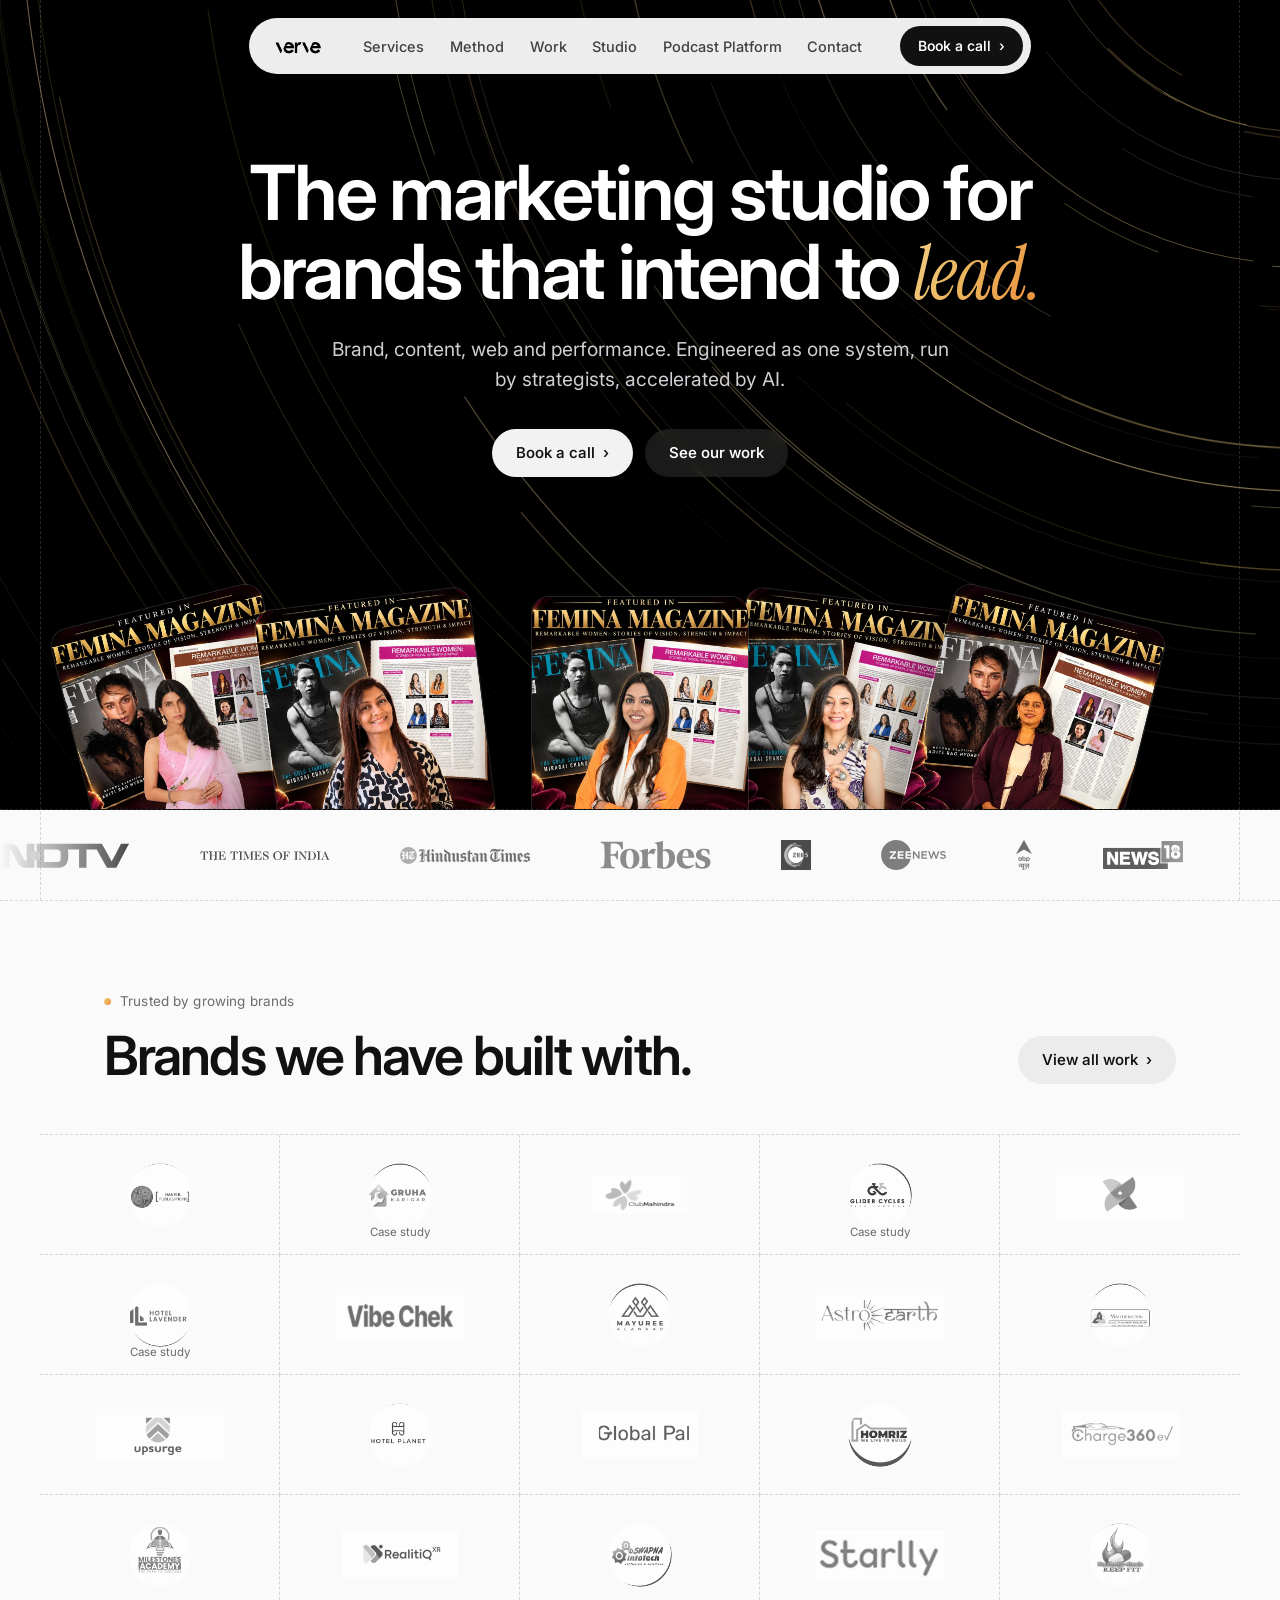
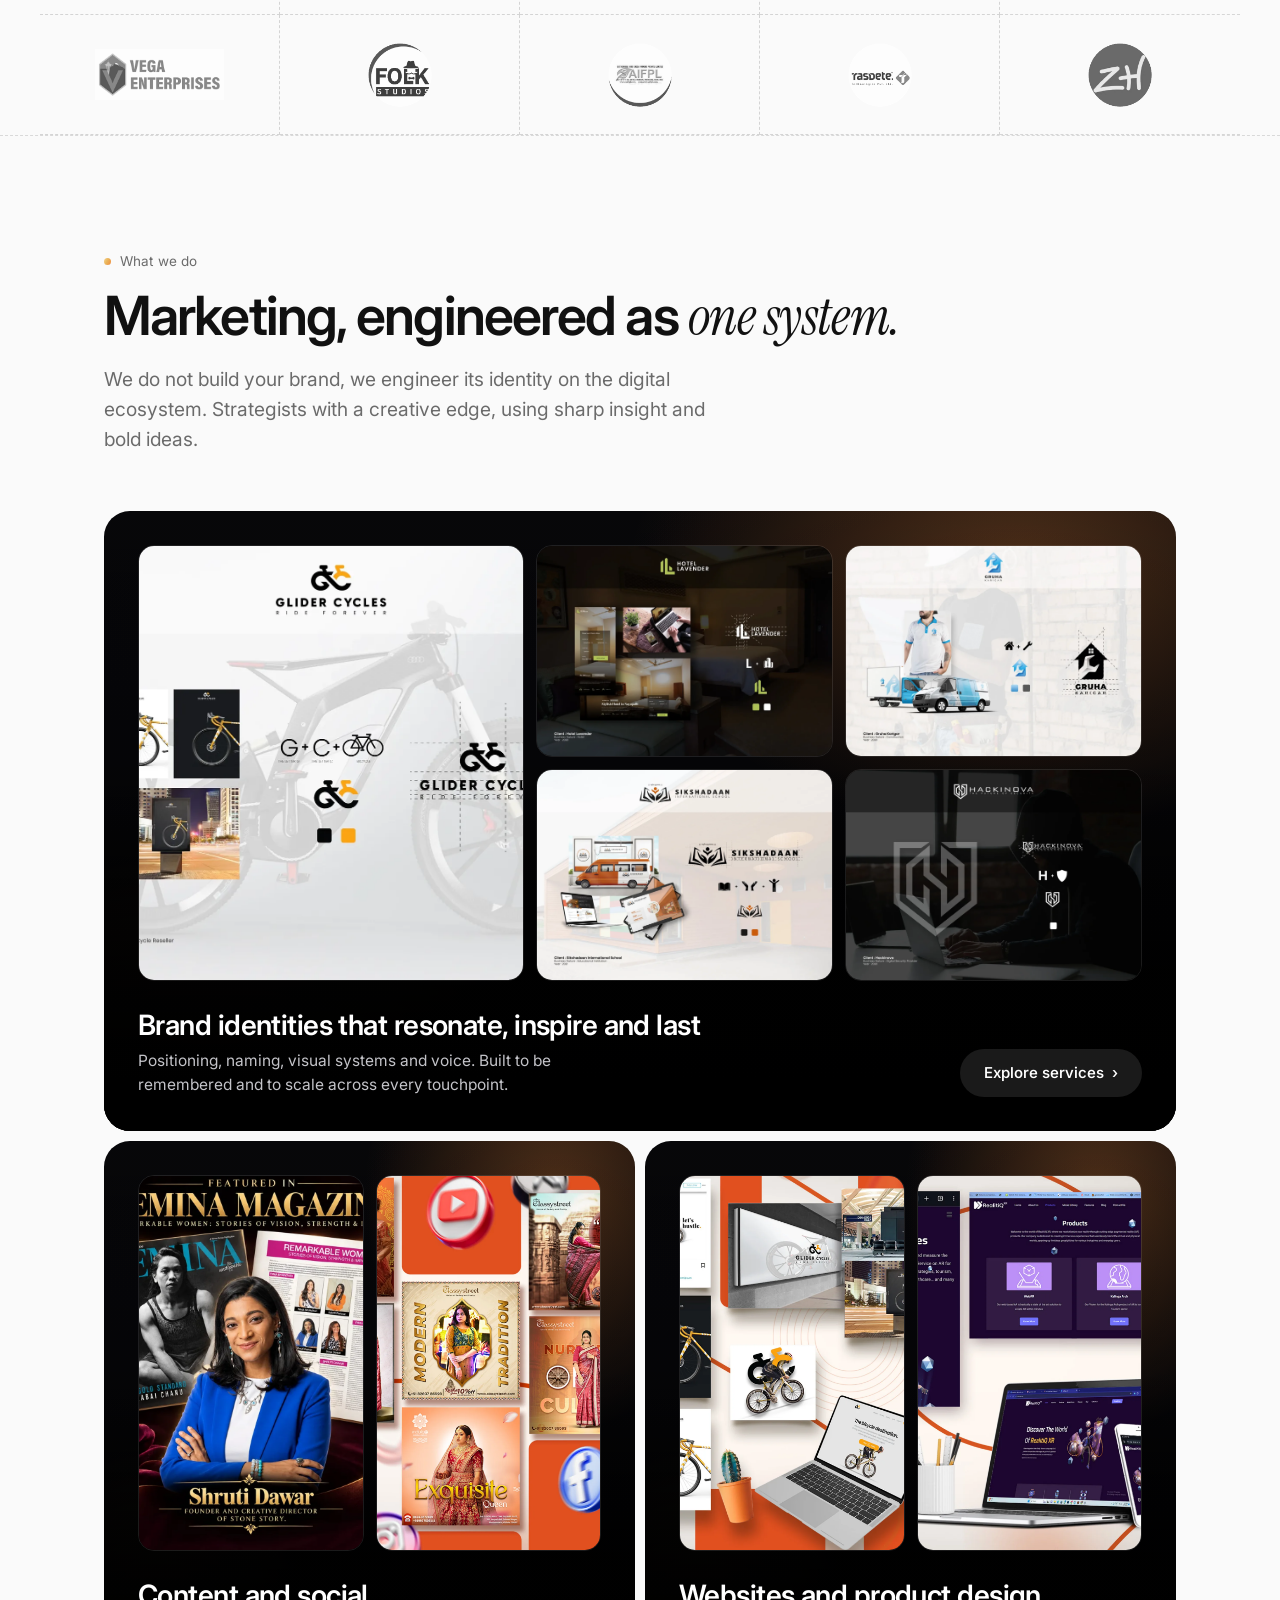
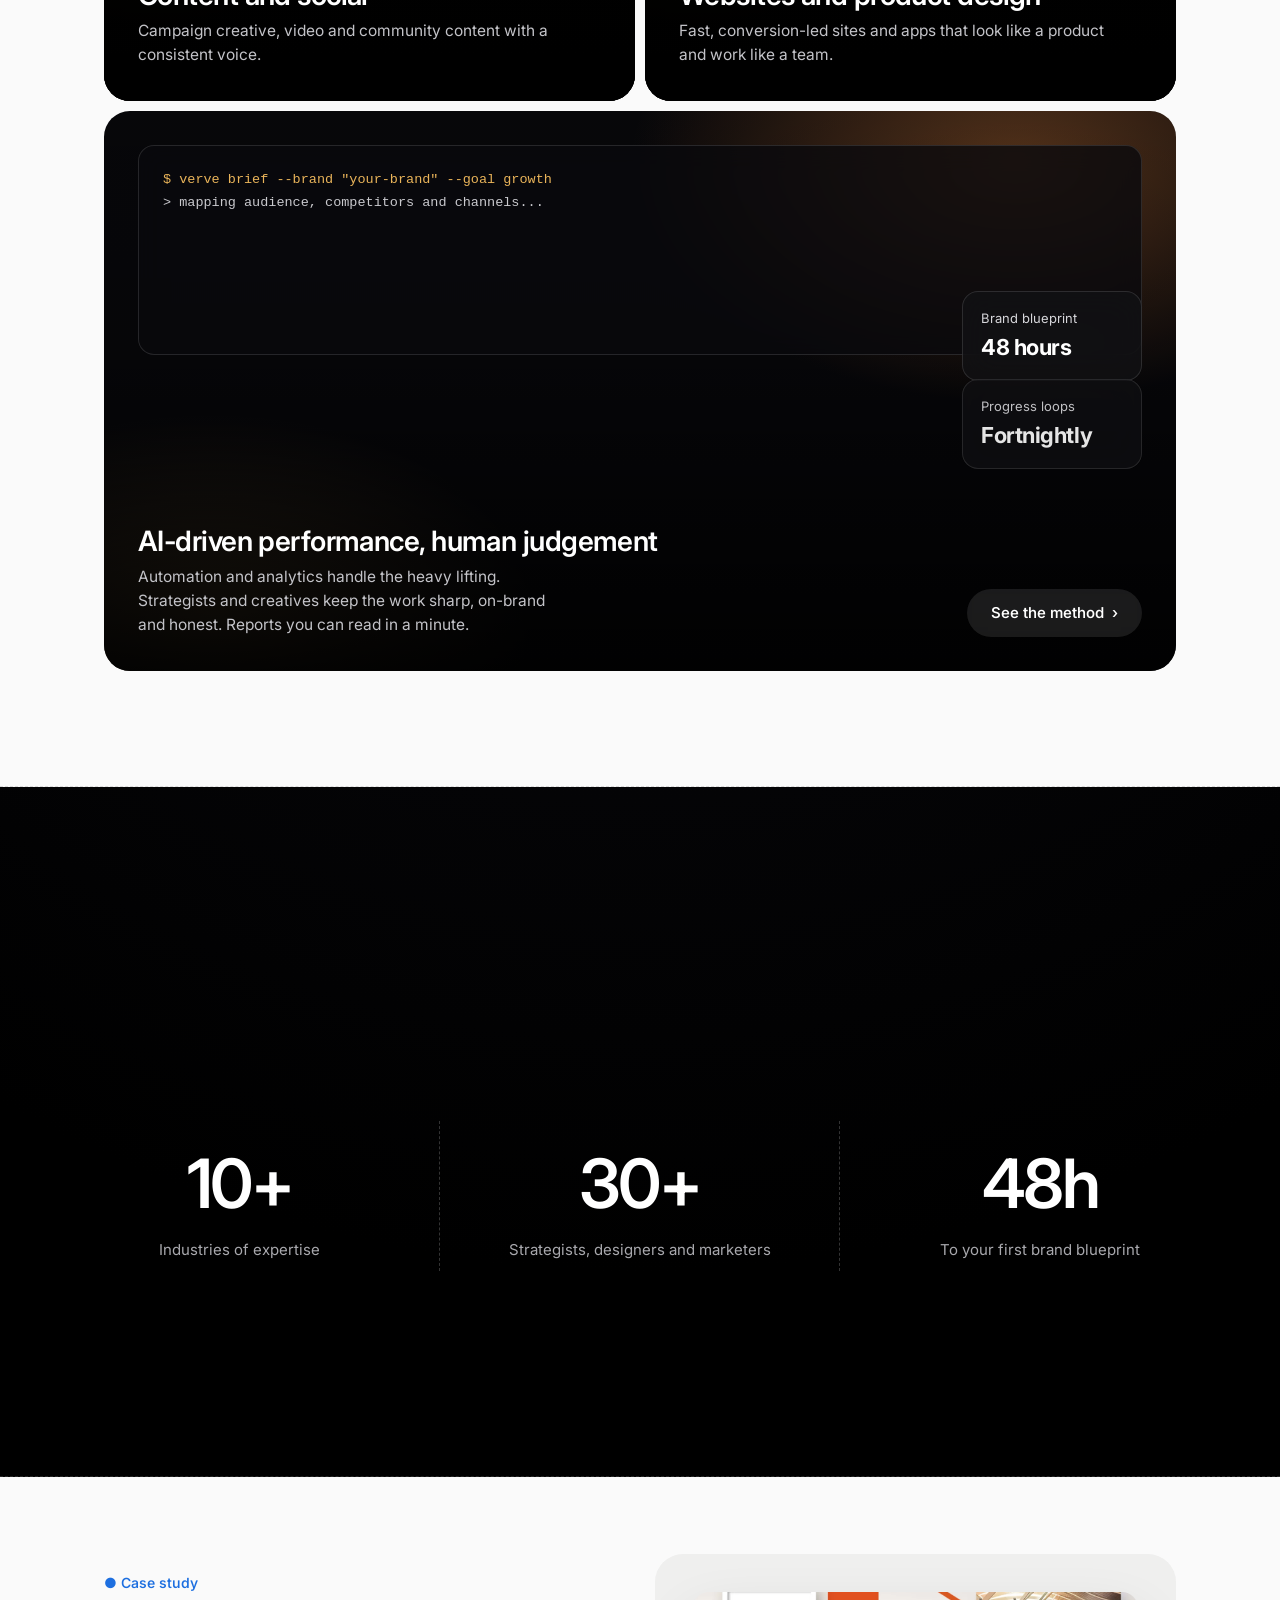
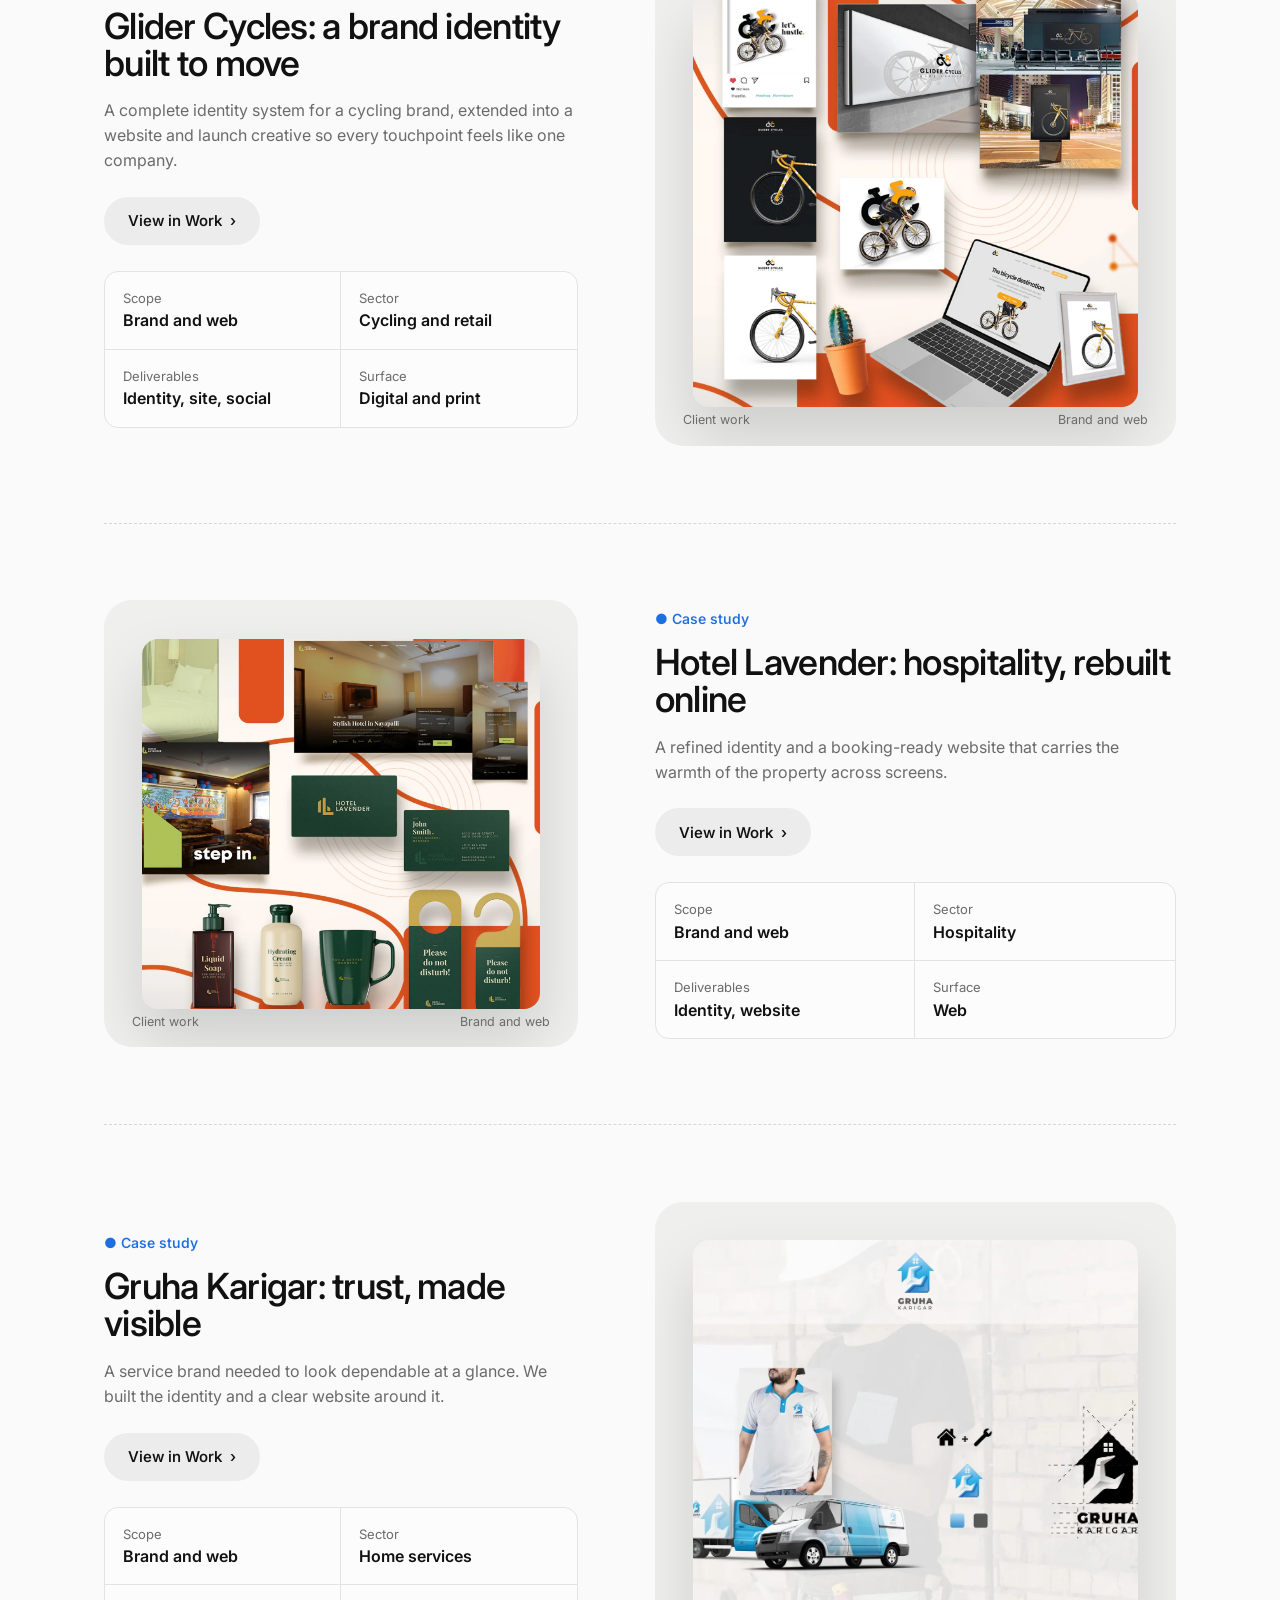
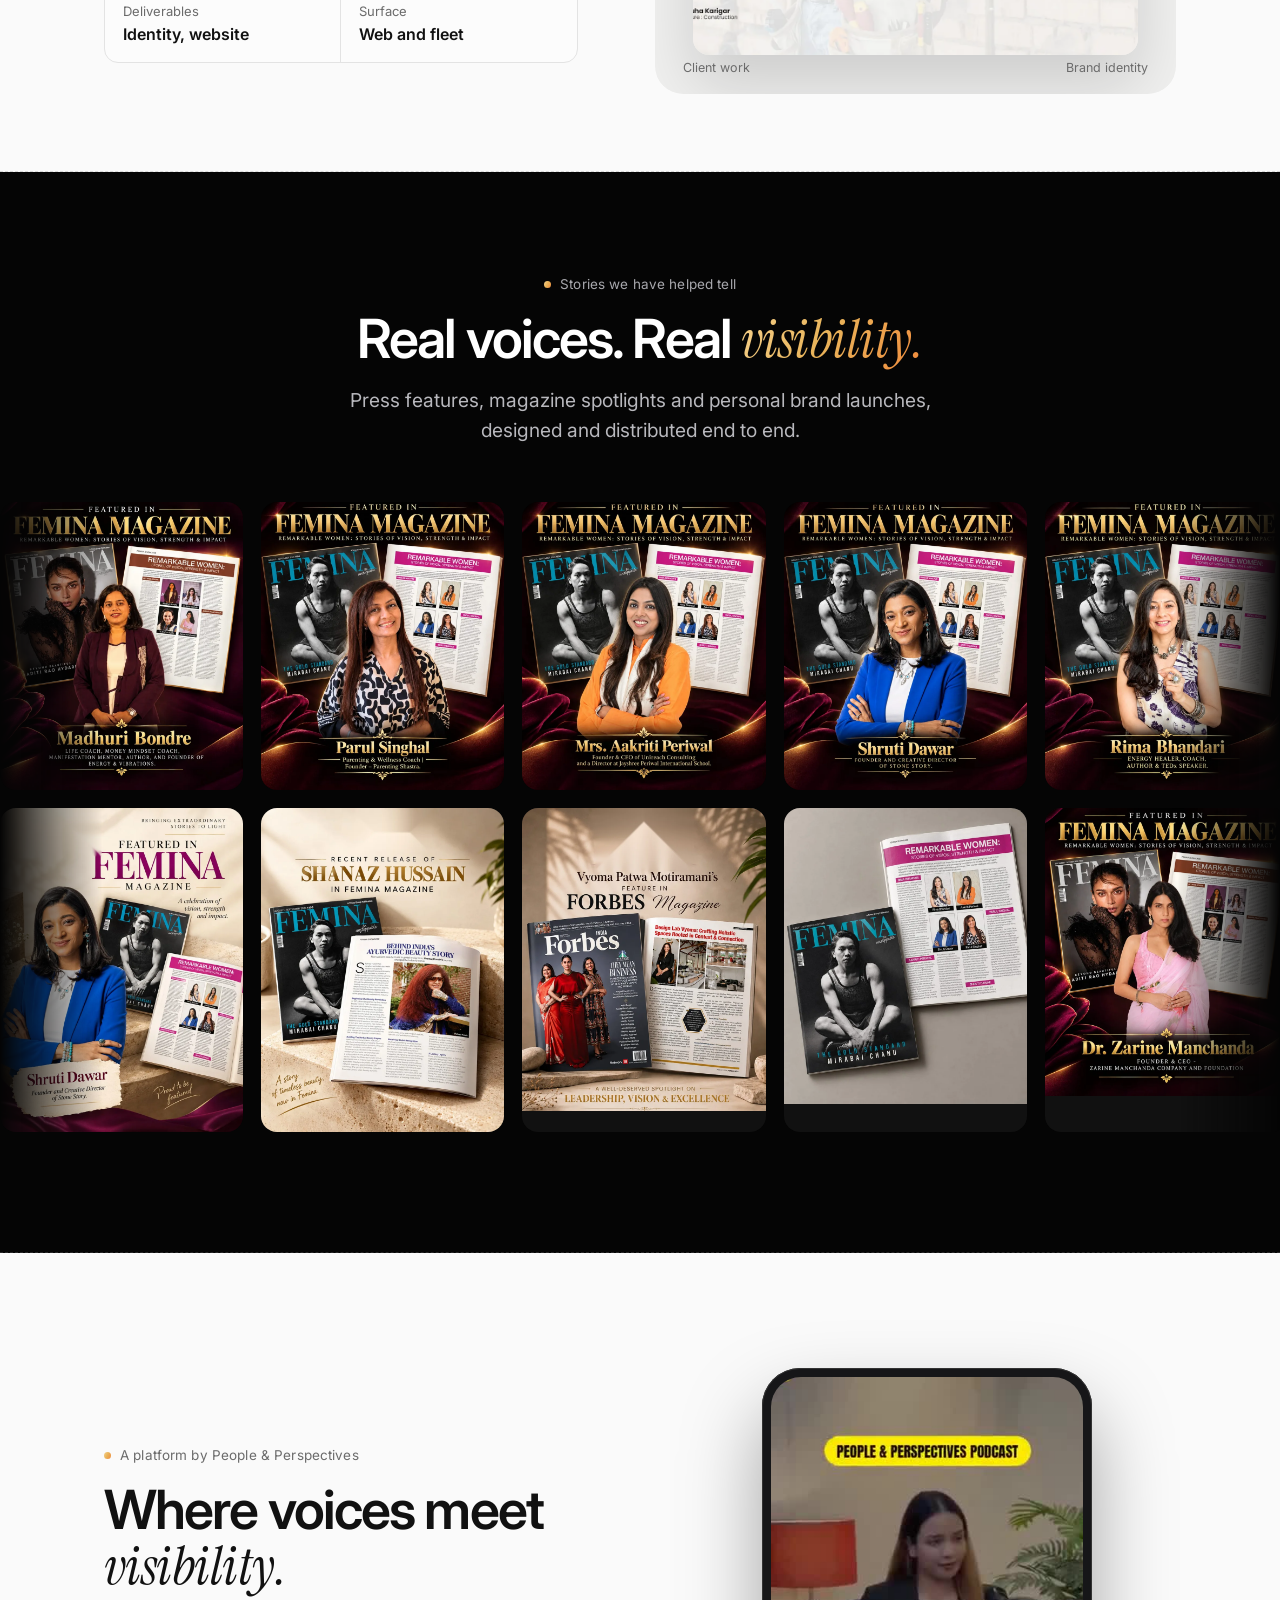
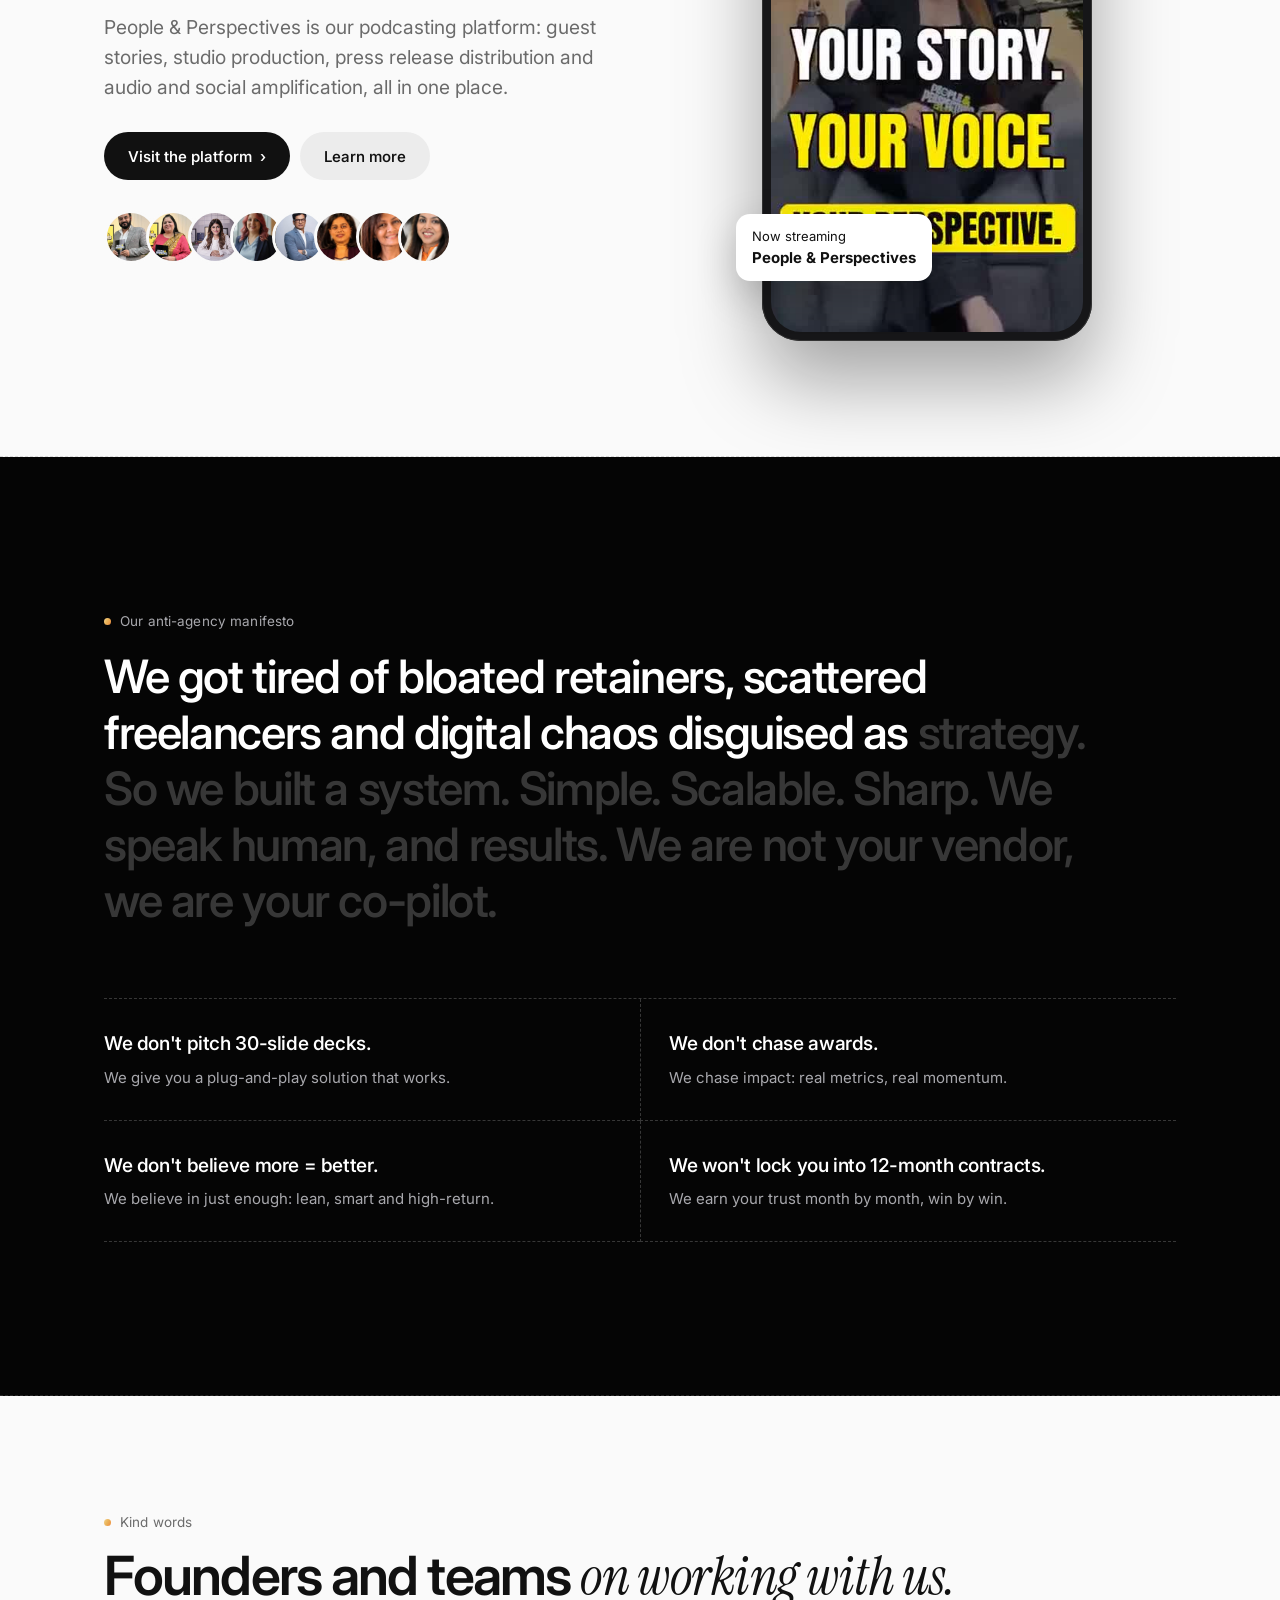
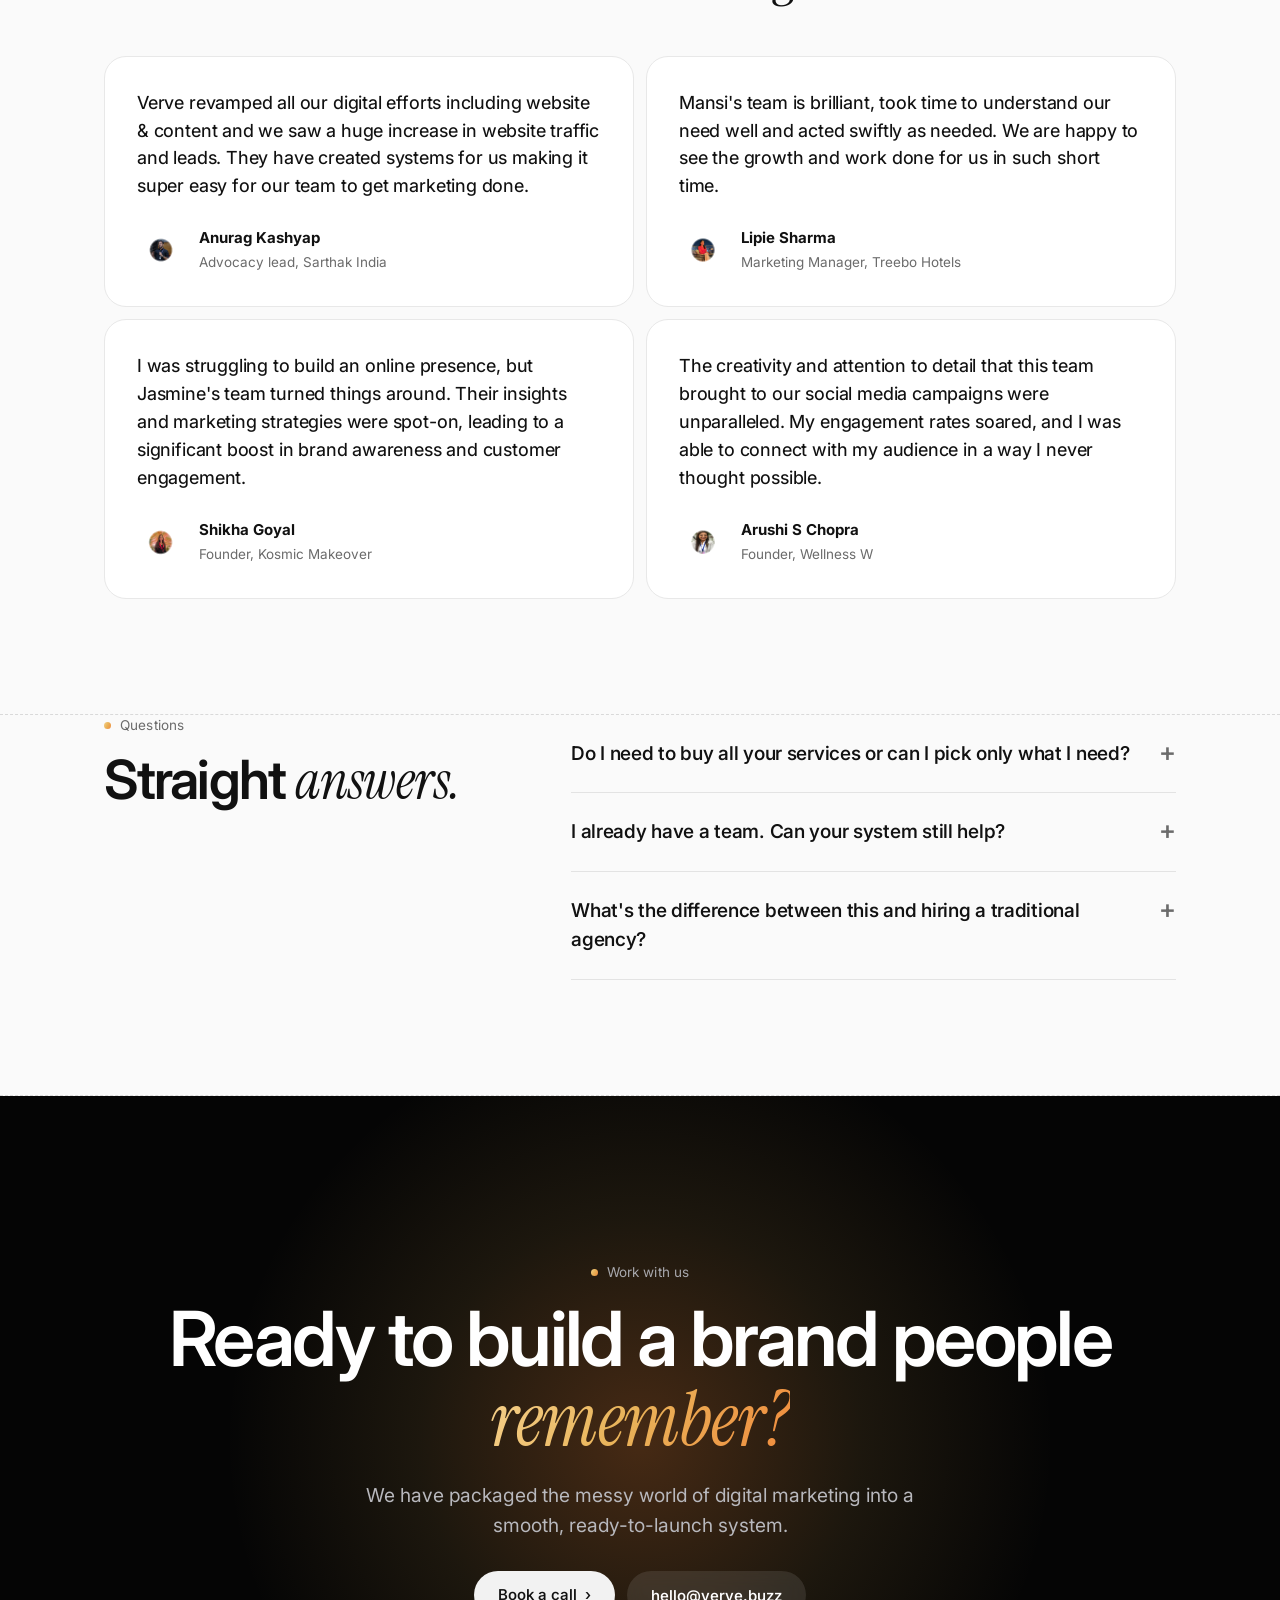
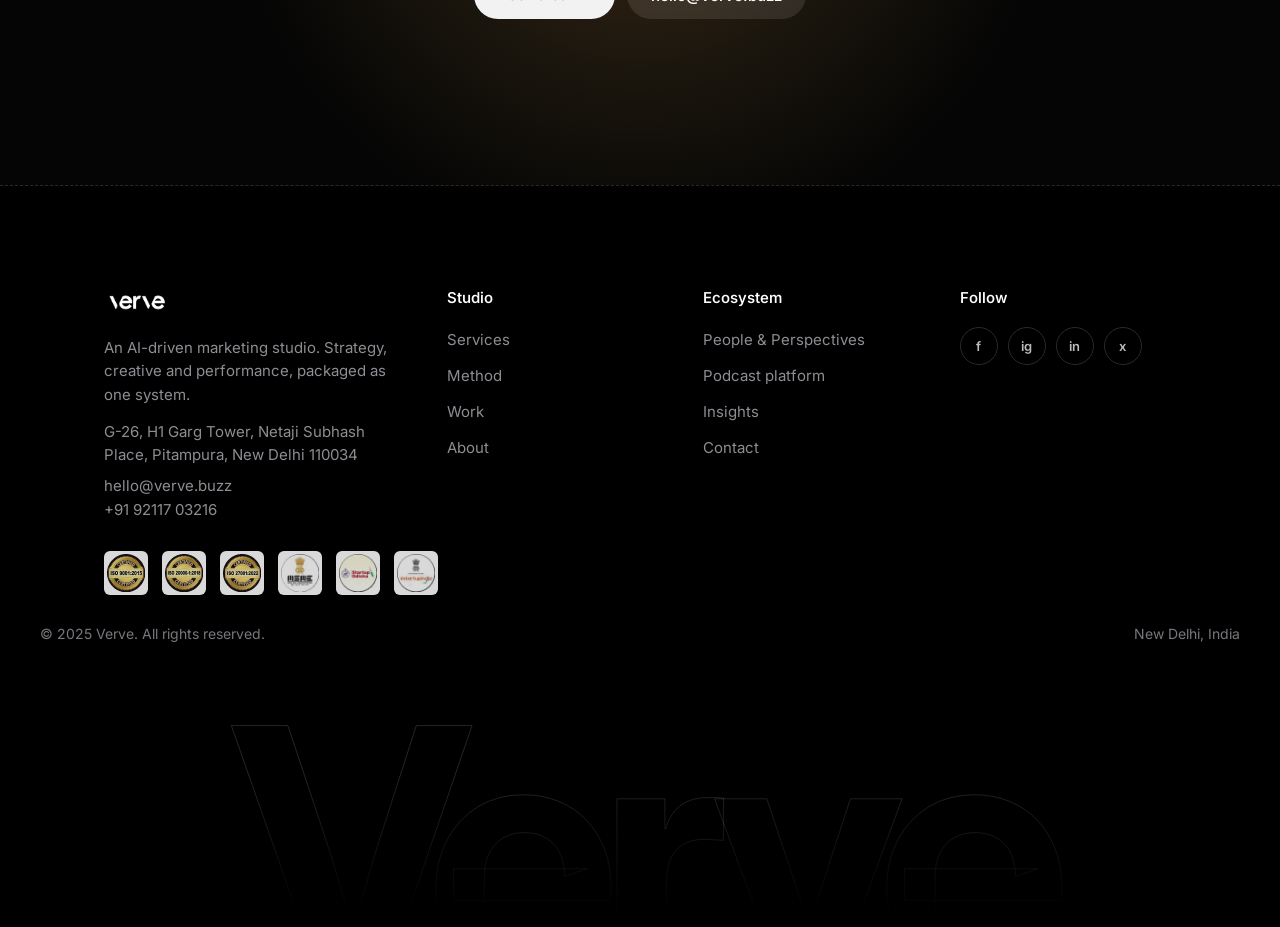
==== index.html @ c34ef51d "fix build, tighten hero" ====
<!doctype html><html lang="en"><head><meta charset="utf-8"><meta name="viewport" content="width=device-width,initial-scale=1"><title>Verve | AI-driven marketing studio</title><meta name="description" content="Verve is an AI-driven marketing studio. Brand, content, websites and performance, engineered as one system and run by strategists."><meta property="og:title" content="Verve | AI-driven marketing studio"><meta property="og:description" content="Verve is an AI-driven marketing studio. Brand, content, websites and performance, engineered as one system and run by strategists."><meta property="og:image" content="/assets/v/work5.webp"><meta name="theme-color" content="#050505"><link rel="icon" href="/assets/v/favicon.png"><link rel="preconnect" href="https://fonts.googleapis.com"><link rel="preconnect" href="https://fonts.gstatic.com" crossorigin><link href="https://fonts.googleapis.com/css2?family=Inter:wght@400;450;500;550;600;700&family=Instrument+Serif:ital@1&display=swap" rel="stylesheet"><link rel="stylesheet" href="/css/style.css?v=6"></head><body><div class="rails"></div>
<header class="nav"><div class="pill"><a href="/"><img class="logo" src="/assets/v/verve-logo.png" alt="Verve"></a><ul><li><a href="/services.html">Services</a></li><li><a href="/system.html">Method</a></li><li><a href="/work.html">Work</a></li><li><a href="/about.html">Studio</a></li><li><a href="/podcast.html">Podcast Platform</a></li><li><a href="/contact.html">Contact</a></li></ul><a class="btn k sm" href="/contact.html">Book a call <i>&rsaquo;</i></a><button class="burger" aria-label="Menu">&#9776;</button></div></header><main><section class="hero dark"><canvas id="streaks"></canvas><div class="wrap in"><h1>The marketing studio for brands that intend to <span class="ser gold">lead.</span></h1><p class="lead">Brand, content, web and performance. Engineered as one system, run by strategists, accelerated by AI.</p><div class="cta"><a class="btn w" href="/contact.html">Book a call <i>&rsaquo;</i></a><a class="btn g" href="/work.html">See our work</a></div></div><div class="fan"><figure><img src="/assets/po/zarine.webp" alt="Feature graphic"></figure><figure><img src="/assets/po/parul.webp" alt="Feature graphic"></figure><figure><img src="/assets/po/aakriti.webp" alt="Feature graphic"></figure><figure><img src="/assets/po/rima.webp" alt="Feature graphic"></figure><figure><img src="/assets/po/madhuri.webp" alt="Feature graphic"></figure></div></section>
<div class="strip"><div class="marq"><div class="t"><img src="/assets/pp/logos/n_ndtv.svg" alt="NDTV" loading="lazy"><img src="/assets/pp/logos/n_toi.svg" alt="Times of India" loading="lazy"><img src="/assets/pp/logos/n_ht.svg" alt="Hindustan Times" loading="lazy"><img src="/assets/pp/logos/new_forbes_logo.svg" alt="Forbes" loading="lazy"><img src="/assets/pp/logos/new_zee5-official-logo.jpeg" alt="Zee5" loading="lazy"><img src="/assets/pp/logos/n_zeenews.svg" alt="Zee News" loading="lazy"><img src="/assets/pp/logos/new_abp_news_logo.svg" alt="ABP News" loading="lazy"><img src="/assets/pp/logos/n_news18.svg" alt="News18" loading="lazy"><img src="/assets/pp/logos/new_ani-logo.png" alt="ANI" loading="lazy"><img src="/assets/pp/logos/n_et.svg" alt="Economic Times" loading="lazy"><img src="/assets/pp/logos/n_bs.svg" alt="Business Standard" loading="lazy"><img src="/assets/pp/logos/new_mint_newspaper_logo.svg" alt="Mint" loading="lazy"><img src="/assets/pp/logos/new_deccan_chronicle_logo.png" alt="Deccan Chronicle" loading="lazy"><img src="/assets/pp/logos/n_ndtv.svg" alt="NDTV" loading="lazy"><img src="/assets/pp/logos/n_toi.svg" alt="Times of India" loading="lazy"><img src="/assets/pp/logos/n_ht.svg" alt="Hindustan Times" loading="lazy"><img src="/assets/pp/logos/new_forbes_logo.svg" alt="Forbes" loading="lazy"><img src="/assets/pp/logos/new_zee5-official-logo.jpeg" alt="Zee5" loading="lazy"><img src="/assets/pp/logos/n_zeenews.svg" alt="Zee News" loading="lazy"><img src="/assets/pp/logos/new_abp_news_logo.svg" alt="ABP News" loading="lazy"><img src="/assets/pp/logos/n_news18.svg" alt="News18" loading="lazy"><img src="/assets/pp/logos/new_ani-logo.png" alt="ANI" loading="lazy"><img src="/assets/pp/logos/n_et.svg" alt="Economic Times" loading="lazy"><img src="/assets/pp/logos/n_bs.svg" alt="Business Standard" loading="lazy"><img src="/assets/pp/logos/new_mint_newspaper_logo.svg" alt="Mint" loading="lazy"><img src="/assets/pp/logos/new_deccan_chronicle_logo.png" alt="Deccan Chronicle" loading="lazy"></div></div></div>
<section><div class="wrap"><div style="padding:clamp(60px,7vw,100px) 0 50px;display:flex;justify-content:space-between;align-items:end;gap:30px;flex-wrap:wrap"><div><div class="kick">Trusted by growing brands</div><h2 class="rv">Brands we have built with.</h2></div><a class="btn l" href="/work.html">View all work <i>&rsaquo;</i></a></div></div><div class="wrap" style="padding:0"><div class="lg"><div class="rv" data-d="0"><img class="" src="/assets/v/cl-haneul.png" alt="Haneul Publications" loading="lazy"></div><div class="rv" data-d="60"><img class="" src="/assets/v/cl-gruha.png" alt="Gruha Karigar" loading="lazy"><small>Case study</small></div><div class="rv" data-d="120"><img class="rc" src="/assets/v/logo-clubmahindra.png" alt="Club Mahindra" loading="lazy"></div><div class="rv" data-d="180"><img class="" src="/assets/v/cl-glider.png" alt="Glider Cycles" loading="lazy"><small>Case study</small></div><div class="rv" data-d="240"><img class="rc" src="/assets/v/logo-treebo.png" alt="Treebo" loading="lazy"></div><div class="rv" data-d="0"><img class="" src="/assets/v/cl-hotellavender.png" alt="Hotel Lavender" loading="lazy"><small>Case study</small></div><div class="rv" data-d="60"><img class="rc" src="/assets/v/logo-vibechek.png" alt="Vibe Chek" loading="lazy"></div><div class="rv" data-d="120"><img class="" src="/assets/v/cl-mayuree.png" alt="Mayuree Alankar" loading="lazy"></div><div class="rv" data-d="180"><img class="rc" src="/assets/v/logo-astroearth.png" alt="Astro Earth" loading="lazy"></div><div class="rv" data-d="240"><img class="" src="/assets/v/cl-masterdoctor.png" alt="Masterdoctor" loading="lazy"></div><div class="rv" data-d="0"><img class="rc" src="/assets/v/logo-upsurge.png" alt="Upsurge" loading="lazy"></div><div class="rv" data-d="60"><img class="" src="/assets/v/cl-hotelplanet.png" alt="Hotel Planet" loading="lazy"></div><div class="rv" data-d="120"><img class="rc" src="/assets/v/logo-globalpal.png" alt="Global Pal" loading="lazy"></div><div class="rv" data-d="180"><img class="" src="/assets/v/cl-homriz.png" alt="Homriz" loading="lazy"></div><div class="rv" data-d="240"><img class="rc" src="/assets/v/logo-charge360.png" alt="Charge360 EV" loading="lazy"></div><div class="rv" data-d="0"><img class="" src="/assets/v/cl-milestones.png" alt="Milestones Academy" loading="lazy"></div><div class="rv" data-d="60"><img class="rc" src="/assets/v/logo-realitiq.png" alt="RealitiQ XR" loading="lazy"></div><div class="rv" data-d="120"><img class="" src="/assets/v/cl-swapna.png" alt="Swapna Infotech" loading="lazy"></div><div class="rv" data-d="180"><img class="rc" src="/assets/v/logo-starlly.png" alt="Starlly" loading="lazy"></div><div class="rv" data-d="240"><img class="" src="/assets/v/cl-keepfit.png" alt="Keep Fit" loading="lazy"></div><div class="rv" data-d="0"><img class="rc" src="/assets/v/logo-vega.png" alt="Vega Enterprises" loading="lazy"></div><div class="rv" data-d="60"><img class="" src="/assets/v/cl-folk.png" alt="Folk Studios" loading="lazy"></div><div class="rv" data-d="120"><img class="" src="/assets/v/cl-saifpl.png" alt="SAIFPL" loading="lazy"></div><div class="rv" data-d="180"><img class="" src="/assets/v/cl-tasdete.png" alt="Tasdete" loading="lazy"></div><div class="rv" data-d="240"><img class="" src="/assets/v/cl-zaruri.png" alt="Zaruri Hai" loading="lazy"></div></div></div></section>
<section class="pad"><div class="wrap"><div class="kick">What we do</div><h2 class="rv" style="max-width:800px">Marketing, engineered as <span class="ser">one system.</span></h2><p class="lead rv" style="margin-top:20px">We do not build your brand, we engineer its identity on the digital ecosystem. Strategists with a creative edge, using sharp insight and bold ideas.</p>
<div class="fgrid">
<div class="fc wide rv"><div class="bg"><div class="glow"></div></div><div class="collage c3"><img src="/assets/v/bi-glider.webp" alt="Brand identity" loading="lazy"><img src="/assets/v/bi-lavender.webp" alt="Brand identity" loading="lazy"><img src="/assets/v/bi-gruha.webp" alt="Brand identity" loading="lazy"><img src="/assets/v/bi-siksha.webp" alt="Brand identity" loading="lazy"><img src="/assets/v/bi-hack.webp" alt="Brand identity" loading="lazy"></div><div class="bg" style="background:linear-gradient(180deg,transparent 40%,#000 92%)"></div><div class="row"><div><h3>Brand identities that resonate, inspire and last</h3><p>Positioning, naming, visual systems and voice. Built to be remembered and to scale across every touchpoint.</p></div><a class="btn g" href="/services.html">Explore services <i>&rsaquo;</i></a></div></div>
<div class="fc rv"><div class="bg"><div class="glow"></div></div><div class="collage c2"><img src="/assets/po/shruti1.webp" alt="Feature graphic" loading="lazy"><img src="/assets/v/cs-13.webp" alt="Social creative" loading="lazy"></div><div class="bg" style="background:linear-gradient(180deg,transparent 40%,#000 92%)"></div><div><h3>Content and social</h3><p>Campaign creative, video and community content with a consistent voice.</p></div></div>
<div class="fc rv" data-d="100"><div class="bg"><div class="glow"></div></div><div class="collage c2"><img src="/assets/v/cs-17.webp" alt="Website design" loading="lazy"><img src="/assets/v/cs-05.webp" alt="Web UI" loading="lazy"></div><div class="bg" style="background:linear-gradient(180deg,transparent 40%,#000 92%)"></div><div><h3>Websites and product design</h3><p>Fast, conversion-led sites and apps that look like a product and work like a team.</p></div></div>
<div class="fc wide rv" style="min-height:560px"><div class="bg"><div class="glow"></div></div><div class="term" id="term" aria-label="Verve workflow"></div><div class="wid" style="right:34px;top:180px"><span>Brand blueprint</span><b>48 hours</b></div><div class="wid" style="right:34px;top:268px;opacity:.9"><span>Progress loops</span><b>Fortnightly</b></div><div class="row"><div><h3>AI-driven performance, human judgement</h3><p>Automation and analytics handle the heavy lifting. Strategists and creatives keep the work sharp, on-brand and honest. Reports you can read in a minute.</p></div><a class="btn g" href="/system.html">See the method <i>&rsaquo;</i></a></div></div>
</div></div></section>
<section class="dark nums"><div class="wrap ctr pad" style="padding-bottom:0"><div class="kick" style="justify-content:center">In numbers</div><h2 class="rv">Built across industries,<br>delivered by one team.</h2><div class="grid3"><div><b data-to="10" data-s="+">0</b><span>Industries of expertise</span></div><div><b data-to="30" data-s="+">0</b><span>Strategists, designers and marketers</span></div><div><b data-to="48" data-s="h">0</b><span>To your first brand blueprint</span></div></div></div><div class="horizon"></div></section>
<section><div class="wrap"><div class="case"><div class="txt rv"><div class="badge">&#9679; Case study</div><h3>Glider Cycles: a brand identity built to move</h3><p>A complete identity system for a cycling brand, extended into a website and launch creative so every touchpoint feels like one company.</p><a class="btn l" href="/work.html">View in Work <i>&rsaquo;</i></a><div class="tbl"><div><small>Scope</small><b>Brand and web</b></div><div><small>Sector</small><b>Cycling and retail</b></div><div><small>Deliverables</small><b>Identity, site, social</b></div><div><small>Surface</small><b>Digital and print</b></div></div></div><div class="stage rv" data-d="100"><img src="/assets/v/cs-17.webp" alt="Glider Cycles brand and website" loading="lazy"><div class="cap"><span>Client work</span><span>Brand and web</span></div></div></div>
<div class="case flip sep"><div class="txt rv"><div class="badge">&#9679; Case study</div><h3>Hotel Lavender: hospitality, rebuilt online</h3><p>A refined identity and a booking-ready website that carries the warmth of the property across screens.</p><a class="btn l" href="/work.html">View in Work <i>&rsaquo;</i></a><div class="tbl"><div><small>Scope</small><b>Brand and web</b></div><div><small>Sector</small><b>Hospitality</b></div><div><small>Deliverables</small><b>Identity, website</b></div><div><small>Surface</small><b>Web</b></div></div></div><div class="stage rv" data-d="100"><img src="/assets/v/cs-18.webp" alt="Hotel Lavender brand and website" loading="lazy"><div class="cap"><span>Client work</span><span>Brand and web</span></div></div></div>
<div class="case sep"><div class="txt rv"><div class="badge">&#9679; Case study</div><h3>Gruha Karigar: trust, made visible</h3><p>A service brand needed to look dependable at a glance. We built the identity and a clear website around it.</p><a class="btn l" href="/work.html">View in Work <i>&rsaquo;</i></a><div class="tbl"><div><small>Scope</small><b>Brand and web</b></div><div><small>Sector</small><b>Home services</b></div><div><small>Deliverables</small><b>Identity, website</b></div><div><small>Surface</small><b>Web and fleet</b></div></div></div><div class="stage rv" data-d="100"><img src="/assets/v/bi-gruha.webp" alt="Gruha Karigar brand identity" loading="lazy"><div class="cap"><span>Client work</span><span>Brand identity</span></div></div></div></div></section>
<section class="posters dark"><div class="wrap ctr" style="margin-bottom:56px"><div class="kick" style="justify-content:center">Stories we have helped tell</div><h2 class="rv">Real voices. Real <span class="ser gold">visibility.</span></h2><p class="lead rv" style="margin-top:18px">Press features, magazine spotlights and personal brand launches, designed and distributed end to end.</p></div><div class="wmask"><div class="row "><figure><img src="/assets/po/madhuri.webp" alt="Feature graphic" loading="lazy"></figure><figure><img src="/assets/po/parul.webp" alt="Feature graphic" loading="lazy"></figure><figure><img src="/assets/po/aakriti.webp" alt="Feature graphic" loading="lazy"></figure><figure><img src="/assets/po/shruti1.webp" alt="Feature graphic" loading="lazy"></figure><figure><img src="/assets/po/rima.webp" alt="Feature graphic" loading="lazy"></figure><figure><img src="/assets/po/zarine.webp" alt="Feature graphic" loading="lazy"></figure><figure><img src="/assets/po/shalinee.webp" alt="Feature graphic" loading="lazy"></figure><figure><img src="/assets/po/madhuri.webp" alt="Feature graphic" loading="lazy"></figure><figure><img src="/assets/po/parul.webp" alt="Feature graphic" loading="lazy"></figure><figure><img src="/assets/po/aakriti.webp" alt="Feature graphic" loading="lazy"></figure><figure><img src="/assets/po/shruti1.webp" alt="Feature graphic" loading="lazy"></figure><figure><img src="/assets/po/rima.webp" alt="Feature graphic" loading="lazy"></figure><figure><img src="/assets/po/zarine.webp" alt="Feature graphic" loading="lazy"></figure><figure><img src="/assets/po/shalinee.webp" alt="Feature graphic" loading="lazy"></figure></div></div><div class="wmask"><div class="row r2"><figure><img src="/assets/po/shruti2.webp" alt="Feature graphic" loading="lazy"></figure><figure><img src="/assets/po/shanaz.webp" alt="Feature graphic" loading="lazy"></figure><figure><img src="/assets/po/forbes.webp" alt="Feature graphic" loading="lazy"></figure><figure><img src="/assets/po/femina.webp" alt="Feature graphic" loading="lazy"></figure><figure><img src="/assets/po/zarine.webp" alt="Feature graphic" loading="lazy"></figure><figure><img src="/assets/po/rima.webp" alt="Feature graphic" loading="lazy"></figure><figure><img src="/assets/po/shruti1.webp" alt="Feature graphic" loading="lazy"></figure><figure><img src="/assets/po/shruti2.webp" alt="Feature graphic" loading="lazy"></figure><figure><img src="/assets/po/shanaz.webp" alt="Feature graphic" loading="lazy"></figure><figure><img src="/assets/po/forbes.webp" alt="Feature graphic" loading="lazy"></figure><figure><img src="/assets/po/femina.webp" alt="Feature graphic" loading="lazy"></figure><figure><img src="/assets/po/zarine.webp" alt="Feature graphic" loading="lazy"></figure><figure><img src="/assets/po/rima.webp" alt="Feature graphic" loading="lazy"></figure><figure><img src="/assets/po/shruti1.webp" alt="Feature graphic" loading="lazy"></figure></div></div></section>
<section class="pad"><div class="wrap"><div class="pod"><div class="rv"><div class="kick">A platform by People &amp; Perspectives</div><h2>Where voices meet <span class="ser">visibility.</span></h2><p class="lead">People &amp; Perspectives is our podcasting platform: guest stories, studio production, press release distribution and audio and social amplification, all in one place.</p><div style="display:flex;gap:10px;margin-top:30px;flex-wrap:wrap"><a class="btn k" href="https://people-and-perspectives-site.pages.dev" rel="noopener">Visit the platform <i>&rsaquo;</i></a><a class="btn l" href="/podcast.html">Learn more</a></div><div class="guests"><img src="/assets/pp/faces/guest1.jpg" alt="Masarrat A. Shah" loading="lazy"><img src="/assets/pp/faces/guest2.jpg" alt="Neera Paritosh" loading="lazy"><img src="/assets/pp/faces/guest3.jpg" alt="Dr. Neha Sachde" loading="lazy"><img src="/assets/pp/faces/guest4.jpg" alt="Geetika Anand Gupta" loading="lazy"><img src="/assets/pp/faces/guest5.jpg" alt="Niradananda Nanda" loading="lazy"><img src="/assets/pp/clients/madhuri.webp" alt="Guest" loading="lazy"><img src="/assets/pp/clients/parul.webp" alt="Guest" loading="lazy"><img src="/assets/pp/clients/aakriti.webp" alt="Guest" loading="lazy"></div></div><div class="phone rv" data-d="120"><video src="/assets/pp/launch.mp4" poster="/assets/pp/launch.jpg" muted loop playsinline preload="none"></video><div class="badge2"><span>Now streaming</span><b>People &amp; Perspectives</b></div></div></div></div></section>
<section class="story dark"><div class="wrap"><div class="kick">Our anti-agency manifesto</div><p class="big">We got tired of bloated retainers, scattered freelancers and digital chaos disguised as strategy. So we built a system. Simple. Scalable. Sharp. We speak human, and results. We are not your vendor, we are your co-pilot.</p><div class="mlist"><div class="rv"><b>We don't pitch 30-slide decks.</b><span>We give you a plug-and-play solution that works.</span></div><div class="rv"><b>We don't chase awards.</b><span>We chase impact: real metrics, real momentum.</span></div><div class="rv"><b>We don't believe more = better.</b><span>We believe in just enough: lean, smart and high-return.</span></div><div class="rv"><b>We won't lock you into 12-month contracts.</b><span>We earn your trust month by month, win by win.</span></div></div></div></section>
<section class="pad"><div class="wrap"><div class="kick">Kind words</div><h2 class="rv">Founders and teams <span class="ser">on working with us.</span></h2><div class="tg"><div class="tc rv" data-d="0"><q>Verve revamped all our digital efforts including website &amp; content and we saw a huge increase in website traffic and leads. They have created systems for us making it super easy for our team to get marketing done.</q><div class="who"><img src="/assets/v/av-anurag.png" alt="Anurag Kashyap" loading="lazy"><div><b>Anurag Kashyap</b><span>Advocacy lead, Sarthak India</span></div></div></div><div class="tc rv" data-d="100"><q>Mansi's team is brilliant, took time to understand our need well and acted swiftly as needed. We are happy to see the growth and work done for us in such short time.</q><div class="who"><img src="/assets/v/av-lipie.png" alt="Lipie Sharma" loading="lazy"><div><b>Lipie Sharma</b><span>Marketing Manager, Treebo Hotels</span></div></div></div><div class="tc rv" data-d="0"><q>I was struggling to build an online presence, but Jasmine's team turned things around. Their insights and marketing strategies were spot-on, leading to a significant boost in brand awareness and customer engagement.</q><div class="who"><img src="/assets/v/av-shikha.png" alt="Shikha Goyal" loading="lazy"><div><b>Shikha Goyal</b><span>Founder, Kosmic Makeover</span></div></div></div><div class="tc rv" data-d="100"><q>The creativity and attention to detail that this team brought to our social media campaigns were unparalleled. My engagement rates soared, and I was able to connect with my audience in a way I never thought possible.</q><div class="who"><img src="/assets/v/av-arushi.png" alt="Arushi S Chopra" loading="lazy"><div><b>Arushi S Chopra</b><span>Founder, Wellness W</span></div></div></div></div></div></section>
<section class="pad" style="padding-top:0"><div class="wrap"><div class="split"><div><div class="kick">Questions</div><h2 class="rv">Straight <span class="ser">answers.</span></h2></div><div class="faq"><details><summary>Do I need to buy all your services or can I pick only what I need?</summary><p>We don't sell individual services. But we make sure you only pay for what you need. Think of it like a content kit: plug in lead magnets, emails or landing pages based on your current goals.</p></details><details><summary>I already have a team. Can your system still help?</summary><p>Our systems are built to support lean teams, whether you're a solo founder or have a small crew. We make execution easier, not heavier.</p></details><details><summary>What's the difference between this and hiring a traditional agency?</summary><p>Traditional agencies lock you into long retainers. We give you actionable, done-for-you pieces that are ready to go: faster, cheaper, smarter.</p></details></div></div></div></section>
<section class="cta2 dark"><div class="orb"></div><div class="wrap in"><div class="kick" style="justify-content:center">Work with us</div><h2 class="rv">Ready to build a brand people <span class="ser gold">remember?</span></h2><p class="lead rv" style="margin:0 auto">We have packaged the messy world of digital marketing into a smooth, ready-to-launch system.</p><div class="cta"><a class="btn w" href="/contact.html">Book a call <i>&rsaquo;</i></a><a class="btn g" href="mailto:hello@verve.buzz">hello@verve.buzz</a></div></div></section></main><footer><div class="wrap"><div class="fg"><div><img src="/assets/v/verve-logo.png" alt="Verve" style="height:30px;margin-bottom:20px"><p style="max-width:330px">An AI-driven marketing studio. Strategy, creative and performance, packaged as one system.</p><p style="margin-top:14px">G-26, H1 Garg Tower, Netaji Subhash Place, Pitampura, New Delhi 110034</p><p style="margin-top:8px"><a href="mailto:hello@verve.buzz">hello@verve.buzz</a><br><a href="tel:+919211703216">+91 92117 03216</a></p></div>
<div><h4>Studio</h4><ul><li><a href="/services.html">Services</a></li><li><a href="/system.html">Method</a></li><li><a href="/work.html">Work</a></li><li><a href="/about.html">About</a></li></ul></div>
<div><h4>Ecosystem</h4><ul><li><a href="https://people-and-perspectives-site.pages.dev" rel="noopener">People &amp; Perspectives</a></li><li><a href="/podcast.html">Podcast platform</a></li><li><a href="https://verve.buzz/blog/" rel="noopener">Insights</a></li><li><a href="/contact.html">Contact</a></li></ul></div>
<div><h4>Follow</h4><div class="soc"><a href="https://www.facebook.com/profile.php?id=61567252204766" aria-label="Facebook" rel="noopener">f</a><a href="https://www.instagram.com/theverve360" aria-label="Instagram" rel="noopener">ig</a><a href="https://www.linkedin.com/company/theverve360" aria-label="LinkedIn" rel="noopener">in</a><a href="https://x.com/verve360" aria-label="X" rel="noopener">x</a></div></div></div>
<div class="certs"><img src="/assets/pp/logos/cert_iso9001.png" alt="ISO 9001" loading="lazy"><img src="/assets/pp/logos/cert_iso20000.png" alt="ISO 20000" loading="lazy"><img src="/assets/pp/logos/cert_iso27001.png" alt="ISO 27001" loading="lazy"><img src="/assets/pp/logos/cert_msme.png" alt="MSME" loading="lazy"><img src="/assets/pp/logos/cert_odisha.png" alt="Startup Odisha" loading="lazy"><img src="/assets/pp/logos/cert_startupindia.png" alt="Startup India" loading="lazy"></div></div><div class="wrap fb"><span>&copy; 2025 Verve. All rights reserved.</span><span>New Delhi, India</span></div><div class="mark" aria-hidden="true">Verve</div></footer>
<div class="lb"><button aria-label="Close">&times;</button><img alt=""></div><script src="/js/main.js?v=6" defer></script></body></html>
---- css/style.css ----
:root{--ink:#050505;--ink2:#0d0d0f;--paper:#fafafa;--card:#f1f1f0;--txt:#111;--mut:#6b6b6b;--lt:#a8a8ad;--gold:#e9b45a;--amber:#f08a3c;--grad:linear-gradient(120deg,#f6d28e,#e9b45a 45%,#f08a3c);--r:24px;--w:1200px;--f:'Inter',system-ui,sans-serif;--s:'Instrument Serif',Georgia,serif}
*{box-sizing:border-box;margin:0;padding:0}html{scroll-behavior:smooth}
body{font-family:var(--f);background:var(--paper);color:var(--txt);line-height:1.55;-webkit-font-smoothing:antialiased;overflow-x:hidden;font-size:16px}
img,video{display:block;max-width:100%}a{color:inherit;text-decoration:none}ul{list-style:none}
.rails{position:fixed;inset:0 max(14px,calc((100vw - var(--w))/2)) 0;border-inline:1px dashed rgba(128,128,128,.3);pointer-events:none;z-index:60}
.wrap{max-width:var(--w);margin:0 auto;padding:0 clamp(22px,5vw,64px)}
section{position:relative;border-bottom:1px dashed rgba(128,128,128,.28)}
.dark{background:var(--ink);color:#fff}.dark .mut{color:var(--lt)}
.pad{padding:clamp(70px,9vw,130px) 0}
h1,h2,h3{letter-spacing:-.035em;line-height:1.04;font-weight:600}
h1{font-size:clamp(40px,6.2vw,76px)}h2{font-size:clamp(32px,4.4vw,54px)}h3{font-size:22px;letter-spacing:-.02em}
.ser{font-family:var(--s);font-style:italic;font-weight:400;letter-spacing:-.01em}
.gold{background:var(--grad);-webkit-background-clip:text;background-clip:text;color:transparent}
.kick{font-size:13.5px;color:var(--mut);letter-spacing:.01em;margin-bottom:16px;display:flex;align-items:center;gap:9px}
.kick:before{content:"";width:7px;height:7px;border-radius:50%;background:var(--grad)}
.dark .kick{color:var(--lt)}
.lead{font-size:clamp(17px,1.5vw,20px);color:var(--mut);max-width:620px}.dark .lead{color:#b8b8bd}
.ctr{text-align:center}.ctr .lead,.ctr h2{margin-inline:auto}
/* buttons */
.btn{display:inline-flex;align-items:center;gap:8px;height:48px;padding:0 24px;border-radius:99px;font-weight:550;font-size:15px;border:0;cursor:pointer;transition:transform .25s,background .25s,box-shadow .25s;font-family:inherit}
.btn.w{background:#f2f2f2;color:#111}.btn.w:hover{background:#fff;transform:translateY(-2px);box-shadow:0 10px 30px rgba(255,255,255,.12)}
.btn.k{background:#111;color:#fff}.btn.k:hover{background:#000;transform:translateY(-2px);box-shadow:0 10px 30px rgba(0,0,0,.2)}
.btn.g{background:rgba(255,255,255,.1);color:#fff;backdrop-filter:blur(8px)}.btn.g:hover{background:rgba(255,255,255,.18)}
.btn.l{background:#ececec;color:#111}.btn.l:hover{background:#e2e2e2}
.btn.sm{height:40px;padding:0 18px;font-size:14px}
.btn i{font-style:normal;transition:transform .25s}.btn:hover i{transform:translateX(3px)}
/* nav */
.nav{position:fixed;top:18px;left:0;right:0;z-index:80;display:flex;justify-content:center;pointer-events:none}
.nav .pill{pointer-events:auto;display:flex;align-items:center;gap:clamp(14px,3vw,38px);background:rgba(255,255,255,.93);backdrop-filter:blur(14px);border-radius:99px;padding:8px 8px 8px 22px;box-shadow:0 8px 40px rgba(0,0,0,.18);color:#111;transition:transform .4s}
.nav .logo{height:25px;width:auto;filter:invert(1)}
.nav ul{display:flex;gap:clamp(14px,2vw,28px)}.nav ul a{font-size:14.5px;font-weight:500;opacity:.78;transition:opacity .2s}.nav ul a:hover,.nav ul a.on{opacity:1}
.nav .burger{display:none;background:#111;color:#fff;border:0;width:40px;height:40px;border-radius:50%;font-size:17px;cursor:pointer}
.nav.hide .pill{transform:translateY(-90px)}
@media(max-width:900px){.nav ul{display:none}.nav .burger{display:block}.nav .pill{width:calc(100% - 32px);justify-content:space-between;padding-right:8px}.nav .btn{display:none}
.nav.open ul{display:flex;position:absolute;top:62px;left:16px;right:16px;flex-direction:column;background:#fff;border-radius:22px;padding:20px 24px;gap:16px;box-shadow:0 20px 50px rgba(0,0,0,.25);pointer-events:auto}.nav.open ul a{font-size:17px;opacity:1}}
/* hero */
.hero{min-height:0;display:flex;flex-direction:column;justify-content:flex-start;padding-top:clamp(130px,17vh,180px);overflow:hidden;background:#000}
.hero canvas{position:absolute;inset:0;width:100%;height:100%}
.hero:after{content:"";position:absolute;inset:0;background:radial-gradient(ellipse at 50% 35%,rgba(0,0,0,.55),transparent 55%),linear-gradient(180deg,transparent 60%,#000);pointer-events:none}
.hero .in{position:relative;z-index:2;text-align:center}
.hero h1{max-width:900px;margin:0 auto 22px}.hero .lead{margin:0 auto 34px;color:#cfcfd4}
.hero .cta{display:flex;gap:12px;justify-content:center;flex-wrap:wrap}
.fan{position:relative;z-index:2;display:flex;justify-content:center;margin-top:clamp(40px,5vw,70px);height:clamp(190px,21vw,270px)}
.fan figure{position:absolute;bottom:calc(-1 * clamp(40px,6vw,90px));width:clamp(130px,17vw,230px);aspect-ratio:3/4;border-radius:18px;overflow:hidden;box-shadow:0 30px 70px rgba(0,0,0,.6);border:1px solid rgba(255,255,255,.14);transform-origin:50% 120%;transition:transform .8s cubic-bezier(.2,.8,.2,1),opacity .8s;opacity:0}
.fan.in figure{opacity:1}
.fan figure img{width:100%;height:100%;object-fit:cover}
.fan figure:nth-child(1){left:calc(50% - clamp(310px,40vw,560px));transform:rotate(-14deg) translateY(30px)}.fan.in figure:nth-child(1){transform:rotate(-14deg)}
.fan figure:nth-child(2){left:calc(50% - clamp(210px,27vw,380px));transform:rotate(-7deg) translateY(30px)}.fan.in figure:nth-child(2){transform:rotate(-7deg)}
.fan figure:nth-child(3){left:calc(50% - clamp(65px,8.5vw,115px));z-index:3;transform:translateY(30px)}.fan.in figure:nth-child(3){transform:none}
.fan figure:nth-child(4){left:calc(50% + clamp(40px,5vw,80px));transform:rotate(7deg) translateY(30px)}.fan.in figure:nth-child(4){transform:rotate(7deg)}
.fan figure:nth-child(5){left:calc(50% + clamp(140px,18vw,250px));transform:rotate(14deg) translateY(30px)}.fan.in figure:nth-child(5){transform:rotate(14deg)}
@media(max-width:700px){.fan figure:nth-child(1),.fan figure:nth-child(5){display:none}.fan figure:nth-child(2){left:calc(50% - 150px)}.fan figure:nth-child(4){left:calc(50% + 20px)}.fan figure:nth-child(3){left:calc(50% - 70px)}.fan figure{width:130px}}
/* marquee */
.marq{overflow:hidden;mask-image:linear-gradient(90deg,transparent,#000 10%,#000 90%,transparent)}
.marq .t{display:flex;gap:clamp(40px,6vw,80px);width:max-content;animation:mq 50s linear infinite;align-items:center}
.marq.rev .t{animation-direction:reverse}.marq:hover .t{animation-play-state:paused}
@keyframes mq{to{transform:translateX(-50%)}}
.strip{background:#fafafa;padding:30px 0;border-bottom:1px dashed rgba(128,128,128,.3)}
.strip img{height:30px;width:auto;max-width:130px;object-fit:contain;filter:grayscale(1);opacity:.7}
.strip .t{gap:70px}
/* logo grid */
.lg{display:grid;grid-template-columns:repeat(5,1fr);border-top:1px dashed rgba(128,128,128,.3)}
.lg>div{aspect-ratio:2/1;display:flex;flex-direction:column;align-items:center;justify-content:center;gap:10px;border-right:1px dashed rgba(128,128,128,.3);border-bottom:1px dashed rgba(128,128,128,.3);position:relative;transition:background .3s}
.lg>div:nth-child(5n){border-right:0}.lg>div:hover{background:#fff}
.lg img{width:64px;height:64px;border-radius:50%;object-fit:cover;filter:grayscale(1);opacity:.75;transition:.4s}.lg>div:hover img{filter:none;opacity:1;transform:scale(1.06)}
.lg small{position:absolute;bottom:12px;font-size:11.5px;color:var(--mut)}
@media(max-width:800px){.lg{grid-template-columns:repeat(3,1fr)}.lg>div:nth-child(5n){border-right:1px dashed rgba(128,128,128,.3)}.lg>div:nth-child(3n){border-right:0}.lg>div{aspect-ratio:1.3}}
/* feature cards */
.fgrid{display:grid;grid-template-columns:1fr 1fr;gap:10px;margin-top:56px}
.fc{position:relative;border-radius:26px;background:#07070a;color:#fff;overflow:hidden;min-height:560px;display:flex;flex-direction:column;justify-content:flex-end;padding:34px}
.fc.wide{grid-column:1/-1;min-height:620px}
.fc .bg{position:absolute;inset:0;z-index:0}
.fc .bg:after{content:"";position:absolute;inset:0;background:linear-gradient(180deg,rgba(0,0,0,.05),rgba(0,0,0,.2) 45%,rgba(0,0,0,.88))}
.fc>*{position:relative;z-index:1}
.fc h3{font-size:28px;margin-bottom:8px}.fc p{color:#c3c3c8;max-width:430px;font-size:15.5px}
.fc .row{display:flex;justify-content:space-between;align-items:flex-end;gap:20px;flex-wrap:wrap}
.fc .glow{position:absolute;inset:0;background:radial-gradient(60% 70% at 85% 10%,rgba(240,138,60,.35),transparent 60%),radial-gradient(50% 60% at 10% 90%,rgba(233,180,90,.18),transparent 60%)}
.collage{position:absolute;inset:34px 34px 150px;display:grid;gap:12px}
.collage img{width:100%;height:100%;object-fit:cover;border-radius:16px;border:1px solid rgba(255,255,255,.1)}
.c3{grid-template-columns:1.3fr 1fr 1fr}.c3 img:first-child{grid-row:span 2}.c3{grid-template-rows:1fr 1fr}
.c2{grid-template-columns:1fr 1fr}
.wid{position:absolute;z-index:2;background:rgba(18,18,22,.72);backdrop-filter:blur(16px);border:1px solid rgba(255,255,255,.12);border-radius:16px;padding:16px 18px;font-size:13px;color:#d6d6da;min-width:180px}
.wid b{display:block;font-size:22px;color:#fff;letter-spacing:-.02em;margin-top:2px}
.term{position:absolute;left:34px;right:34px;top:34px;background:rgba(10,10,14,.78);backdrop-filter:blur(12px);border:1px solid rgba(255,255,255,.12);border-radius:16px;padding:22px 24px;font:13.5px/1.75 ui-monospace,Menlo,monospace;color:#c9c9ce;min-height:210px}
.term .k{color:var(--gold)}.term .gr{color:#7bd88f}.term .cur{display:inline-block;width:8px;height:15px;background:#fff;vertical-align:-2px;animation:bl 1s steps(1) infinite}@keyframes bl{50%{opacity:0}}
@media(max-width:860px){.fgrid{grid-template-columns:1fr}.fc{min-height:520px;padding:26px}.collage{inset:26px 26px 190px}}
/* numbers */
.nums{position:relative;overflow:hidden}
.nums .horizon{position:absolute;left:50%;bottom:-62%;width:150%;aspect-ratio:1;transform:translateX(-50%);border-radius:50%;background:radial-gradient(circle at 50% 0,#0b0b10 0,#000 60%);box-shadow:0 -2px 90px 8px rgba(240,160,70,.35),inset 0 2px 30px rgba(246,210,142,.55);pointer-events:none}
.nums .grid3{display:grid;grid-template-columns:repeat(3,1fr);margin-top:70px;position:relative;z-index:2;padding-bottom:clamp(120px,16vw,220px)}
.nums .grid3>div{text-align:center;padding:10px 24px;border-right:1px dashed rgba(255,255,255,.2)}.nums .grid3>div:last-child{border:0}
.nums b{display:block;font-size:clamp(40px,5.5vw,68px);font-weight:600;letter-spacing:-.04em}.nums span{color:var(--lt);font-size:15px}
@media(max-width:700px){.nums .grid3{grid-template-columns:1fr;gap:30px}.nums .grid3>div{border:0}}
/* case */
.case{display:grid;grid-template-columns:1fr 1.1fr;gap:clamp(30px,6vw,80px);align-items:center;padding:clamp(40px,6vw,80px) 0}
.case.flip .txt{order:2}
.case .badge{color:#1d6fe0;font-size:14px;font-weight:550;margin-bottom:14px;display:flex;align-items:center;gap:8px}
.case h3{font-size:clamp(26px,3vw,36px);margin-bottom:16px;font-weight:550}
.case p{color:var(--mut);margin-bottom:24px;max-width:500px}
.tbl{display:grid;grid-template-columns:1fr 1fr;border:1px solid #e3e3e3;border-radius:14px;margin-top:26px;background:#fcfcfc;overflow:hidden}
.tbl div{padding:16px 18px;border-right:1px solid #e3e3e3;border-bottom:1px solid #e3e3e3}.tbl div:nth-child(2n){border-right:0}.tbl div:nth-last-child(-n+2){border-bottom:0}
.tbl small{display:block;color:var(--mut);font-size:13px}.tbl b{font-weight:600;font-size:16px}
.stage{background:#efefee;border-radius:28px;padding:clamp(20px,3vw,40px);position:relative;overflow:hidden;aspect-ratio:1.06}
.stage img{width:100%;height:100%;object-fit:cover;border-radius:16px;box-shadow:0 30px 60px rgba(0,0,0,.14)}
.stage.dk{background:#0c0c0f}
.stage .cap{position:absolute;left:28px;right:28px;bottom:16px;display:flex;justify-content:space-between;font-size:12.5px;color:var(--mut)}
.sep{border-top:1px dashed rgba(128,128,128,.3)}
@media(max-width:860px){.case{grid-template-columns:1fr}.case.flip .txt{order:0}}
/* posters */
.posters{padding:clamp(70px,8vw,110px) 0;overflow:hidden}
.posters .row{display:flex;gap:18px;width:max-content;animation:mq 70s linear infinite;margin-bottom:18px}
.posters .row.r2{animation-direction:reverse;animation-duration:85s}
.posters .row:hover{animation-play-state:paused}
.posters .row figure{width:clamp(190px,19vw,260px);border-radius:16px;overflow:hidden;flex:none;background:#111}
.posters img{width:100%;height:auto;transition:transform .5s}
.posters figure:hover img{transform:scale(1.04)}
.posters .wmask{mask-image:linear-gradient(90deg,transparent,#000 8%,#000 92%,transparent);overflow:hidden}
/* podcast block */
.pod{display:grid;grid-template-columns:1fr 1fr;gap:clamp(30px,6vw,90px);align-items:center}
.pod h2{margin-bottom:18px}
.phone{position:relative;max-width:330px;margin:auto;border-radius:38px;padding:9px;background:#161618;box-shadow:0 40px 80px rgba(0,0,0,.35),inset 0 0 0 1px #333}
.phone video{border-radius:30px;width:100%;aspect-ratio:9/16;object-fit:cover;background:#000}
.phone .badge2{position:absolute;left:-26px;bottom:60px;background:#fff;color:#111;border-radius:14px;padding:12px 16px;font-size:13px;box-shadow:0 14px 40px rgba(0,0,0,.2)}
.phone .badge2 b{display:block;font-size:15px}
.guests{display:flex;margin-top:30px}.guests img{width:54px;height:54px;border-radius:50%;object-fit:cover;border:3px solid var(--paper);margin-left:-12px;transition:transform .3s}.guests img:first-child{margin-left:0}.guests img:hover{transform:translateY(-4px)}
@media(max-width:860px){.pod{grid-template-columns:1fr}.phone .badge2{left:8px}}
/* testimonials */
.tg{display:grid;grid-template-columns:repeat(2,1fr);gap:12px;margin-top:50px}
.tc{background:#fff;border:1px solid #e8e8e8;border-radius:22px;padding:32px}
.tc q{display:block;font-size:18px;line-height:1.55;letter-spacing:-.01em;quotes:none;margin-bottom:26px;font-weight:450}
.tc .who{display:flex;align-items:center;gap:14px}.tc img{width:48px;height:48px;border-radius:50%;object-fit:cover}.tc b{display:block;font-size:15px}.tc span{font-size:13.5px;color:var(--mut)}
@media(max-width:800px){.tg{grid-template-columns:1fr}}
/* manifesto story */
.story{padding:clamp(90px,12vw,170px) 0}
.story p.big{font-size:clamp(26px,3.7vw,46px);line-height:1.22;letter-spacing:-.03em;font-weight:560;max-width:1000px}
.story .w{opacity:.2;transition:opacity .35s}.story .w.on{opacity:1}
.mlist{display:grid;grid-template-columns:repeat(2,1fr);border-top:1px dashed rgba(255,255,255,.2);margin-top:70px}
.mlist div{padding:30px 28px 30px 0;border-bottom:1px dashed rgba(255,255,255,.2)}.mlist div:nth-child(2n){padding-left:28px;border-left:1px dashed rgba(255,255,255,.2)}
.mlist b{display:block;font-size:19px;font-weight:550;margin-bottom:6px;letter-spacing:-.02em}.mlist span{color:var(--lt);font-size:15px}
@media(max-width:700px){.mlist{grid-template-columns:1fr}.mlist div:nth-child(2n){padding-left:0;border-left:0}}
/* faq */
.faq details{border-bottom:1px solid #e3e3e3;padding:24px 0}.faq summary{font-size:19px;font-weight:550;letter-spacing:-.015em;cursor:pointer;list-style:none;display:flex;justify-content:space-between;gap:20px}
.faq summary::-webkit-details-marker{display:none}.faq summary:after{content:"+";font-size:26px;line-height:1;color:var(--mut);transition:transform .3s}.faq details[open] summary:after{transform:rotate(45deg)}
.faq p{color:var(--mut);margin-top:14px;max-width:760px}
/* cta */
.cta2{position:relative;overflow:hidden;text-align:center;padding:clamp(100px,13vw,190px) 0}
.cta2 .orb{position:absolute;left:50%;top:50%;width:min(900px,120vw);aspect-ratio:1;transform:translate(-50%,-50%);background:radial-gradient(circle,rgba(240,138,60,.28),rgba(233,180,90,.1) 35%,transparent 65%);animation:pulse 8s ease-in-out infinite}
@keyframes pulse{50%{transform:translate(-50%,-50%) scale(1.12);opacity:.8}}
.cta2 .in{position:relative}.cta2 h2{font-size:clamp(38px,6vw,76px);margin-bottom:22px}.cta2 .cta{display:flex;gap:12px;justify-content:center;flex-wrap:wrap;margin-top:30px}
/* footer */
footer{background:#000;color:#fff;padding:clamp(70px,8vw,100px) 0 0;position:relative;overflow:hidden}
.fg{display:grid;grid-template-columns:1.4fr 1fr 1fr 1fr;gap:40px}
footer h4{font-weight:550;font-size:15px;margin-bottom:18px}footer li{margin-bottom:11px}footer li a,footer p,footer address{color:#8d8d93;font-size:15px;font-style:normal;transition:color .2s}footer li a:hover{color:#fff}
.certs{display:flex;gap:14px;flex-wrap:wrap;margin-top:30px;align-items:center}.certs img{height:44px;width:auto;border-radius:6px;background:#fff;padding:3px;opacity:.85}
.fb{display:flex;justify-content:space-between;align-items:center;padding:28px 0;color:#77777d;font-size:14px;position:relative;z-index:2;flex-wrap:wrap;gap:16px}
.soc{display:flex;gap:10px}.soc a{width:38px;height:38px;border-radius:50%;border:1px solid #2a2a2e;display:grid;place-items:center;font-size:13px;font-weight:600;color:#bbb;transition:.25s}.soc a:hover{background:#fff;color:#000}
.mark{font-size:clamp(120px,27vw,360px);font-weight:700;letter-spacing:-.06em;line-height:.8;text-align:center;color:transparent;-webkit-text-stroke:1px rgba(255,255,255,.14);margin-top:40px;mask-image:linear-gradient(180deg,#000 30%,transparent 95%);user-select:none;height:.62em;overflow:hidden}
@media(max-width:800px){.fg{grid-template-columns:1fr 1fr}.fg>div:first-child{grid-column:1/-1}}
/* inner heroes */
.ph{background:#000;color:#fff;padding:clamp(150px,18vw,230px) 0 clamp(60px,8vw,100px);position:relative;overflow:hidden}
.ph:before{content:"";position:absolute;right:-10%;top:-30%;width:70%;aspect-ratio:1;background:radial-gradient(circle,rgba(240,138,60,.28),transparent 60%)}
.ph .wrap{position:relative}.ph h1{max-width:900px;margin-bottom:22px}
/* grids */
.g3{display:grid;grid-template-columns:repeat(3,1fr);gap:10px;margin-top:50px}.g2{display:grid;grid-template-columns:repeat(2,1fr);gap:10px;margin-top:50px}
.cd{background:#fff;border:1px solid #e8e8e8;border-radius:22px;padding:30px;transition:transform .35s,box-shadow .35s}.cd:hover{transform:translateY(-4px);box-shadow:0 24px 50px rgba(0,0,0,.07)}
.cd .n{font-size:13px;color:var(--mut);margin-bottom:34px;display:block}.cd h3{margin-bottom:10px}.cd p{color:var(--mut);font-size:15.5px}
.cd ul li{padding:9px 0;border-top:1px solid #eee;font-size:15px;color:#333}.cd ul{margin-top:18px}
.dark .cd{background:#0e0e11;border-color:#222;color:#fff}.dark .cd p{color:var(--lt)}
@media(max-width:900px){.g3{grid-template-columns:1fr}.g2{grid-template-columns:1fr}}
/* steps */
.steps{margin-top:60px;border-top:1px dashed rgba(128,128,128,.35)}
.step{display:grid;grid-template-columns:120px 1fr 1fr;gap:30px;padding:46px 0;border-bottom:1px dashed rgba(128,128,128,.35)}
.step .no{font-size:14px;color:var(--mut)}.step h3{font-size:clamp(24px,2.8vw,34px)}.step .out{background:#fff;border:1px solid #e8e8e8;border-radius:16px;padding:18px 20px;font-size:15px;margin-top:18px}.step .out small{display:block;color:var(--mut);font-size:12.5px;margin-bottom:4px}
.step p{color:var(--mut)}
@media(max-width:860px){.step{grid-template-columns:1fr;gap:12px}}
/* work */
.filters{display:flex;gap:8px;flex-wrap:wrap;margin:40px 0 30px}.filters button{height:40px;padding:0 18px;border-radius:99px;border:1px solid #ddd;background:#fff;font:500 14px var(--f);cursor:pointer;transition:.2s}.filters button.on,.filters button:hover{background:#111;color:#fff;border-color:#111}
.mas{columns:3;column-gap:12px}.mas figure{break-inside:avoid;margin-bottom:12px;border-radius:18px;overflow:hidden;background:#fff;border:1px solid #e8e8e8;cursor:zoom-in;position:relative}
.mas img{width:100%;height:auto;transition:transform .6s}.mas figure:hover img{transform:scale(1.03)}
.mas figcaption{padding:14px 18px;font-size:14px;display:flex;justify-content:space-between;gap:10px}.mas figcaption span{color:var(--mut)}
.mas figure.hide{display:none}
@media(max-width:900px){.mas{columns:2}}@media(max-width:560px){.mas{columns:1}}
.lb{position:fixed;inset:0;background:rgba(0,0,0,.92);z-index:200;display:none;align-items:center;justify-content:center;padding:30px}.lb.on{display:flex}.lb img{max-height:90vh;max-width:92vw;border-radius:12px}.lb button{position:absolute;top:22px;right:26px;background:#fff;border:0;width:44px;height:44px;border-radius:50%;font-size:20px;cursor:pointer}
/* form */
.form{background:#fff;border:1px solid #e6e6e6;border-radius:26px;padding:clamp(24px,3.5vw,44px)}
.form label{display:block;font-size:13.5px;font-weight:500;margin:18px 0 7px;color:#333}
.form input,.form textarea{width:100%;border:1px solid #dcdcdc;border-radius:12px;padding:14px 16px;font:15.5px var(--f);background:#fafafa;transition:.2s;color:#111}.form input:focus,.form textarea:focus{outline:0;border-color:#111;background:#fff;box-shadow:0 0 0 4px rgba(0,0,0,.06)}
.r2{display:grid;grid-template-columns:1fr 1fr;gap:14px}@media(max-width:600px){.r2{grid-template-columns:1fr}}
.hp{position:absolute!important;left:-9999px}
.needs{display:grid;grid-template-columns:1fr 1fr;gap:10px;margin-top:6px}.needs label{margin:0;display:flex;gap:12px;align-items:flex-start;padding:14px 16px;border:1px solid #e0e0e0;border-radius:14px;cursor:pointer;font-size:14.5px;font-weight:450;line-height:1.4;transition:.2s}.needs label:hover{border-color:#999}.needs input{width:18px;height:18px;margin-top:1px;accent-color:#111;flex:none;padding:0}.needs label:has(input:checked){background:#111;color:#fff;border-color:#111}
@media(max-width:600px){.needs{grid-template-columns:1fr}}
.msg{margin-top:14px;font-size:14.5px;min-height:22px}.msg.ok{color:#127a3d}.msg.err{color:#c0302b}
.cinfo{display:grid;gap:10px}.cinfo a,.cinfo div{display:block;background:#fff;border:1px solid #e8e8e8;border-radius:16px;padding:20px 22px}.cinfo small{display:block;color:var(--mut);font-size:13px}.cinfo b{font-weight:550}
.split{display:grid;grid-template-columns:.8fr 1.2fr;gap:clamp(30px,5vw,70px)}@media(max-width:900px){.split{grid-template-columns:1fr}}
/* reveal */
.rv{opacity:0;transform:translateY(26px);transition:opacity .9s cubic-bezier(.2,.7,.2,1),transform .9s cubic-bezier(.2,.7,.2,1)}.rv.in{opacity:1;transform:none}
@media(prefers-reduced-motion:reduce){*{animation:none!important;transition:none!important}.rv{opacity:1;transform:none}.story .w{opacity:1}}
.blog a{display:block;padding:26px 0;border-bottom:1px solid #e3e3e3;font-size:20px;letter-spacing:-.02em;font-weight:520;display:flex;justify-content:space-between;gap:20px;transition:padding .3s}.blog a:hover{padding-left:12px}.blog a span{color:var(--mut)}
.aimg{border-radius:26px;overflow:hidden}.aimg img{width:100%;height:100%;object-fit:cover;aspect-ratio:3/4}

.lg img.rc{width:auto;height:auto;max-width:130px;max-height:54px;border-radius:0;object-fit:contain}
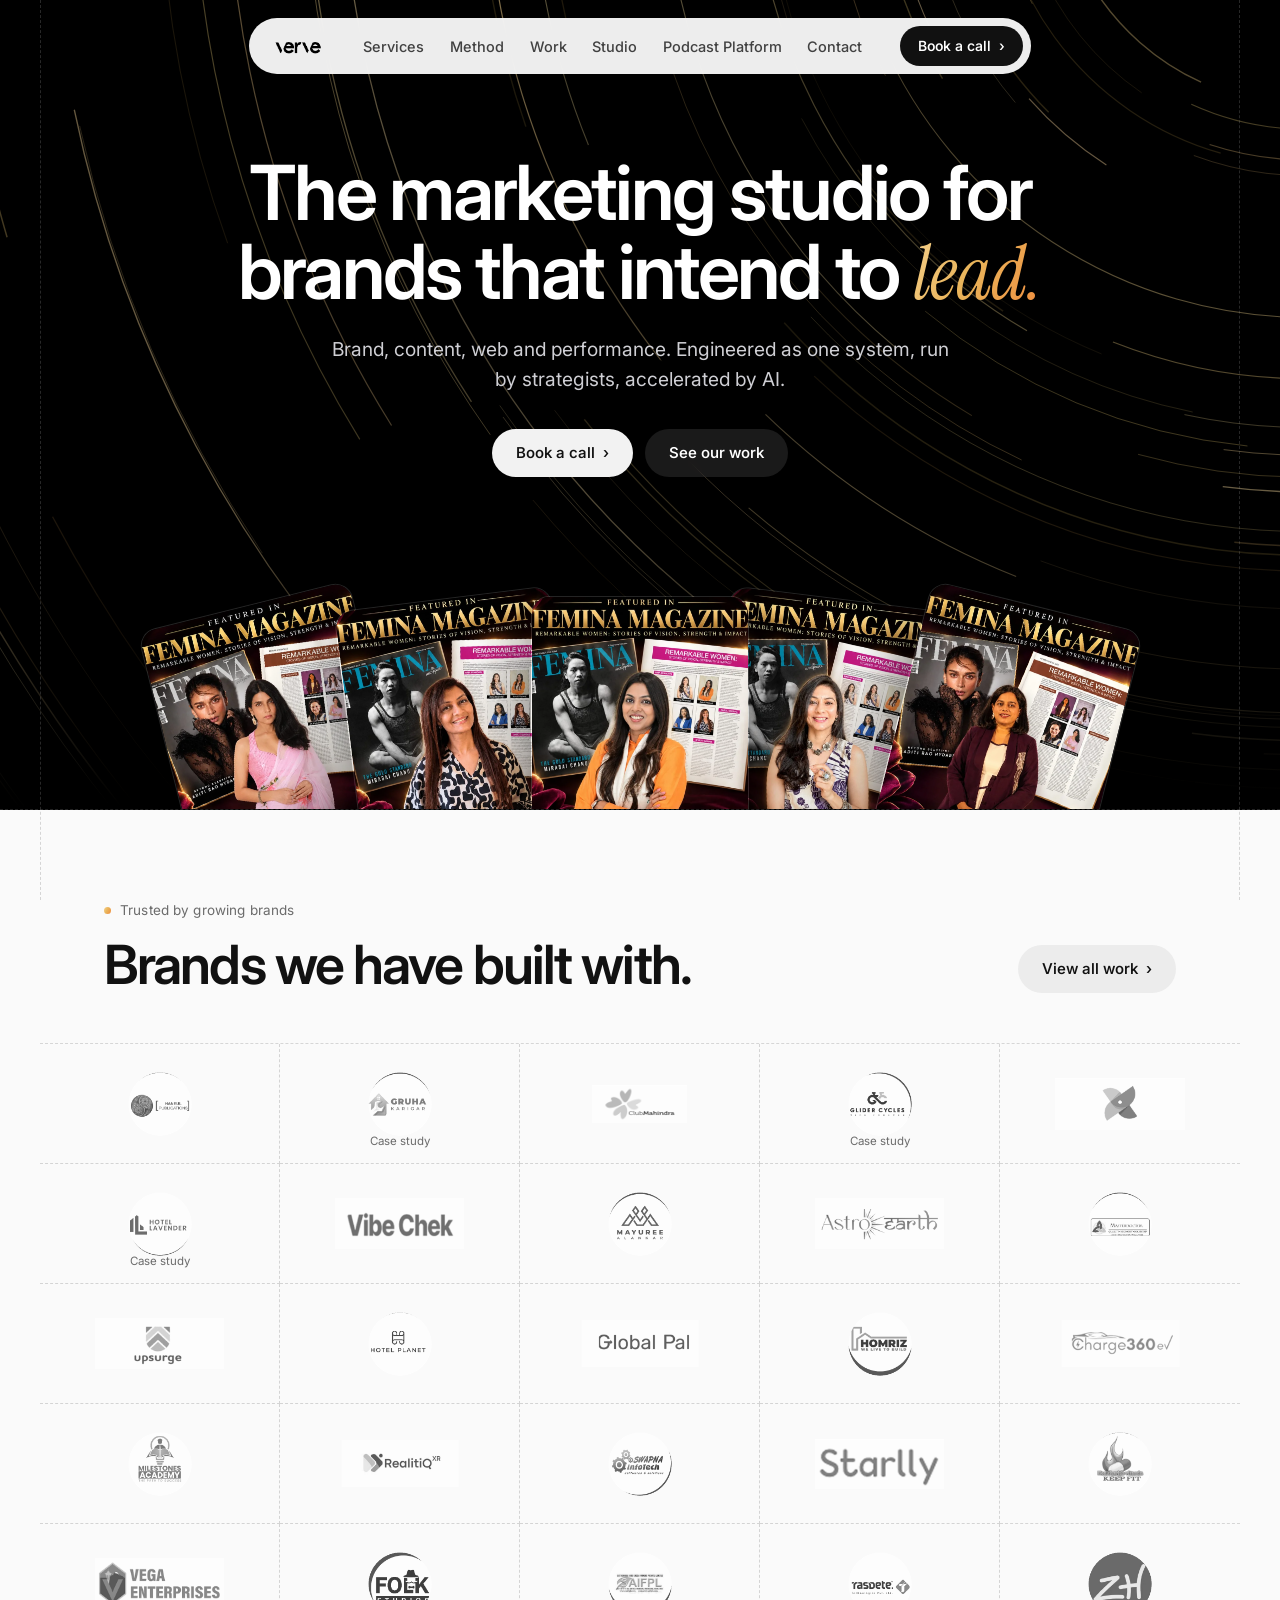
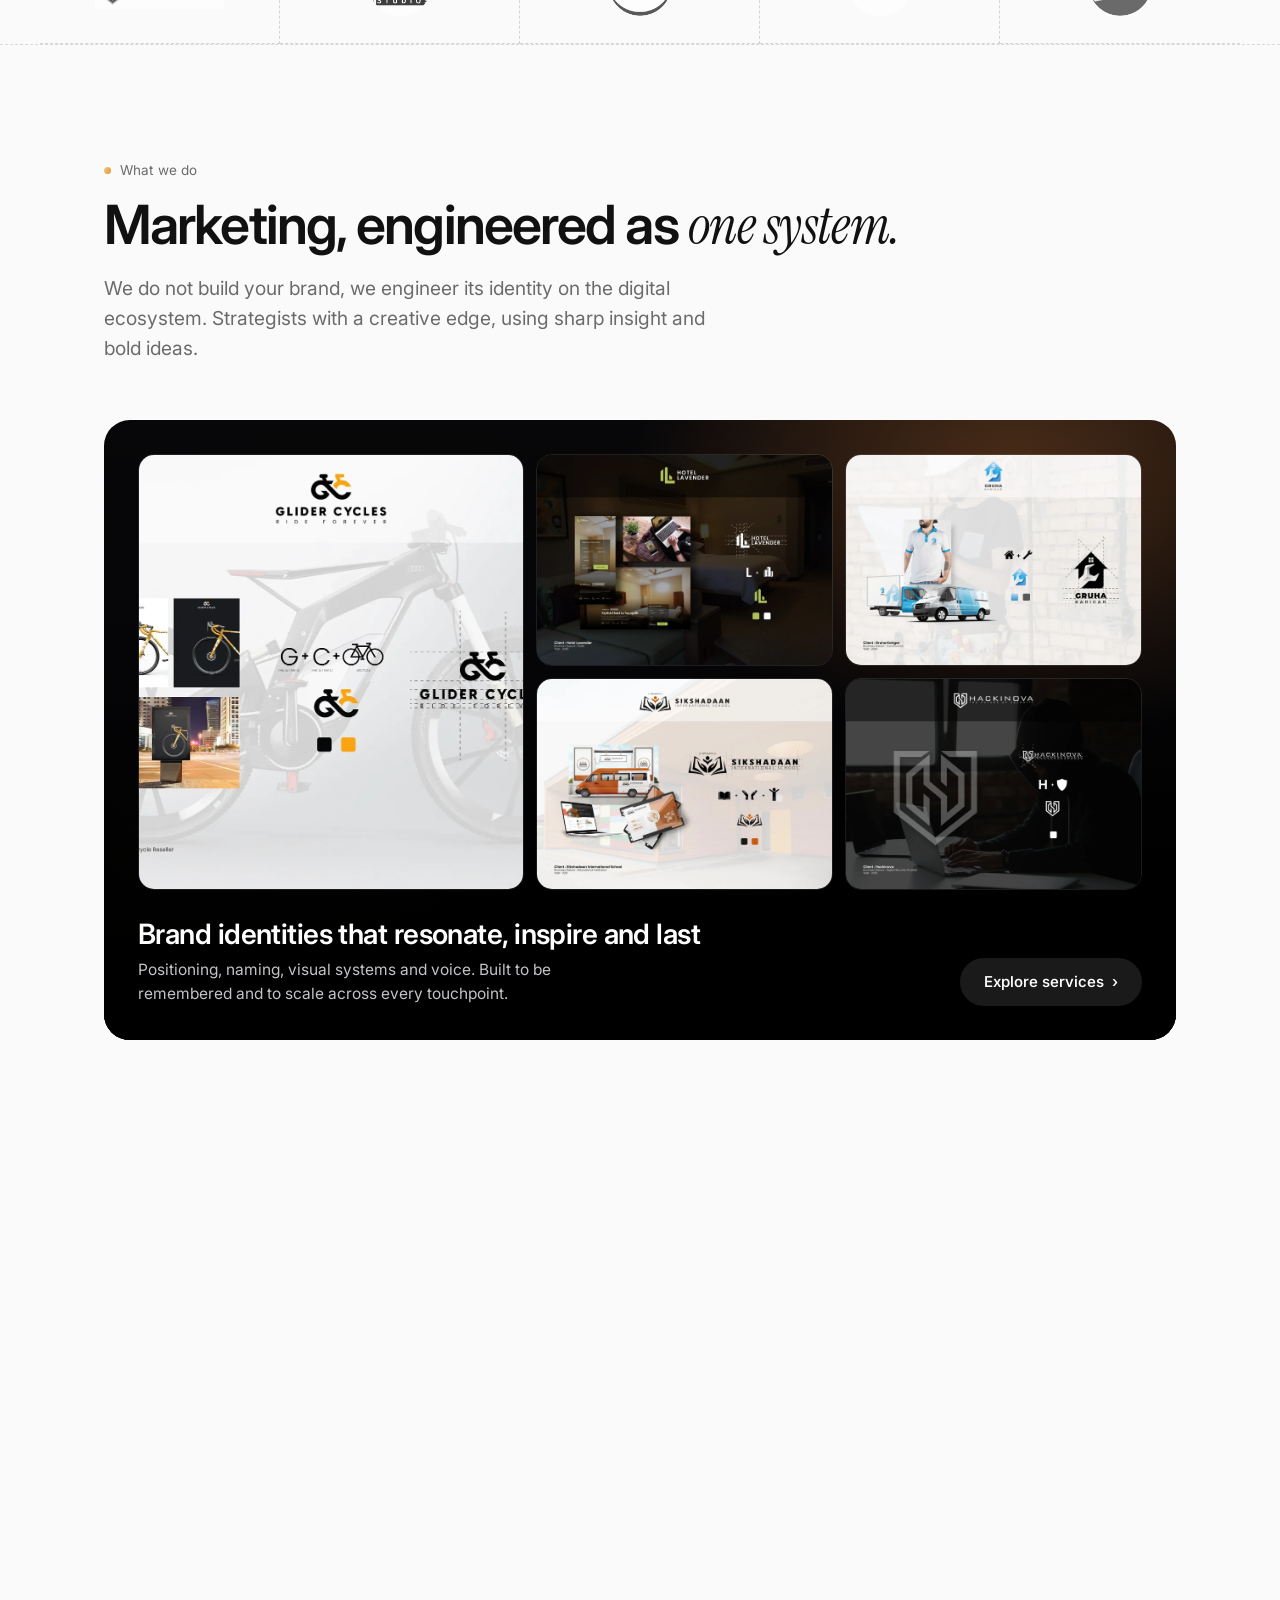
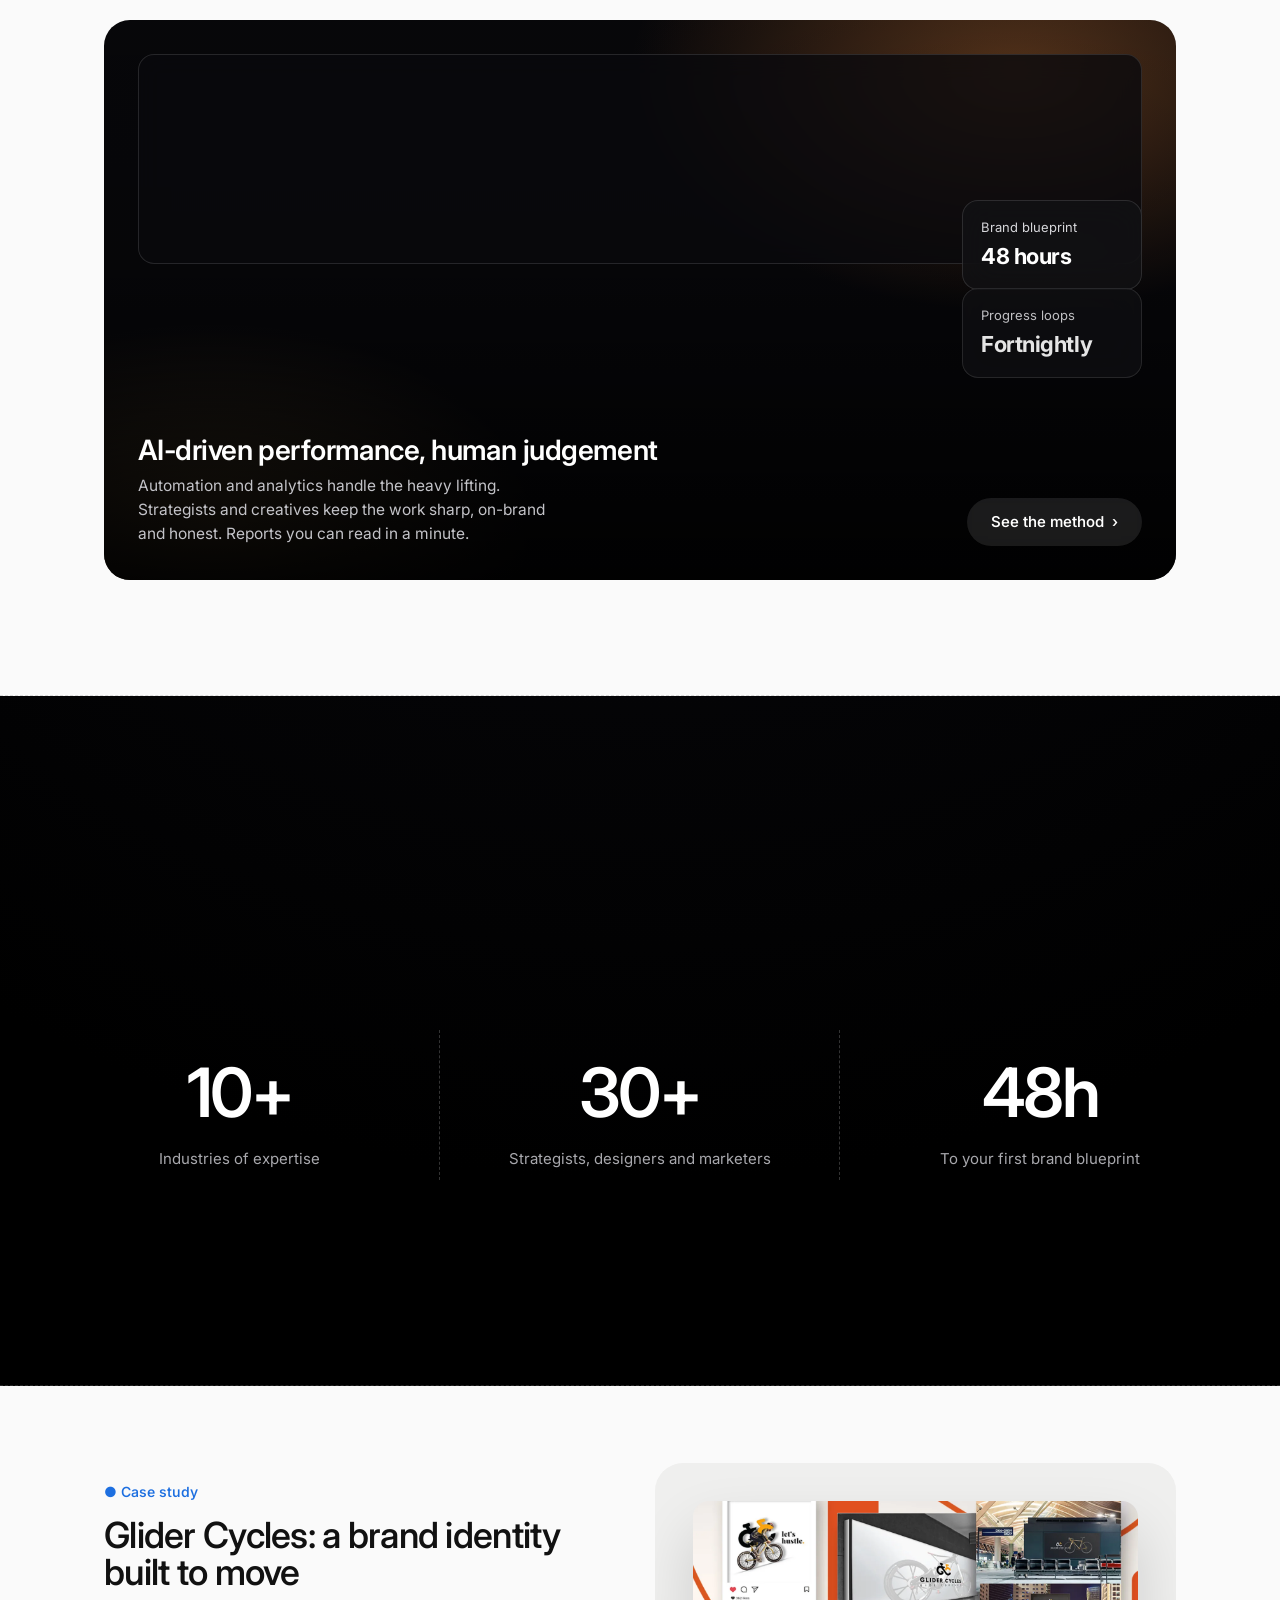
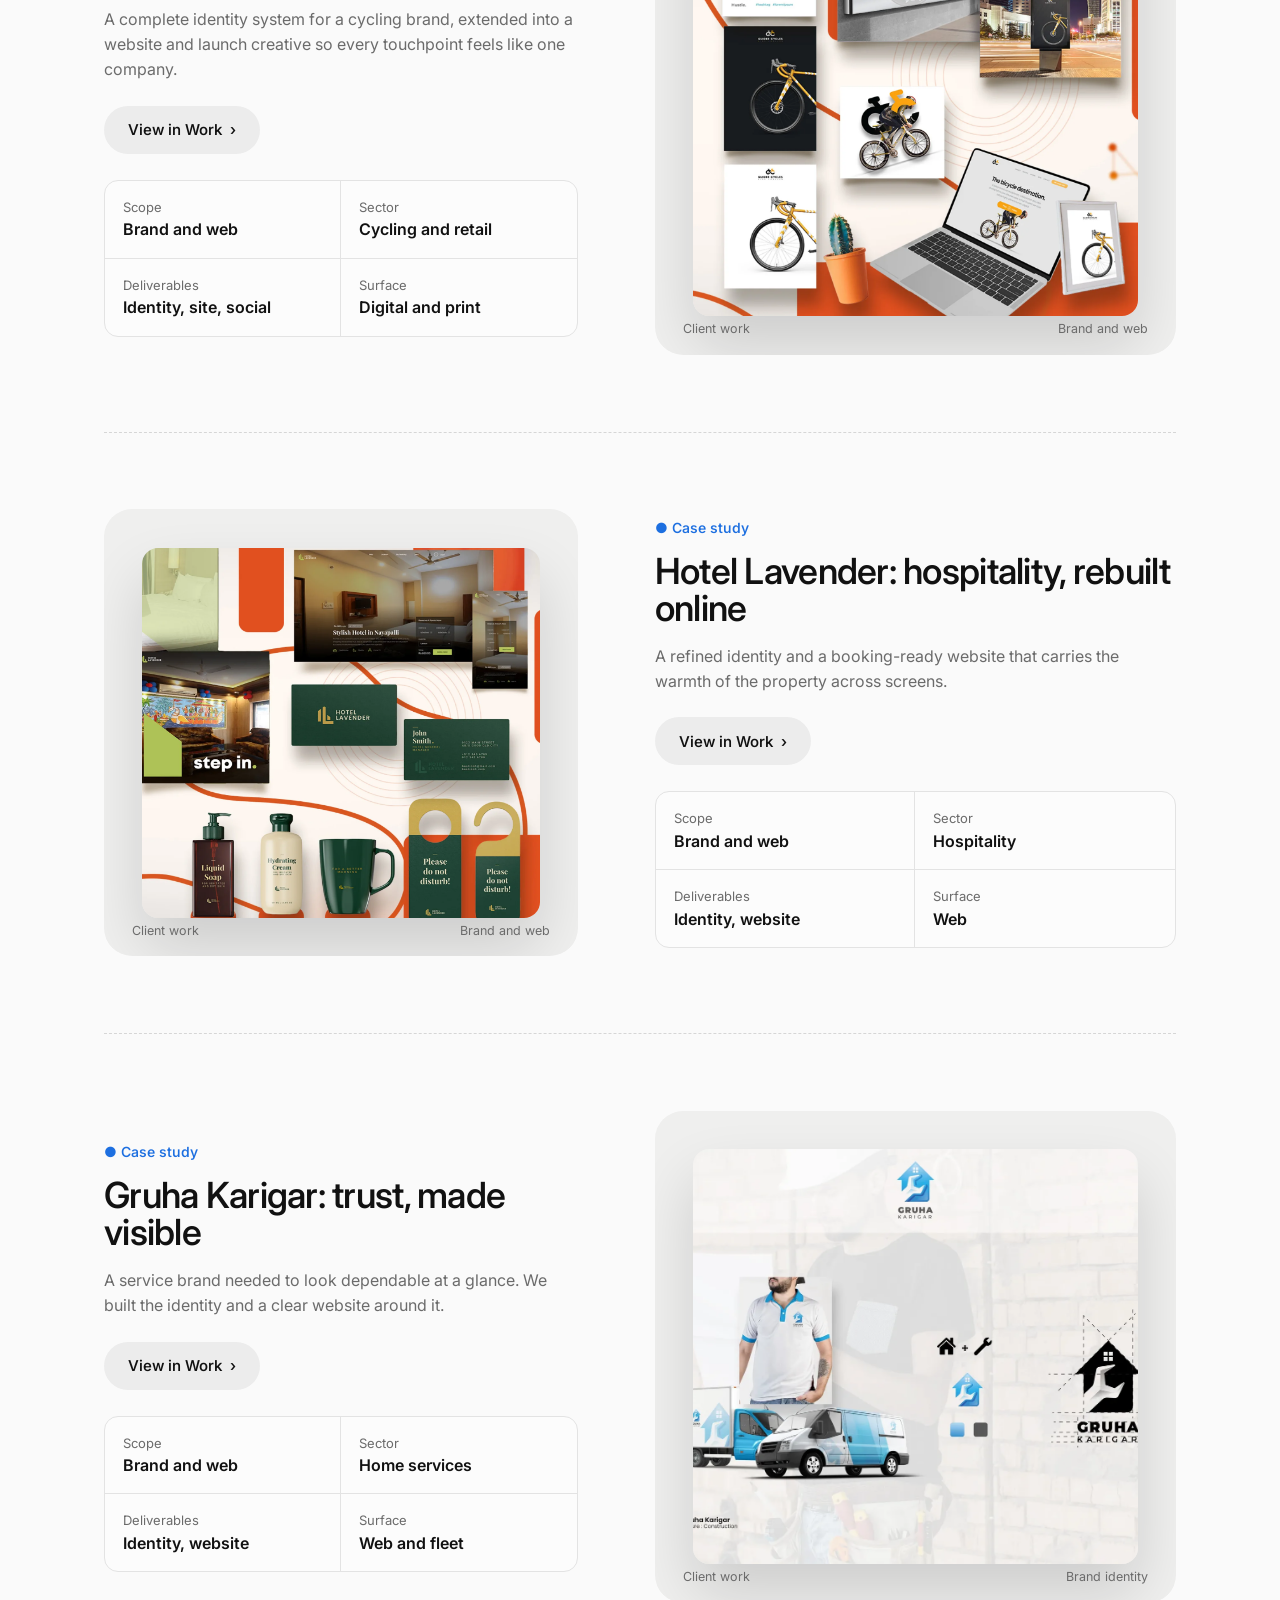
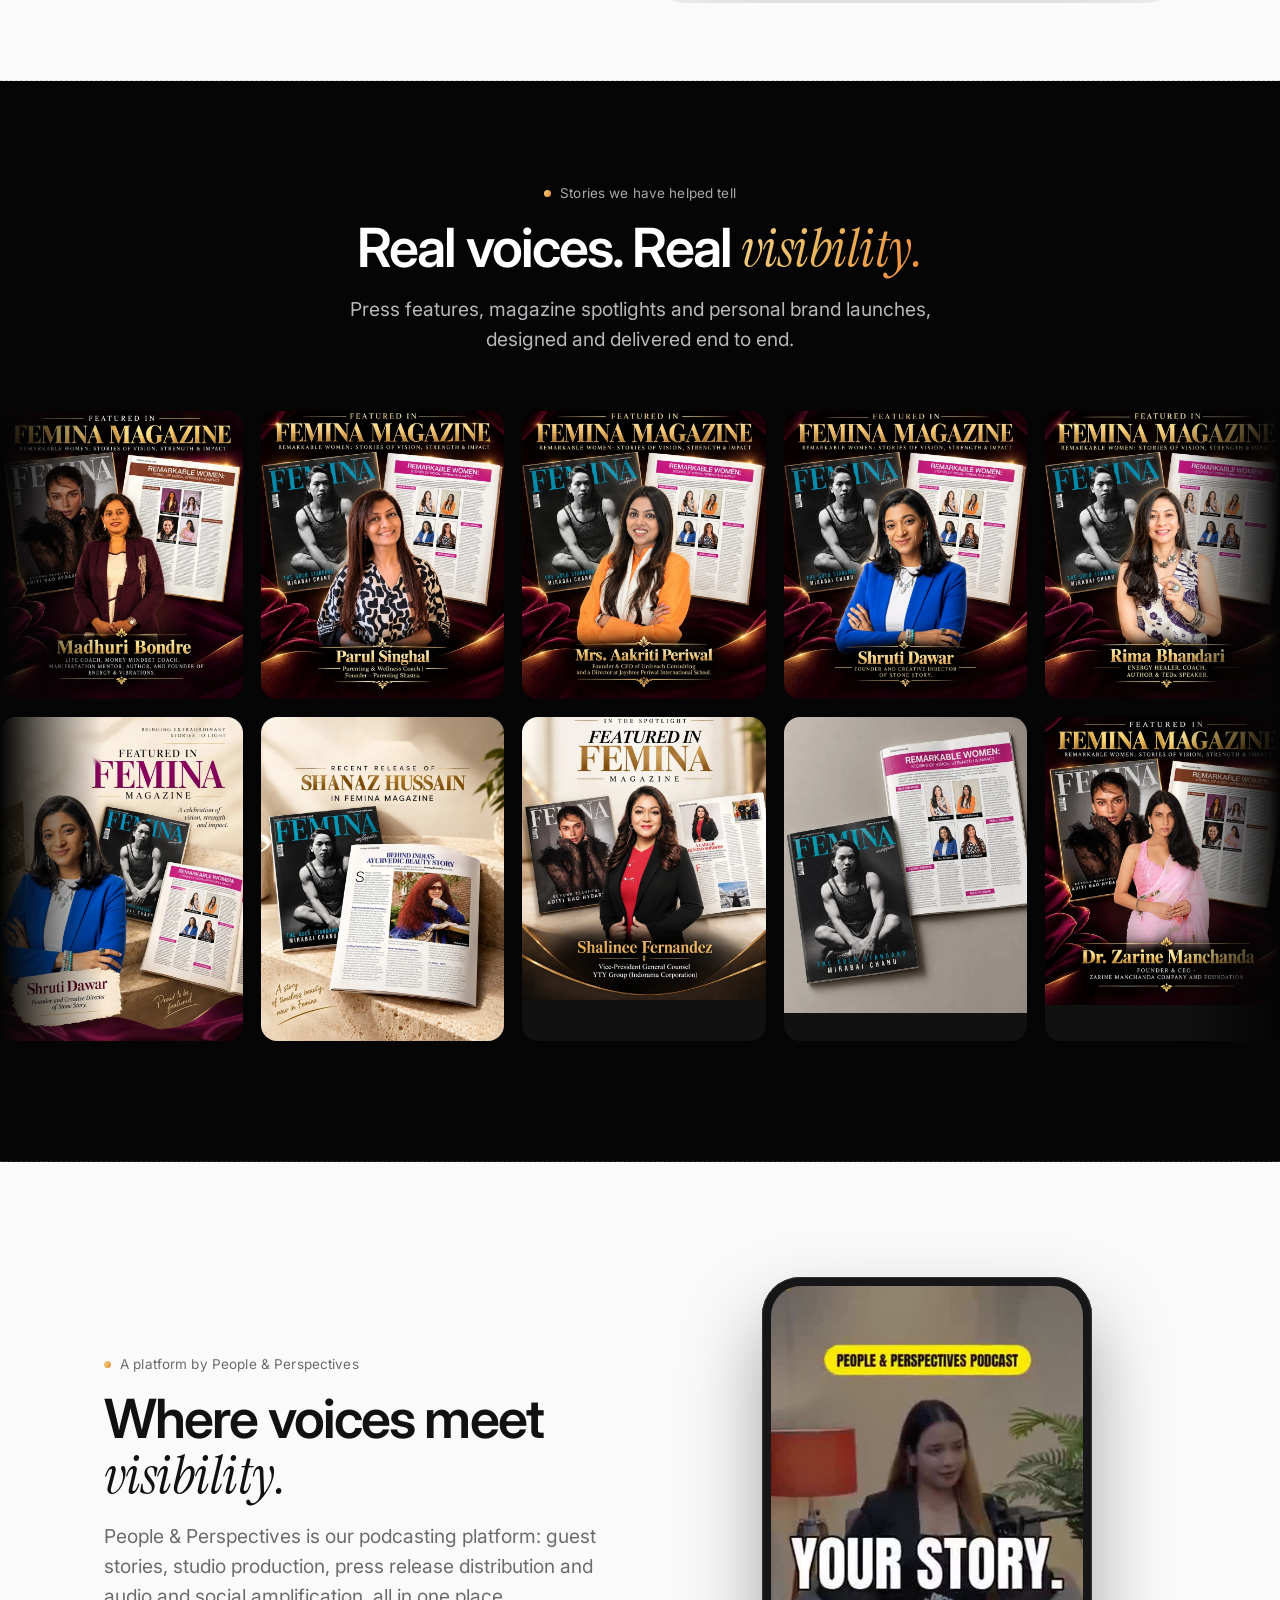
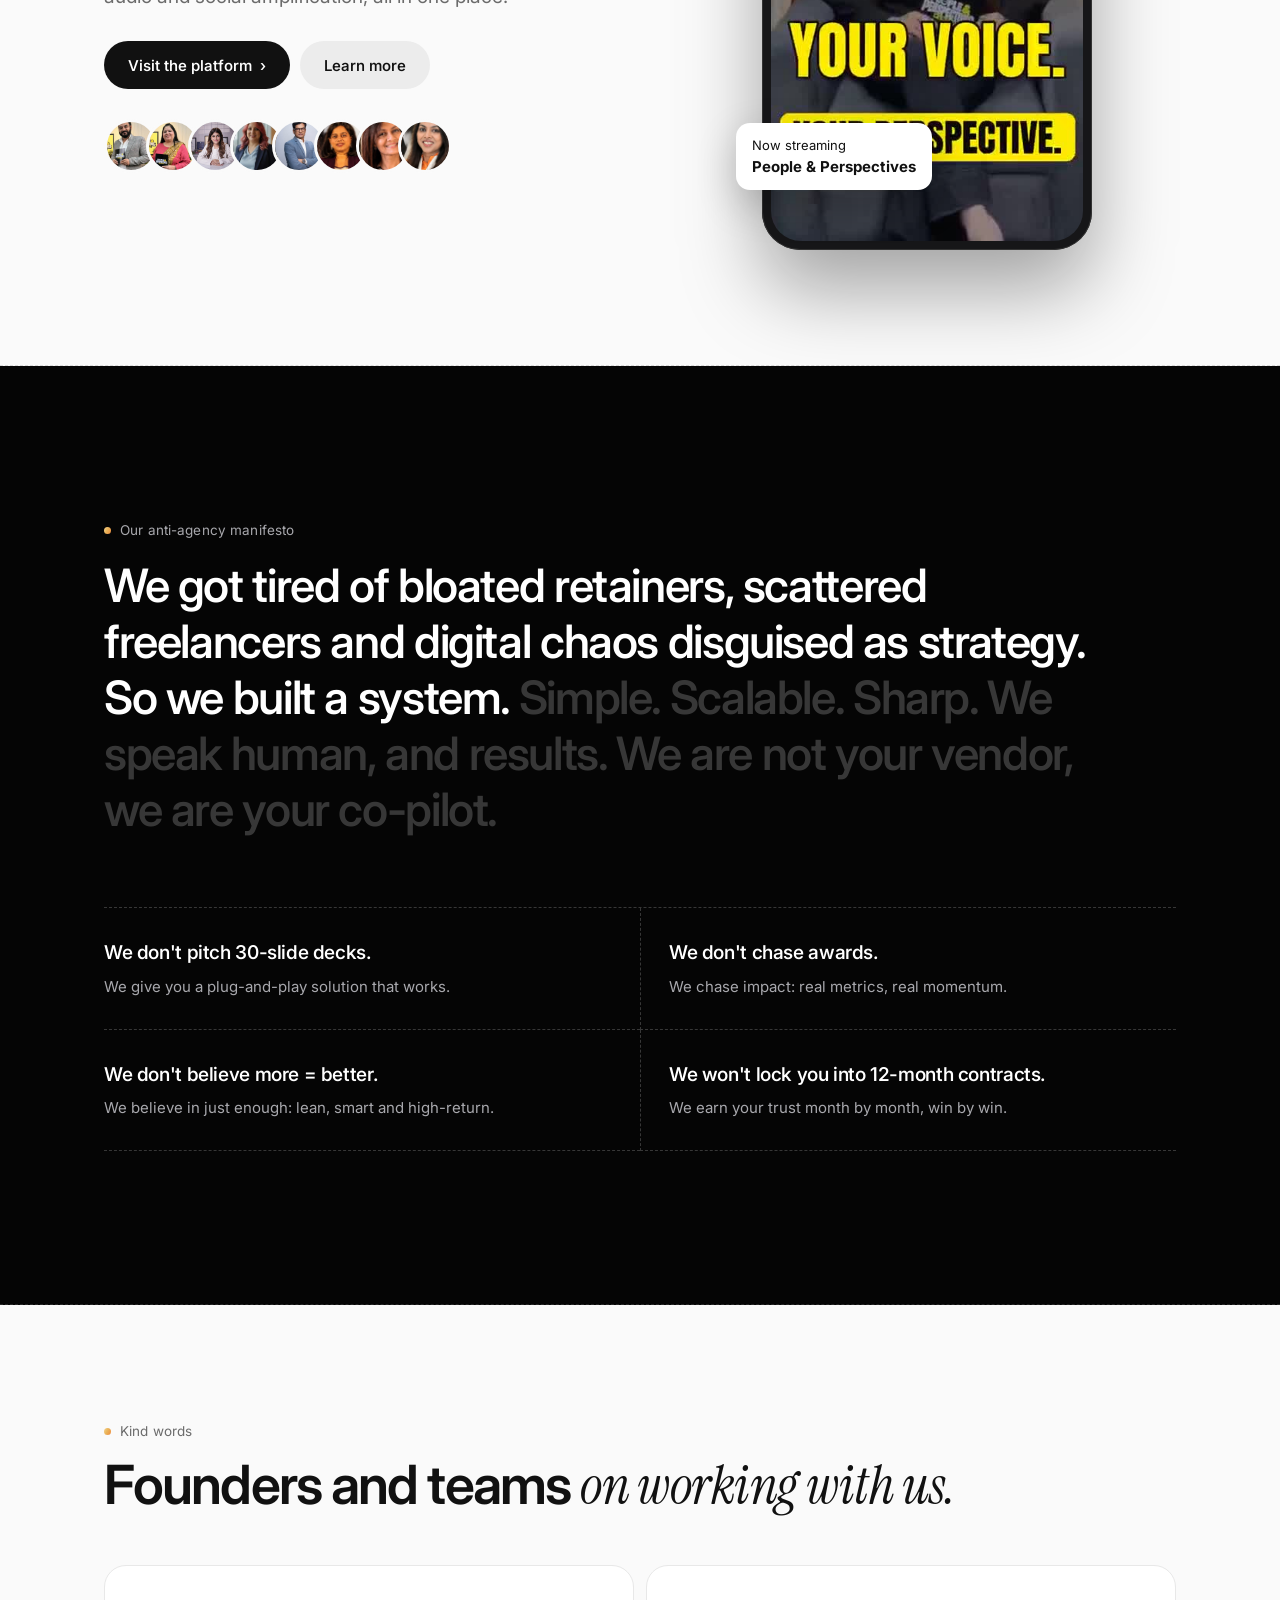
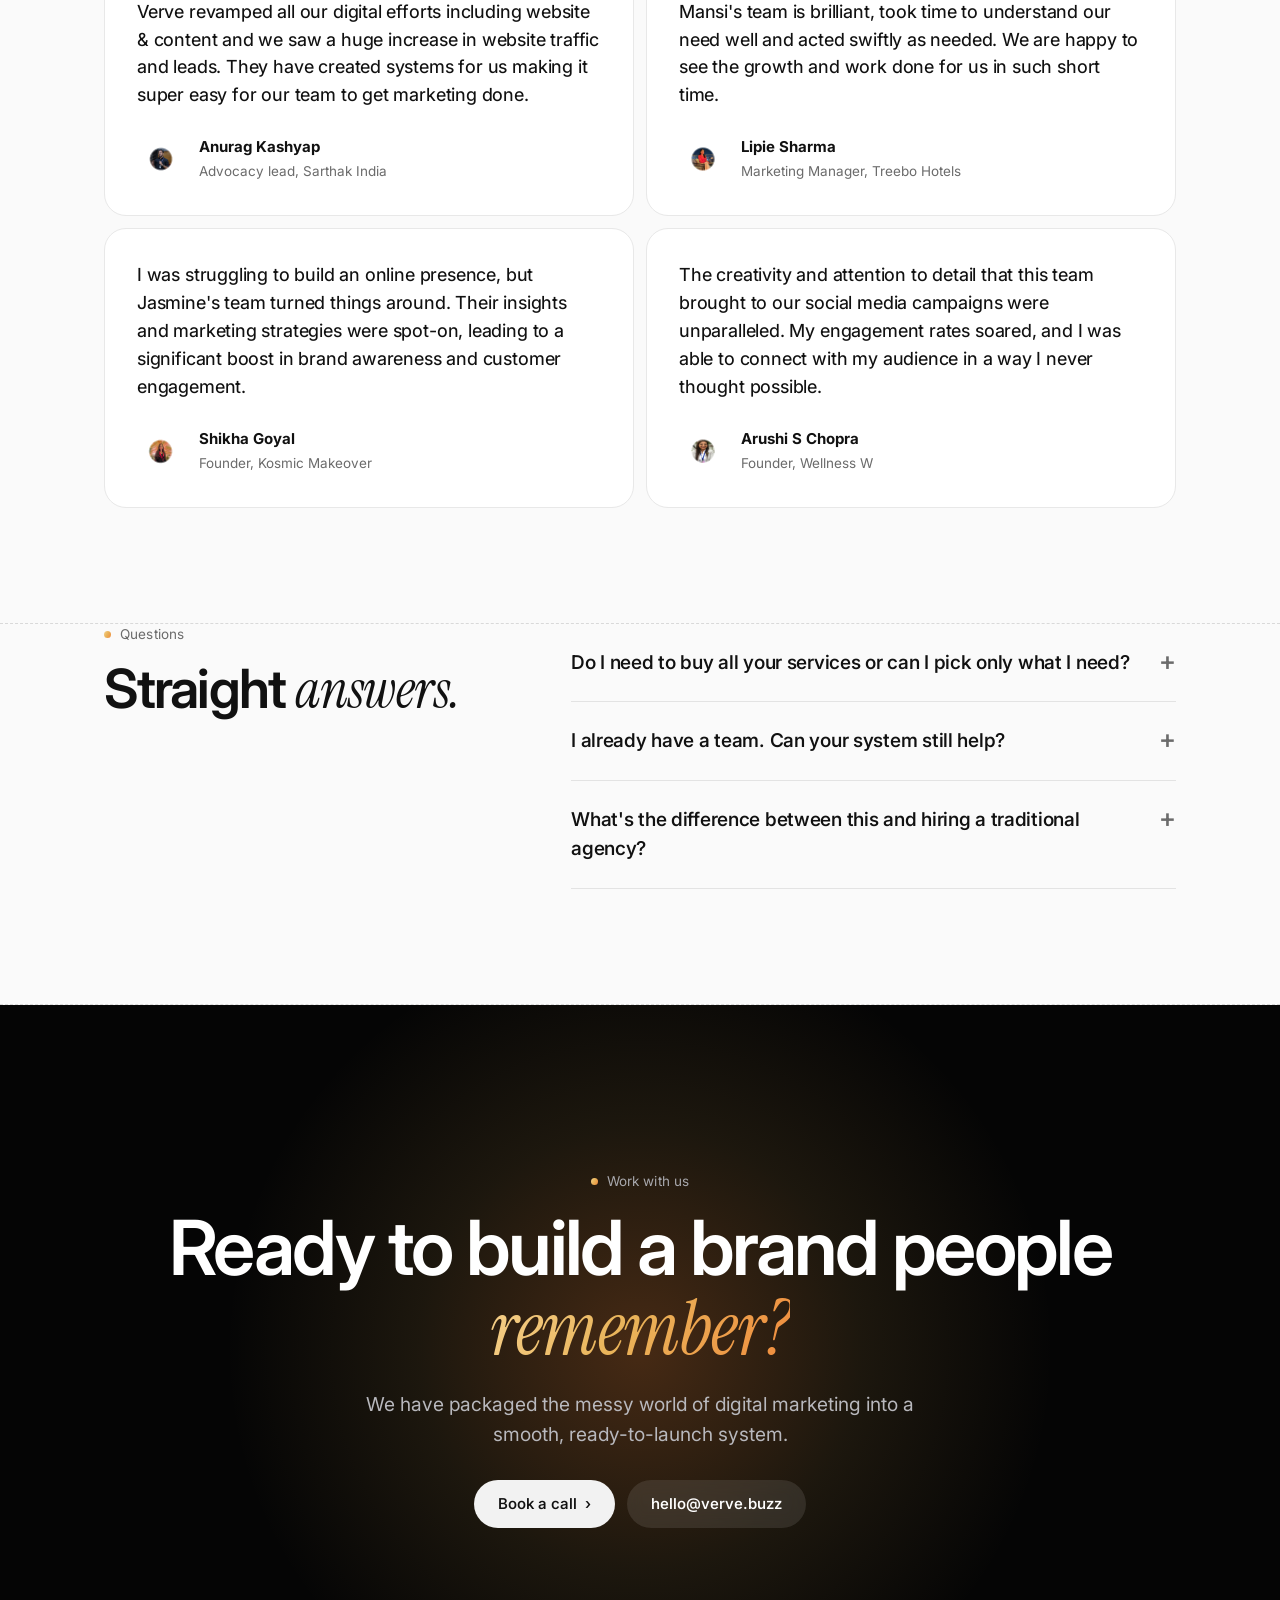
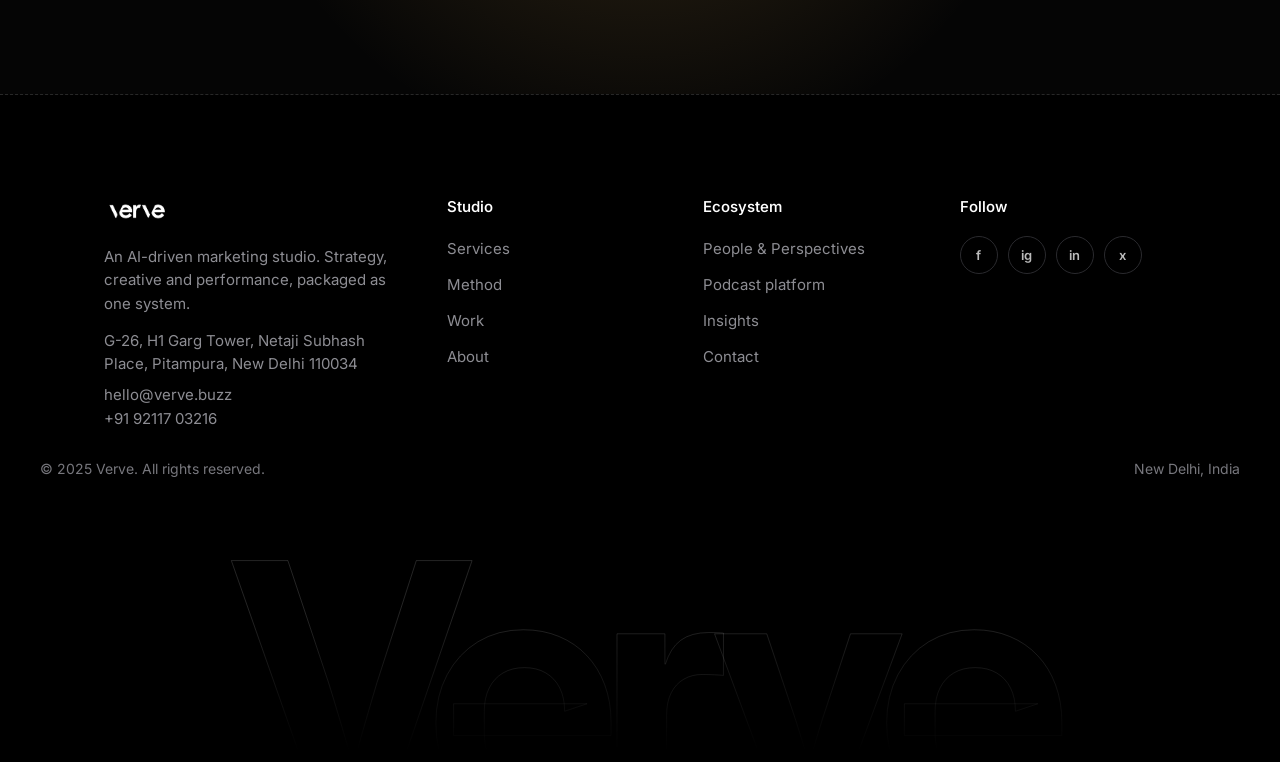
==== commit 5fffc19f: "reconcile unverified claims: drop press strip, cert badges, damaged forbes crop" ====
--- a/index.html
+++ b/index.html
@@ -1,6 +1,5 @@
 <!doctype html><html lang="en"><head><meta charset="utf-8"><meta name="viewport" content="width=device-width,initial-scale=1"><title>Verve | AI-driven marketing studio</title><meta name="description" content="Verve is an AI-driven marketing studio. Brand, content, websites and performance, engineered as one system and run by strategists."><meta property="og:title" content="Verve | AI-driven marketing studio"><meta property="og:description" content="Verve is an AI-driven marketing studio. Brand, content, websites and performance, engineered as one system and run by strategists."><meta property="og:image" content="/assets/v/work5.webp"><meta name="theme-color" content="#050505"><link rel="icon" href="/assets/v/favicon.png"><link rel="preconnect" href="https://fonts.googleapis.com"><link rel="preconnect" href="https://fonts.gstatic.com" crossorigin><link href="https://fonts.googleapis.com/css2?family=Inter:wght@400;450;500;550;600;700&family=Instrument+Serif:ital@1&display=swap" rel="stylesheet"><link rel="stylesheet" href="/css/style.css?v=6"></head><body><div class="rails"></div>
 <header class="nav"><div class="pill"><a href="/"><img class="logo" src="/assets/v/verve-logo.png" alt="Verve"></a><ul><li><a href="/services.html">Services</a></li><li><a href="/system.html">Method</a></li><li><a href="/work.html">Work</a></li><li><a href="/about.html">Studio</a></li><li><a href="/podcast.html">Podcast Platform</a></li><li><a href="/contact.html">Contact</a></li></ul><a class="btn k sm" href="/contact.html">Book a call <i>&rsaquo;</i></a><button class="burger" aria-label="Menu">&#9776;</button></div></header><main><section class="hero dark"><canvas id="streaks"></canvas><div class="wrap in"><h1>The marketing studio for brands that intend to <span class="ser gold">lead.</span></h1><p class="lead">Brand, content, web and performance. Engineered as one system, run by strategists, accelerated by AI.</p><div class="cta"><a class="btn w" href="/contact.html">Book a call <i>&rsaquo;</i></a><a class="btn g" href="/work.html">See our work</a></div></div><div class="fan"><figure><img src="/assets/po/zarine.webp" alt="Feature graphic"></figure><figure><img src="/assets/po/parul.webp" alt="Feature graphic"></figure><figure><img src="/assets/po/aakriti.webp" alt="Feature graphic"></figure><figure><img src="/assets/po/rima.webp" alt="Feature graphic"></figure><figure><img src="/assets/po/madhuri.webp" alt="Feature graphic"></figure></div></section>
-<div class="strip"><div class="marq"><div class="t"><img src="/assets/pp/logos/n_ndtv.svg" alt="NDTV" loading="lazy"><img src="/assets/pp/logos/n_toi.svg" alt="Times of India" loading="lazy"><img src="/assets/pp/logos/n_ht.svg" alt="Hindustan Times" loading="lazy"><img src="/assets/pp/logos/new_forbes_logo.svg" alt="Forbes" loading="lazy"><img src="/assets/pp/logos/new_zee5-official-logo.jpeg" alt="Zee5" loading="lazy"><img src="/assets/pp/logos/n_zeenews.svg" alt="Zee News" loading="lazy"><img src="/assets/pp/logos/new_abp_news_logo.svg" alt="ABP News" loading="lazy"><img src="/assets/pp/logos/n_news18.svg" alt="News18" loading="lazy"><img src="/assets/pp/logos/new_ani-logo.png" alt="ANI" loading="lazy"><img src="/assets/pp/logos/n_et.svg" alt="Economic Times" loading="lazy"><img src="/assets/pp/logos/n_bs.svg" alt="Business Standard" loading="lazy"><img src="/assets/pp/logos/new_mint_newspaper_logo.svg" alt="Mint" loading="lazy"><img src="/assets/pp/logos/new_deccan_chronicle_logo.png" alt="Deccan Chronicle" loading="lazy"><img src="/assets/pp/logos/n_ndtv.svg" alt="NDTV" loading="lazy"><img src="/assets/pp/logos/n_toi.svg" alt="Times of India" loading="lazy"><img src="/assets/pp/logos/n_ht.svg" alt="Hindustan Times" loading="lazy"><img src="/assets/pp/logos/new_forbes_logo.svg" alt="Forbes" loading="lazy"><img src="/assets/pp/logos/new_zee5-official-logo.jpeg" alt="Zee5" loading="lazy"><img src="/assets/pp/logos/n_zeenews.svg" alt="Zee News" loading="lazy"><img src="/assets/pp/logos/new_abp_news_logo.svg" alt="ABP News" loading="lazy"><img src="/assets/pp/logos/n_news18.svg" alt="News18" loading="lazy"><img src="/assets/pp/logos/new_ani-logo.png" alt="ANI" loading="lazy"><img src="/assets/pp/logos/n_et.svg" alt="Economic Times" loading="lazy"><img src="/assets/pp/logos/n_bs.svg" alt="Business Standard" loading="lazy"><img src="/assets/pp/logos/new_mint_newspaper_logo.svg" alt="Mint" loading="lazy"><img src="/assets/pp/logos/new_deccan_chronicle_logo.png" alt="Deccan Chronicle" loading="lazy"></div></div></div>
 <section><div class="wrap"><div style="padding:clamp(60px,7vw,100px) 0 50px;display:flex;justify-content:space-between;align-items:end;gap:30px;flex-wrap:wrap"><div><div class="kick">Trusted by growing brands</div><h2 class="rv">Brands we have built with.</h2></div><a class="btn l" href="/work.html">View all work <i>&rsaquo;</i></a></div></div><div class="wrap" style="padding:0"><div class="lg"><div class="rv" data-d="0"><img class="" src="/assets/v/cl-haneul.png" alt="Haneul Publications" loading="lazy"></div><div class="rv" data-d="60"><img class="" src="/assets/v/cl-gruha.png" alt="Gruha Karigar" loading="lazy"><small>Case study</small></div><div class="rv" data-d="120"><img class="rc" src="/assets/v/logo-clubmahindra.png" alt="Club Mahindra" loading="lazy"></div><div class="rv" data-d="180"><img class="" src="/assets/v/cl-glider.png" alt="Glider Cycles" loading="lazy"><small>Case study</small></div><div class="rv" data-d="240"><img class="rc" src="/assets/v/logo-treebo.png" alt="Treebo" loading="lazy"></div><div class="rv" data-d="0"><img class="" src="/assets/v/cl-hotellavender.png" alt="Hotel Lavender" loading="lazy"><small>Case study</small></div><div class="rv" data-d="60"><img class="rc" src="/assets/v/logo-vibechek.png" alt="Vibe Chek" loading="lazy"></div><div class="rv" data-d="120"><img class="" src="/assets/v/cl-mayuree.png" alt="Mayuree Alankar" loading="lazy"></div><div class="rv" data-d="180"><img class="rc" src="/assets/v/logo-astroearth.png" alt="Astro Earth" loading="lazy"></div><div class="rv" data-d="240"><img class="" src="/assets/v/cl-masterdoctor.png" alt="Masterdoctor" loading="lazy"></div><div class="rv" data-d="0"><img class="rc" src="/assets/v/logo-upsurge.png" alt="Upsurge" loading="lazy"></div><div class="rv" data-d="60"><img class="" src="/assets/v/cl-hotelplanet.png" alt="Hotel Planet" loading="lazy"></div><div class="rv" data-d="120"><img class="rc" src="/assets/v/logo-globalpal.png" alt="Global Pal" loading="lazy"></div><div class="rv" data-d="180"><img class="" src="/assets/v/cl-homriz.png" alt="Homriz" loading="lazy"></div><div class="rv" data-d="240"><img class="rc" src="/assets/v/logo-charge360.png" alt="Charge360 EV" loading="lazy"></div><div class="rv" data-d="0"><img class="" src="/assets/v/cl-milestones.png" alt="Milestones Academy" loading="lazy"></div><div class="rv" data-d="60"><img class="rc" src="/assets/v/logo-realitiq.png" alt="RealitiQ XR" loading="lazy"></div><div class="rv" data-d="120"><img class="" src="/assets/v/cl-swapna.png" alt="Swapna Infotech" loading="lazy"></div><div class="rv" data-d="180"><img class="rc" src="/assets/v/logo-starlly.png" alt="Starlly" loading="lazy"></div><div class="rv" data-d="240"><img class="" src="/assets/v/cl-keepfit.png" alt="Keep Fit" loading="lazy"></div><div class="rv" data-d="0"><img class="rc" src="/assets/v/logo-vega.png" alt="Vega Enterprises" loading="lazy"></div><div class="rv" data-d="60"><img class="" src="/assets/v/cl-folk.png" alt="Folk Studios" loading="lazy"></div><div class="rv" data-d="120"><img class="" src="/assets/v/cl-saifpl.png" alt="SAIFPL" loading="lazy"></div><div class="rv" data-d="180"><img class="" src="/assets/v/cl-tasdete.png" alt="Tasdete" loading="lazy"></div><div class="rv" data-d="240"><img class="" src="/assets/v/cl-zaruri.png" alt="Zaruri Hai" loading="lazy"></div></div></div></section>
 <section class="pad"><div class="wrap"><div class="kick">What we do</div><h2 class="rv" style="max-width:800px">Marketing, engineered as <span class="ser">one system.</span></h2><p class="lead rv" style="margin-top:20px">We do not build your brand, we engineer its identity on the digital ecosystem. Strategists with a creative edge, using sharp insight and bold ideas.</p>
 <div class="fgrid">
@@ -13,7 +12,7 @@
 <section><div class="wrap"><div class="case"><div class="txt rv"><div class="badge">&#9679; Case study</div><h3>Glider Cycles: a brand identity built to move</h3><p>A complete identity system for a cycling brand, extended into a website and launch creative so every touchpoint feels like one company.</p><a class="btn l" href="/work.html">View in Work <i>&rsaquo;</i></a><div class="tbl"><div><small>Scope</small><b>Brand and web</b></div><div><small>Sector</small><b>Cycling and retail</b></div><div><small>Deliverables</small><b>Identity, site, social</b></div><div><small>Surface</small><b>Digital and print</b></div></div></div><div class="stage rv" data-d="100"><img src="/assets/v/cs-17.webp" alt="Glider Cycles brand and website" loading="lazy"><div class="cap"><span>Client work</span><span>Brand and web</span></div></div></div>
 <div class="case flip sep"><div class="txt rv"><div class="badge">&#9679; Case study</div><h3>Hotel Lavender: hospitality, rebuilt online</h3><p>A refined identity and a booking-ready website that carries the warmth of the property across screens.</p><a class="btn l" href="/work.html">View in Work <i>&rsaquo;</i></a><div class="tbl"><div><small>Scope</small><b>Brand and web</b></div><div><small>Sector</small><b>Hospitality</b></div><div><small>Deliverables</small><b>Identity, website</b></div><div><small>Surface</small><b>Web</b></div></div></div><div class="stage rv" data-d="100"><img src="/assets/v/cs-18.webp" alt="Hotel Lavender brand and website" loading="lazy"><div class="cap"><span>Client work</span><span>Brand and web</span></div></div></div>
 <div class="case sep"><div class="txt rv"><div class="badge">&#9679; Case study</div><h3>Gruha Karigar: trust, made visible</h3><p>A service brand needed to look dependable at a glance. We built the identity and a clear website around it.</p><a class="btn l" href="/work.html">View in Work <i>&rsaquo;</i></a><div class="tbl"><div><small>Scope</small><b>Brand and web</b></div><div><small>Sector</small><b>Home services</b></div><div><small>Deliverables</small><b>Identity, website</b></div><div><small>Surface</small><b>Web and fleet</b></div></div></div><div class="stage rv" data-d="100"><img src="/assets/v/bi-gruha.webp" alt="Gruha Karigar brand identity" loading="lazy"><div class="cap"><span>Client work</span><span>Brand identity</span></div></div></div></div></section>
-<section class="posters dark"><div class="wrap ctr" style="margin-bottom:56px"><div class="kick" style="justify-content:center">Stories we have helped tell</div><h2 class="rv">Real voices. Real <span class="ser gold">visibility.</span></h2><p class="lead rv" style="margin-top:18px">Press features, magazine spotlights and personal brand launches, designed and distributed end to end.</p></div><div class="wmask"><div class="row "><figure><img src="/assets/po/madhuri.webp" alt="Feature graphic" loading="lazy"></figure><figure><img src="/assets/po/parul.webp" alt="Feature graphic" loading="lazy"></figure><figure><img src="/assets/po/aakriti.webp" alt="Feature graphic" loading="lazy"></figure><figure><img src="/assets/po/shruti1.webp" alt="Feature graphic" loading="lazy"></figure><figure><img src="/assets/po/rima.webp" alt="Feature graphic" loading="lazy"></figure><figure><img src="/assets/po/zarine.webp" alt="Feature graphic" loading="lazy"></figure><figure><img src="/assets/po/shalinee.webp" alt="Feature graphic" loading="lazy"></figure><figure><img src="/assets/po/madhuri.webp" alt="Feature graphic" loading="lazy"></figure><figure><img src="/assets/po/parul.webp" alt="Feature graphic" loading="lazy"></figure><figure><img src="/assets/po/aakriti.webp" alt="Feature graphic" loading="lazy"></figure><figure><img src="/assets/po/shruti1.webp" alt="Feature graphic" loading="lazy"></figure><figure><img src="/assets/po/rima.webp" alt="Feature graphic" loading="lazy"></figure><figure><img src="/assets/po/zarine.webp" alt="Feature graphic" loading="lazy"></figure><figure><img src="/assets/po/shalinee.webp" alt="Feature graphic" loading="lazy"></figure></div></div><div class="wmask"><div class="row r2"><figure><img src="/assets/po/shruti2.webp" alt="Feature graphic" loading="lazy"></figure><figure><img src="/assets/po/shanaz.webp" alt="Feature graphic" loading="lazy"></figure><figure><img src="/assets/po/forbes.webp" alt="Feature graphic" loading="lazy"></figure><figure><img src="/assets/po/femina.webp" alt="Feature graphic" loading="lazy"></figure><figure><img src="/assets/po/zarine.webp" alt="Feature graphic" loading="lazy"></figure><figure><img src="/assets/po/rima.webp" alt="Feature graphic" loading="lazy"></figure><figure><img src="/assets/po/shruti1.webp" alt="Feature graphic" loading="lazy"></figure><figure><img src="/assets/po/shruti2.webp" alt="Feature graphic" loading="lazy"></figure><figure><img src="/assets/po/shanaz.webp" alt="Feature graphic" loading="lazy"></figure><figure><img src="/assets/po/forbes.webp" alt="Feature graphic" loading="lazy"></figure><figure><img src="/assets/po/femina.webp" alt="Feature graphic" loading="lazy"></figure><figure><img src="/assets/po/zarine.webp" alt="Feature graphic" loading="lazy"></figure><figure><img src="/assets/po/rima.webp" alt="Feature graphic" loading="lazy"></figure><figure><img src="/assets/po/shruti1.webp" alt="Feature graphic" loading="lazy"></figure></div></div></section>
+<section class="posters dark"><div class="wrap ctr" style="margin-bottom:56px"><div class="kick" style="justify-content:center">Stories we have helped tell</div><h2 class="rv">Real voices. Real <span class="ser gold">visibility.</span></h2><p class="lead rv" style="margin-top:18px">Press features, magazine spotlights and personal brand launches, designed and delivered end to end.</p></div><div class="wmask"><div class="row "><figure><img src="/assets/po/madhuri.webp" alt="Feature graphic" loading="lazy"></figure><figure><img src="/assets/po/parul.webp" alt="Feature graphic" loading="lazy"></figure><figure><img src="/assets/po/aakriti.webp" alt="Feature graphic" loading="lazy"></figure><figure><img src="/assets/po/shruti1.webp" alt="Feature graphic" loading="lazy"></figure><figure><img src="/assets/po/rima.webp" alt="Feature graphic" loading="lazy"></figure><figure><img src="/assets/po/zarine.webp" alt="Feature graphic" loading="lazy"></figure><figure><img src="/assets/po/shalinee.webp" alt="Feature graphic" loading="lazy"></figure><figure><img src="/assets/po/madhuri.webp" alt="Feature graphic" loading="lazy"></figure><figure><img src="/assets/po/parul.webp" alt="Feature graphic" loading="lazy"></figure><figure><img src="/assets/po/aakriti.webp" alt="Feature graphic" loading="lazy"></figure><figure><img src="/assets/po/shruti1.webp" alt="Feature graphic" loading="lazy"></figure><figure><img src="/assets/po/rima.webp" alt="Feature graphic" loading="lazy"></figure><figure><img src="/assets/po/zarine.webp" alt="Feature graphic" loading="lazy"></figure><figure><img src="/assets/po/shalinee.webp" alt="Feature graphic" loading="lazy"></figure></div></div><div class="wmask"><div class="row r2"><figure><img src="/assets/po/shruti2.webp" alt="Feature graphic" loading="lazy"></figure><figure><img src="/assets/po/shanaz.webp" alt="Feature graphic" loading="lazy"></figure><figure><img src="/assets/po/shalinee.webp" alt="Feature graphic" loading="lazy"></figure><figure><img src="/assets/po/femina.webp" alt="Feature graphic" loading="lazy"></figure><figure><img src="/assets/po/zarine.webp" alt="Feature graphic" loading="lazy"></figure><figure><img src="/assets/po/rima.webp" alt="Feature graphic" loading="lazy"></figure><figure><img src="/assets/po/shruti1.webp" alt="Feature graphic" loading="lazy"></figure><figure><img src="/assets/po/shruti2.webp" alt="Feature graphic" loading="lazy"></figure><figure><img src="/assets/po/shanaz.webp" alt="Feature graphic" loading="lazy"></figure><figure><img src="/assets/po/shalinee.webp" alt="Feature graphic" loading="lazy"></figure><figure><img src="/assets/po/femina.webp" alt="Feature graphic" loading="lazy"></figure><figure><img src="/assets/po/zarine.webp" alt="Feature graphic" loading="lazy"></figure><figure><img src="/assets/po/rima.webp" alt="Feature graphic" loading="lazy"></figure><figure><img src="/assets/po/shruti1.webp" alt="Feature graphic" loading="lazy"></figure></div></div></section>
 <section class="pad"><div class="wrap"><div class="pod"><div class="rv"><div class="kick">A platform by People &amp; Perspectives</div><h2>Where voices meet <span class="ser">visibility.</span></h2><p class="lead">People &amp; Perspectives is our podcasting platform: guest stories, studio production, press release distribution and audio and social amplification, all in one place.</p><div style="display:flex;gap:10px;margin-top:30px;flex-wrap:wrap"><a class="btn k" href="https://people-and-perspectives-site.pages.dev" rel="noopener">Visit the platform <i>&rsaquo;</i></a><a class="btn l" href="/podcast.html">Learn more</a></div><div class="guests"><img src="/assets/pp/faces/guest1.jpg" alt="Masarrat A. Shah" loading="lazy"><img src="/assets/pp/faces/guest2.jpg" alt="Neera Paritosh" loading="lazy"><img src="/assets/pp/faces/guest3.jpg" alt="Dr. Neha Sachde" loading="lazy"><img src="/assets/pp/faces/guest4.jpg" alt="Geetika Anand Gupta" loading="lazy"><img src="/assets/pp/faces/guest5.jpg" alt="Niradananda Nanda" loading="lazy"><img src="/assets/pp/clients/madhuri.webp" alt="Guest" loading="lazy"><img src="/assets/pp/clients/parul.webp" alt="Guest" loading="lazy"><img src="/assets/pp/clients/aakriti.webp" alt="Guest" loading="lazy"></div></div><div class="phone rv" data-d="120"><video src="/assets/pp/launch.mp4" poster="/assets/pp/launch.jpg" muted loop playsinline preload="none"></video><div class="badge2"><span>Now streaming</span><b>People &amp; Perspectives</b></div></div></div></div></section>
 <section class="story dark"><div class="wrap"><div class="kick">Our anti-agency manifesto</div><p class="big">We got tired of bloated retainers, scattered freelancers and digital chaos disguised as strategy. So we built a system. Simple. Scalable. Sharp. We speak human, and results. We are not your vendor, we are your co-pilot.</p><div class="mlist"><div class="rv"><b>We don't pitch 30-slide decks.</b><span>We give you a plug-and-play solution that works.</span></div><div class="rv"><b>We don't chase awards.</b><span>We chase impact: real metrics, real momentum.</span></div><div class="rv"><b>We don't believe more = better.</b><span>We believe in just enough: lean, smart and high-return.</span></div><div class="rv"><b>We won't lock you into 12-month contracts.</b><span>We earn your trust month by month, win by win.</span></div></div></div></section>
 <section class="pad"><div class="wrap"><div class="kick">Kind words</div><h2 class="rv">Founders and teams <span class="ser">on working with us.</span></h2><div class="tg"><div class="tc rv" data-d="0"><q>Verve revamped all our digital efforts including website &amp; content and we saw a huge increase in website traffic and leads. They have created systems for us making it super easy for our team to get marketing done.</q><div class="who"><img src="/assets/v/av-anurag.png" alt="Anurag Kashyap" loading="lazy"><div><b>Anurag Kashyap</b><span>Advocacy lead, Sarthak India</span></div></div></div><div class="tc rv" data-d="100"><q>Mansi's team is brilliant, took time to understand our need well and acted swiftly as needed. We are happy to see the growth and work done for us in such short time.</q><div class="who"><img src="/assets/v/av-lipie.png" alt="Lipie Sharma" loading="lazy"><div><b>Lipie Sharma</b><span>Marketing Manager, Treebo Hotels</span></div></div></div><div class="tc rv" data-d="0"><q>I was struggling to build an online presence, but Jasmine's team turned things around. Their insights and marketing strategies were spot-on, leading to a significant boost in brand awareness and customer engagement.</q><div class="who"><img src="/assets/v/av-shikha.png" alt="Shikha Goyal" loading="lazy"><div><b>Shikha Goyal</b><span>Founder, Kosmic Makeover</span></div></div></div><div class="tc rv" data-d="100"><q>The creativity and attention to detail that this team brought to our social media campaigns were unparalleled. My engagement rates soared, and I was able to connect with my audience in a way I never thought possible.</q><div class="who"><img src="/assets/v/av-arushi.png" alt="Arushi S Chopra" loading="lazy"><div><b>Arushi S Chopra</b><span>Founder, Wellness W</span></div></div></div></div></div></section>
@@ -22,5 +21,5 @@
 <div><h4>Studio</h4><ul><li><a href="/services.html">Services</a></li><li><a href="/system.html">Method</a></li><li><a href="/work.html">Work</a></li><li><a href="/about.html">About</a></li></ul></div>
 <div><h4>Ecosystem</h4><ul><li><a href="https://people-and-perspectives-site.pages.dev" rel="noopener">People &amp; Perspectives</a></li><li><a href="/podcast.html">Podcast platform</a></li><li><a href="https://verve.buzz/blog/" rel="noopener">Insights</a></li><li><a href="/contact.html">Contact</a></li></ul></div>
 <div><h4>Follow</h4><div class="soc"><a href="https://www.facebook.com/profile.php?id=61567252204766" aria-label="Facebook" rel="noopener">f</a><a href="https://www.instagram.com/theverve360" aria-label="Instagram" rel="noopener">ig</a><a href="https://www.linkedin.com/company/theverve360" aria-label="LinkedIn" rel="noopener">in</a><a href="https://x.com/verve360" aria-label="X" rel="noopener">x</a></div></div></div>
-<div class="certs"><img src="/assets/pp/logos/cert_iso9001.png" alt="ISO 9001" loading="lazy"><img src="/assets/pp/logos/cert_iso20000.png" alt="ISO 20000" loading="lazy"><img src="/assets/pp/logos/cert_iso27001.png" alt="ISO 27001" loading="lazy"><img src="/assets/pp/logos/cert_msme.png" alt="MSME" loading="lazy"><img src="/assets/pp/logos/cert_odisha.png" alt="Startup Odisha" loading="lazy"><img src="/assets/pp/logos/cert_startupindia.png" alt="Startup India" loading="lazy"></div></div><div class="wrap fb"><span>&copy; 2025 Verve. All rights reserved.</span><span>New Delhi, India</span></div><div class="mark" aria-hidden="true">Verve</div></footer>
+</div><div class="wrap fb"><span>&copy; 2025 Verve. All rights reserved.</span><span>New Delhi, India</span></div><div class="mark" aria-hidden="true">Verve</div></footer>
 <div class="lb"><button aria-label="Close">&times;</button><img alt=""></div><script src="/js/main.js?v=6" defer></script></body></html>
--- a/css/style.css
+++ b/css/style.css
@@ -40,16 +40,15 @@
 .hero .in{position:relative;z-index:2;text-align:center}
 .hero h1{max-width:900px;margin:0 auto 22px}.hero .lead{margin:0 auto 34px;color:#cfcfd4}
 .hero .cta{display:flex;gap:12px;justify-content:center;flex-wrap:wrap}
-.fan{position:relative;z-index:2;display:flex;justify-content:center;margin-top:clamp(40px,5vw,70px);height:clamp(190px,21vw,270px)}
-.fan figure{position:absolute;bottom:calc(-1 * clamp(40px,6vw,90px));width:clamp(130px,17vw,230px);aspect-ratio:3/4;border-radius:18px;overflow:hidden;box-shadow:0 30px 70px rgba(0,0,0,.6);border:1px solid rgba(255,255,255,.14);transform-origin:50% 120%;transition:transform .8s cubic-bezier(.2,.8,.2,1),opacity .8s;opacity:0}
+.fan{--w:clamp(130px,17vw,230px);position:relative;z-index:2;display:flex;justify-content:center;margin-top:clamp(40px,5vw,70px);height:clamp(190px,21vw,270px)}
+.fan figure{position:absolute;bottom:calc(-1 * clamp(40px,6vw,90px));width:var(--w);aspect-ratio:3/4;border-radius:18px;overflow:hidden;box-shadow:0 30px 70px rgba(0,0,0,.6);border:1px solid rgba(255,255,255,.14);transform-origin:50% 120%;transition:transform .8s cubic-bezier(.2,.8,.2,1),opacity .8s;opacity:0}
 .fan.in figure{opacity:1}
 .fan figure img{width:100%;height:100%;object-fit:cover}
-.fan figure:nth-child(1){left:calc(50% - clamp(310px,40vw,560px));transform:rotate(-14deg) translateY(30px)}.fan.in figure:nth-child(1){transform:rotate(-14deg)}
-.fan figure:nth-child(2){left:calc(50% - clamp(210px,27vw,380px));transform:rotate(-7deg) translateY(30px)}.fan.in figure:nth-child(2){transform:rotate(-7deg)}
-.fan figure:nth-child(3){left:calc(50% - clamp(65px,8.5vw,115px));z-index:3;transform:translateY(30px)}.fan.in figure:nth-child(3){transform:none}
-.fan figure:nth-child(4){left:calc(50% + clamp(40px,5vw,80px));transform:rotate(7deg) translateY(30px)}.fan.in figure:nth-child(4){transform:rotate(7deg)}
-.fan figure:nth-child(5){left:calc(50% + clamp(140px,18vw,250px));transform:rotate(14deg) translateY(30px)}.fan.in figure:nth-child(5){transform:rotate(14deg)}
-@media(max-width:700px){.fan figure:nth-child(1),.fan figure:nth-child(5){display:none}.fan figure:nth-child(2){left:calc(50% - 150px)}.fan figure:nth-child(4){left:calc(50% + 20px)}.fan figure:nth-child(3){left:calc(50% - 70px)}.fan figure{width:130px}}
+
+.fan figure{left:calc(50% - var(--w)/2 + var(--k)*var(--w)*.72);transform:rotate(calc(var(--k)*7deg)) translateY(30px)}
+.fan.in figure{transform:rotate(calc(var(--k)*7deg))}
+.fan figure:nth-child(1){--k:-2}.fan figure:nth-child(2){--k:-1}.fan figure:nth-child(3){--k:0;z-index:3}.fan figure:nth-child(4){--k:1}.fan figure:nth-child(5){--k:2}
+@media(max-width:700px){.fan figure:nth-child(1),.fan figure:nth-child(5){display:none}.fan{--w:150px}}
 /* marquee */
 .marq{overflow:hidden;mask-image:linear-gradient(90deg,transparent,#000 10%,#000 90%,transparent)}
 .marq .t{display:flex;gap:clamp(40px,6vw,80px);width:max-content;animation:mq 50s linear infinite;align-items:center}
@@ -190,7 +189,7 @@
 .needs{display:grid;grid-template-columns:1fr 1fr;gap:10px;margin-top:6px}.needs label{margin:0;display:flex;gap:12px;align-items:flex-start;padding:14px 16px;border:1px solid #e0e0e0;border-radius:14px;cursor:pointer;font-size:14.5px;font-weight:450;line-height:1.4;transition:.2s}.needs label:hover{border-color:#999}.needs input{width:18px;height:18px;margin-top:1px;accent-color:#111;flex:none;padding:0}.needs label:has(input:checked){background:#111;color:#fff;border-color:#111}
 @media(max-width:600px){.needs{grid-template-columns:1fr}}
 .msg{margin-top:14px;font-size:14.5px;min-height:22px}.msg.ok{color:#127a3d}.msg.err{color:#c0302b}
-.cinfo{display:grid;gap:10px}.cinfo a,.cinfo div{display:block;background:#fff;border:1px solid #e8e8e8;border-radius:16px;padding:20px 22px}.cinfo small{display:block;color:var(--mut);font-size:13px}.cinfo b{font-weight:550}
+.cinfo{display:grid;gap:10px;align-content:start}.cinfo a,.cinfo div{display:block;background:#fff;border:1px solid #e8e8e8;border-radius:16px;padding:20px 22px}.cinfo small{display:block;color:var(--mut);font-size:13px}.cinfo b{font-weight:550}
 .split{display:grid;grid-template-columns:.8fr 1.2fr;gap:clamp(30px,5vw,70px)}@media(max-width:900px){.split{grid-template-columns:1fr}}
 /* reveal */
 .rv{opacity:0;transform:translateY(26px);transition:opacity .9s cubic-bezier(.2,.7,.2,1),transform .9s cubic-bezier(.2,.7,.2,1)}.rv.in{opacity:1;transform:none}
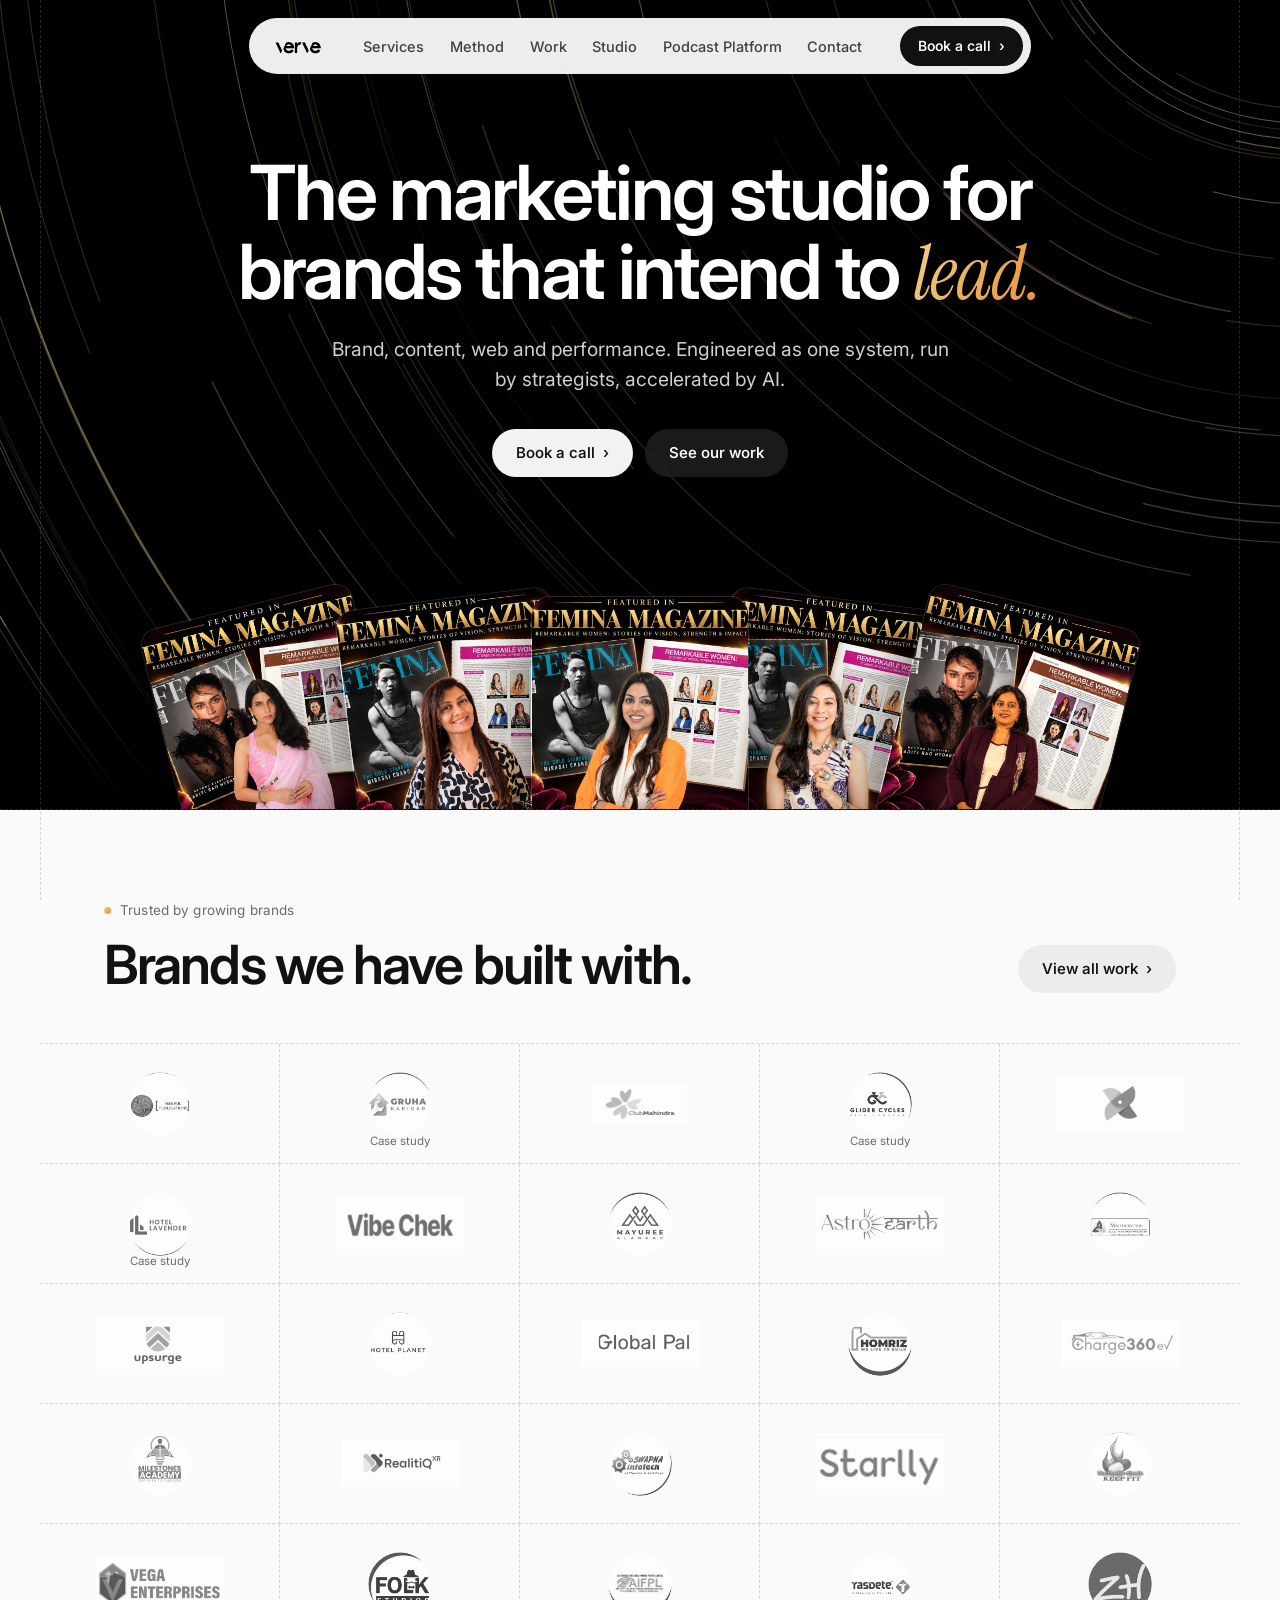
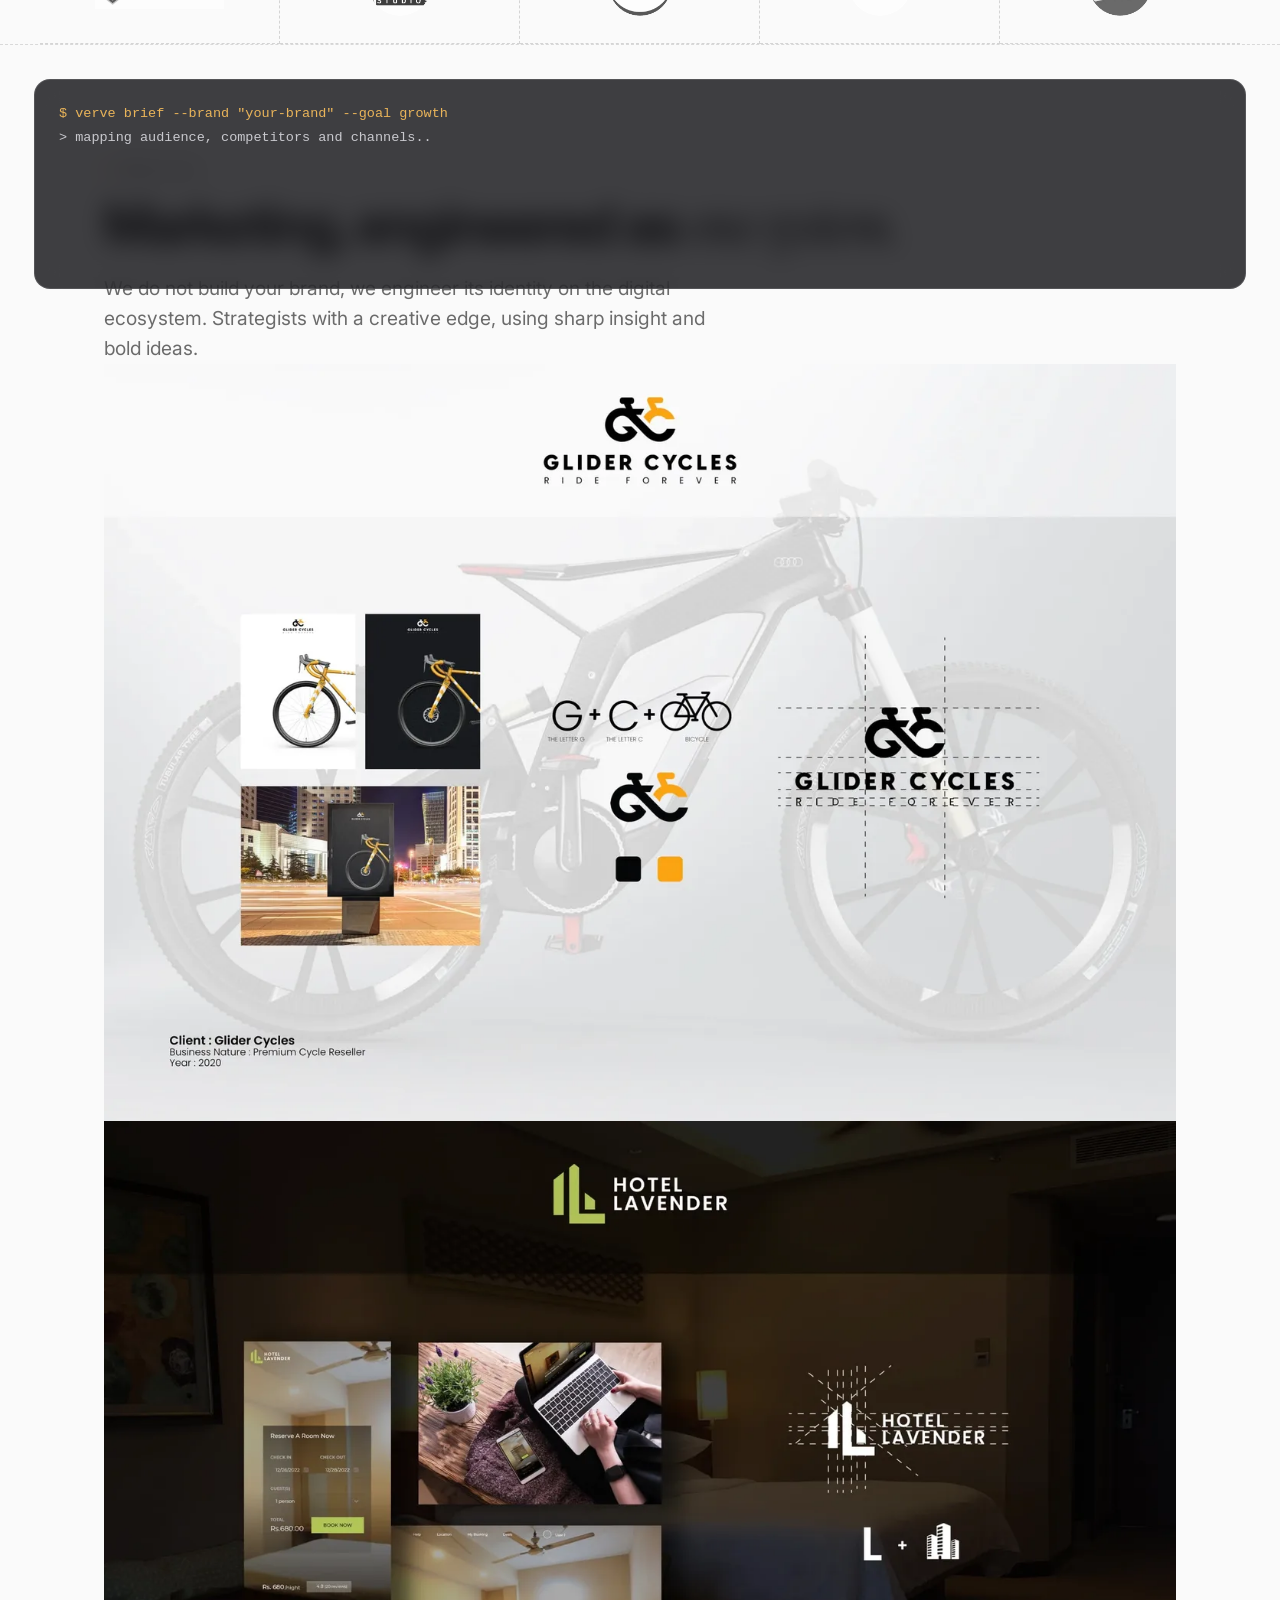
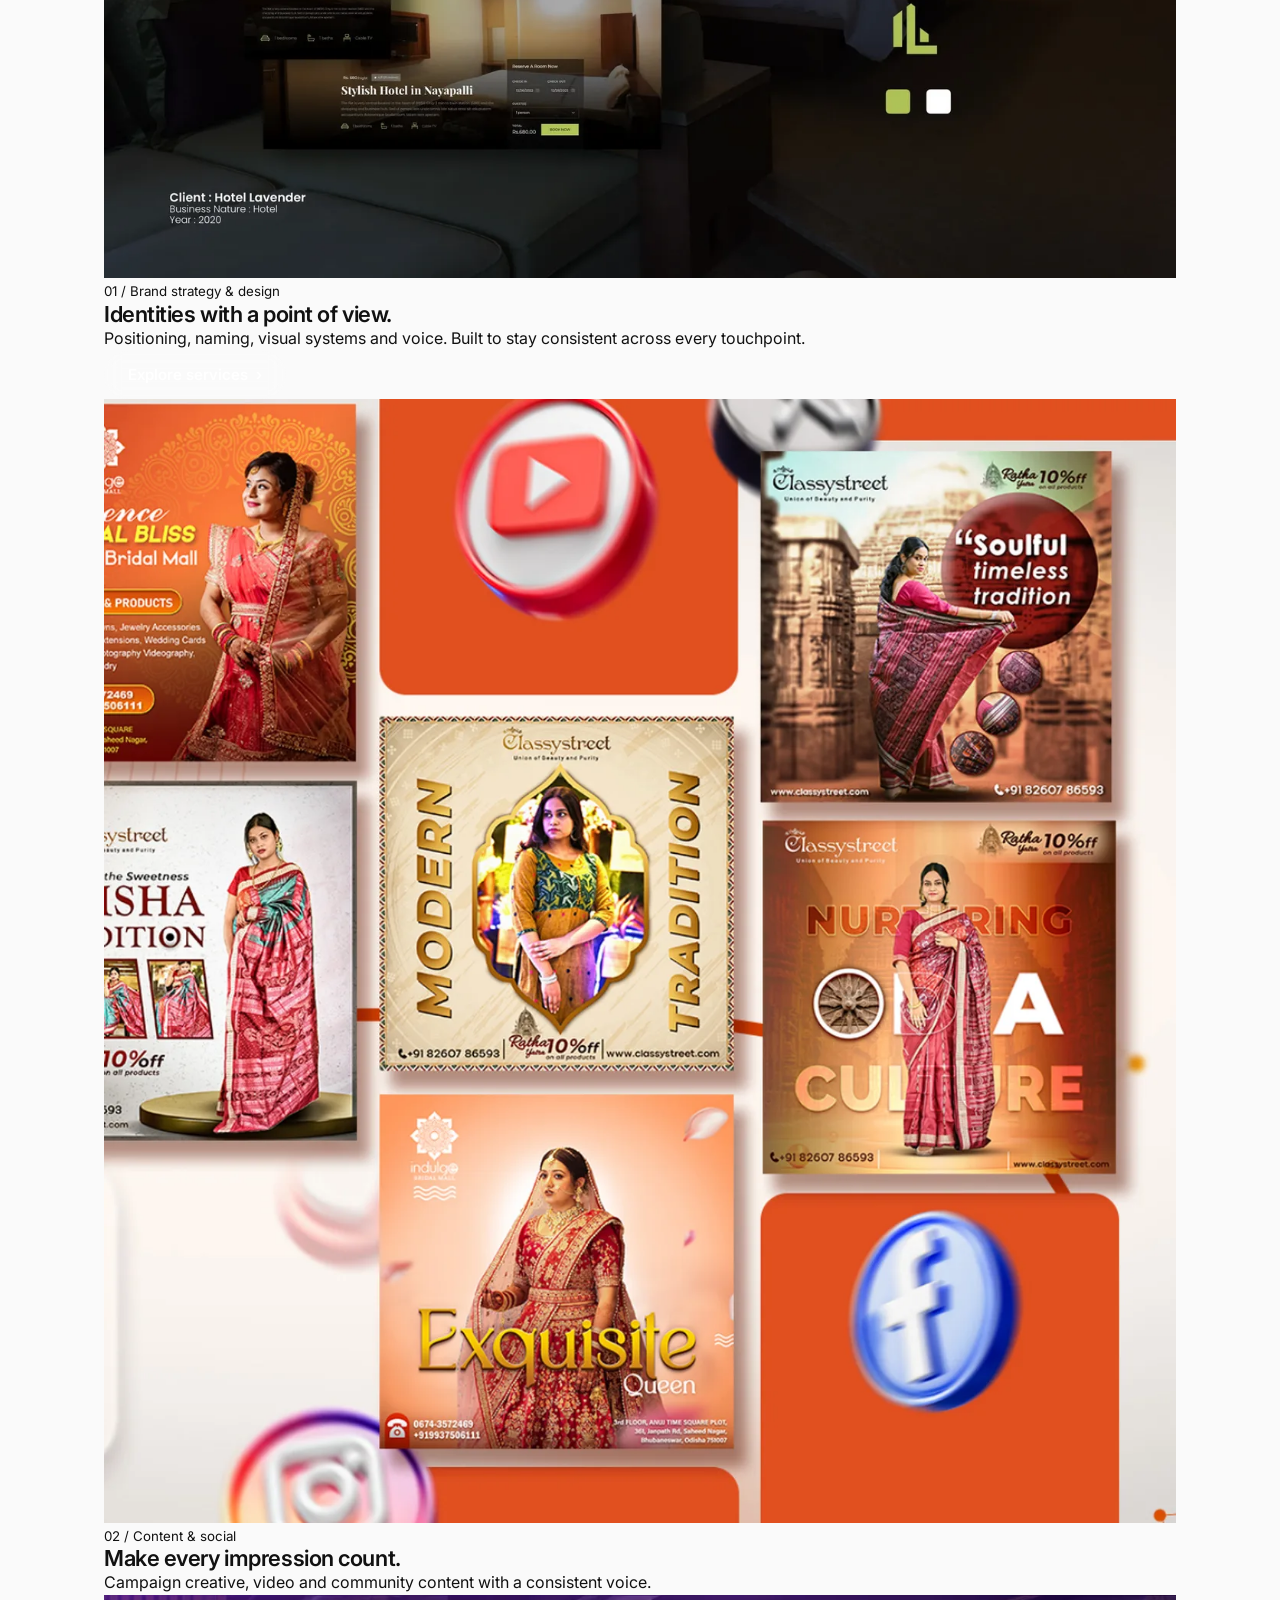
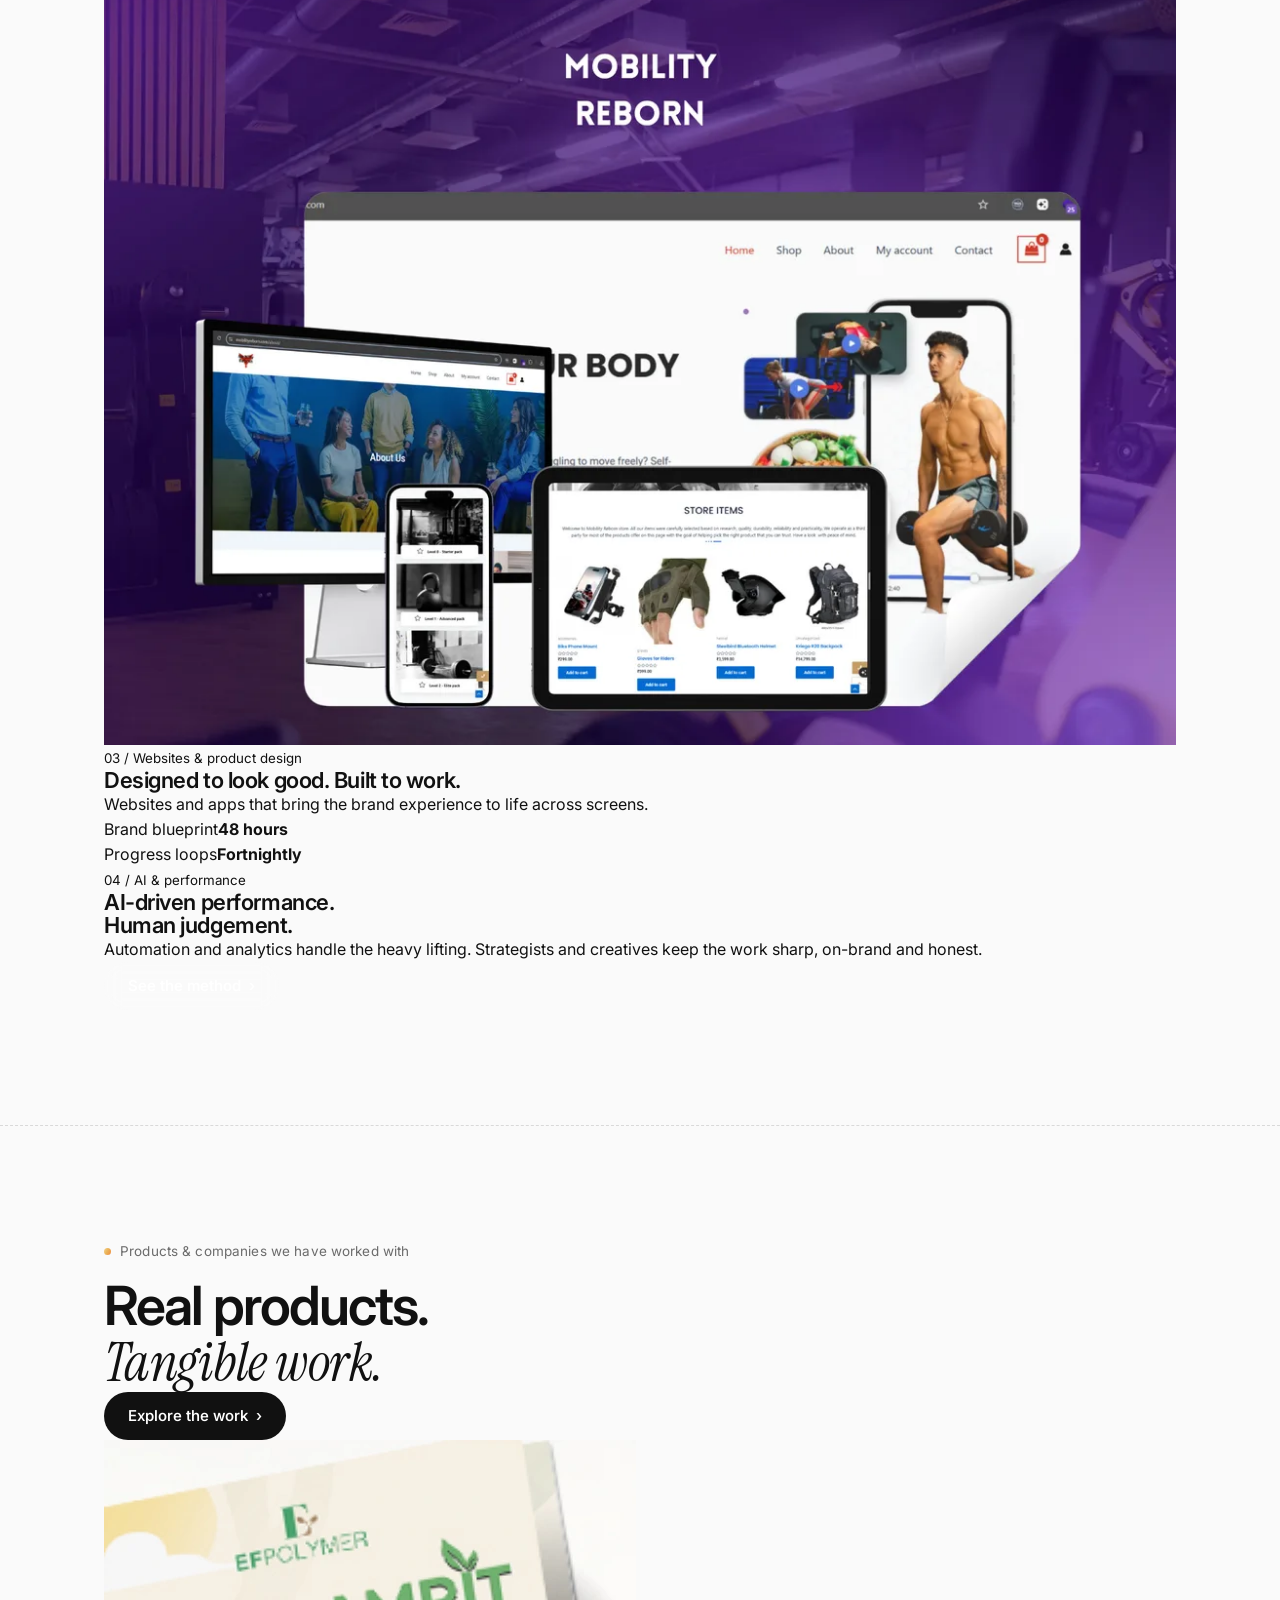
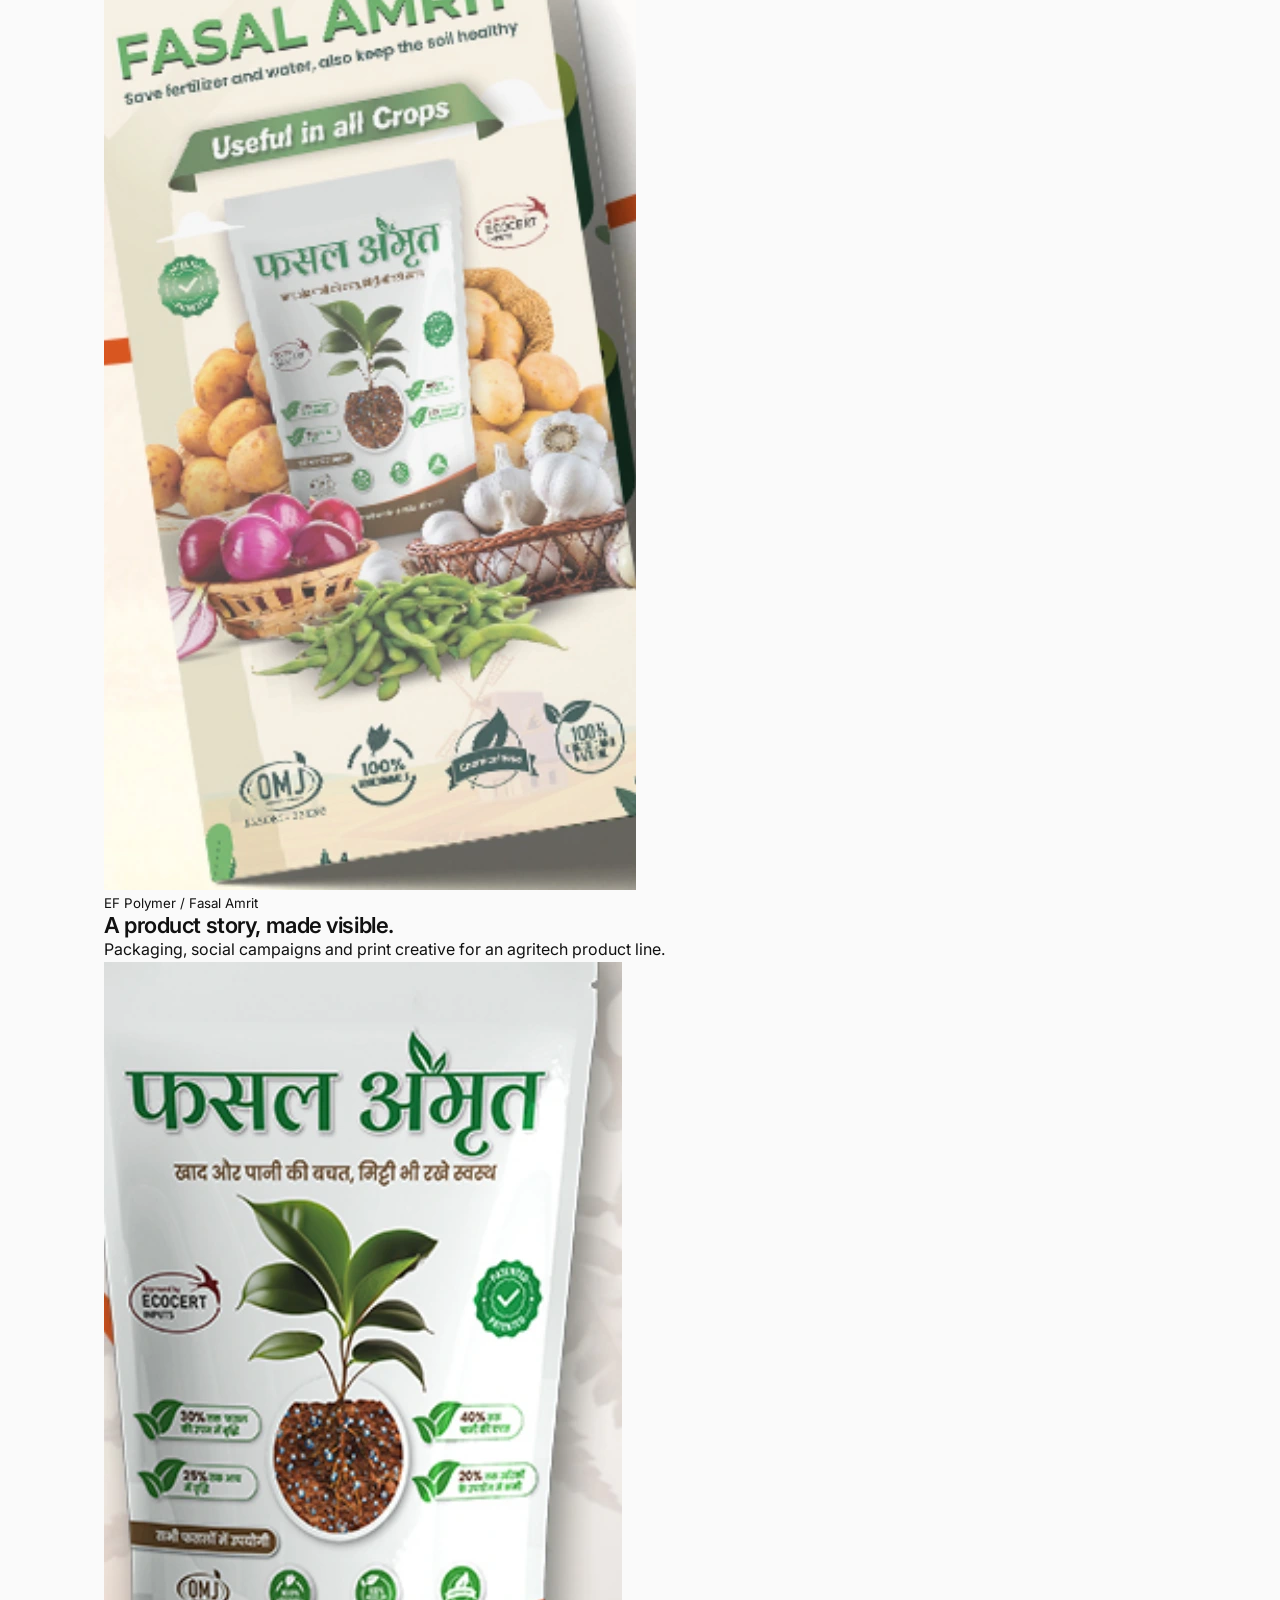
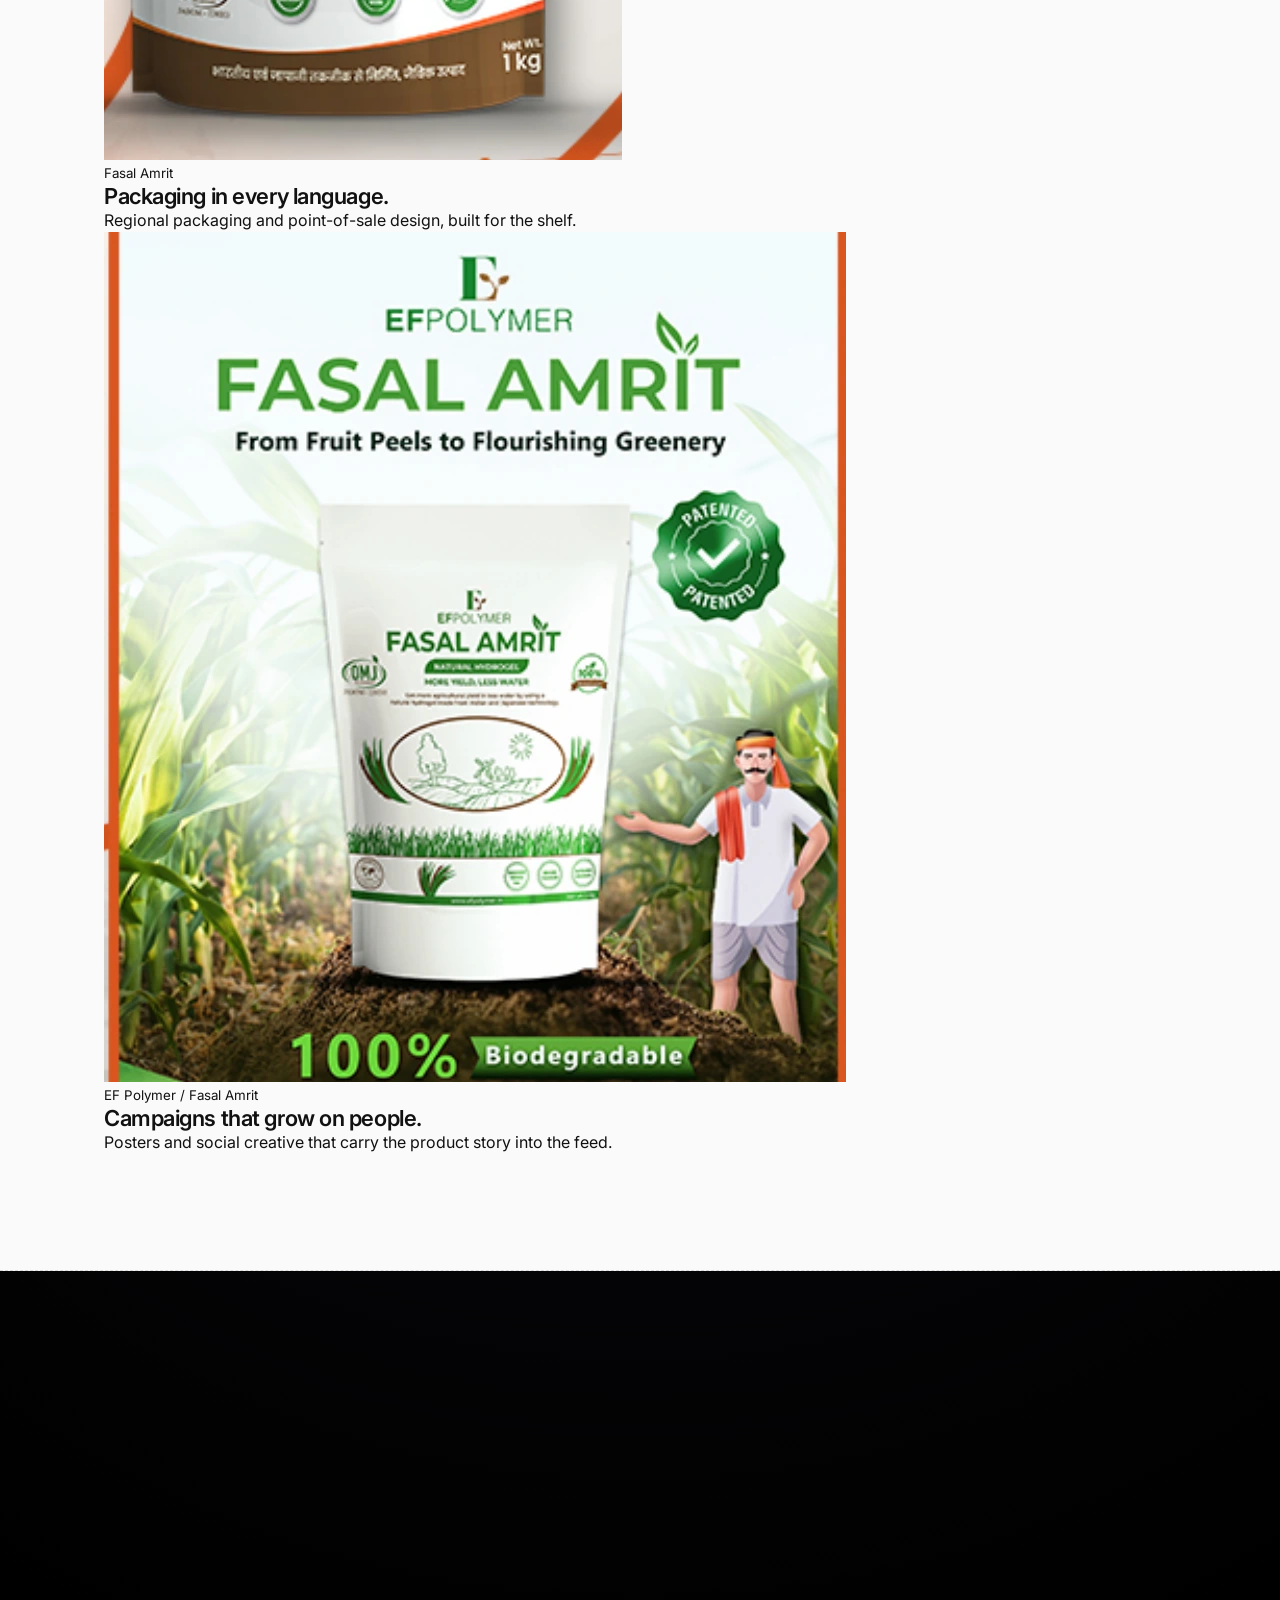
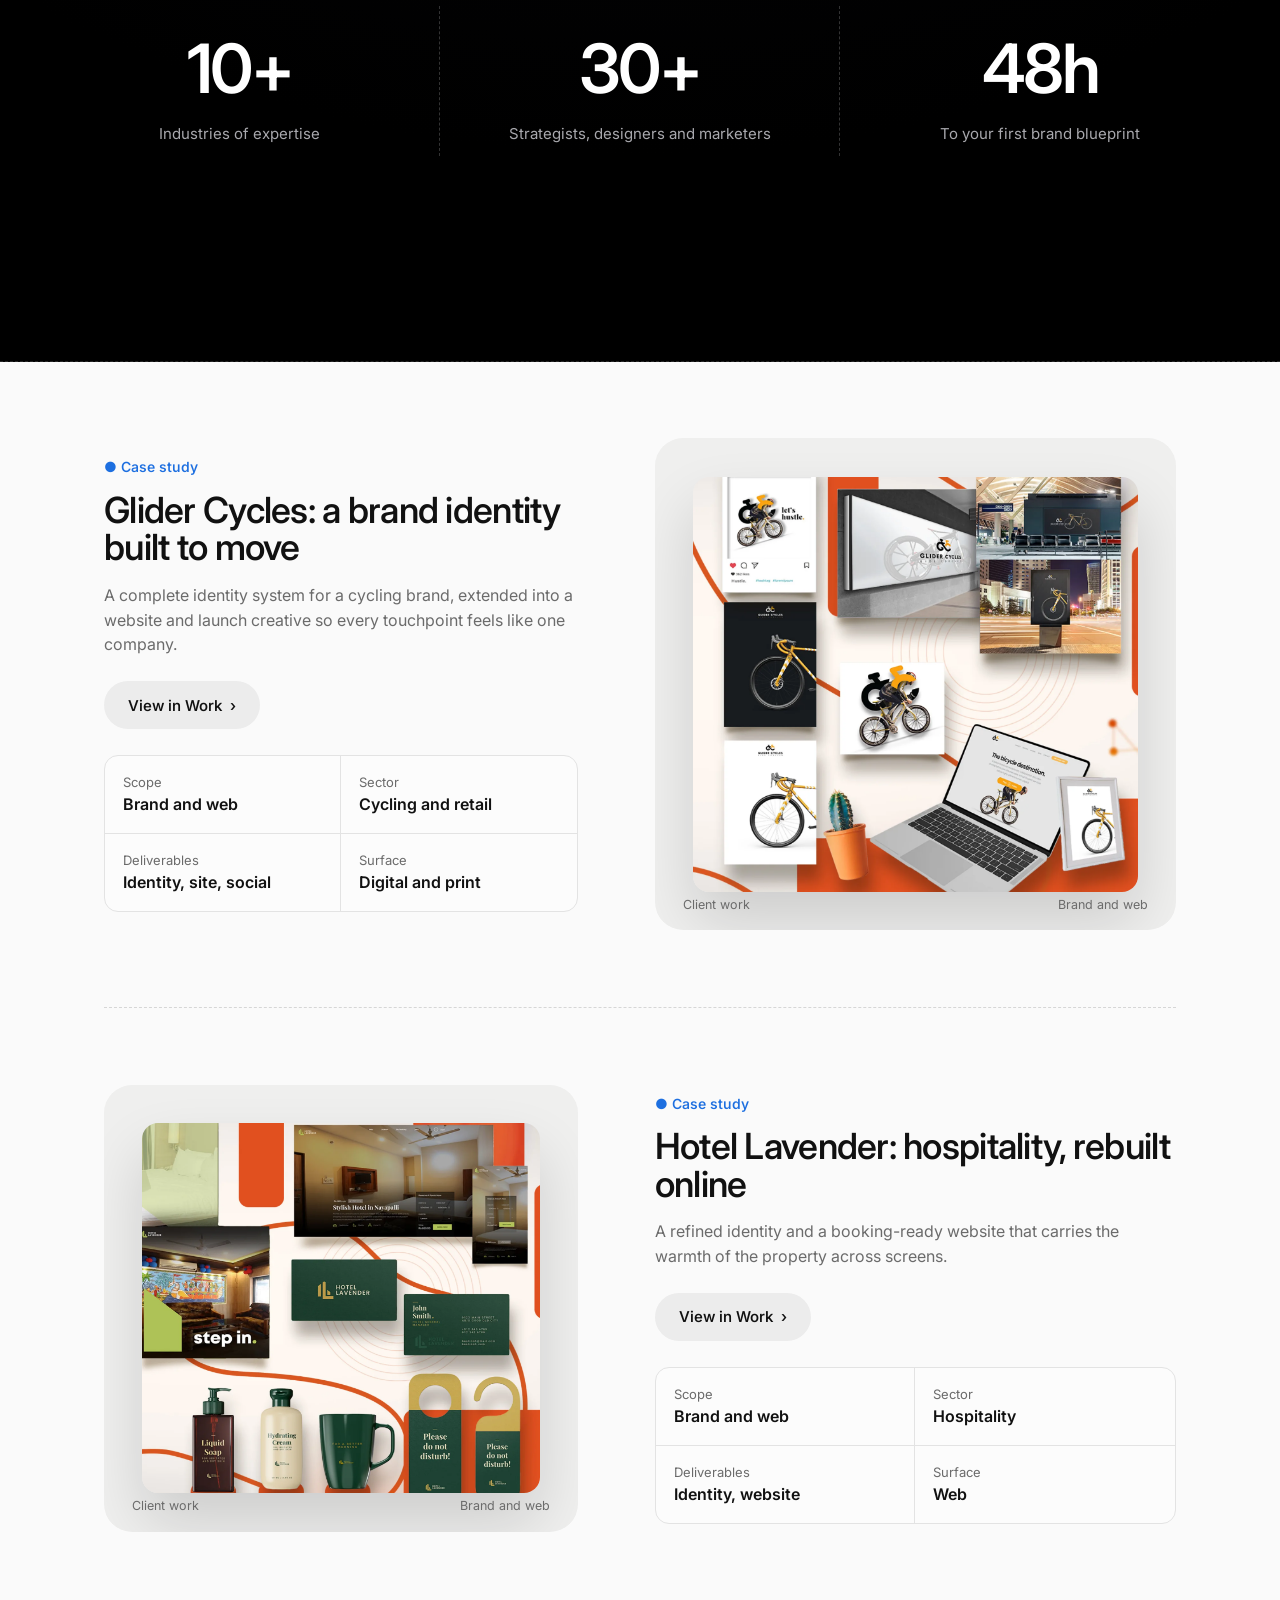
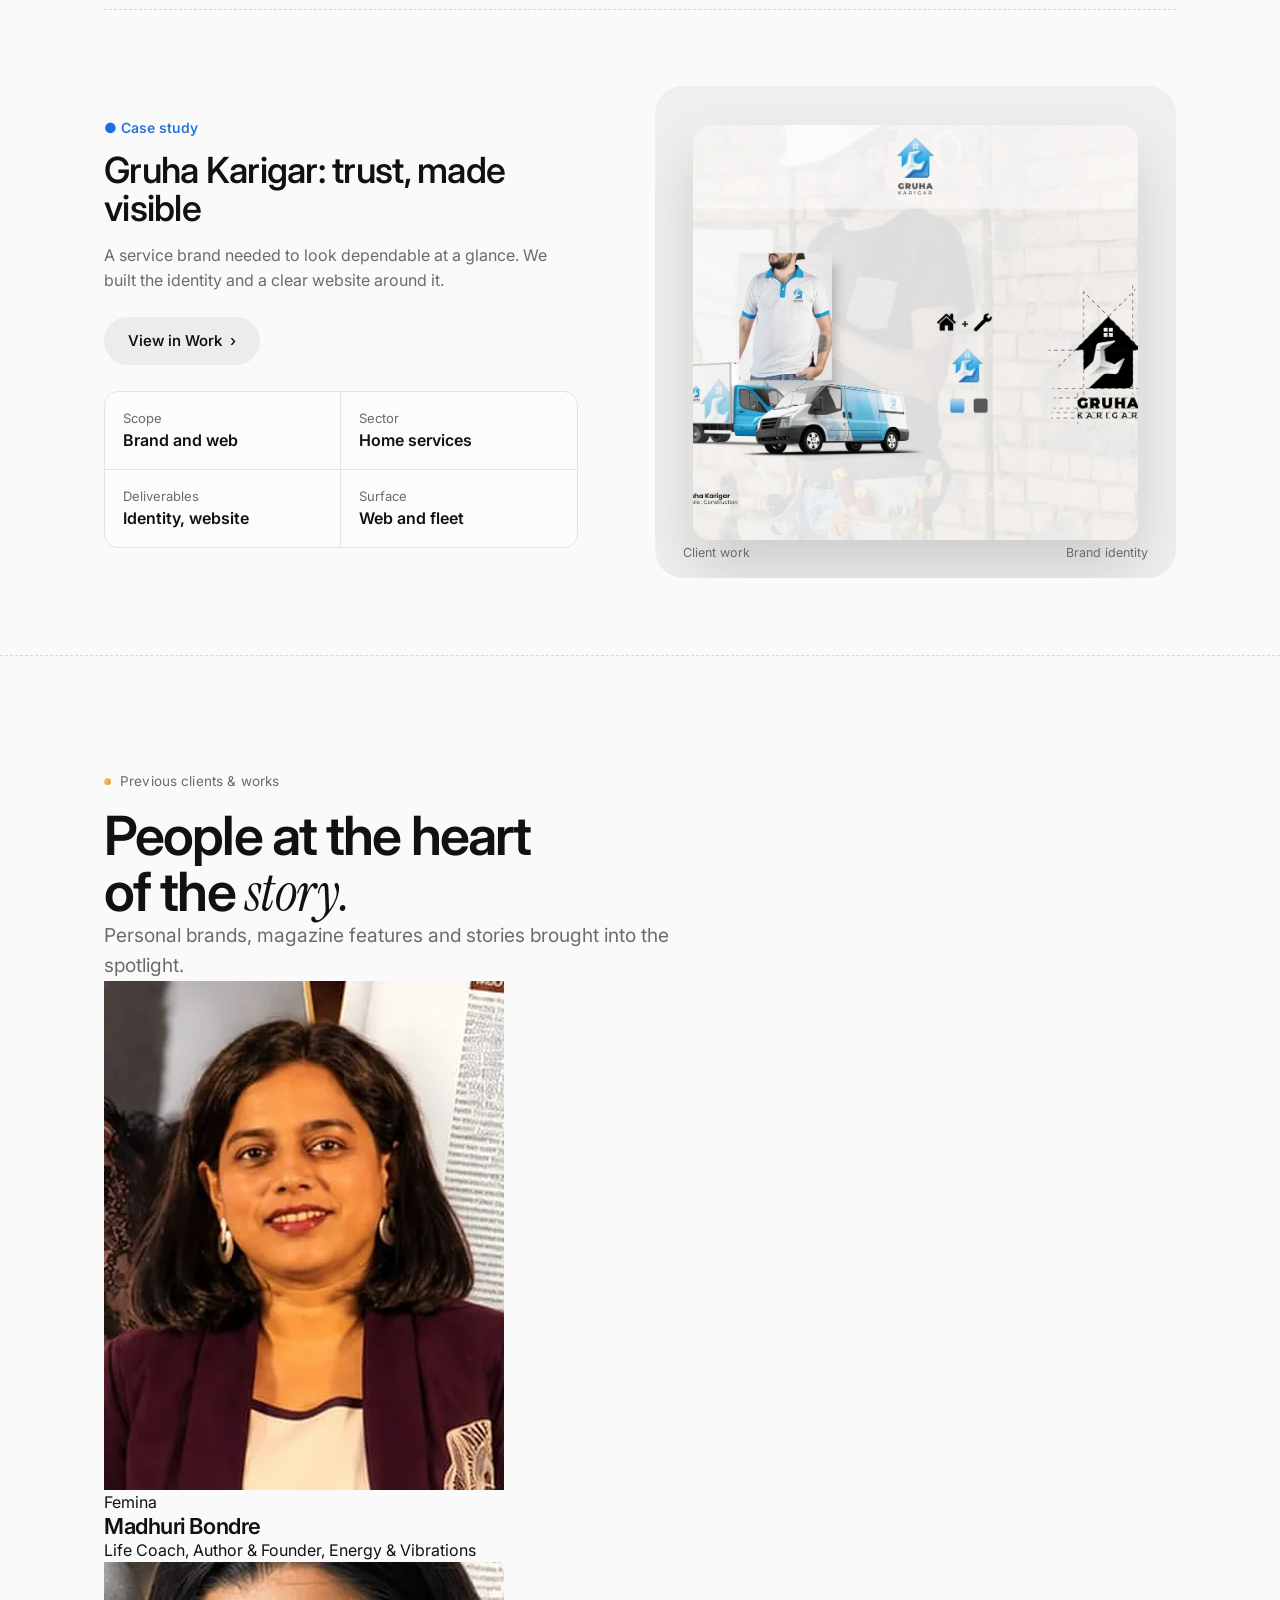
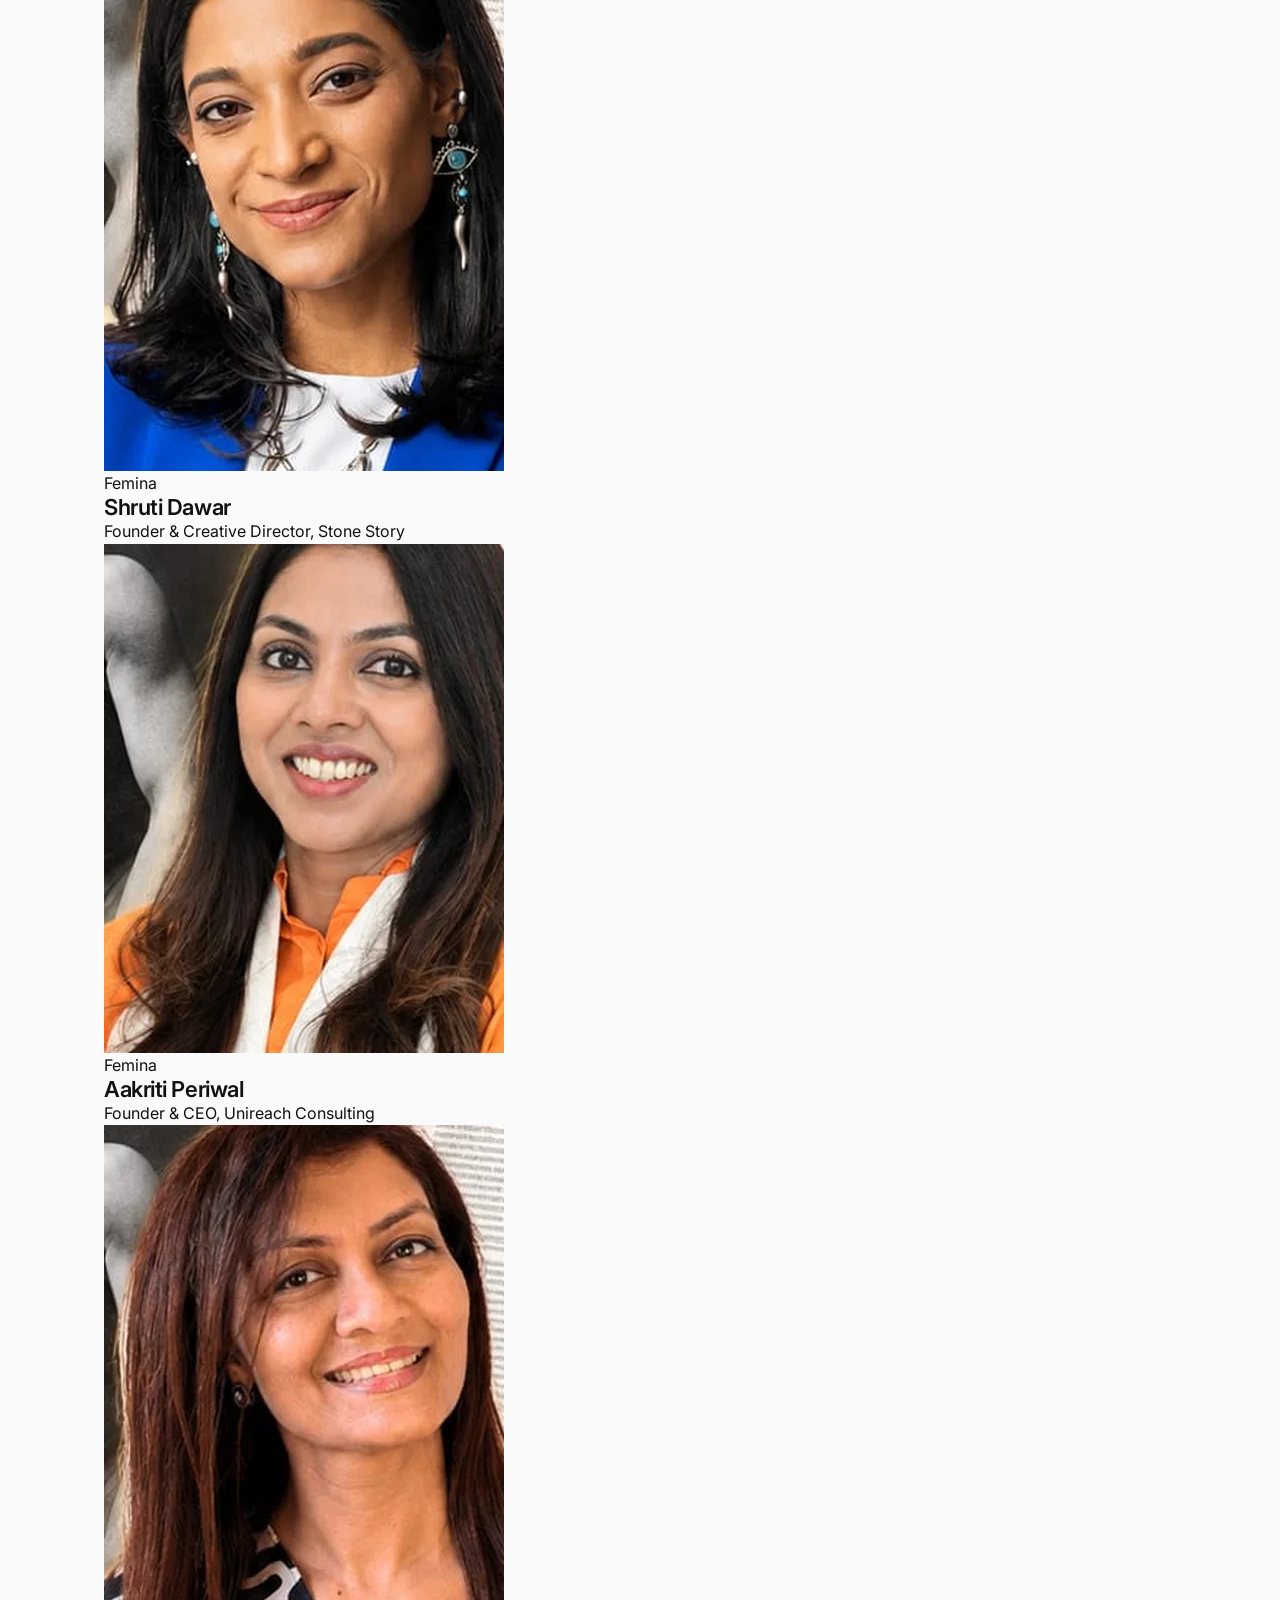
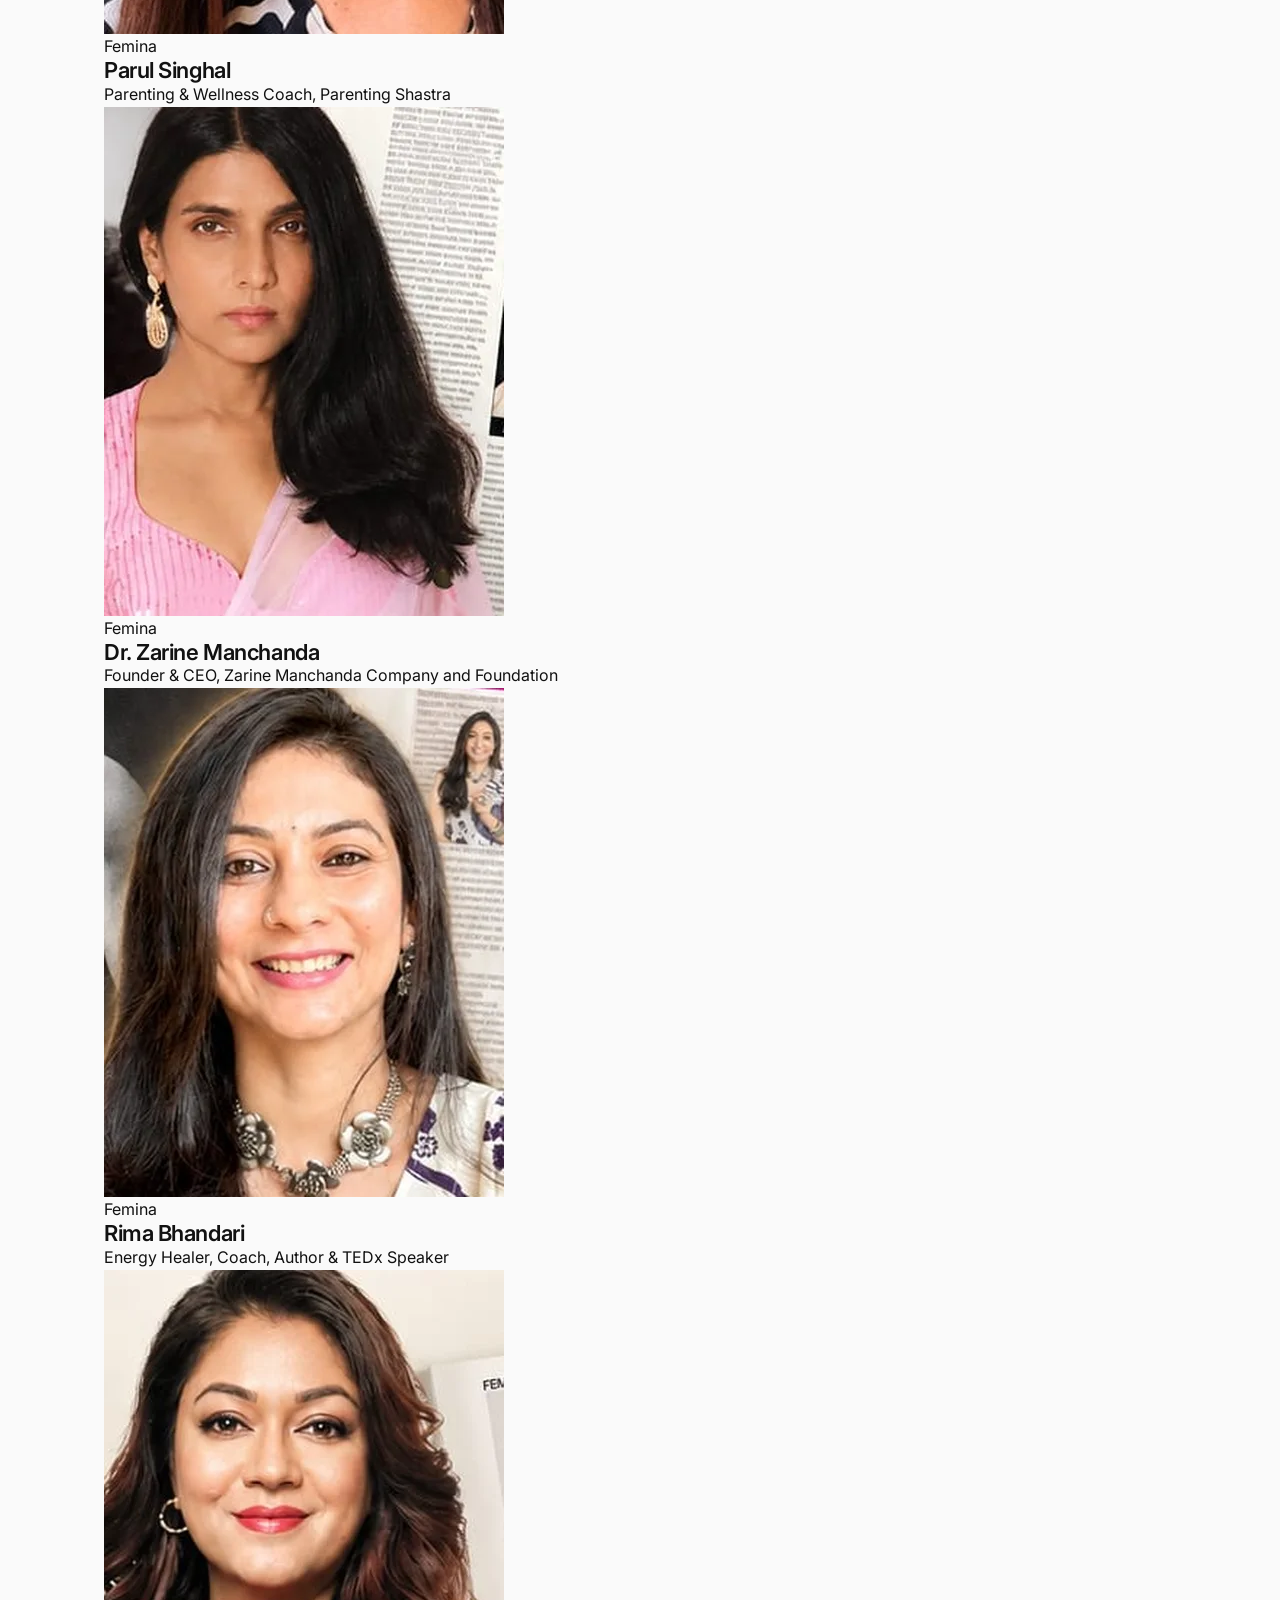
==== commit 16cf6796: "Update print statement from 'Hello' to 'Goodbye'" ====
--- a/index.html
+++ b/index.html
@@ -1,18 +1,15 @@
-<!doctype html><html lang="en"><head><meta charset="utf-8"><meta name="viewport" content="width=device-width,initial-scale=1"><title>Verve | AI-driven marketing studio</title><meta name="description" content="Verve is an AI-driven marketing studio. Brand, content, websites and performance, engineered as one system and run by strategists."><meta property="og:title" content="Verve | AI-driven marketing studio"><meta property="og:description" content="Verve is an AI-driven marketing studio. Brand, content, websites and performance, engineered as one system and run by strategists."><meta property="og:image" content="/assets/v/work5.webp"><meta name="theme-color" content="#050505"><link rel="icon" href="/assets/v/favicon.png"><link rel="preconnect" href="https://fonts.googleapis.com"><link rel="preconnect" href="https://fonts.gstatic.com" crossorigin><link href="https://fonts.googleapis.com/css2?family=Inter:wght@400;450;500;550;600;700&family=Instrument+Serif:ital@1&display=swap" rel="stylesheet"><link rel="stylesheet" href="/css/style.css?v=6"></head><body><div class="rails"></div>
+<!doctype html><html lang="en"><head><meta charset="utf-8"><meta name="viewport" content="width=device-width,initial-scale=1"><title>Verve | AI-driven marketing studio</title><meta name="description" content="Verve is an AI-driven marketing studio. Brand, content, websites and performance, engineered as one system and run by strategists."><meta property="og:title" content="Verve | AI-driven marketing studio"><meta property="og:description" content="Verve is an AI-driven marketing studio. Brand, content, websites and performance, engineered as one system and run by strategists."><meta property="og:image" content="/assets/v/work5.webp"><meta name="theme-color" content="#050505"><link rel="icon" href="/assets/v/favicon.png"><link rel="preconnect" href="https://fonts.googleapis.com"><link rel="preconnect" href="https://fonts.gstatic.com" crossorigin><link href="https://fonts.googleapis.com/css2?family=Inter:wght@400;450;500;550;600;700&family=Instrument+Serif:ital@1&display=swap" rel="stylesheet"><link rel="stylesheet" href="/css/style.css?v=7"></head><body><div class="rails"></div>
 <header class="nav"><div class="pill"><a href="/"><img class="logo" src="/assets/v/verve-logo.png" alt="Verve"></a><ul><li><a href="/services.html">Services</a></li><li><a href="/system.html">Method</a></li><li><a href="/work.html">Work</a></li><li><a href="/about.html">Studio</a></li><li><a href="/podcast.html">Podcast Platform</a></li><li><a href="/contact.html">Contact</a></li></ul><a class="btn k sm" href="/contact.html">Book a call <i>&rsaquo;</i></a><button class="burger" aria-label="Menu">&#9776;</button></div></header><main><section class="hero dark"><canvas id="streaks"></canvas><div class="wrap in"><h1>The marketing studio for brands that intend to <span class="ser gold">lead.</span></h1><p class="lead">Brand, content, web and performance. Engineered as one system, run by strategists, accelerated by AI.</p><div class="cta"><a class="btn w" href="/contact.html">Book a call <i>&rsaquo;</i></a><a class="btn g" href="/work.html">See our work</a></div></div><div class="fan"><figure><img src="/assets/po/zarine.webp" alt="Feature graphic"></figure><figure><img src="/assets/po/parul.webp" alt="Feature graphic"></figure><figure><img src="/assets/po/aakriti.webp" alt="Feature graphic"></figure><figure><img src="/assets/po/rima.webp" alt="Feature graphic"></figure><figure><img src="/assets/po/madhuri.webp" alt="Feature graphic"></figure></div></section>
 <section><div class="wrap"><div style="padding:clamp(60px,7vw,100px) 0 50px;display:flex;justify-content:space-between;align-items:end;gap:30px;flex-wrap:wrap"><div><div class="kick">Trusted by growing brands</div><h2 class="rv">Brands we have built with.</h2></div><a class="btn l" href="/work.html">View all work <i>&rsaquo;</i></a></div></div><div class="wrap" style="padding:0"><div class="lg"><div class="rv" data-d="0"><img class="" src="/assets/v/cl-haneul.png" alt="Haneul Publications" loading="lazy"></div><div class="rv" data-d="60"><img class="" src="/assets/v/cl-gruha.png" alt="Gruha Karigar" loading="lazy"><small>Case study</small></div><div class="rv" data-d="120"><img class="rc" src="/assets/v/logo-clubmahindra.png" alt="Club Mahindra" loading="lazy"></div><div class="rv" data-d="180"><img class="" src="/assets/v/cl-glider.png" alt="Glider Cycles" loading="lazy"><small>Case study</small></div><div class="rv" data-d="240"><img class="rc" src="/assets/v/logo-treebo.png" alt="Treebo" loading="lazy"></div><div class="rv" data-d="0"><img class="" src="/assets/v/cl-hotellavender.png" alt="Hotel Lavender" loading="lazy"><small>Case study</small></div><div class="rv" data-d="60"><img class="rc" src="/assets/v/logo-vibechek.png" alt="Vibe Chek" loading="lazy"></div><div class="rv" data-d="120"><img class="" src="/assets/v/cl-mayuree.png" alt="Mayuree Alankar" loading="lazy"></div><div class="rv" data-d="180"><img class="rc" src="/assets/v/logo-astroearth.png" alt="Astro Earth" loading="lazy"></div><div class="rv" data-d="240"><img class="" src="/assets/v/cl-masterdoctor.png" alt="Masterdoctor" loading="lazy"></div><div class="rv" data-d="0"><img class="rc" src="/assets/v/logo-upsurge.png" alt="Upsurge" loading="lazy"></div><div class="rv" data-d="60"><img class="" src="/assets/v/cl-hotelplanet.png" alt="Hotel Planet" loading="lazy"></div><div class="rv" data-d="120"><img class="rc" src="/assets/v/logo-globalpal.png" alt="Global Pal" loading="lazy"></div><div class="rv" data-d="180"><img class="" src="/assets/v/cl-homriz.png" alt="Homriz" loading="lazy"></div><div class="rv" data-d="240"><img class="rc" src="/assets/v/logo-charge360.png" alt="Charge360 EV" loading="lazy"></div><div class="rv" data-d="0"><img class="" src="/assets/v/cl-milestones.png" alt="Milestones Academy" loading="lazy"></div><div class="rv" data-d="60"><img class="rc" src="/assets/v/logo-realitiq.png" alt="RealitiQ XR" loading="lazy"></div><div class="rv" data-d="120"><img class="" src="/assets/v/cl-swapna.png" alt="Swapna Infotech" loading="lazy"></div><div class="rv" data-d="180"><img class="rc" src="/assets/v/logo-starlly.png" alt="Starlly" loading="lazy"></div><div class="rv" data-d="240"><img class="" src="/assets/v/cl-keepfit.png" alt="Keep Fit" loading="lazy"></div><div class="rv" data-d="0"><img class="rc" src="/assets/v/logo-vega.png" alt="Vega Enterprises" loading="lazy"></div><div class="rv" data-d="60"><img class="" src="/assets/v/cl-folk.png" alt="Folk Studios" loading="lazy"></div><div class="rv" data-d="120"><img class="" src="/assets/v/cl-saifpl.png" alt="SAIFPL" loading="lazy"></div><div class="rv" data-d="180"><img class="" src="/assets/v/cl-tasdete.png" alt="Tasdete" loading="lazy"></div><div class="rv" data-d="240"><img class="" src="/assets/v/cl-zaruri.png" alt="Zaruri Hai" loading="lazy"></div></div></div></section>
 <section class="pad"><div class="wrap"><div class="kick">What we do</div><h2 class="rv" style="max-width:800px">Marketing, engineered as <span class="ser">one system.</span></h2><p class="lead rv" style="margin-top:20px">We do not build your brand, we engineer its identity on the digital ecosystem. Strategists with a creative edge, using sharp insight and bold ideas.</p>
-<div class="fgrid">
-<div class="fc wide rv"><div class="bg"><div class="glow"></div></div><div class="collage c3"><img src="/assets/v/bi-glider.webp" alt="Brand identity" loading="lazy"><img src="/assets/v/bi-lavender.webp" alt="Brand identity" loading="lazy"><img src="/assets/v/bi-gruha.webp" alt="Brand identity" loading="lazy"><img src="/assets/v/bi-siksha.webp" alt="Brand identity" loading="lazy"><img src="/assets/v/bi-hack.webp" alt="Brand identity" loading="lazy"></div><div class="bg" style="background:linear-gradient(180deg,transparent 40%,#000 92%)"></div><div class="row"><div><h3>Brand identities that resonate, inspire and last</h3><p>Positioning, naming, visual systems and voice. Built to be remembered and to scale across every touchpoint.</p></div><a class="btn g" href="/services.html">Explore services <i>&rsaquo;</i></a></div></div>
-<div class="fc rv"><div class="bg"><div class="glow"></div></div><div class="collage c2"><img src="/assets/po/shruti1.webp" alt="Feature graphic" loading="lazy"><img src="/assets/v/cs-13.webp" alt="Social creative" loading="lazy"></div><div class="bg" style="background:linear-gradient(180deg,transparent 40%,#000 92%)"></div><div><h3>Content and social</h3><p>Campaign creative, video and community content with a consistent voice.</p></div></div>
-<div class="fc rv" data-d="100"><div class="bg"><div class="glow"></div></div><div class="collage c2"><img src="/assets/v/cs-17.webp" alt="Website design" loading="lazy"><img src="/assets/v/cs-05.webp" alt="Web UI" loading="lazy"></div><div class="bg" style="background:linear-gradient(180deg,transparent 40%,#000 92%)"></div><div><h3>Websites and product design</h3><p>Fast, conversion-led sites and apps that look like a product and work like a team.</p></div></div>
-<div class="fc wide rv" style="min-height:560px"><div class="bg"><div class="glow"></div></div><div class="term" id="term" aria-label="Verve workflow"></div><div class="wid" style="right:34px;top:180px"><span>Brand blueprint</span><b>48 hours</b></div><div class="wid" style="right:34px;top:268px;opacity:.9"><span>Progress loops</span><b>Fortnightly</b></div><div class="row"><div><h3>AI-driven performance, human judgement</h3><p>Automation and analytics handle the heavy lifting. Strategists and creatives keep the work sharp, on-brand and honest. Reports you can read in a minute.</p></div><a class="btn g" href="/system.html">See the method <i>&rsaquo;</i></a></div></div>
-</div></div></section>
+<div class="service-grid"><article class="service-card wide rv"><div class="service-art identity-art"><img src="/assets/v/bi-glider.webp" alt="Glider Cycles identity system" loading="lazy"><img src="/assets/v/bi-lavender.webp" alt="Hotel Lavender identity system" loading="lazy"></div><div class="service-copy"><small>01 / Brand strategy &amp; design</small><h3>Identities with a point of view.</h3><p>Positioning, naming, visual systems and voice. Built to stay consistent across every touchpoint.</p><a class="btn g" href="/services.html">Explore services <i>&rsaquo;</i></a></div></article><article class="service-card rv"><div class="service-art"><img src="/assets/v/cs-13.webp" alt="Selected social campaign creative" loading="lazy"></div><div class="service-copy"><small>02 / Content &amp; social</small><h3>Make every impression count.</h3><p>Campaign creative, video and community content with a consistent voice.</p></div></article><article class="service-card rv"><div class="service-art"><img src="/assets/v/work1.webp" alt="Original Verve website design portfolio" loading="lazy"></div><div class="service-copy"><small>03 / Websites &amp; product design</small><h3>Designed to look good. Built to work.</h3><p>Websites and apps that bring the brand experience to life across screens.</p></div></article><article class="service-card wide workflow-card rv"><div class="workflow-visual"><div class="term" id="term" aria-label="Verve workflow"></div><div class="workflow-notes"><div><span>Brand blueprint</span><b>48 hours</b></div><div><span>Progress loops</span><b>Fortnightly</b></div></div></div><div class="service-copy"><small>04 / AI &amp; performance</small><h3>AI-driven performance.<br>Human judgement.</h3><p>Automation and analytics handle the heavy lifting. Strategists and creatives keep the work sharp, on-brand and honest.</p><a class="btn g" href="/system.html">See the method <i>&rsaquo;</i></a></div></article></div></div></section>
+<section class="pad product-work"><div class="wrap"><div class="section-top"><div><div class="kick">Products &amp; companies we have worked with</div><h2>Real products.<br><span class="ser">Tangible work.</span></h2></div><a class="btn k" href="/work.html">Explore the work <i>&rsaquo;</i></a></div><div class="product-grid"><article class="product-card ef"><div class="product-image"><img src="/assets/v/ef-packet.webp" alt="EF Polymer Fasal Amrit product packet" loading="lazy"></div><div><small>EF Polymer / Fasal Amrit</small><h3>A product story, made visible.</h3><p>Packaging, social campaigns and print creative for an agritech product line.</p></div></article><article class="product-card"><div class="product-image"><img src="/assets/v/ef-hindi.webp" alt="Fasal Amrit Hindi packaging" loading="lazy"></div><div><small>Fasal Amrit</small><h3>Packaging in every language.</h3><p>Regional packaging and point-of-sale design, built for the shelf.</p></div></article><article class="product-card ef"><div class="product-image"><img src="/assets/v/ef-poster.webp" alt="Fasal Amrit campaign poster" loading="lazy"></div><div><small>EF Polymer / Fasal Amrit</small><h3>Campaigns that grow on people.</h3><p>Posters and social creative that carry the product story into the feed.</p></div></article></div></div></section>
 <section class="dark nums"><div class="wrap ctr pad" style="padding-bottom:0"><div class="kick" style="justify-content:center">In numbers</div><h2 class="rv">Built across industries,<br>delivered by one team.</h2><div class="grid3"><div><b data-to="10" data-s="+">0</b><span>Industries of expertise</span></div><div><b data-to="30" data-s="+">0</b><span>Strategists, designers and marketers</span></div><div><b data-to="48" data-s="h">0</b><span>To your first brand blueprint</span></div></div></div><div class="horizon"></div></section>
 <section><div class="wrap"><div class="case"><div class="txt rv"><div class="badge">&#9679; Case study</div><h3>Glider Cycles: a brand identity built to move</h3><p>A complete identity system for a cycling brand, extended into a website and launch creative so every touchpoint feels like one company.</p><a class="btn l" href="/work.html">View in Work <i>&rsaquo;</i></a><div class="tbl"><div><small>Scope</small><b>Brand and web</b></div><div><small>Sector</small><b>Cycling and retail</b></div><div><small>Deliverables</small><b>Identity, site, social</b></div><div><small>Surface</small><b>Digital and print</b></div></div></div><div class="stage rv" data-d="100"><img src="/assets/v/cs-17.webp" alt="Glider Cycles brand and website" loading="lazy"><div class="cap"><span>Client work</span><span>Brand and web</span></div></div></div>
 <div class="case flip sep"><div class="txt rv"><div class="badge">&#9679; Case study</div><h3>Hotel Lavender: hospitality, rebuilt online</h3><p>A refined identity and a booking-ready website that carries the warmth of the property across screens.</p><a class="btn l" href="/work.html">View in Work <i>&rsaquo;</i></a><div class="tbl"><div><small>Scope</small><b>Brand and web</b></div><div><small>Sector</small><b>Hospitality</b></div><div><small>Deliverables</small><b>Identity, website</b></div><div><small>Surface</small><b>Web</b></div></div></div><div class="stage rv" data-d="100"><img src="/assets/v/cs-18.webp" alt="Hotel Lavender brand and website" loading="lazy"><div class="cap"><span>Client work</span><span>Brand and web</span></div></div></div>
 <div class="case sep"><div class="txt rv"><div class="badge">&#9679; Case study</div><h3>Gruha Karigar: trust, made visible</h3><p>A service brand needed to look dependable at a glance. We built the identity and a clear website around it.</p><a class="btn l" href="/work.html">View in Work <i>&rsaquo;</i></a><div class="tbl"><div><small>Scope</small><b>Brand and web</b></div><div><small>Sector</small><b>Home services</b></div><div><small>Deliverables</small><b>Identity, website</b></div><div><small>Surface</small><b>Web and fleet</b></div></div></div><div class="stage rv" data-d="100"><img src="/assets/v/bi-gruha.webp" alt="Gruha Karigar brand identity" loading="lazy"><div class="cap"><span>Client work</span><span>Brand identity</span></div></div></div></div></section>
-<section class="posters dark"><div class="wrap ctr" style="margin-bottom:56px"><div class="kick" style="justify-content:center">Stories we have helped tell</div><h2 class="rv">Real voices. Real <span class="ser gold">visibility.</span></h2><p class="lead rv" style="margin-top:18px">Press features, magazine spotlights and personal brand launches, designed and delivered end to end.</p></div><div class="wmask"><div class="row "><figure><img src="/assets/po/madhuri.webp" alt="Feature graphic" loading="lazy"></figure><figure><img src="/assets/po/parul.webp" alt="Feature graphic" loading="lazy"></figure><figure><img src="/assets/po/aakriti.webp" alt="Feature graphic" loading="lazy"></figure><figure><img src="/assets/po/shruti1.webp" alt="Feature graphic" loading="lazy"></figure><figure><img src="/assets/po/rima.webp" alt="Feature graphic" loading="lazy"></figure><figure><img src="/assets/po/zarine.webp" alt="Feature graphic" loading="lazy"></figure><figure><img src="/assets/po/shalinee.webp" alt="Feature graphic" loading="lazy"></figure><figure><img src="/assets/po/madhuri.webp" alt="Feature graphic" loading="lazy"></figure><figure><img src="/assets/po/parul.webp" alt="Feature graphic" loading="lazy"></figure><figure><img src="/assets/po/aakriti.webp" alt="Feature graphic" loading="lazy"></figure><figure><img src="/assets/po/shruti1.webp" alt="Feature graphic" loading="lazy"></figure><figure><img src="/assets/po/rima.webp" alt="Feature graphic" loading="lazy"></figure><figure><img src="/assets/po/zarine.webp" alt="Feature graphic" loading="lazy"></figure><figure><img src="/assets/po/shalinee.webp" alt="Feature graphic" loading="lazy"></figure></div></div><div class="wmask"><div class="row r2"><figure><img src="/assets/po/shruti2.webp" alt="Feature graphic" loading="lazy"></figure><figure><img src="/assets/po/shanaz.webp" alt="Feature graphic" loading="lazy"></figure><figure><img src="/assets/po/shalinee.webp" alt="Feature graphic" loading="lazy"></figure><figure><img src="/assets/po/femina.webp" alt="Feature graphic" loading="lazy"></figure><figure><img src="/assets/po/zarine.webp" alt="Feature graphic" loading="lazy"></figure><figure><img src="/assets/po/rima.webp" alt="Feature graphic" loading="lazy"></figure><figure><img src="/assets/po/shruti1.webp" alt="Feature graphic" loading="lazy"></figure><figure><img src="/assets/po/shruti2.webp" alt="Feature graphic" loading="lazy"></figure><figure><img src="/assets/po/shanaz.webp" alt="Feature graphic" loading="lazy"></figure><figure><img src="/assets/po/shalinee.webp" alt="Feature graphic" loading="lazy"></figure><figure><img src="/assets/po/femina.webp" alt="Feature graphic" loading="lazy"></figure><figure><img src="/assets/po/zarine.webp" alt="Feature graphic" loading="lazy"></figure><figure><img src="/assets/po/rima.webp" alt="Feature graphic" loading="lazy"></figure><figure><img src="/assets/po/shruti1.webp" alt="Feature graphic" loading="lazy"></figure></div></div></section>
+<section class="pad people-section"><div class="wrap"><div class="kick">Previous clients & works</div><div class="section-top"><h2>People at the heart<br>of the <span class="ser">story.</span></h2><p class="lead">Personal brands, magazine features and stories brought into the spotlight.</p></div><div class="people-grid"><article class="person rv"><div class="portrait"><img src="/assets/pp/clients/madhuri.webp" alt="Madhuri Bondre" loading="lazy"><span class="media-tag">Femina</span></div><div class="person-info"><h3>Madhuri Bondre</h3><p>Life Coach, Author &amp; Founder, Energy &amp; Vibrations</p></div></article><article class="person rv"><div class="portrait"><img src="/assets/pp/clients/shruti.webp" alt="Shruti Dawar" loading="lazy"><span class="media-tag">Femina</span></div><div class="person-info"><h3>Shruti Dawar</h3><p>Founder &amp; Creative Director, Stone Story</p></div></article><article class="person rv"><div class="portrait"><img src="/assets/pp/clients/aakriti.webp" alt="Aakriti Periwal" loading="lazy"><span class="media-tag">Femina</span></div><div class="person-info"><h3>Aakriti Periwal</h3><p>Founder &amp; CEO, Unireach Consulting</p></div></article><article class="person rv"><div class="portrait"><img src="/assets/pp/clients/parul.webp" alt="Parul Singhal" loading="lazy"><span class="media-tag">Femina</span></div><div class="person-info"><h3>Parul Singhal</h3><p>Parenting &amp; Wellness Coach, Parenting Shastra</p></div></article><article class="person rv"><div class="portrait"><img src="/assets/pp/clients/zarine.webp" alt="Dr. Zarine Manchanda" loading="lazy"><span class="media-tag">Femina</span></div><div class="person-info"><h3>Dr. Zarine Manchanda</h3><p>Founder &amp; CEO, Zarine Manchanda Company and Foundation</p></div></article><article class="person rv"><div class="portrait"><img src="/assets/pp/clients/rima.webp" alt="Rima Bhandari" loading="lazy"><span class="media-tag">Femina</span></div><div class="person-info"><h3>Rima Bhandari</h3><p>Energy Healer, Coach, Author &amp; TEDx Speaker</p></div></article><article class="person rv"><div class="portrait"><img src="/assets/pp/clients/shalinee.webp" alt="Shalinee Fernandez" loading="lazy"><span class="media-tag">Femina</span></div><div class="person-info"><h3>Shalinee Fernandez</h3><p>Vice-President General Counsel, YTY Group</p></div></article><article class="person rv"><div class="portrait"><img src="/assets/pp/clients/neera.webp" alt="Neera Paritosh" loading="lazy"><span class="media-tag">Femina</span></div><div class="person-info"><h3>Neera Paritosh</h3><p>Author, Life Coach, Speaker &amp; Digital Creator</p></div></article></div></div></section>
+<section class="pad network dark"><div class="wrap"><div class="kick">People &amp; Perspectives ecosystem</div><div class="section-top"><h2>Your story.<br><span class="ser gold">Everywhere.</span></h2><p class="lead">From the studio to the screen. Podcast production, press-release distribution, audio and social amplification.</p></div><div class="bento"><div class="bento-studio"><img src="/assets/pp/bts/media_wide.jpg" alt="The People &amp; Perspectives podcast set" loading="lazy"><div class="tile-label"><small>Behind the conversations</small><b>A real set. A real crew.</b></div></div><div class="bento-logos"><div class="tile-heading">Distribution network</div><div class="media-grid"><div><img src="/assets/pp/logos/n_ndtv.svg" alt="NDTV" loading="lazy"></div><div><img src="/assets/pp/logos/n_toi.svg" alt="Times of India" loading="lazy"></div><div><img src="/assets/pp/logos/n_ht.svg" alt="Hindustan Times" loading="lazy"></div><div><img src="/assets/pp/logos/new_forbes_logo.svg" alt="Forbes" loading="lazy"></div><div><img src="/assets/pp/logos/n_zeenews.svg" alt="Zee News" loading="lazy"></div><div><img src="/assets/pp/logos/n_news18.svg" alt="News18" loading="lazy"></div><div><img src="/assets/pp/logos/n_et.svg" alt="Economic Times" loading="lazy"></div><div><img src="/assets/pp/logos/n_bs.svg" alt="Business Standard" loading="lazy"></div><div><img src="/assets/pp/logos/midday.png" alt="Mid-day" loading="lazy"></div></div><p>Media and wire options vary by campaign. Logos identify distribution outlets, not endorsements.</p></div><div class="bento-video"><video src="/assets/pp/bts/bts1.mp4" poster="/assets/pp/bts/bts1.jpg" autoplay muted loop playsinline preload="metadata"></video><div class="tile-label"><small>On set</small><b>Behind the scenes</b></div></div><div class="bento-video"><video src="/assets/pp/bts/bts3.mp4" poster="/assets/pp/bts/bts3.jpg" autoplay muted loop playsinline preload="metadata"></video><div class="tile-label"><small>Production diaries</small><b>Stories in the making</b></div></div><div class="bento-faces"><img src="/assets/pp/faces/guest1.jpg" alt="Masarrat A. Shah" loading="lazy"><img src="/assets/pp/faces/guest2.jpg" alt="Neera Paritosh" loading="lazy"><img src="/assets/pp/faces/guest3.jpg" alt="Dr. Neha Sachde" loading="lazy"><div class="tile-label"><small>People &amp; Perspectives</small><b>Voices worth hearing.</b></div></div></div><div class="network-link"><a class="btn w" href="/podcast.html">Explore the platform <i>&rsaquo;</i></a><span>All behind-the-scenes clips play without sound.</span></div></div></section>
 <section class="pad"><div class="wrap"><div class="pod"><div class="rv"><div class="kick">A platform by People &amp; Perspectives</div><h2>Where voices meet <span class="ser">visibility.</span></h2><p class="lead">People &amp; Perspectives is our podcasting platform: guest stories, studio production, press release distribution and audio and social amplification, all in one place.</p><div style="display:flex;gap:10px;margin-top:30px;flex-wrap:wrap"><a class="btn k" href="https://people-and-perspectives-site.pages.dev" rel="noopener">Visit the platform <i>&rsaquo;</i></a><a class="btn l" href="/podcast.html">Learn more</a></div><div class="guests"><img src="/assets/pp/faces/guest1.jpg" alt="Masarrat A. Shah" loading="lazy"><img src="/assets/pp/faces/guest2.jpg" alt="Neera Paritosh" loading="lazy"><img src="/assets/pp/faces/guest3.jpg" alt="Dr. Neha Sachde" loading="lazy"><img src="/assets/pp/faces/guest4.jpg" alt="Geetika Anand Gupta" loading="lazy"><img src="/assets/pp/faces/guest5.jpg" alt="Niradananda Nanda" loading="lazy"><img src="/assets/pp/clients/madhuri.webp" alt="Guest" loading="lazy"><img src="/assets/pp/clients/parul.webp" alt="Guest" loading="lazy"><img src="/assets/pp/clients/aakriti.webp" alt="Guest" loading="lazy"></div></div><div class="phone rv" data-d="120"><video src="/assets/pp/launch.mp4" poster="/assets/pp/launch.jpg" muted loop playsinline preload="none"></video><div class="badge2"><span>Now streaming</span><b>People &amp; Perspectives</b></div></div></div></div></section>
 <section class="story dark"><div class="wrap"><div class="kick">Our anti-agency manifesto</div><p class="big">We got tired of bloated retainers, scattered freelancers and digital chaos disguised as strategy. So we built a system. Simple. Scalable. Sharp. We speak human, and results. We are not your vendor, we are your co-pilot.</p><div class="mlist"><div class="rv"><b>We don't pitch 30-slide decks.</b><span>We give you a plug-and-play solution that works.</span></div><div class="rv"><b>We don't chase awards.</b><span>We chase impact: real metrics, real momentum.</span></div><div class="rv"><b>We don't believe more = better.</b><span>We believe in just enough: lean, smart and high-return.</span></div><div class="rv"><b>We won't lock you into 12-month contracts.</b><span>We earn your trust month by month, win by win.</span></div></div></div></section>
 <section class="pad"><div class="wrap"><div class="kick">Kind words</div><h2 class="rv">Founders and teams <span class="ser">on working with us.</span></h2><div class="tg"><div class="tc rv" data-d="0"><q>Verve revamped all our digital efforts including website &amp; content and we saw a huge increase in website traffic and leads. They have created systems for us making it super easy for our team to get marketing done.</q><div class="who"><img src="/assets/v/av-anurag.png" alt="Anurag Kashyap" loading="lazy"><div><b>Anurag Kashyap</b><span>Advocacy lead, Sarthak India</span></div></div></div><div class="tc rv" data-d="100"><q>Mansi's team is brilliant, took time to understand our need well and acted swiftly as needed. We are happy to see the growth and work done for us in such short time.</q><div class="who"><img src="/assets/v/av-lipie.png" alt="Lipie Sharma" loading="lazy"><div><b>Lipie Sharma</b><span>Marketing Manager, Treebo Hotels</span></div></div></div><div class="tc rv" data-d="0"><q>I was struggling to build an online presence, but Jasmine's team turned things around. Their insights and marketing strategies were spot-on, leading to a significant boost in brand awareness and customer engagement.</q><div class="who"><img src="/assets/v/av-shikha.png" alt="Shikha Goyal" loading="lazy"><div><b>Shikha Goyal</b><span>Founder, Kosmic Makeover</span></div></div></div><div class="tc rv" data-d="100"><q>The creativity and attention to detail that this team brought to our social media campaigns were unparalleled. My engagement rates soared, and I was able to connect with my audience in a way I never thought possible.</q><div class="who"><img src="/assets/v/av-arushi.png" alt="Arushi S Chopra" loading="lazy"><div><b>Arushi S Chopra</b><span>Founder, Wellness W</span></div></div></div></div></div></section>
@@ -22,4 +19,4 @@
 <div><h4>Ecosystem</h4><ul><li><a href="https://people-and-perspectives-site.pages.dev" rel="noopener">People &amp; Perspectives</a></li><li><a href="/podcast.html">Podcast platform</a></li><li><a href="https://verve.buzz/blog/" rel="noopener">Insights</a></li><li><a href="/contact.html">Contact</a></li></ul></div>
 <div><h4>Follow</h4><div class="soc"><a href="https://www.facebook.com/profile.php?id=61567252204766" aria-label="Facebook" rel="noopener">f</a><a href="https://www.instagram.com/theverve360" aria-label="Instagram" rel="noopener">ig</a><a href="https://www.linkedin.com/company/theverve360" aria-label="LinkedIn" rel="noopener">in</a><a href="https://x.com/verve360" aria-label="X" rel="noopener">x</a></div></div></div>
 </div><div class="wrap fb"><span>&copy; 2025 Verve. All rights reserved.</span><span>New Delhi, India</span></div><div class="mark" aria-hidden="true">Verve</div></footer>
-<div class="lb"><button aria-label="Close">&times;</button><img alt=""></div><script src="/js/main.js?v=6" defer></script></body></html>+<div class="lb"><button aria-label="Close">&times;</button><img alt=""></div><script src="/js/main.js?v=7" defer></script></body></html>
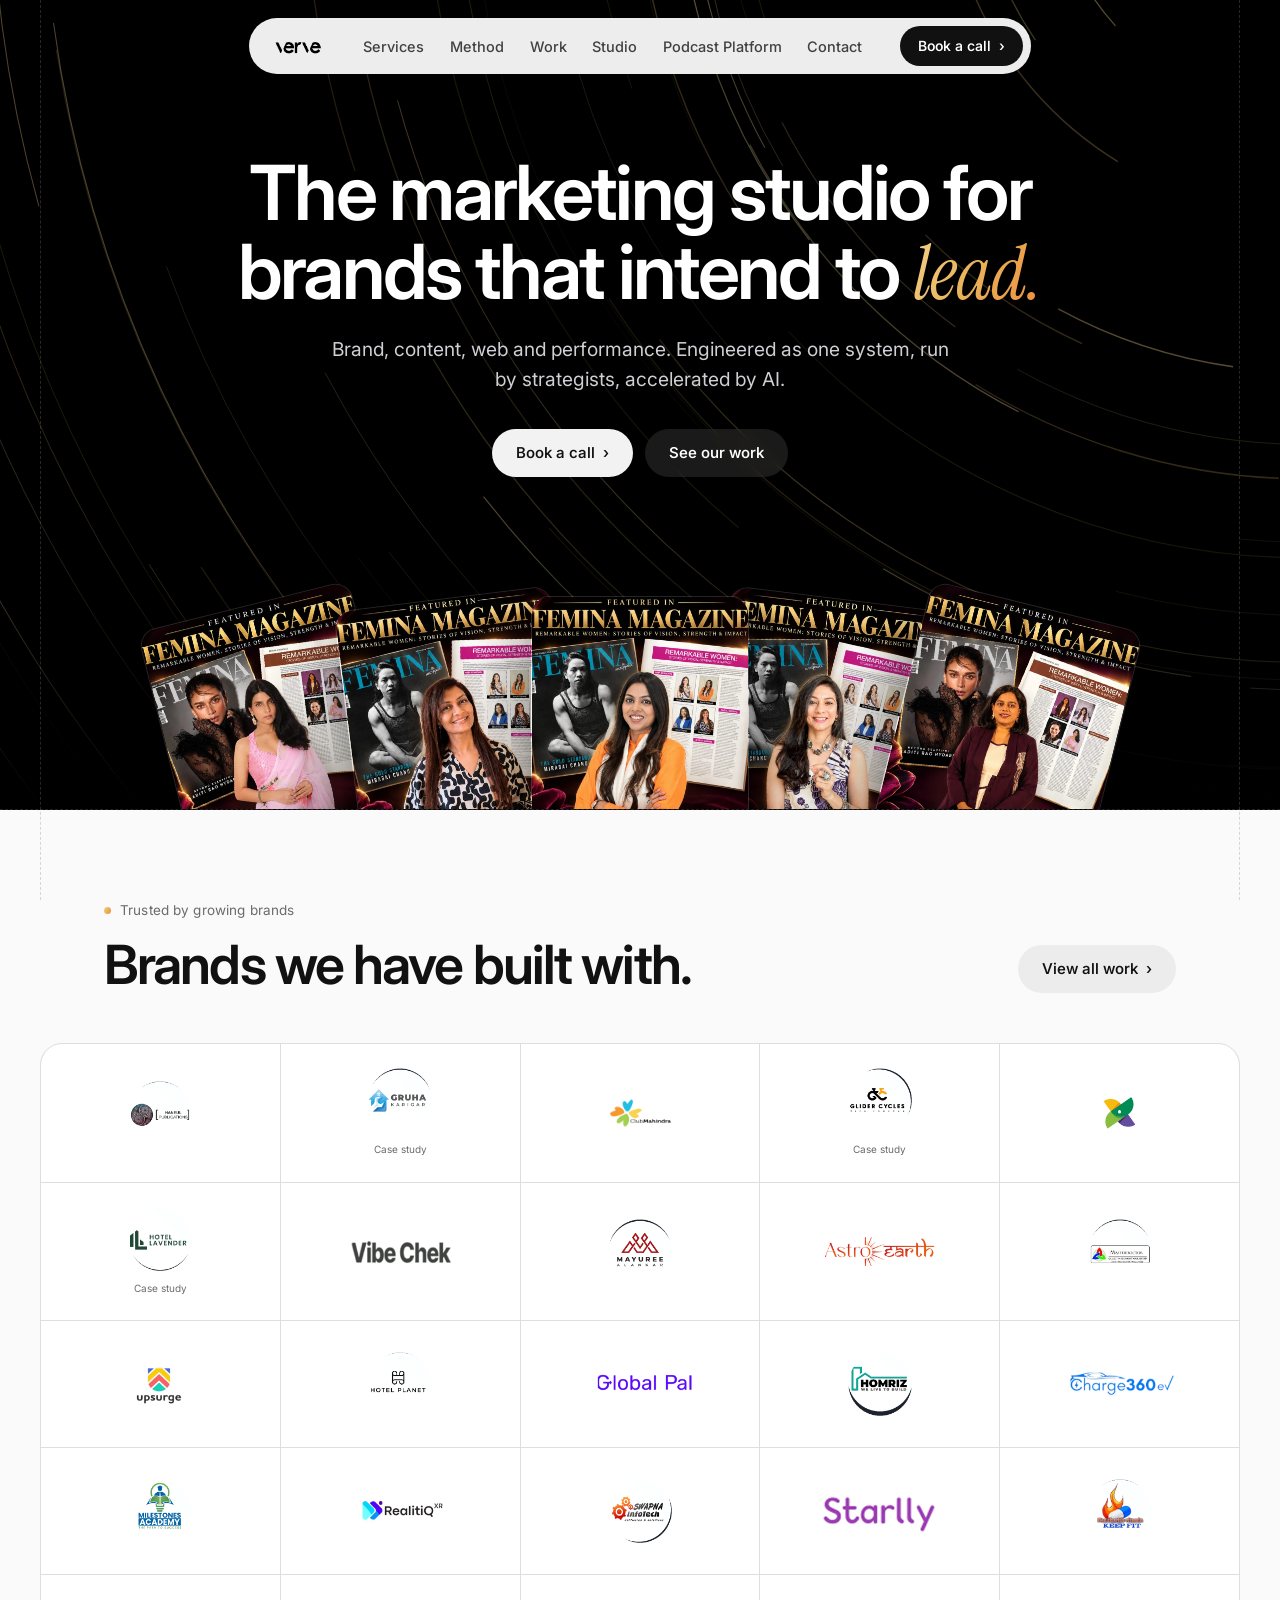
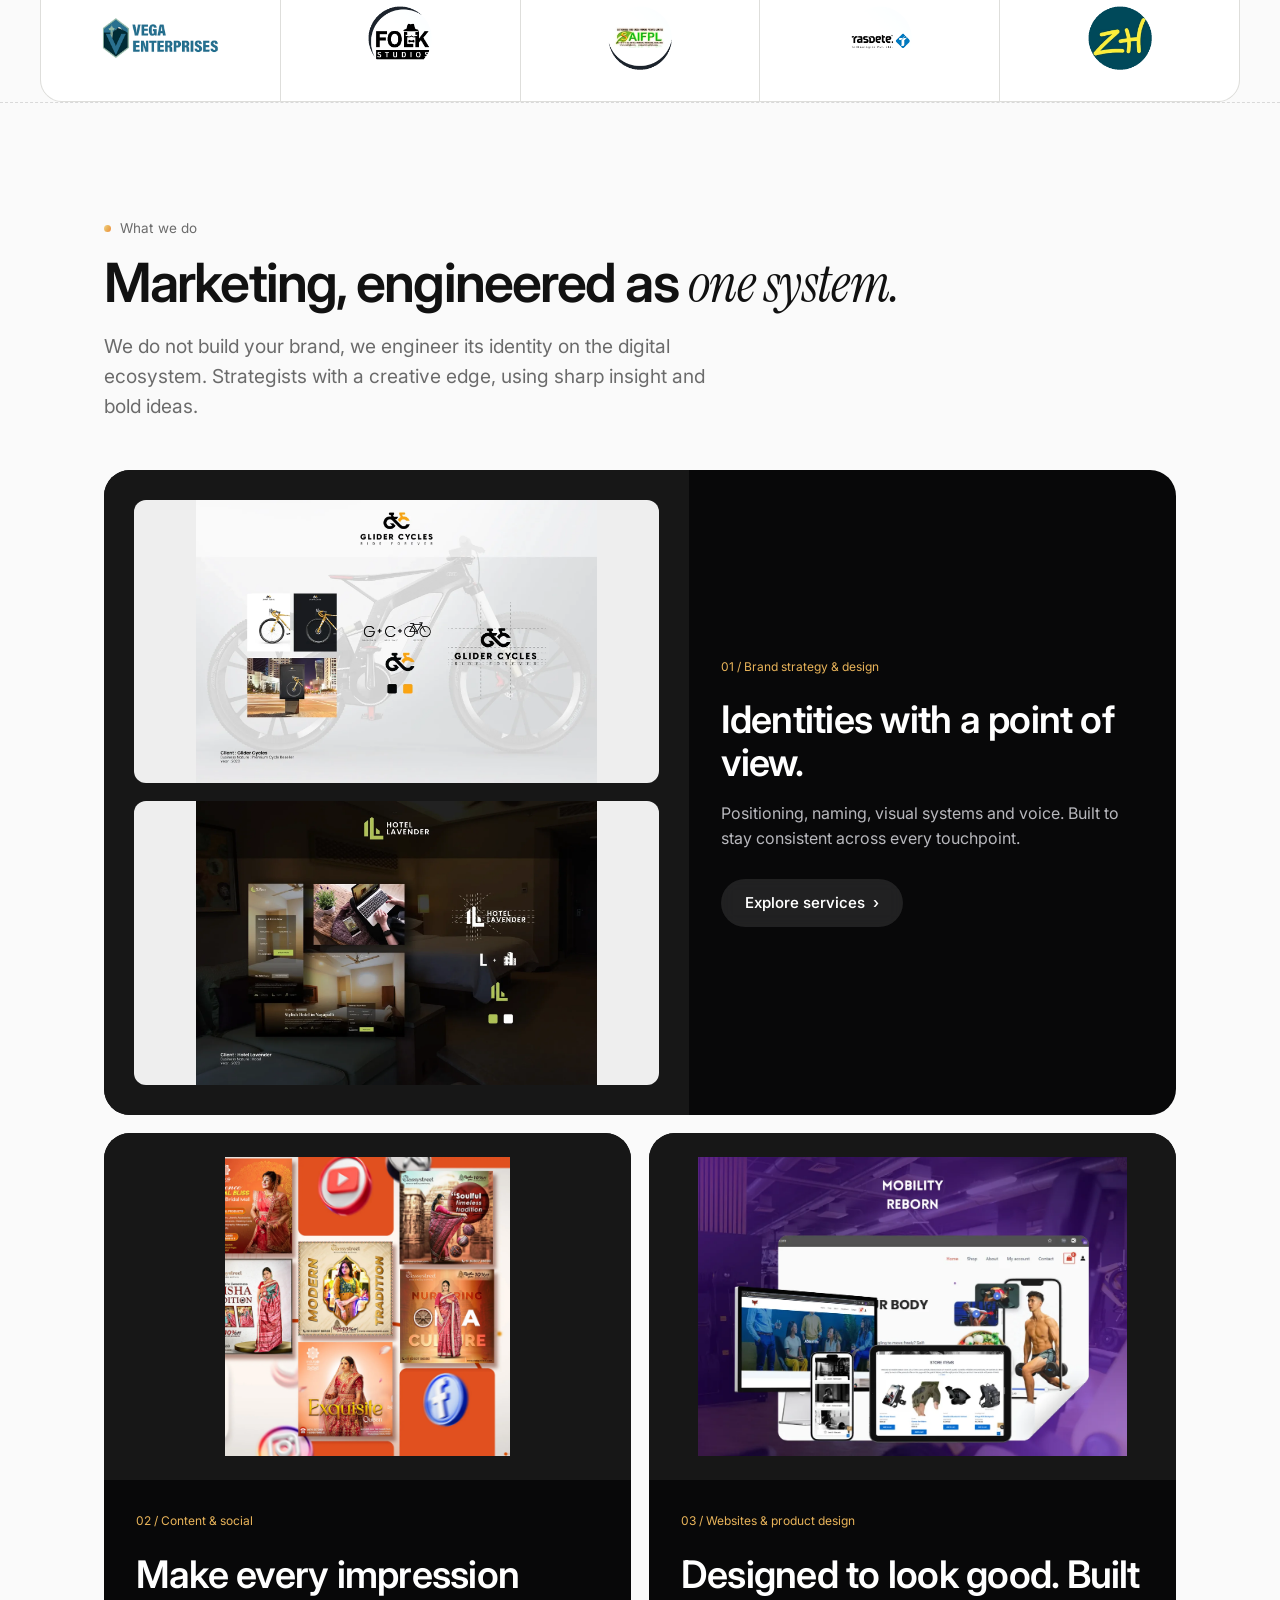
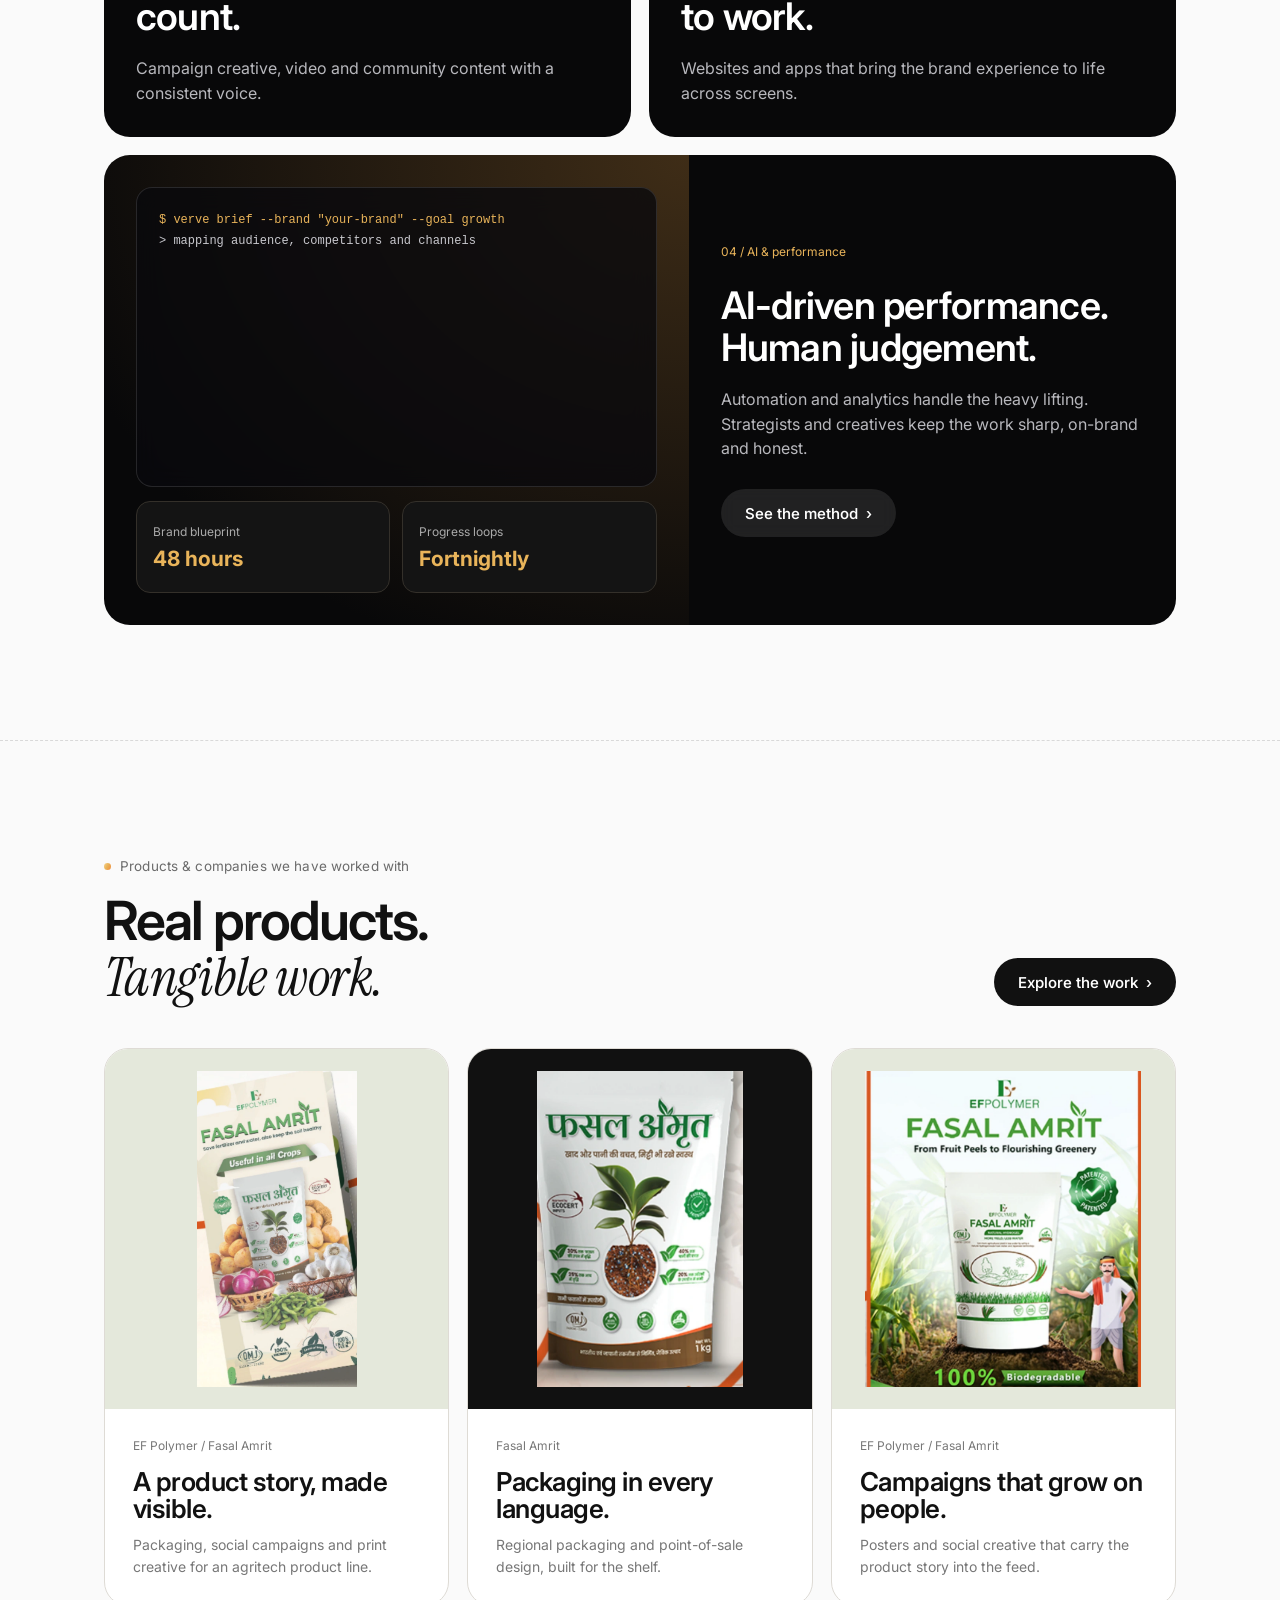
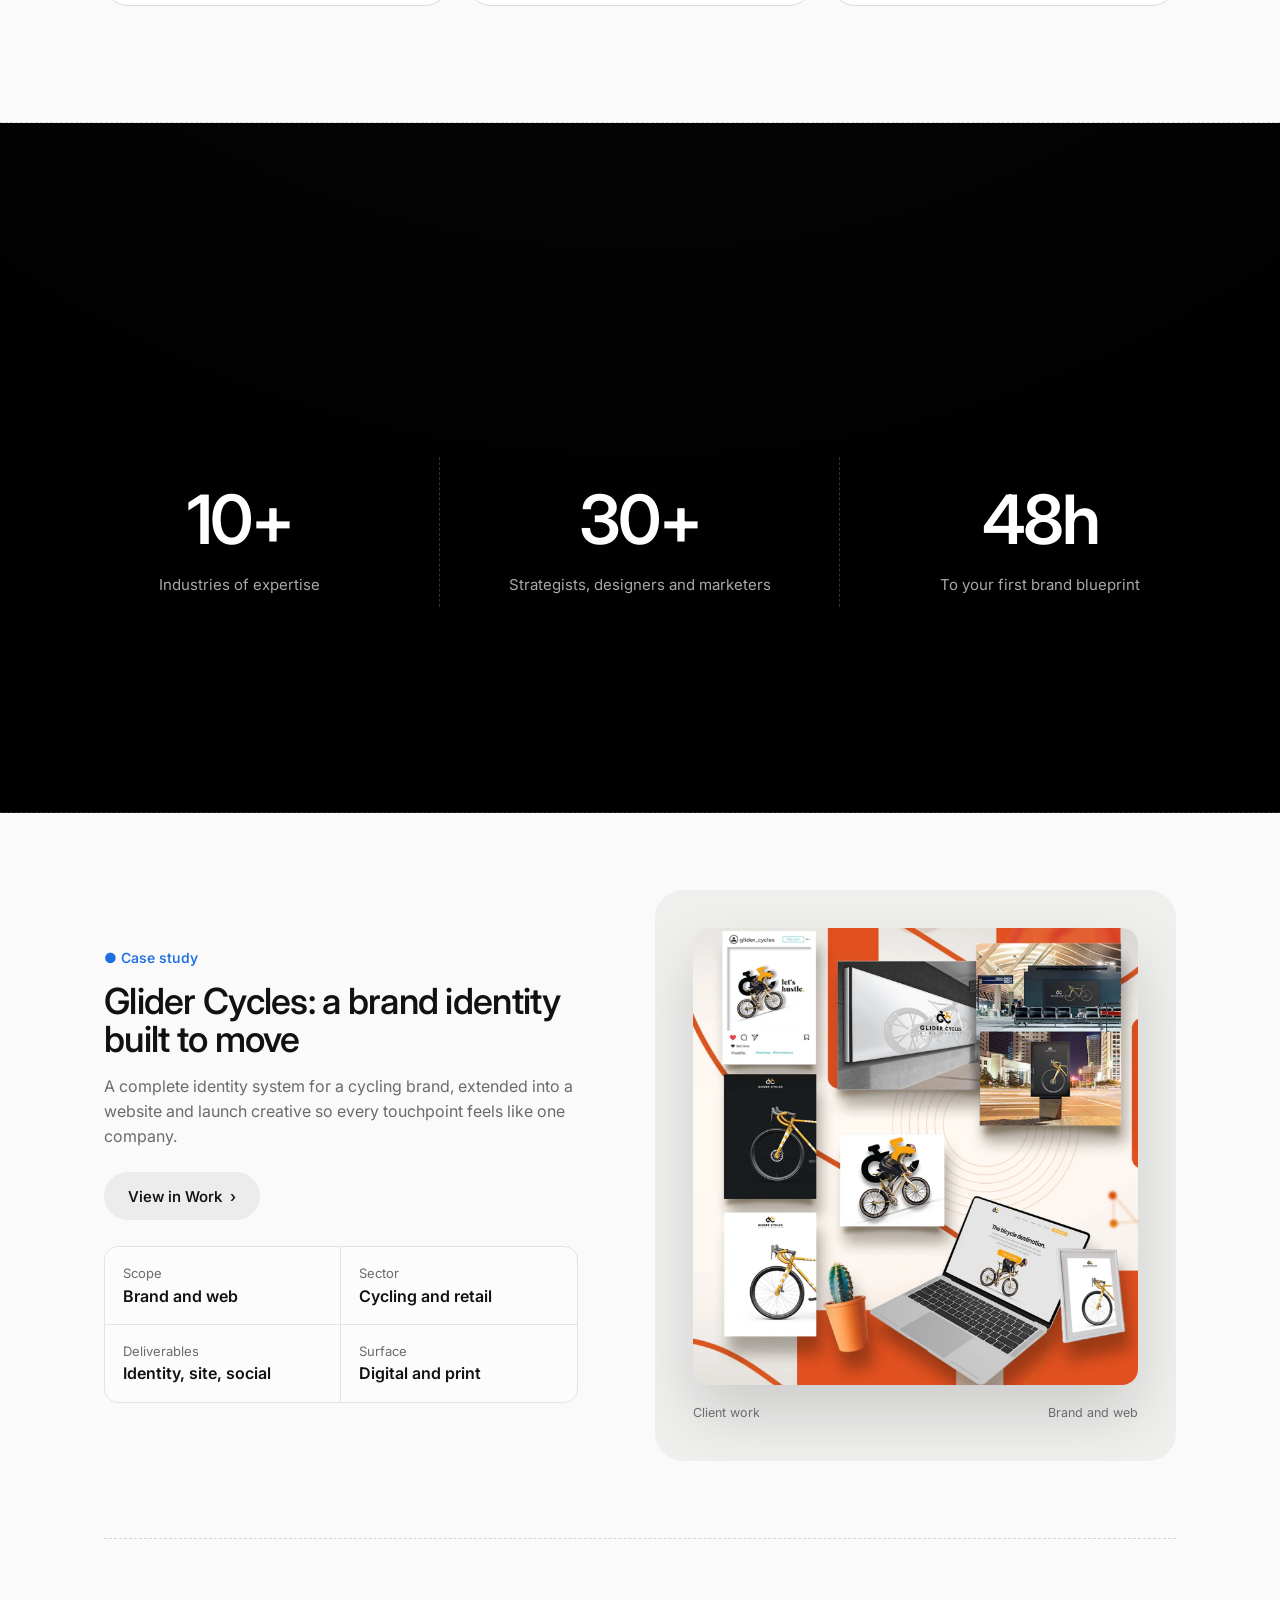
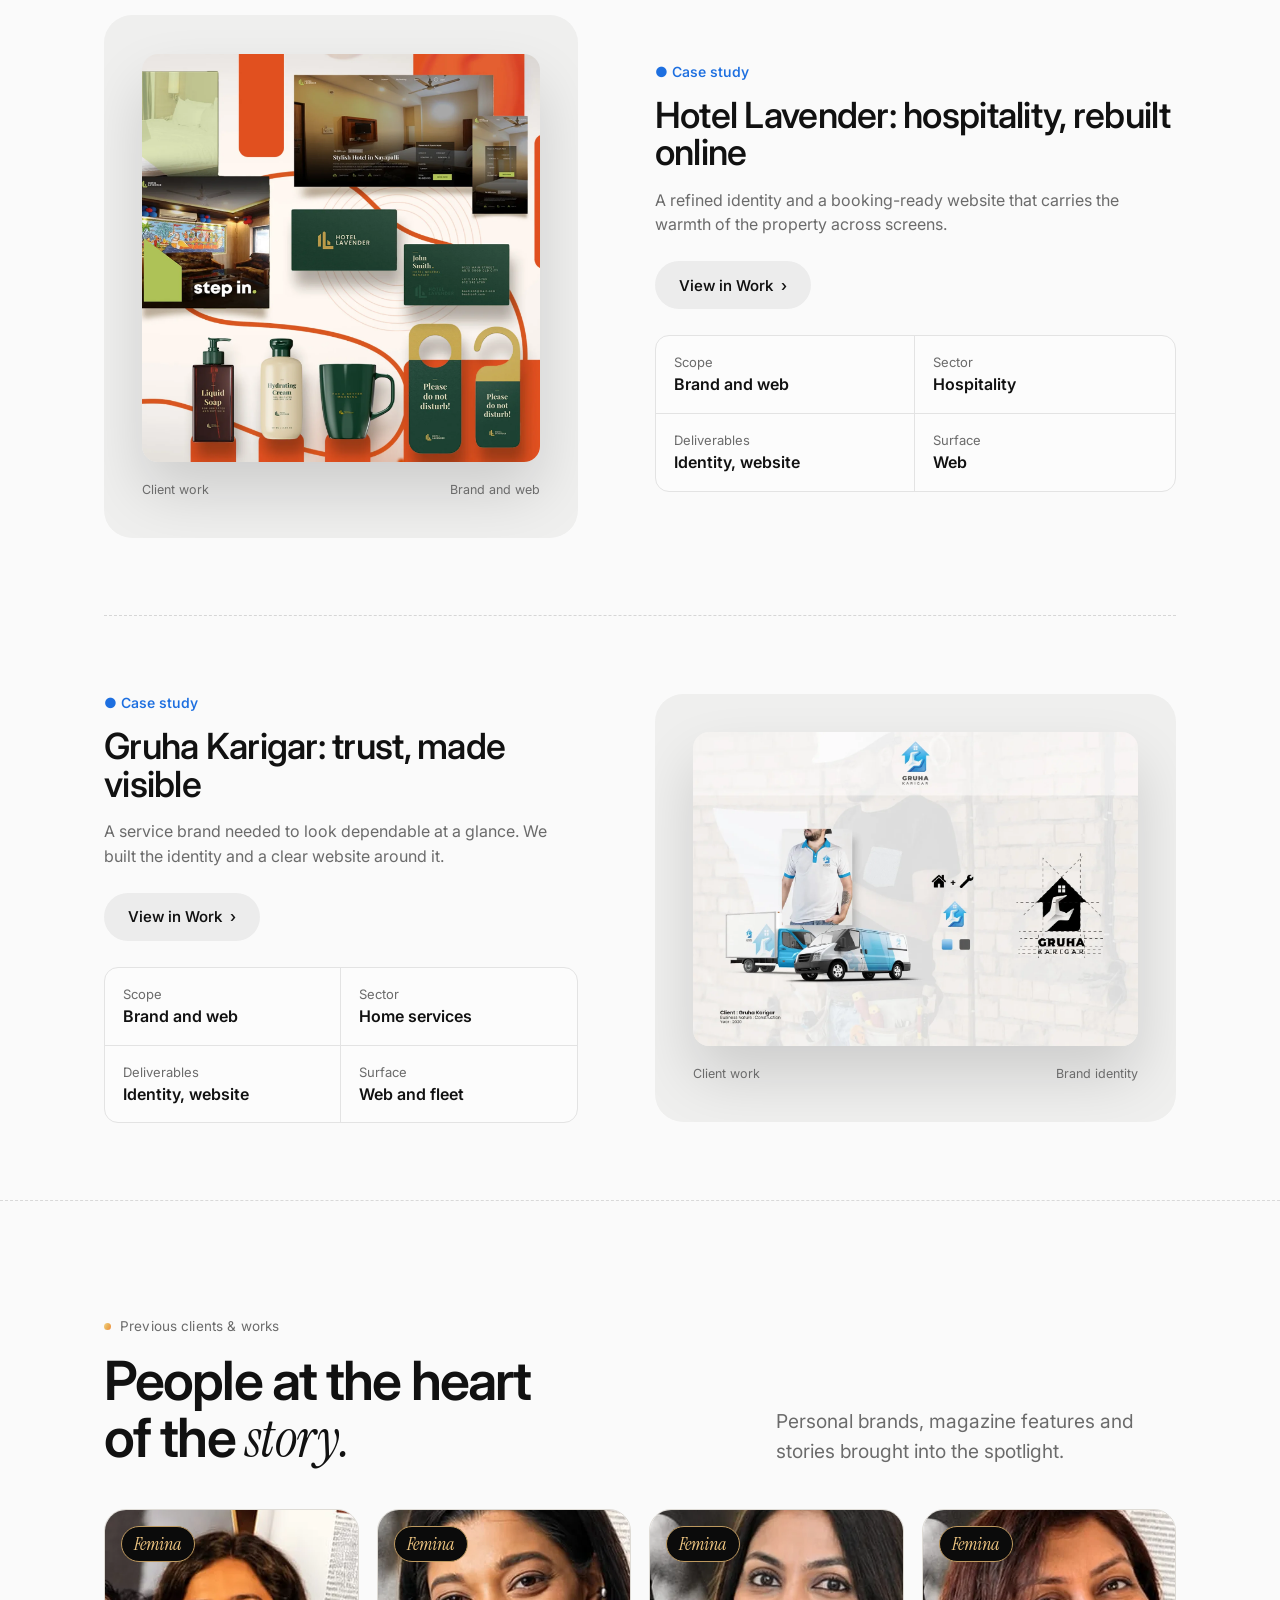
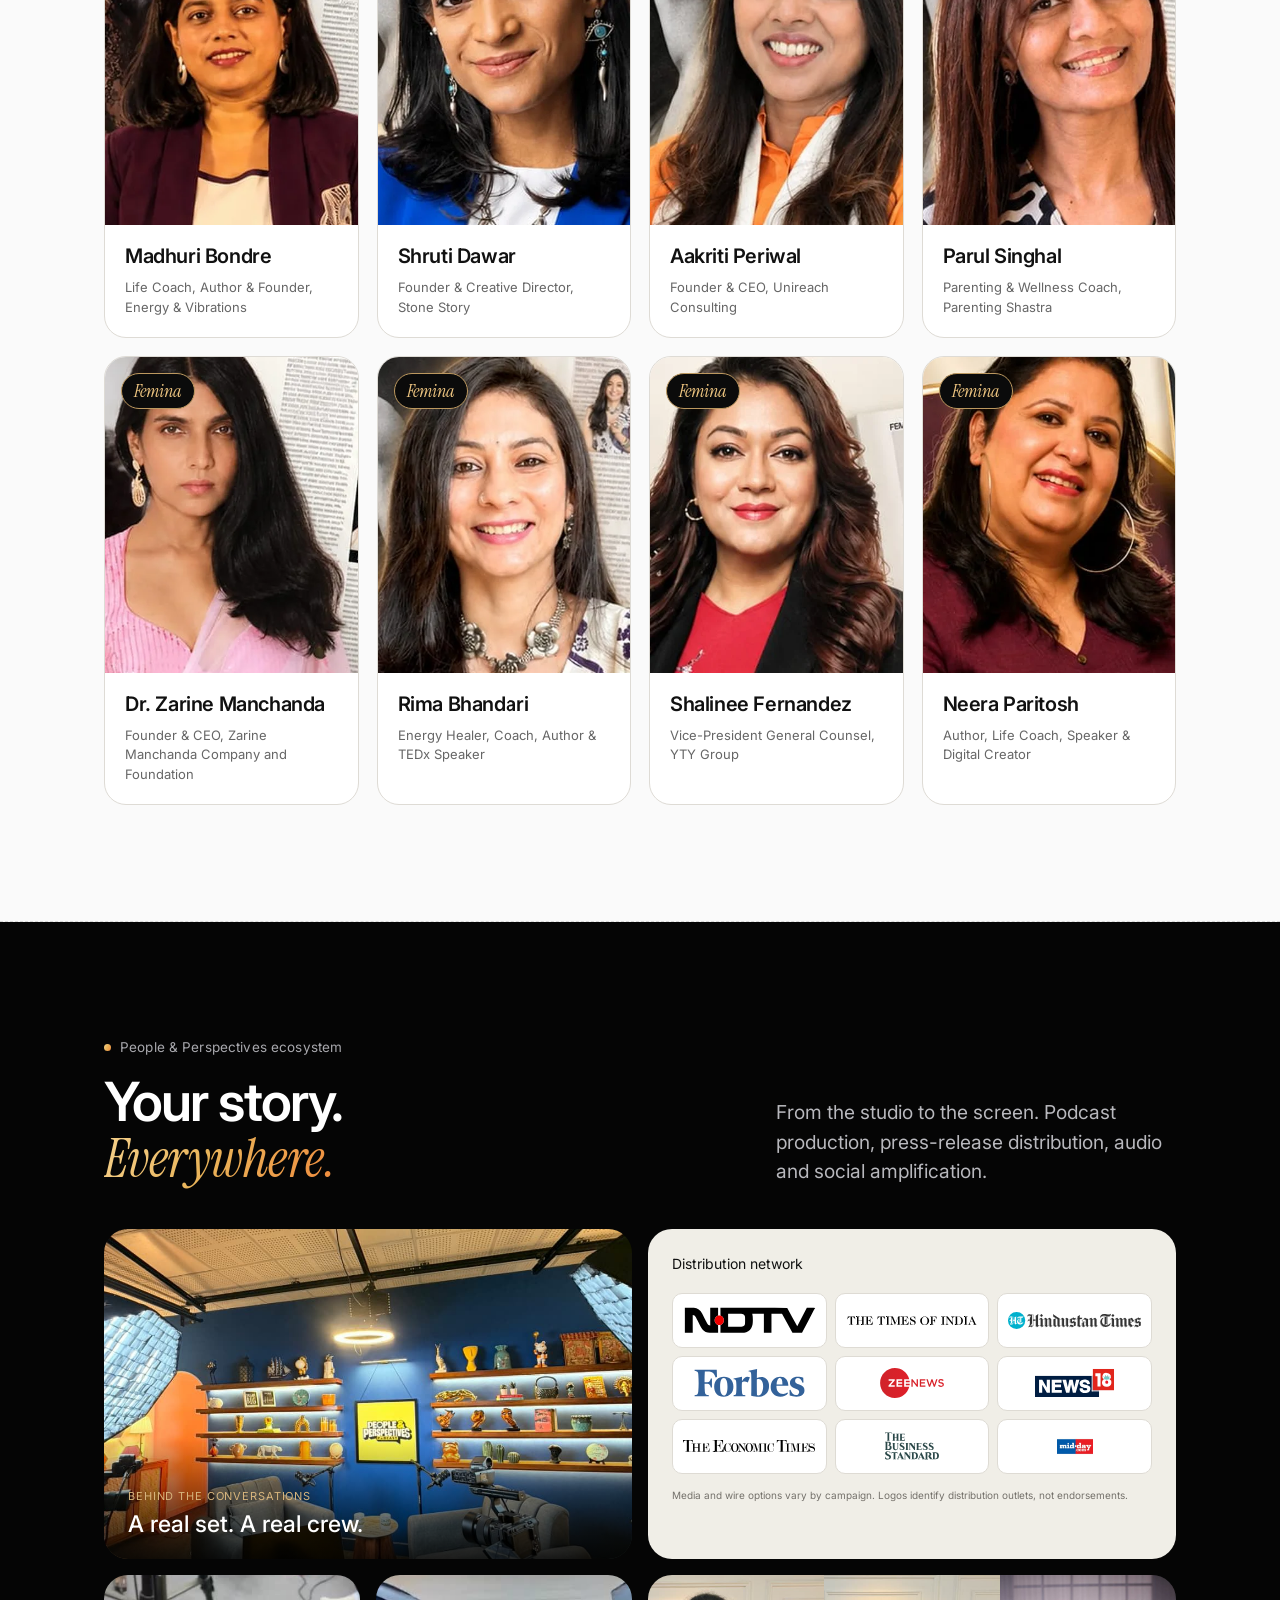
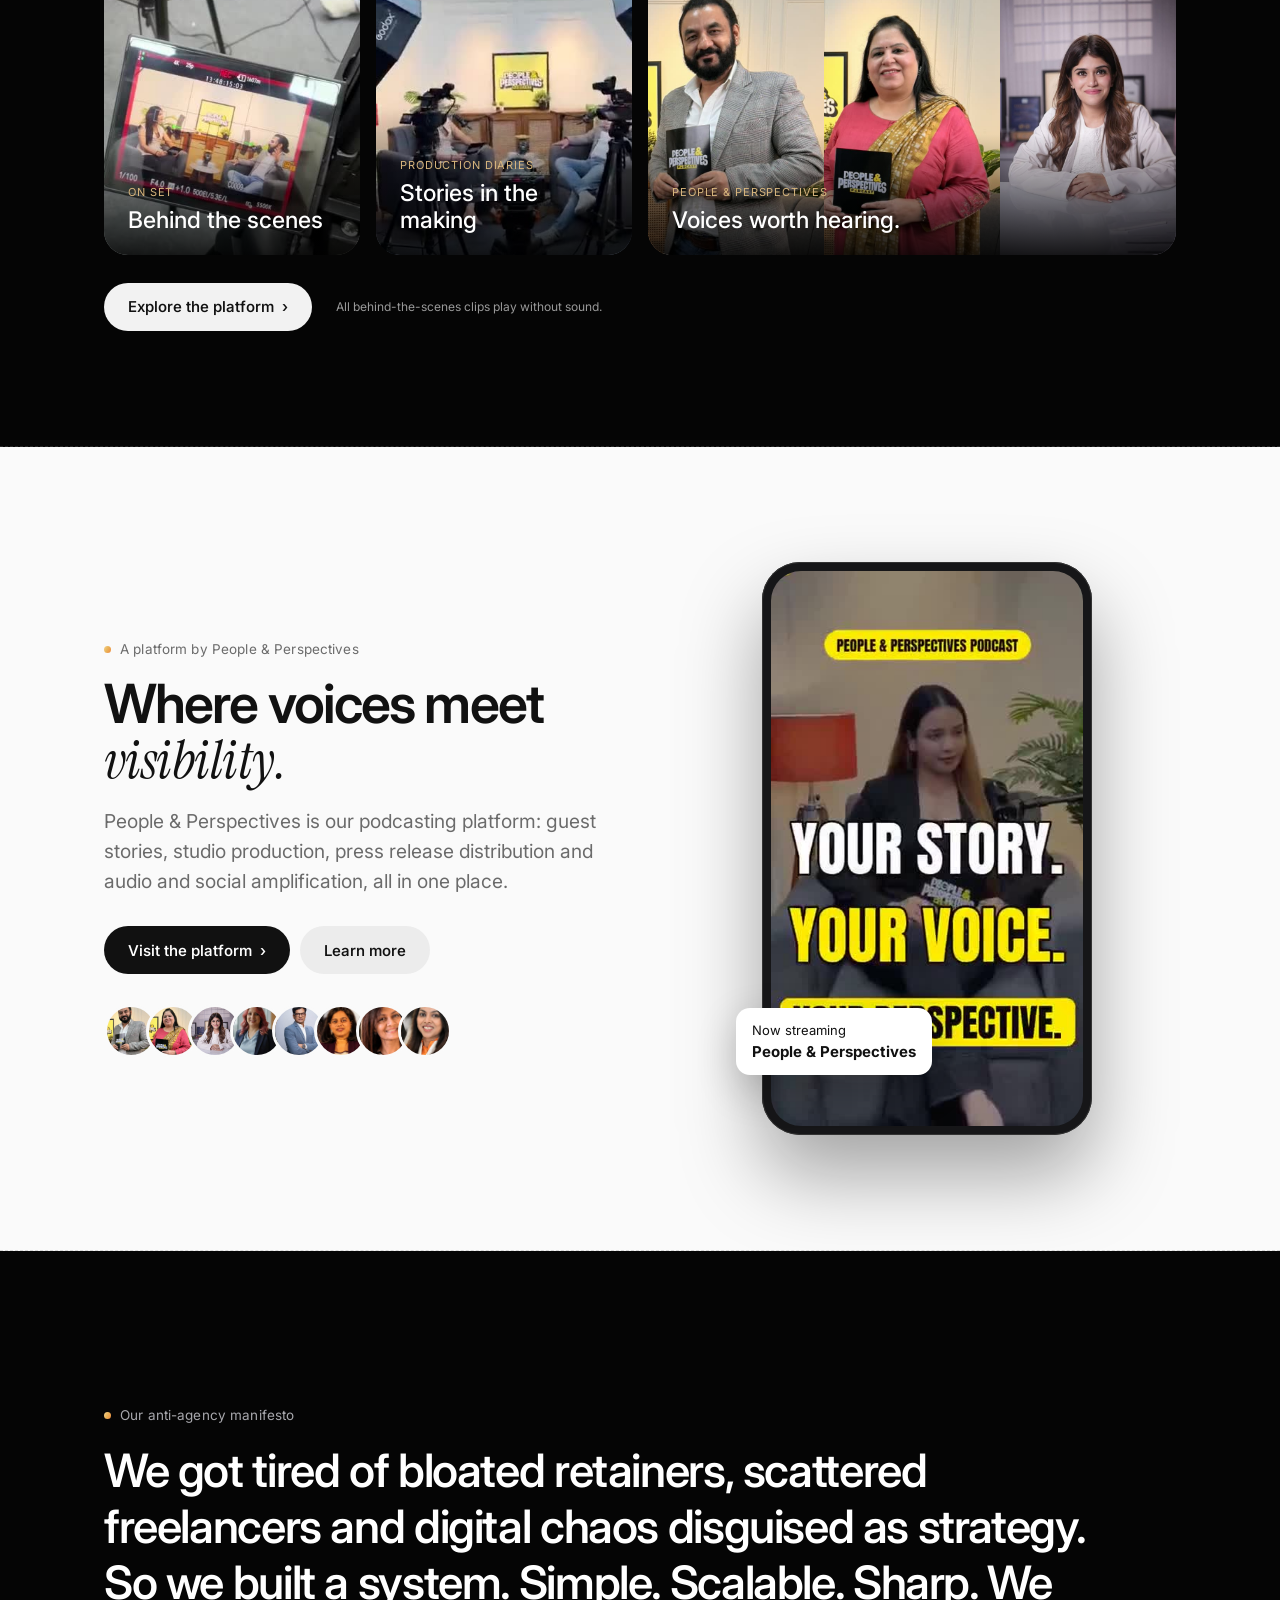
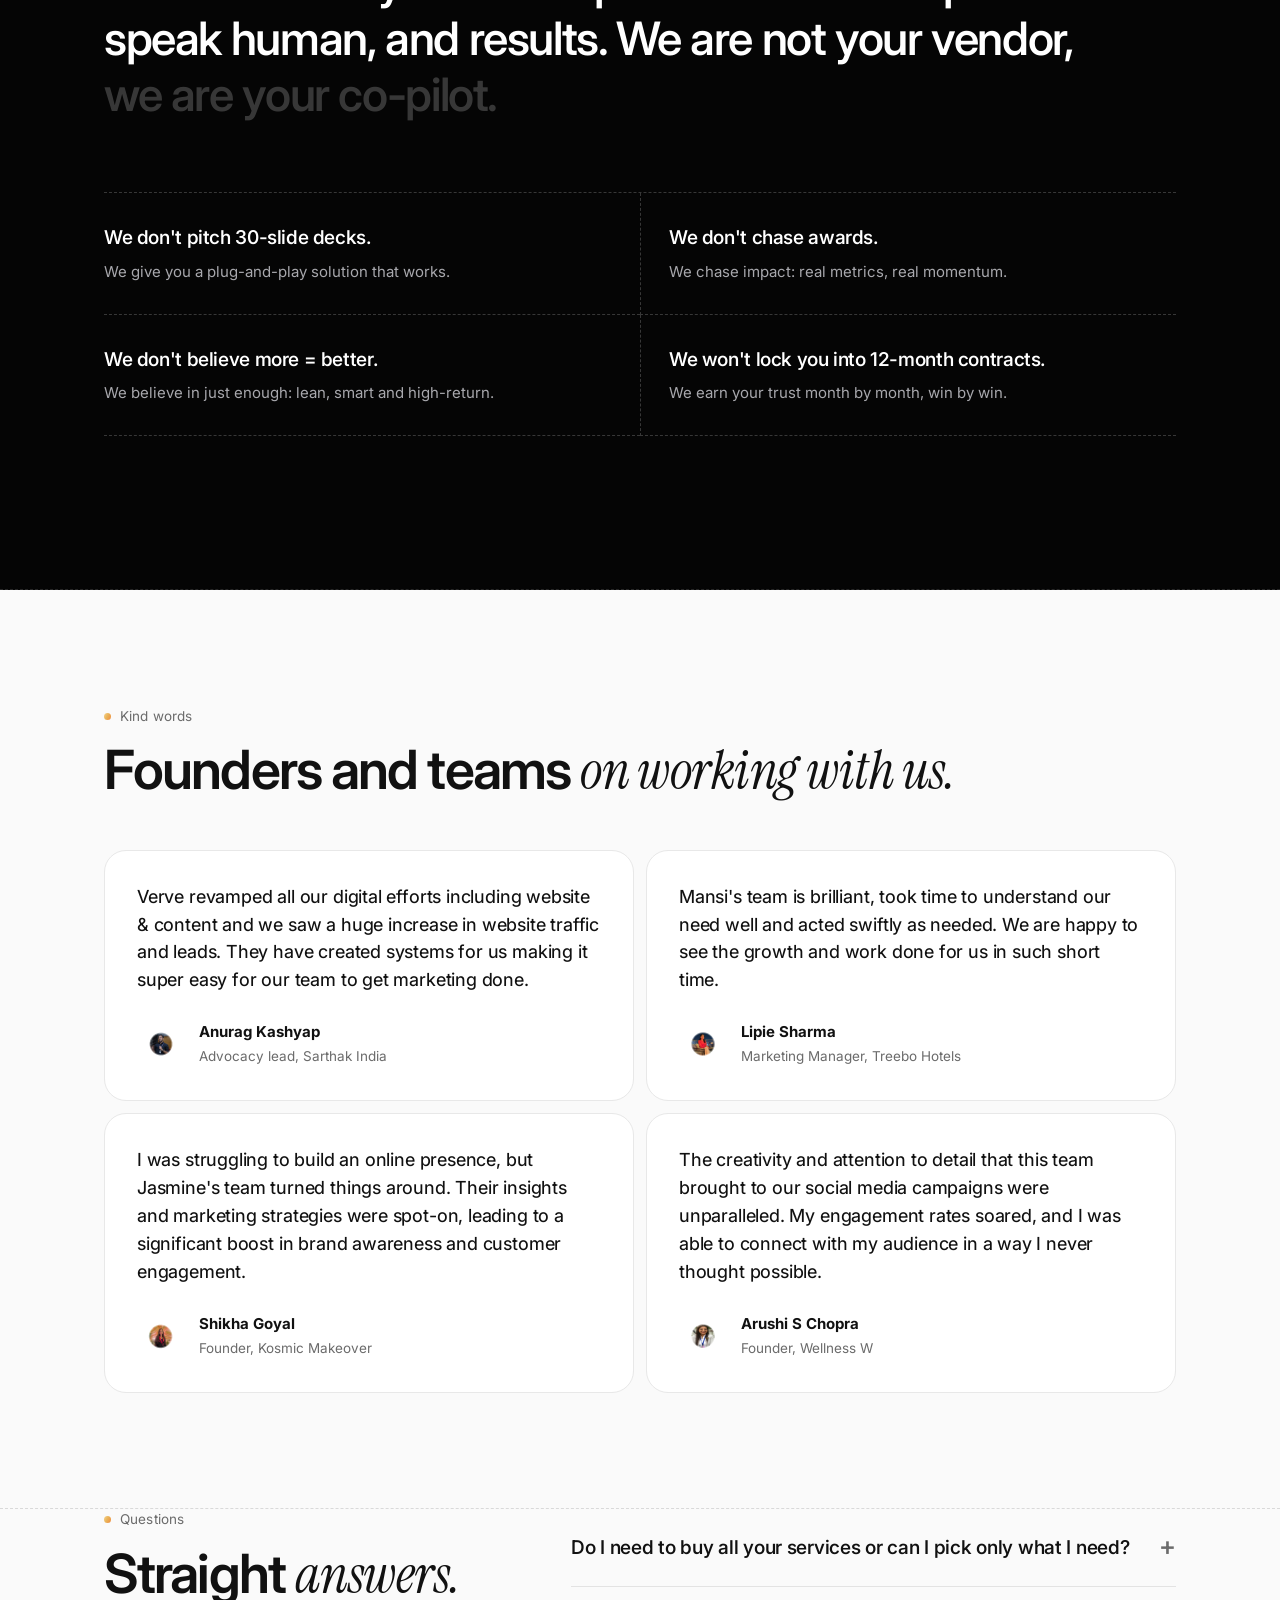
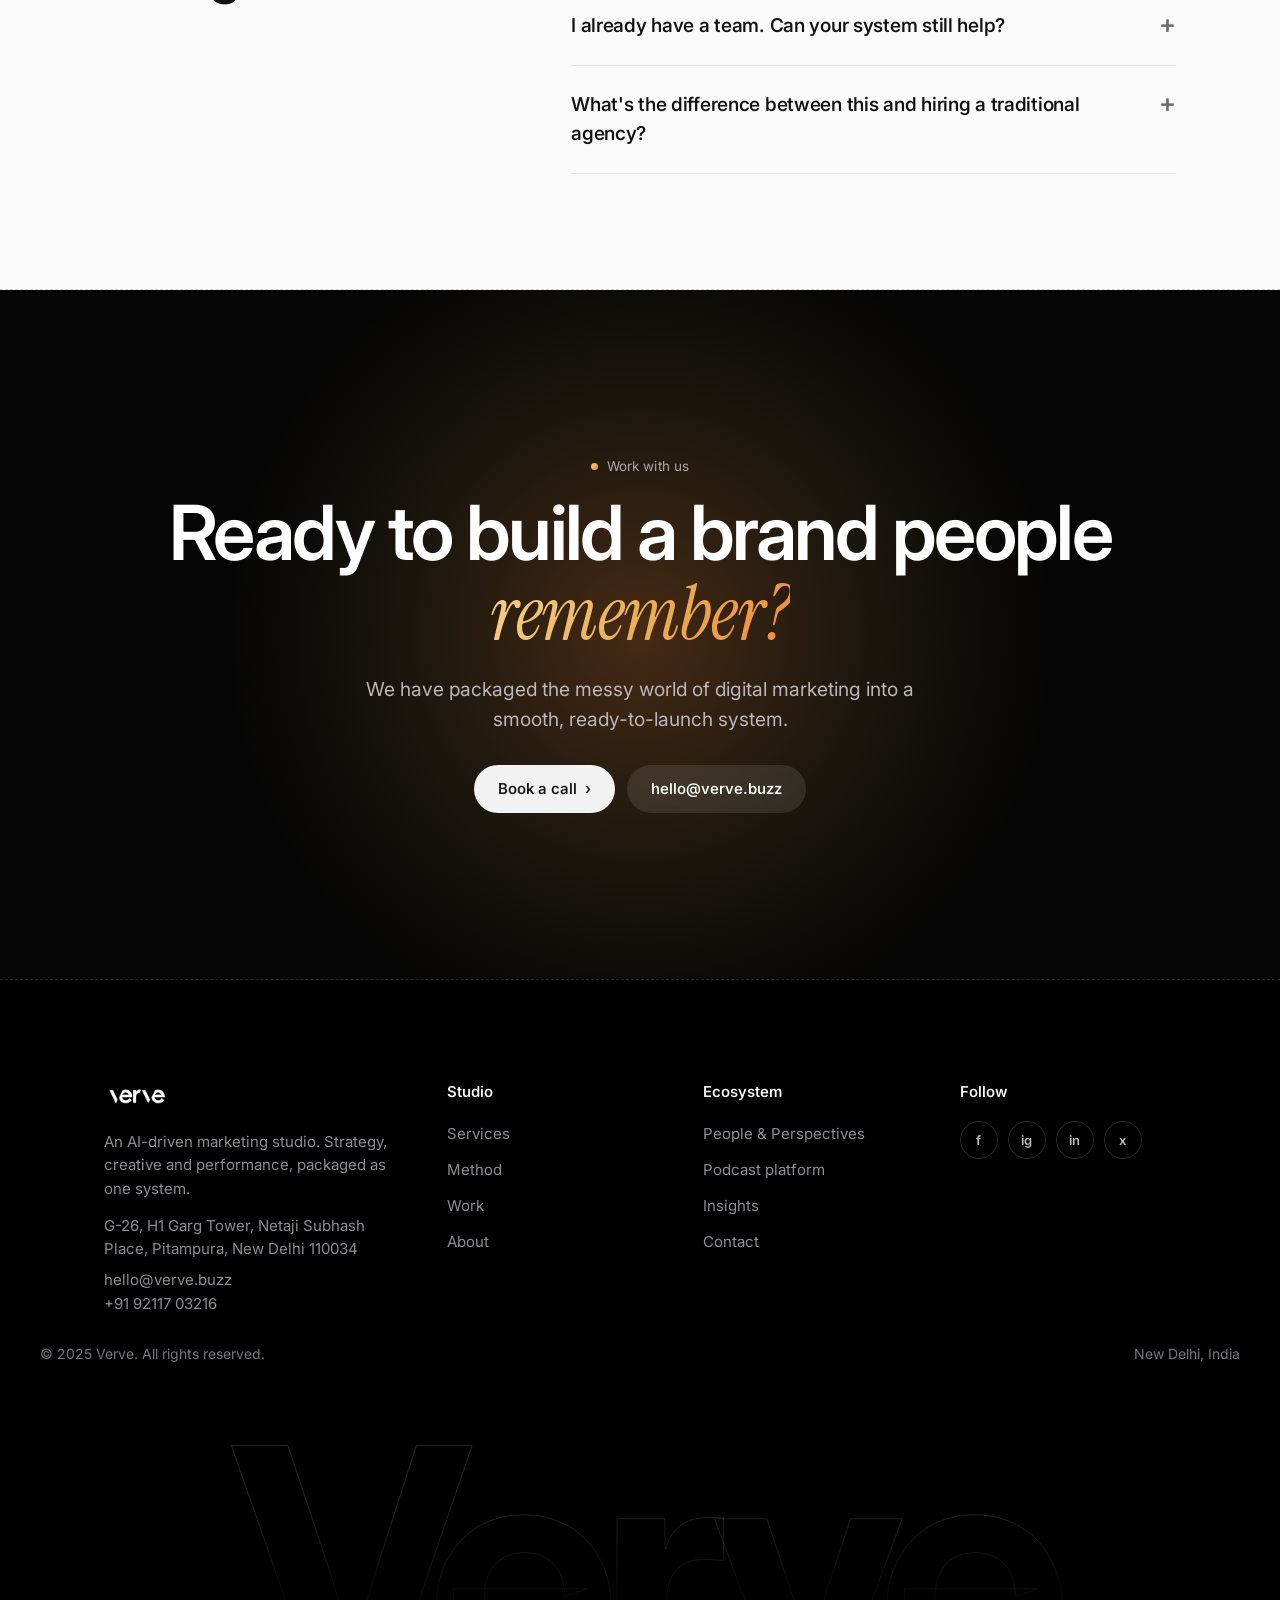
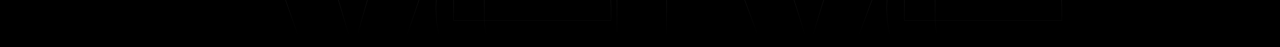
==== commit 2ba62107: "Update stylesheet version and numbers section Updated the version of the main stylesheet and adjuste" ====
--- a/index.html
+++ b/index.html
@@ -1,10 +1,10 @@
-<!doctype html><html lang="en"><head><meta charset="utf-8"><meta name="viewport" content="width=device-width,initial-scale=1"><title>Verve | AI-driven marketing studio</title><meta name="description" content="Verve is an AI-driven marketing studio. Brand, content, websites and performance, engineered as one system and run by strategists."><meta property="og:title" content="Verve | AI-driven marketing studio"><meta property="og:description" content="Verve is an AI-driven marketing studio. Brand, content, websites and performance, engineered as one system and run by strategists."><meta property="og:image" content="/assets/v/work5.webp"><meta name="theme-color" content="#050505"><link rel="icon" href="/assets/v/favicon.png"><link rel="preconnect" href="https://fonts.googleapis.com"><link rel="preconnect" href="https://fonts.gstatic.com" crossorigin><link href="https://fonts.googleapis.com/css2?family=Inter:wght@400;450;500;550;600;700&family=Instrument+Serif:ital@1&display=swap" rel="stylesheet"><link rel="stylesheet" href="/css/style.css?v=7"></head><body><div class="rails"></div>
+<!doctype html><html lang="en"><head><meta charset="utf-8"><meta name="viewport" content="width=device-width,initial-scale=1"><title>Verve | AI-driven marketing studio</title><meta name="description" content="Verve is an AI-driven marketing studio. Brand, content, websites and performance, engineered as one system and run by strategists."><meta property="og:title" content="Verve | AI-driven marketing studio"><meta property="og:description" content="Verve is an AI-driven marketing studio. Brand, content, websites and performance, engineered as one system and run by strategists."><meta property="og:image" content="/assets/v/work5.webp"><meta name="theme-color" content="#050505"><link rel="icon" href="/assets/v/favicon.png"><link rel="preconnect" href="https://fonts.googleapis.com"><link rel="preconnect" href="https://fonts.gstatic.com" crossorigin><link href="https://fonts.googleapis.com/css2?family=Inter:wght@400;450;500;550;600;700&family=Instrument+Serif:ital@1&display=swap" rel="stylesheet"><link rel="stylesheet" href="/css/style.css?v=8"></head><body><div class="rails"></div>
 <header class="nav"><div class="pill"><a href="/"><img class="logo" src="/assets/v/verve-logo.png" alt="Verve"></a><ul><li><a href="/services.html">Services</a></li><li><a href="/system.html">Method</a></li><li><a href="/work.html">Work</a></li><li><a href="/about.html">Studio</a></li><li><a href="/podcast.html">Podcast Platform</a></li><li><a href="/contact.html">Contact</a></li></ul><a class="btn k sm" href="/contact.html">Book a call <i>&rsaquo;</i></a><button class="burger" aria-label="Menu">&#9776;</button></div></header><main><section class="hero dark"><canvas id="streaks"></canvas><div class="wrap in"><h1>The marketing studio for brands that intend to <span class="ser gold">lead.</span></h1><p class="lead">Brand, content, web and performance. Engineered as one system, run by strategists, accelerated by AI.</p><div class="cta"><a class="btn w" href="/contact.html">Book a call <i>&rsaquo;</i></a><a class="btn g" href="/work.html">See our work</a></div></div><div class="fan"><figure><img src="/assets/po/zarine.webp" alt="Feature graphic"></figure><figure><img src="/assets/po/parul.webp" alt="Feature graphic"></figure><figure><img src="/assets/po/aakriti.webp" alt="Feature graphic"></figure><figure><img src="/assets/po/rima.webp" alt="Feature graphic"></figure><figure><img src="/assets/po/madhuri.webp" alt="Feature graphic"></figure></div></section>
 <section><div class="wrap"><div style="padding:clamp(60px,7vw,100px) 0 50px;display:flex;justify-content:space-between;align-items:end;gap:30px;flex-wrap:wrap"><div><div class="kick">Trusted by growing brands</div><h2 class="rv">Brands we have built with.</h2></div><a class="btn l" href="/work.html">View all work <i>&rsaquo;</i></a></div></div><div class="wrap" style="padding:0"><div class="lg"><div class="rv" data-d="0"><img class="" src="/assets/v/cl-haneul.png" alt="Haneul Publications" loading="lazy"></div><div class="rv" data-d="60"><img class="" src="/assets/v/cl-gruha.png" alt="Gruha Karigar" loading="lazy"><small>Case study</small></div><div class="rv" data-d="120"><img class="rc" src="/assets/v/logo-clubmahindra.png" alt="Club Mahindra" loading="lazy"></div><div class="rv" data-d="180"><img class="" src="/assets/v/cl-glider.png" alt="Glider Cycles" loading="lazy"><small>Case study</small></div><div class="rv" data-d="240"><img class="rc" src="/assets/v/logo-treebo.png" alt="Treebo" loading="lazy"></div><div class="rv" data-d="0"><img class="" src="/assets/v/cl-hotellavender.png" alt="Hotel Lavender" loading="lazy"><small>Case study</small></div><div class="rv" data-d="60"><img class="rc" src="/assets/v/logo-vibechek.png" alt="Vibe Chek" loading="lazy"></div><div class="rv" data-d="120"><img class="" src="/assets/v/cl-mayuree.png" alt="Mayuree Alankar" loading="lazy"></div><div class="rv" data-d="180"><img class="rc" src="/assets/v/logo-astroearth.png" alt="Astro Earth" loading="lazy"></div><div class="rv" data-d="240"><img class="" src="/assets/v/cl-masterdoctor.png" alt="Masterdoctor" loading="lazy"></div><div class="rv" data-d="0"><img class="rc" src="/assets/v/logo-upsurge.png" alt="Upsurge" loading="lazy"></div><div class="rv" data-d="60"><img class="" src="/assets/v/cl-hotelplanet.png" alt="Hotel Planet" loading="lazy"></div><div class="rv" data-d="120"><img class="rc" src="/assets/v/logo-globalpal.png" alt="Global Pal" loading="lazy"></div><div class="rv" data-d="180"><img class="" src="/assets/v/cl-homriz.png" alt="Homriz" loading="lazy"></div><div class="rv" data-d="240"><img class="rc" src="/assets/v/logo-charge360.png" alt="Charge360 EV" loading="lazy"></div><div class="rv" data-d="0"><img class="" src="/assets/v/cl-milestones.png" alt="Milestones Academy" loading="lazy"></div><div class="rv" data-d="60"><img class="rc" src="/assets/v/logo-realitiq.png" alt="RealitiQ XR" loading="lazy"></div><div class="rv" data-d="120"><img class="" src="/assets/v/cl-swapna.png" alt="Swapna Infotech" loading="lazy"></div><div class="rv" data-d="180"><img class="rc" src="/assets/v/logo-starlly.png" alt="Starlly" loading="lazy"></div><div class="rv" data-d="240"><img class="" src="/assets/v/cl-keepfit.png" alt="Keep Fit" loading="lazy"></div><div class="rv" data-d="0"><img class="rc" src="/assets/v/logo-vega.png" alt="Vega Enterprises" loading="lazy"></div><div class="rv" data-d="60"><img class="" src="/assets/v/cl-folk.png" alt="Folk Studios" loading="lazy"></div><div class="rv" data-d="120"><img class="" src="/assets/v/cl-saifpl.png" alt="SAIFPL" loading="lazy"></div><div class="rv" data-d="180"><img class="" src="/assets/v/cl-tasdete.png" alt="Tasdete" loading="lazy"></div><div class="rv" data-d="240"><img class="" src="/assets/v/cl-zaruri.png" alt="Zaruri Hai" loading="lazy"></div></div></div></section>
 <section class="pad"><div class="wrap"><div class="kick">What we do</div><h2 class="rv" style="max-width:800px">Marketing, engineered as <span class="ser">one system.</span></h2><p class="lead rv" style="margin-top:20px">We do not build your brand, we engineer its identity on the digital ecosystem. Strategists with a creative edge, using sharp insight and bold ideas.</p>
-<div class="service-grid"><article class="service-card wide rv"><div class="service-art identity-art"><img src="/assets/v/bi-glider.webp" alt="Glider Cycles identity system" loading="lazy"><img src="/assets/v/bi-lavender.webp" alt="Hotel Lavender identity system" loading="lazy"></div><div class="service-copy"><small>01 / Brand strategy &amp; design</small><h3>Identities with a point of view.</h3><p>Positioning, naming, visual systems and voice. Built to stay consistent across every touchpoint.</p><a class="btn g" href="/services.html">Explore services <i>&rsaquo;</i></a></div></article><article class="service-card rv"><div class="service-art"><img src="/assets/v/cs-13.webp" alt="Selected social campaign creative" loading="lazy"></div><div class="service-copy"><small>02 / Content &amp; social</small><h3>Make every impression count.</h3><p>Campaign creative, video and community content with a consistent voice.</p></div></article><article class="service-card rv"><div class="service-art"><img src="/assets/v/work1.webp" alt="Original Verve website design portfolio" loading="lazy"></div><div class="service-copy"><small>03 / Websites &amp; product design</small><h3>Designed to look good. Built to work.</h3><p>Websites and apps that bring the brand experience to life across screens.</p></div></article><article class="service-card wide workflow-card rv"><div class="workflow-visual"><div class="term" id="term" aria-label="Verve workflow"></div><div class="workflow-notes"><div><span>Brand blueprint</span><b>48 hours</b></div><div><span>Progress loops</span><b>Fortnightly</b></div></div></div><div class="service-copy"><small>04 / AI &amp; performance</small><h3>AI-driven performance.<br>Human judgement.</h3><p>Automation and analytics handle the heavy lifting. Strategists and creatives keep the work sharp, on-brand and honest.</p><a class="btn g" href="/system.html">See the method <i>&rsaquo;</i></a></div></article></div></div></section>
+<div class="service-grid"><article class="service-card wide rv"><div class="service-art identity-art"><img src="/assets/v/bi-glider.webp" alt="Glider Cycles identity system" loading="lazy"><img src="/assets/v/bi-lavender.webp" alt="Hotel Lavender identity system" loading="lazy"></div><div class="service-copy"><small>01 / Brand strategy &amp; design</small><h3>Identities with a point of view.</h3><p>Positioning, naming, visual systems and voice. Built to stay consistent across every touchpoint.</p><a class="btn g" href="/services.html">Explore services <i>&rsaquo;</i></a></div></article><article class="service-card rv"><div class="service-art"><img src="/assets/v/cs-13.webp" alt="Selected social campaign creative" loading="lazy"></div><div class="service-copy"><small>02 / Content &amp; social</small><h3>Make every impression count.</h3><p>Campaign creative, video and community content with a consistent voice.</p></div></article><article class="service-card rv"><div class="service-art"><img src="/assets/v/work1.webp" alt="Original Verve website design portfolio" loading="lazy"></div><div class="service-copy"><small>03 / Websites &amp; product design</small><h3>Designed to look good. Built to work.</h3><p>Websites and apps that bring the brand experience to life across screens.</p></div></article><article class="service-card wide workflow-card rv"><div class="workflow-visual"><div class="term" id="term" aria-label="Verve workflow"><div class="k">$ verve brief --brand "your-brand" --goal growth</div><div>&gt; mapping audience, competitors and channels...</div><div class="gr">&#10003; brand blueprint drafted in 48h</div><div>&gt; composing your box: strategy, creative, performance</div><div class="gr">&#10003; fortnightly design and deploy loops running</div><div>&gt; monitoring search, social and paid signals...</div><div class="gr">&#10003; snackable report ready - no dashboards needed</div></div><div class="workflow-notes"><div><span>Brand blueprint</span><b>48 hours</b></div><div><span>Progress loops</span><b>Fortnightly</b></div></div></div><div class="service-copy"><small>04 / AI &amp; performance</small><h3>AI-driven performance.<br>Human judgement.</h3><p>Automation and analytics handle the heavy lifting. Strategists and creatives keep the work sharp, on-brand and honest.</p><a class="btn g" href="/system.html">See the method <i>&rsaquo;</i></a></div></article></div></div></section>
 <section class="pad product-work"><div class="wrap"><div class="section-top"><div><div class="kick">Products &amp; companies we have worked with</div><h2>Real products.<br><span class="ser">Tangible work.</span></h2></div><a class="btn k" href="/work.html">Explore the work <i>&rsaquo;</i></a></div><div class="product-grid"><article class="product-card ef"><div class="product-image"><img src="/assets/v/ef-packet.webp" alt="EF Polymer Fasal Amrit product packet" loading="lazy"></div><div><small>EF Polymer / Fasal Amrit</small><h3>A product story, made visible.</h3><p>Packaging, social campaigns and print creative for an agritech product line.</p></div></article><article class="product-card"><div class="product-image"><img src="/assets/v/ef-hindi.webp" alt="Fasal Amrit Hindi packaging" loading="lazy"></div><div><small>Fasal Amrit</small><h3>Packaging in every language.</h3><p>Regional packaging and point-of-sale design, built for the shelf.</p></div></article><article class="product-card ef"><div class="product-image"><img src="/assets/v/ef-poster.webp" alt="Fasal Amrit campaign poster" loading="lazy"></div><div><small>EF Polymer / Fasal Amrit</small><h3>Campaigns that grow on people.</h3><p>Posters and social creative that carry the product story into the feed.</p></div></article></div></div></section>
-<section class="dark nums"><div class="wrap ctr pad" style="padding-bottom:0"><div class="kick" style="justify-content:center">In numbers</div><h2 class="rv">Built across industries,<br>delivered by one team.</h2><div class="grid3"><div><b data-to="10" data-s="+">0</b><span>Industries of expertise</span></div><div><b data-to="30" data-s="+">0</b><span>Strategists, designers and marketers</span></div><div><b data-to="48" data-s="h">0</b><span>To your first brand blueprint</span></div></div></div><div class="horizon"></div></section>
+<section class="dark nums"><div class="wrap ctr pad" style="padding-bottom:0"><div class="kick" style="justify-content:center">In numbers</div><h2 class="rv">Built across industries,<br>delivered by one team.</h2><div class="grid3"><div><b data-to="10" data-s="+">10+</b><span>Industries of expertise</span></div><div><b data-to="30" data-s="+">30+</b><span>Strategists, designers and marketers</span></div><div><b data-to="48" data-s="h">48h</b><span>To your first brand blueprint</span></div></div></div><div class="horizon"></div></section>
 <section><div class="wrap"><div class="case"><div class="txt rv"><div class="badge">&#9679; Case study</div><h3>Glider Cycles: a brand identity built to move</h3><p>A complete identity system for a cycling brand, extended into a website and launch creative so every touchpoint feels like one company.</p><a class="btn l" href="/work.html">View in Work <i>&rsaquo;</i></a><div class="tbl"><div><small>Scope</small><b>Brand and web</b></div><div><small>Sector</small><b>Cycling and retail</b></div><div><small>Deliverables</small><b>Identity, site, social</b></div><div><small>Surface</small><b>Digital and print</b></div></div></div><div class="stage rv" data-d="100"><img src="/assets/v/cs-17.webp" alt="Glider Cycles brand and website" loading="lazy"><div class="cap"><span>Client work</span><span>Brand and web</span></div></div></div>
 <div class="case flip sep"><div class="txt rv"><div class="badge">&#9679; Case study</div><h3>Hotel Lavender: hospitality, rebuilt online</h3><p>A refined identity and a booking-ready website that carries the warmth of the property across screens.</p><a class="btn l" href="/work.html">View in Work <i>&rsaquo;</i></a><div class="tbl"><div><small>Scope</small><b>Brand and web</b></div><div><small>Sector</small><b>Hospitality</b></div><div><small>Deliverables</small><b>Identity, website</b></div><div><small>Surface</small><b>Web</b></div></div></div><div class="stage rv" data-d="100"><img src="/assets/v/cs-18.webp" alt="Hotel Lavender brand and website" loading="lazy"><div class="cap"><span>Client work</span><span>Brand and web</span></div></div></div>
 <div class="case sep"><div class="txt rv"><div class="badge">&#9679; Case study</div><h3>Gruha Karigar: trust, made visible</h3><p>A service brand needed to look dependable at a glance. We built the identity and a clear website around it.</p><a class="btn l" href="/work.html">View in Work <i>&rsaquo;</i></a><div class="tbl"><div><small>Scope</small><b>Brand and web</b></div><div><small>Sector</small><b>Home services</b></div><div><small>Deliverables</small><b>Identity, website</b></div><div><small>Surface</small><b>Web and fleet</b></div></div></div><div class="stage rv" data-d="100"><img src="/assets/v/bi-gruha.webp" alt="Gruha Karigar brand identity" loading="lazy"><div class="cap"><span>Client work</span><span>Brand identity</span></div></div></div></div></section>
@@ -19,4 +19,4 @@
 <div><h4>Ecosystem</h4><ul><li><a href="https://people-and-perspectives-site.pages.dev" rel="noopener">People &amp; Perspectives</a></li><li><a href="/podcast.html">Podcast platform</a></li><li><a href="https://verve.buzz/blog/" rel="noopener">Insights</a></li><li><a href="/contact.html">Contact</a></li></ul></div>
 <div><h4>Follow</h4><div class="soc"><a href="https://www.facebook.com/profile.php?id=61567252204766" aria-label="Facebook" rel="noopener">f</a><a href="https://www.instagram.com/theverve360" aria-label="Instagram" rel="noopener">ig</a><a href="https://www.linkedin.com/company/theverve360" aria-label="LinkedIn" rel="noopener">in</a><a href="https://x.com/verve360" aria-label="X" rel="noopener">x</a></div></div></div>
 </div><div class="wrap fb"><span>&copy; 2025 Verve. All rights reserved.</span><span>New Delhi, India</span></div><div class="mark" aria-hidden="true">Verve</div></footer>
-<div class="lb"><button aria-label="Close">&times;</button><img alt=""></div><script src="/js/main.js?v=7" defer></script></body></html>
+<div class="lb"><button aria-label="Close">&times;</button><img alt=""></div><script src="/js/main.js?v=8" defer></script></body></html>
--- a/css/style.css
+++ b/css/style.css
@@ -198,3 +198,15 @@
 .aimg{border-radius:26px;overflow:hidden}.aimg img{width:100%;height:100%;object-fit:cover;aspect-ratio:3/4}
 
 .lg img.rc{width:auto;height:auto;max-width:130px;max-height:54px;border-radius:0;object-fit:contain}
+/* Revision: content-led compositions, never text over portfolio artwork. */
+html{width:100%;overflow-x:clip}body{width:100%;min-width:0}main,section,.wrap{min-width:0;max-width:100%}main>section,footer{width:100%}.wrap{max-width:var(--w)}
+.nav{width:100%;max-width:100%}.pill{max-width:calc(100% - 32px)}
+.lg{gap:1px;background:#dededb;border:1px solid #dededb;border-radius:22px;overflow:hidden}.lg>div{background:#fff;border:0!important;aspect-ratio:auto;min-height:126px;padding:24px 18px}.lg img,.lg img.rc{width:auto;height:auto;max-width:100%;max-height:48px;border-radius:0;object-fit:contain;filter:none;opacity:1}.lg img:not(.rc){max-width:72px;max-height:64px}.lg small{position:static;font-size:10px}
+.section-top{display:flex;align-items:end;justify-content:space-between;gap:36px;margin-bottom:42px}.section-top .lead{max-width:400px}
+.service-grid{display:grid;grid-template-columns:repeat(2,minmax(0,1fr));gap:18px;margin-top:48px}.service-card{border-radius:26px;background:#080809;color:#fff;overflow:hidden;min-width:0}.service-card.wide{grid-column:1/-1;display:grid;grid-template-columns:1.2fr 1fr;align-items:center}.service-art{padding:24px;background:#171717;min-width:0}.service-art img{width:100%;height:100%;aspect-ratio:1.6;object-fit:contain;border-radius:12px}.identity-art{display:grid;gap:18px;padding:30px}.identity-art img{aspect-ratio:1.85;background:#eee}.service-copy{padding:32px}.service-copy small{display:block;color:var(--gold);font-size:12px;margin-bottom:22px}.service-copy h3{font-size:clamp(27px,3vw,38px);line-height:1.12;margin-bottom:18px}.service-copy p{color:#b8b8bd;font-size:16px}.service-copy .btn{margin-top:28px}.workflow-visual{padding:32px;min-width:0;background:radial-gradient(ellipse at top right,#3f2d17,transparent 80%)}.workflow-visual .term{position:relative;inset:auto;min-height:300px;padding:22px;font-size:12px;overflow-wrap:anywhere}.workflow-notes{display:grid;grid-template-columns:1fr 1fr;gap:12px;margin-top:14px}.workflow-notes>div{border:1px solid #34302a;border-radius:14px;padding:16px;background:#141414}.workflow-notes span{font-size:12px;color:#aaa}.workflow-notes b{display:block;font-size:21px;color:var(--gold)}
+.people-grid{display:grid;grid-template-columns:repeat(4,minmax(0,1fr));gap:18px}.person{border-radius:22px;overflow:hidden;border:1px solid #dedbd5;background:#fff}.portrait{position:relative;overflow:hidden;background:#ddd}.portrait img{width:100%;aspect-ratio:4/5;object-fit:cover;transition:transform .7s}.person:hover img{transform:scale(1.04)}.media-tag{position:absolute;left:16px;top:16px;background:#0b0b0b;color:#eec581;border:1px solid #bc985f;border-radius:99px;padding:5px 12px;font:italic 18px var(--s)}.person-info{padding:20px}.person h3{font-size:20px;line-height:1.15}.person p{font-size:13px;line-height:1.5;color:#666;margin-top:10px}
+.bento{display:grid;grid-template-columns:repeat(4,minmax(0,1fr));grid-template-rows:330px 280px;gap:16px}.bento>div{position:relative;overflow:hidden;border-radius:24px;background:#171717;min-width:0}.bento-studio{grid-column:span 2}.bento-studio>img{width:100%;height:100%;object-fit:cover}.tile-label{position:absolute;bottom:0;left:0;right:0;padding:50px 24px 22px;background:linear-gradient(transparent,rgba(0,0,0,.86));color:#fff}.tile-label small{display:block;font-size:11px;text-transform:uppercase;letter-spacing:.08em;color:#d7b57d;margin-bottom:6px}.tile-label b{font-size:23px;font-weight:500;line-height:1.15;display:block}.bento-logos{grid-column:span 2;padding:24px;background:#f0eee7!important;color:#111}.tile-heading{font-size:14px;margin-bottom:18px}.media-grid{display:grid;grid-template-columns:repeat(3,minmax(0,1fr));gap:8px}.media-grid>div{height:55px;display:grid;place-items:center;border:1px solid #dedbd4;border-radius:10px;background:#fff;padding:10px}.media-grid img{max-height:30px;max-width:100%;object-fit:contain}.bento-logos p{font-size:10px;color:#74716b;margin-top:14px;line-height:1.45}.bento-video video{width:100%;height:100%;object-fit:cover}.bento-faces{grid-column:span 2;display:flex}.bento-faces>img{width:33.333%;height:100%;object-fit:cover}.network-link{display:flex;align-items:center;gap:24px;margin-top:28px}.network-link>span{font-size:12px;color:#999}
+.product-grid{display:grid;grid-template-columns:repeat(3,1fr);gap:18px}.product-card{overflow:hidden;border:1px solid #dedbd5;border-radius:24px;background:#fff}.product-card>div:last-child{padding:28px}.product-image{height:360px;position:relative;overflow:hidden;background:#111}.product-image img{position:absolute;inset:0;width:100%;height:100%;object-fit:contain;padding:22px}.ef .product-image{background:#e4e8db}.product-card small{font-size:12px;color:#777;display:block;margin-bottom:12px}.product-card h3{font-size:26px}.product-card p{font-size:14px;color:#777;margin-top:12px}.stage img{object-fit:contain}.stage{aspect-ratio:auto}.stage img{height:auto}.stage .cap{position:static;margin-top:18px}
+@media(max-width:1000px){.people-grid{grid-template-columns:repeat(2,minmax(0,1fr))}.bento{grid-template-rows:300px 250px}.nav ul{gap:12px}.nav ul a{font-size:13px}.product-grid{grid-template-columns:1fr 1fr}}
+@media(max-width:700px){.section-top{display:block;margin-bottom:28px}.section-top .lead{margin-top:22px}.section-top>.btn{margin-top:24px}.service-grid{grid-template-columns:1fr;gap:16px}.service-card.wide{display:flex;flex-direction:column;align-items:stretch}.service-art{padding:18px}.identity-art{gap:12px;padding:18px}.service-copy{padding:26px}.service-copy h3{font-size:29px}.service-copy small{margin-bottom:16px}.workflow-visual{padding:18px}.workflow-visual .term{min-height:270px;font-size:12px}.workflow-notes{gap:10px}.workflow-notes>div{padding:14px 12px}.workflow-notes b{font-size:19px}.people-grid{gap:12px}.person-info{padding:16px 14px}.person h3{font-size:18px}.person p{font-size:12px}.media-tag{left:10px;top:10px;padding:3px 10px;font-size:16px}.bento{grid-template-columns:repeat(2,minmax(0,1fr));grid-template-rows:260px auto 260px 230px;gap:12px}.bento-studio,.bento-logos,.bento-faces{grid-column:span 2}.bento-logos{padding:22px}.media-grid>div{height:54px}.tile-label{padding:45px 18px 18px}.tile-label b{font-size:20px}.bento-video .tile-label b{font-size:17px}.bento-video .tile-label small{font-size:9px}.network-link{align-items:start;flex-direction:column;gap:16px}.product-grid{grid-template-columns:1fr}.product-image{height:320px}.lg{grid-template-columns:repeat(3,minmax(0,1fr))}.lg>div{min-height:102px;padding:18px 12px}.lg img.rc{max-height:36px}.lg img:not(.rc){max-height:46px;max-width:52px}.fb{padding:28px 22px}.hero h1{font-size:42px}.hero .wrap{padding-inline:24px}.wrap{padding-inline:22px}.cinfo b{overflow-wrap:anywhere}.gfaces{gap:14px!important}.mas figcaption{flex-direction:column;gap:4px}}
+@media(max-width:360px){.people-grid{grid-template-columns:1fr}.hero h1{font-size:37px}.workflow-notes{grid-template-columns:1fr}}
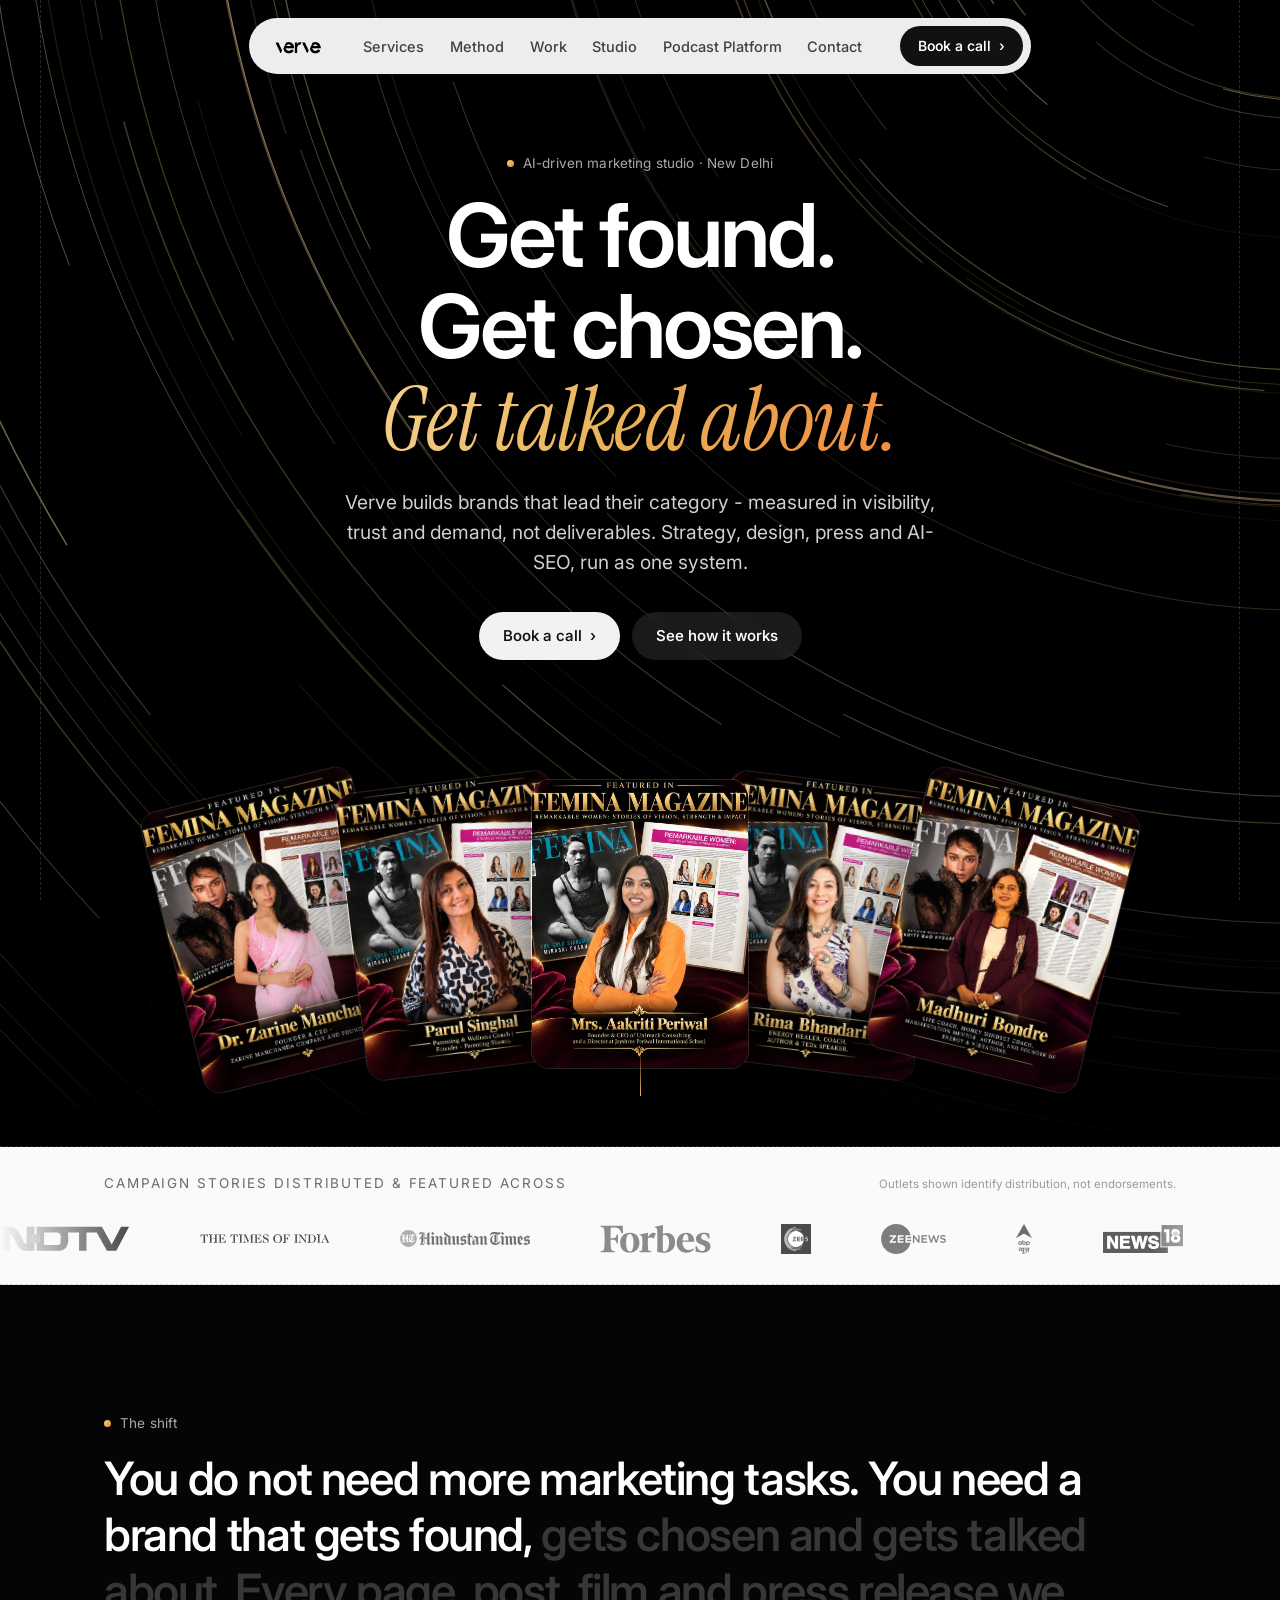
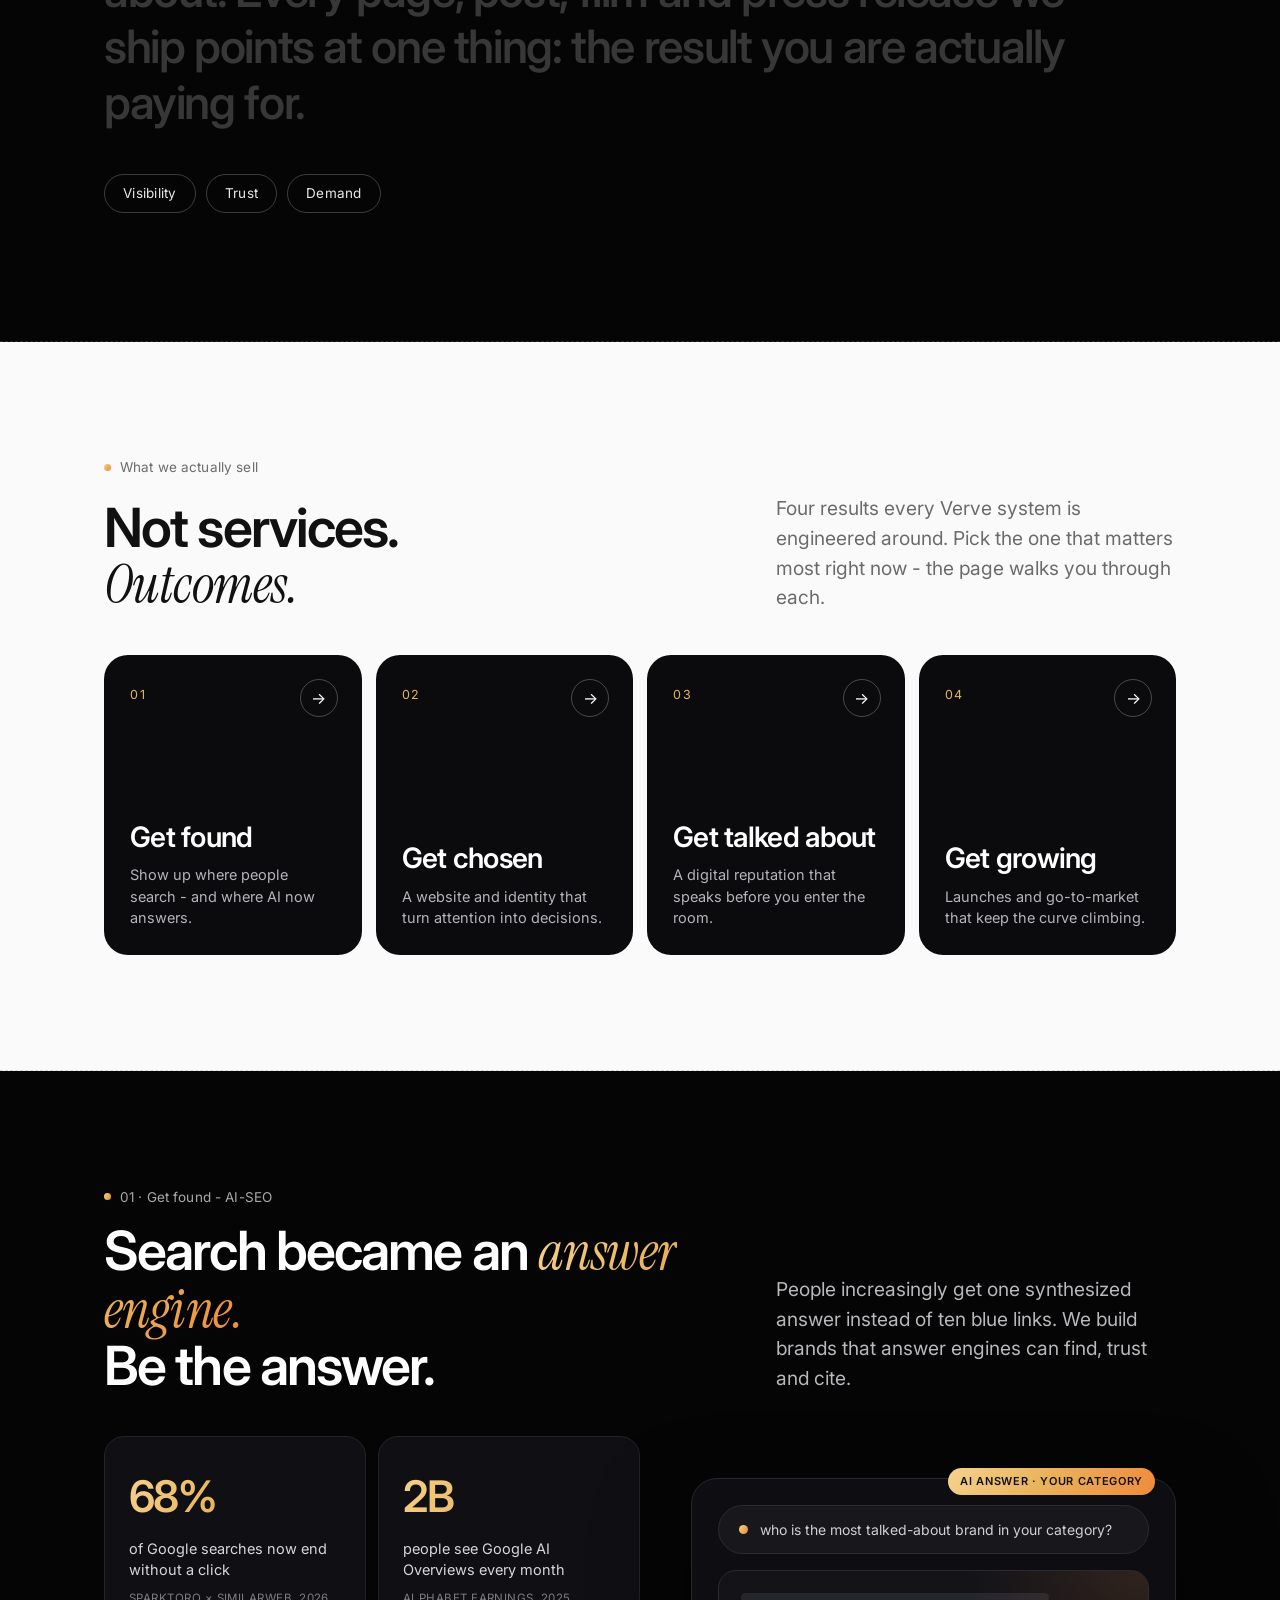
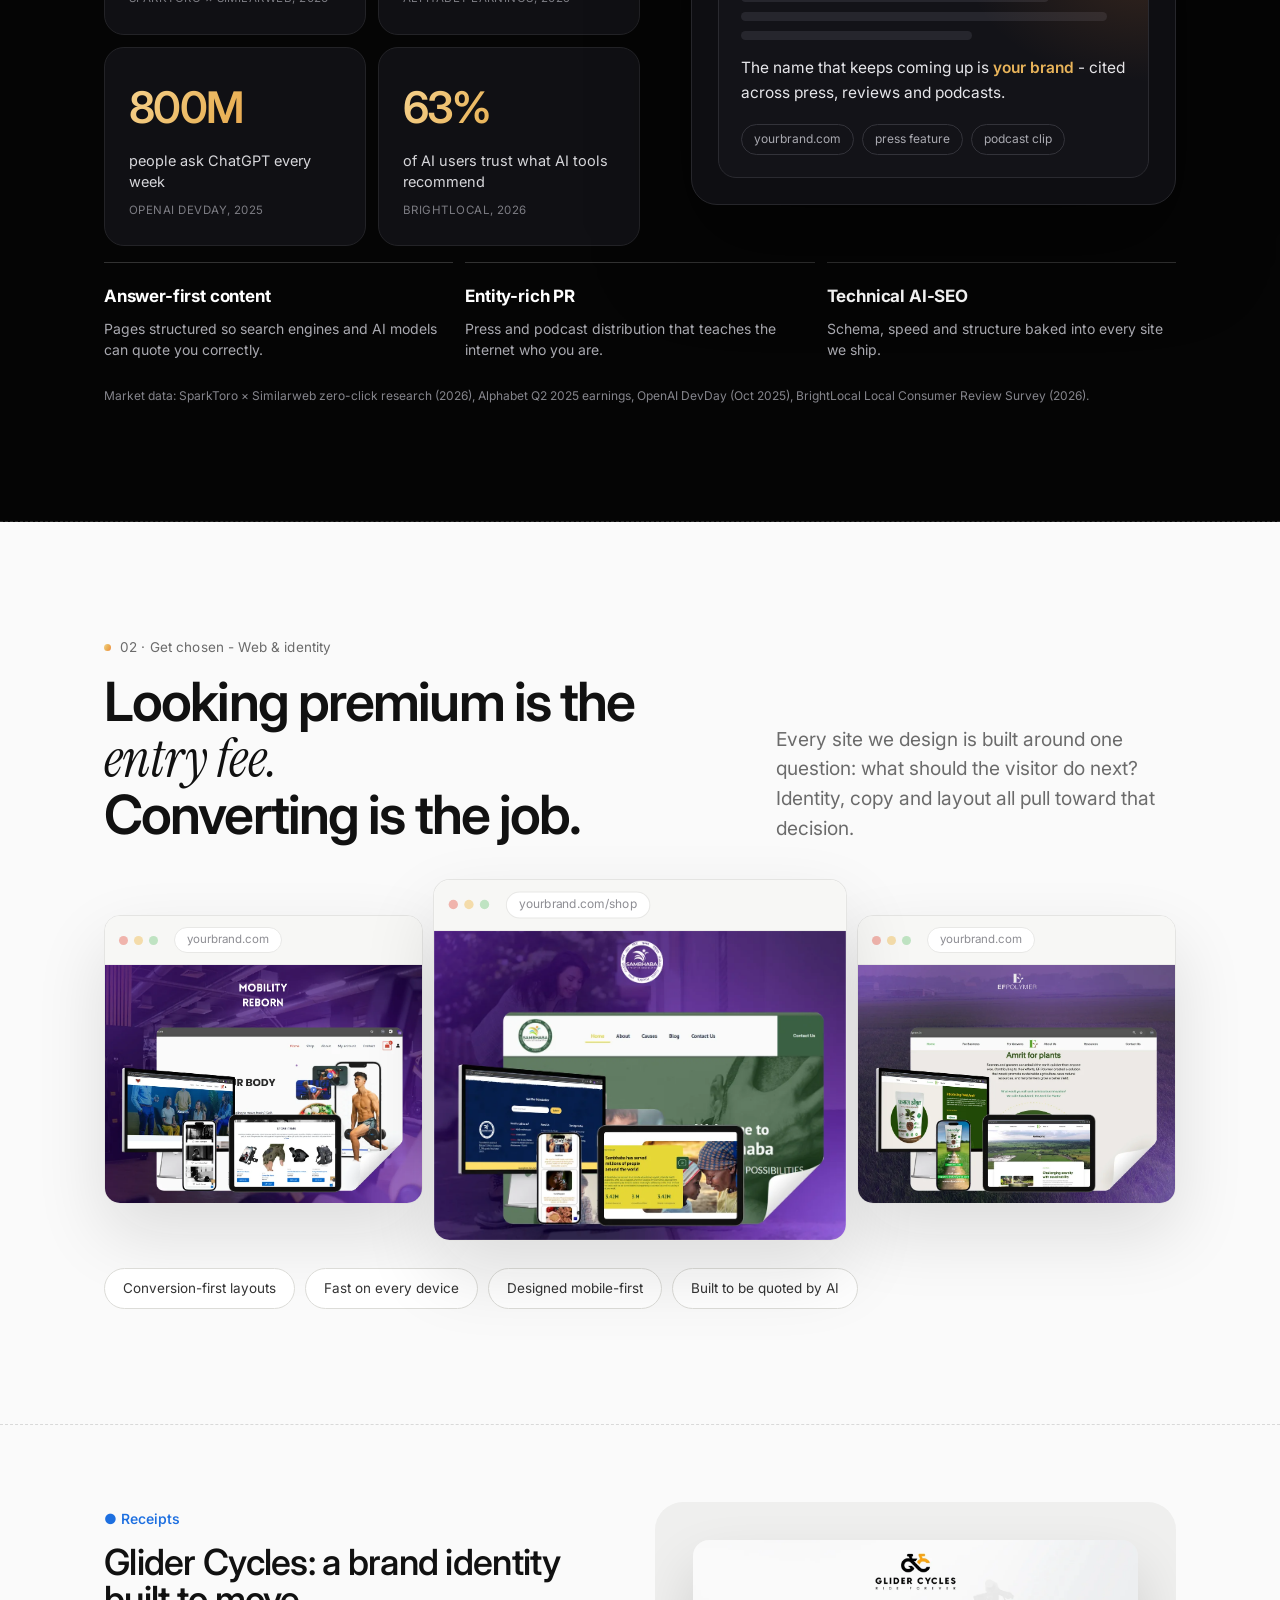
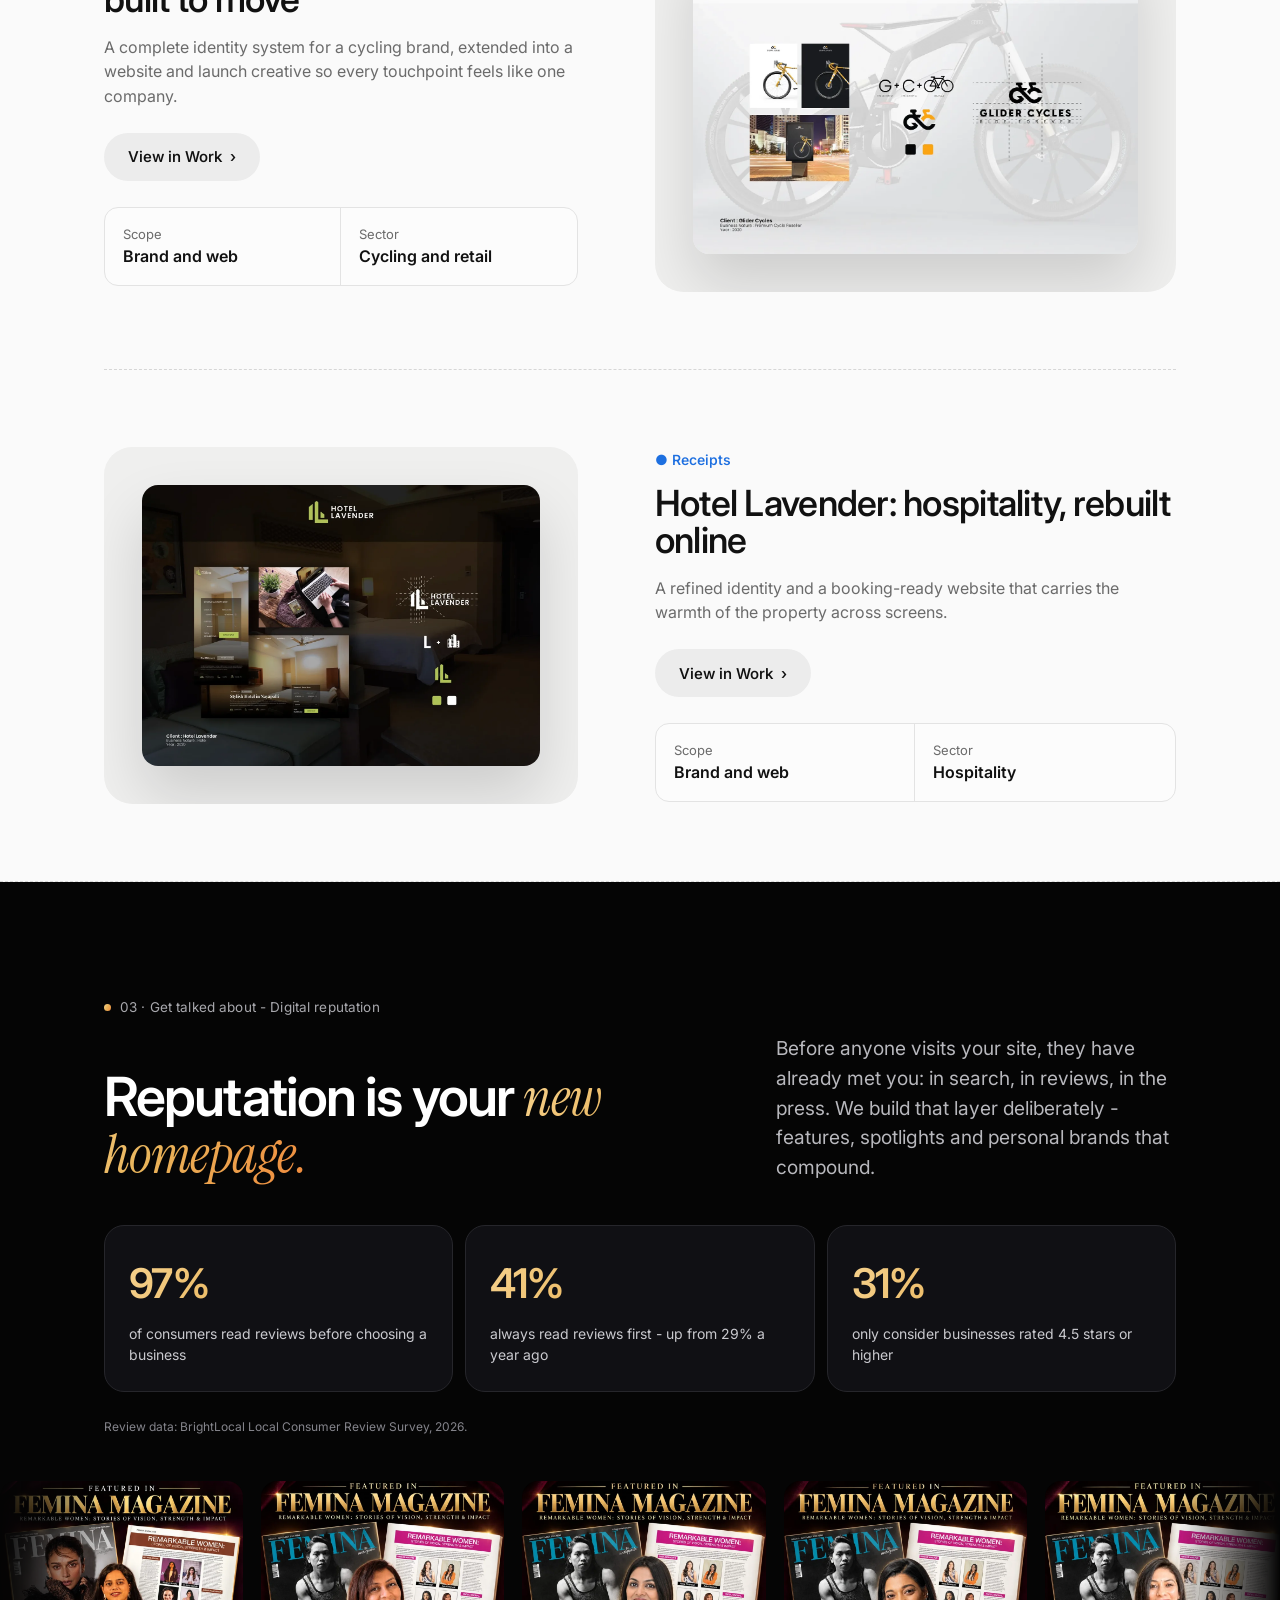
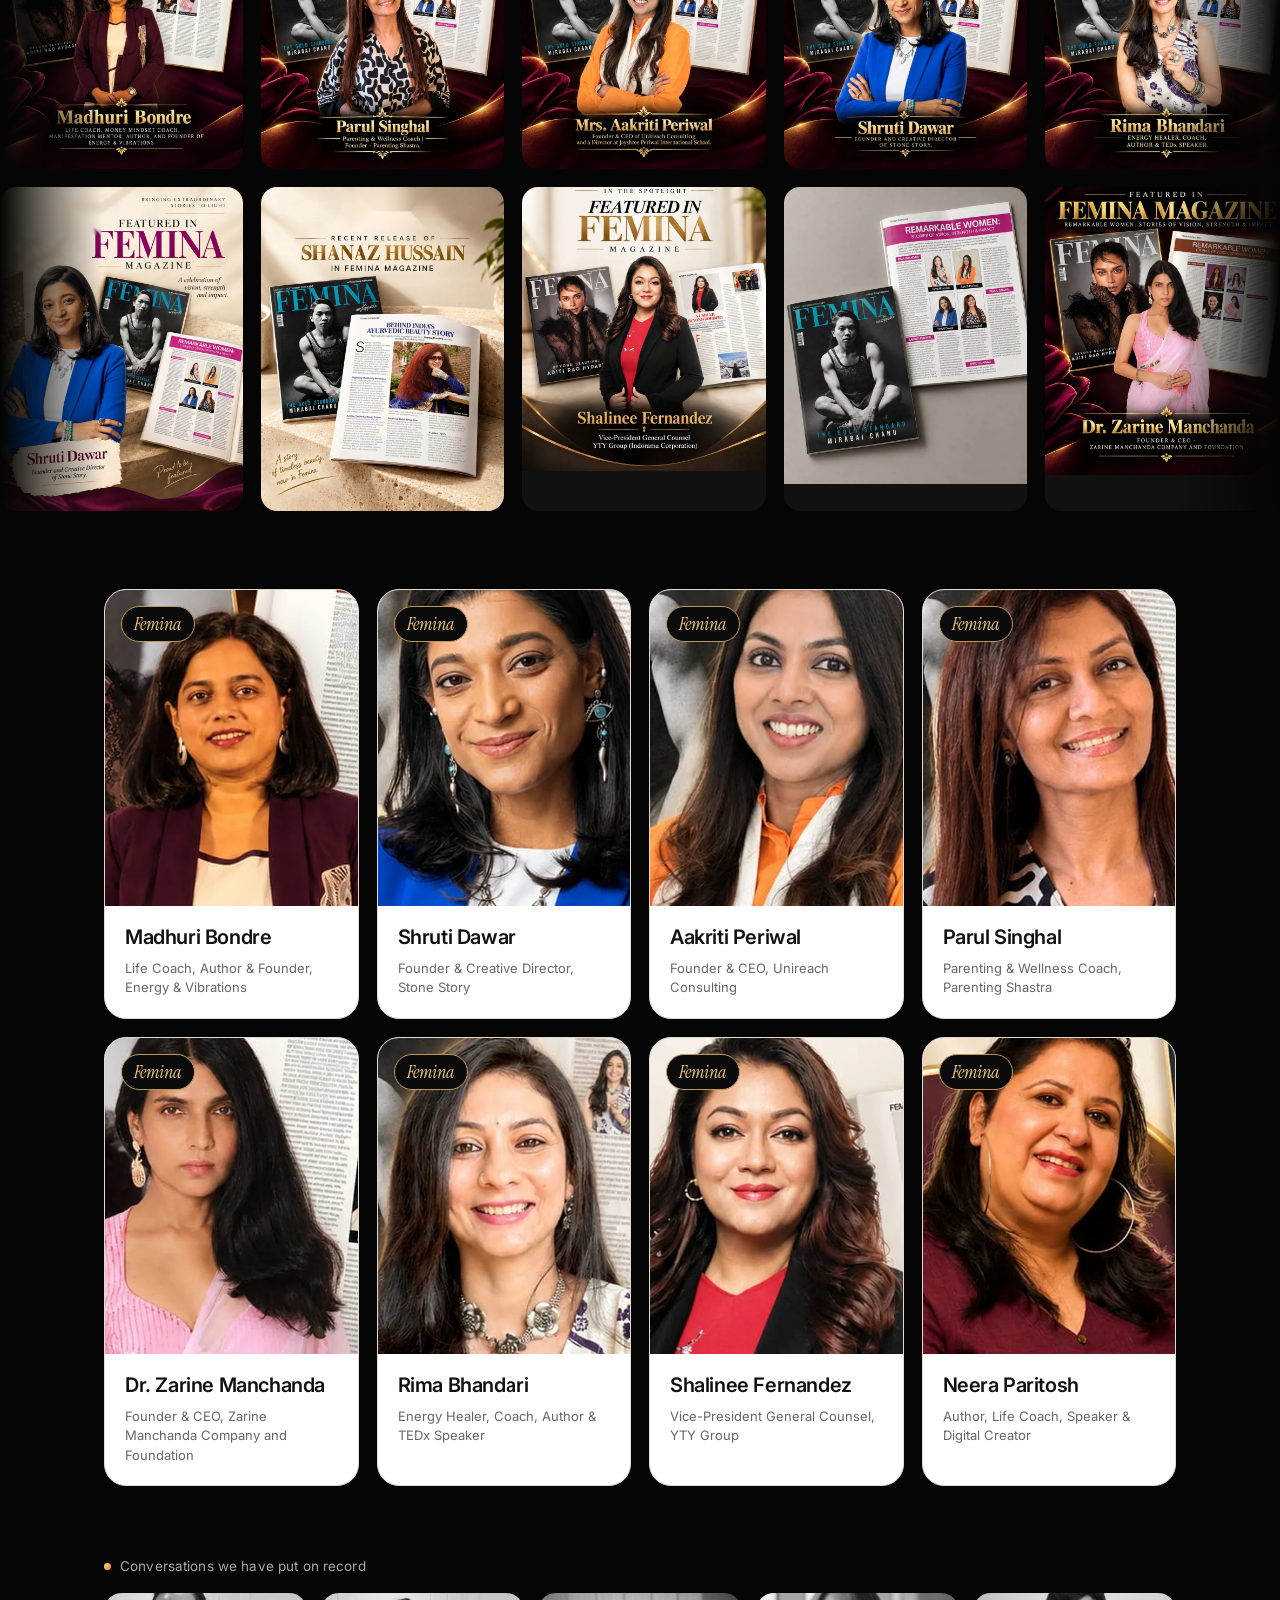
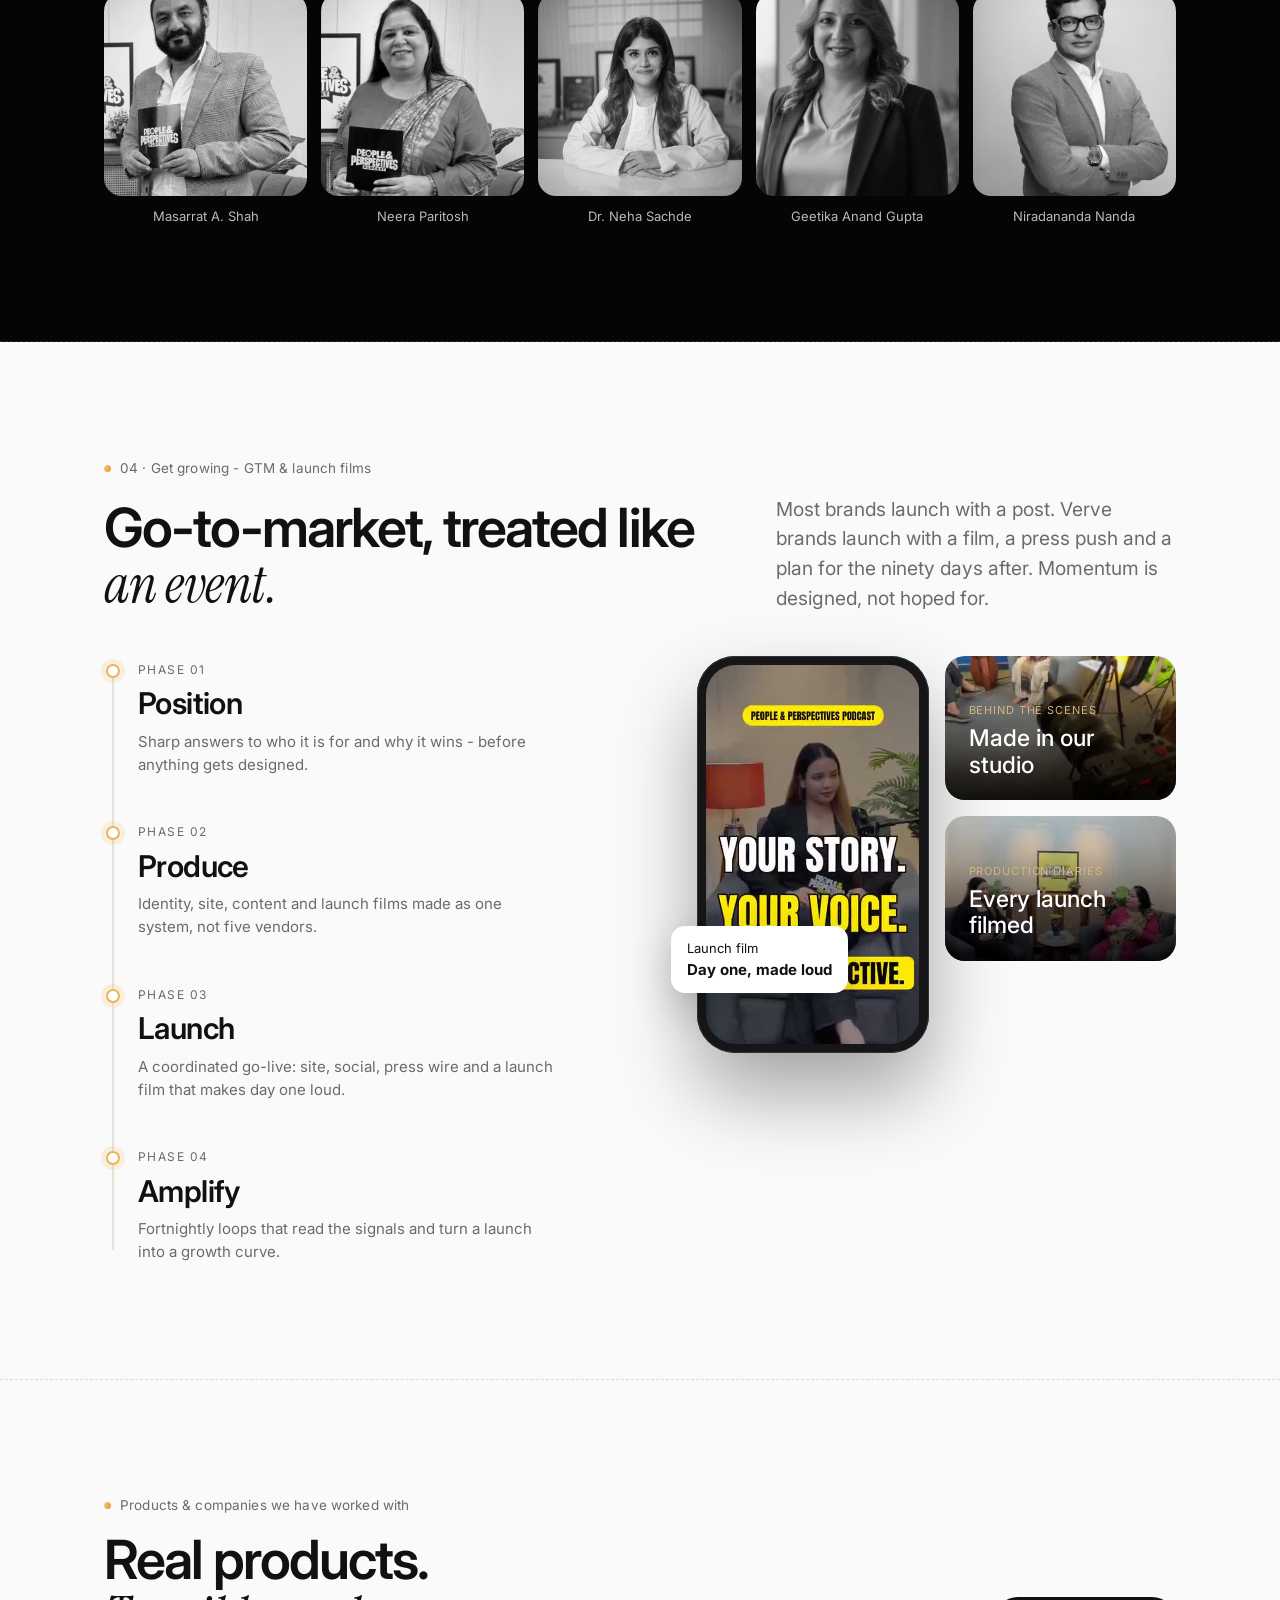
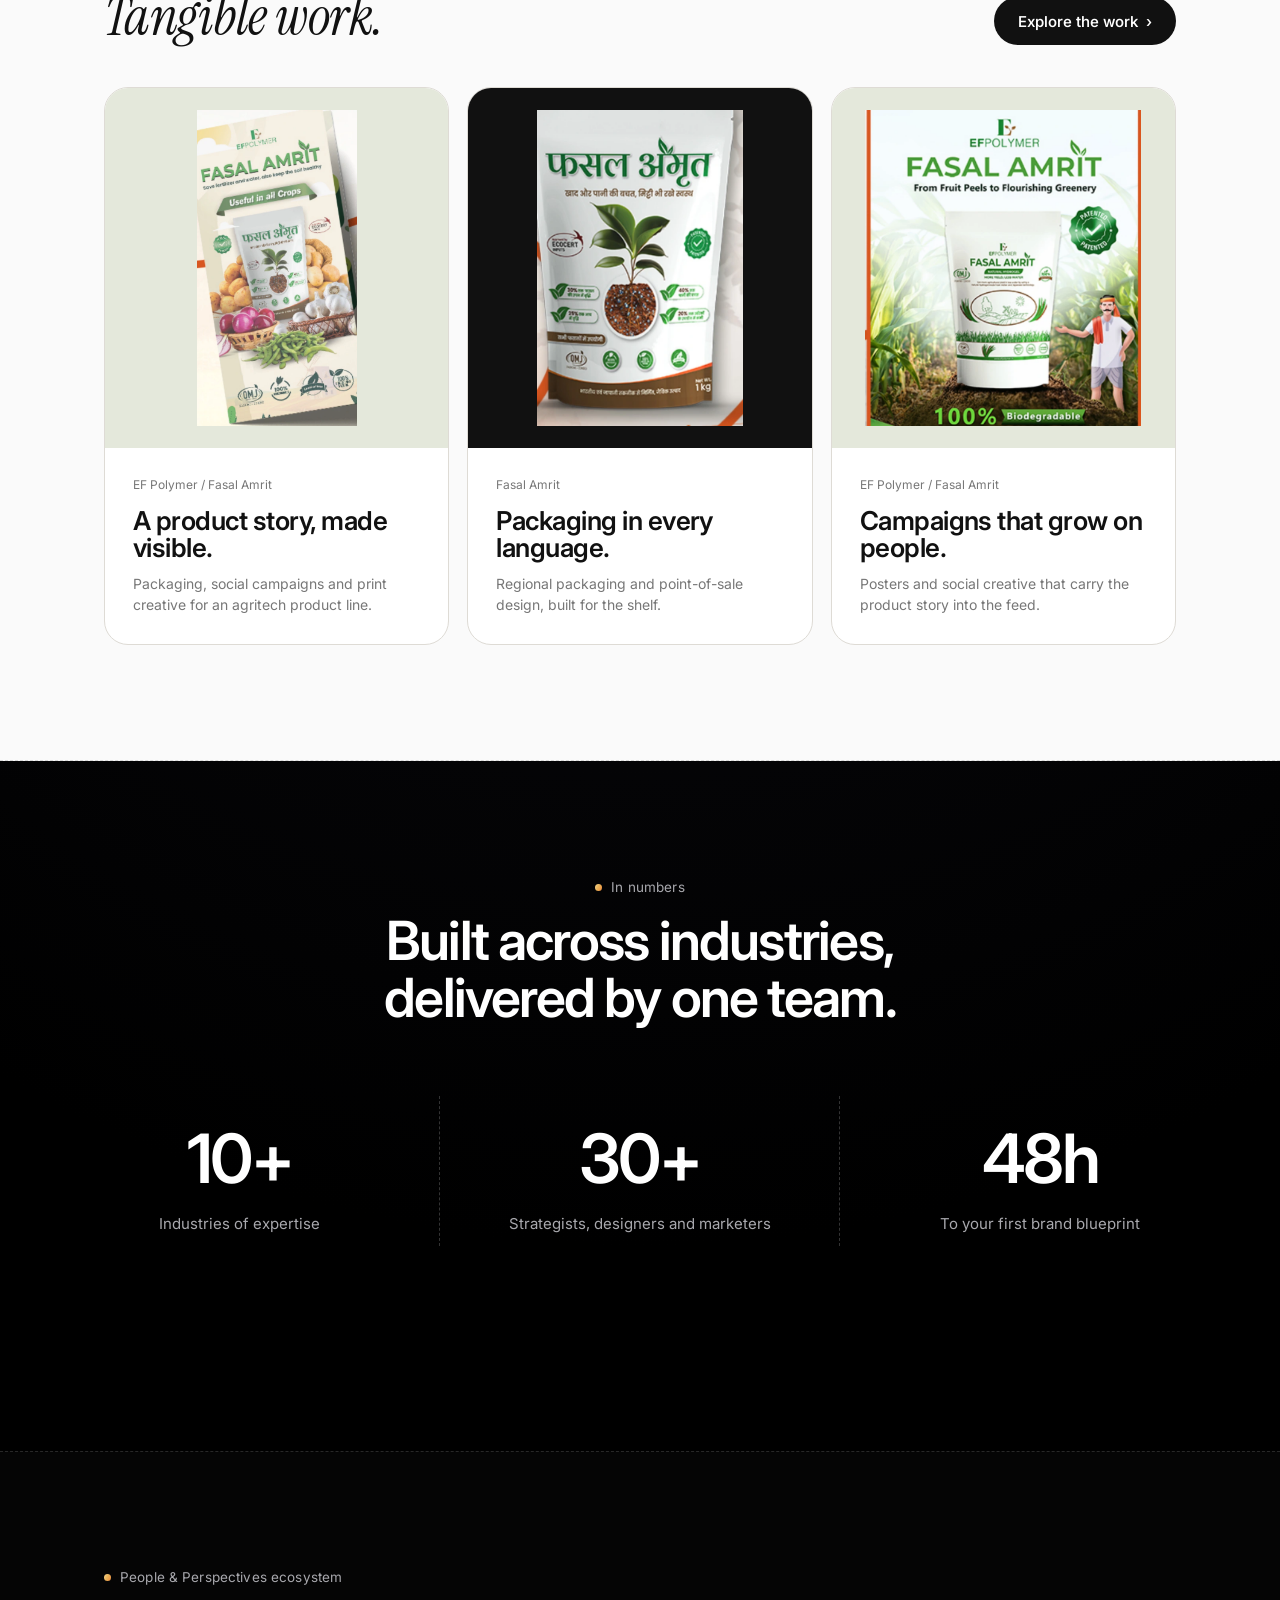
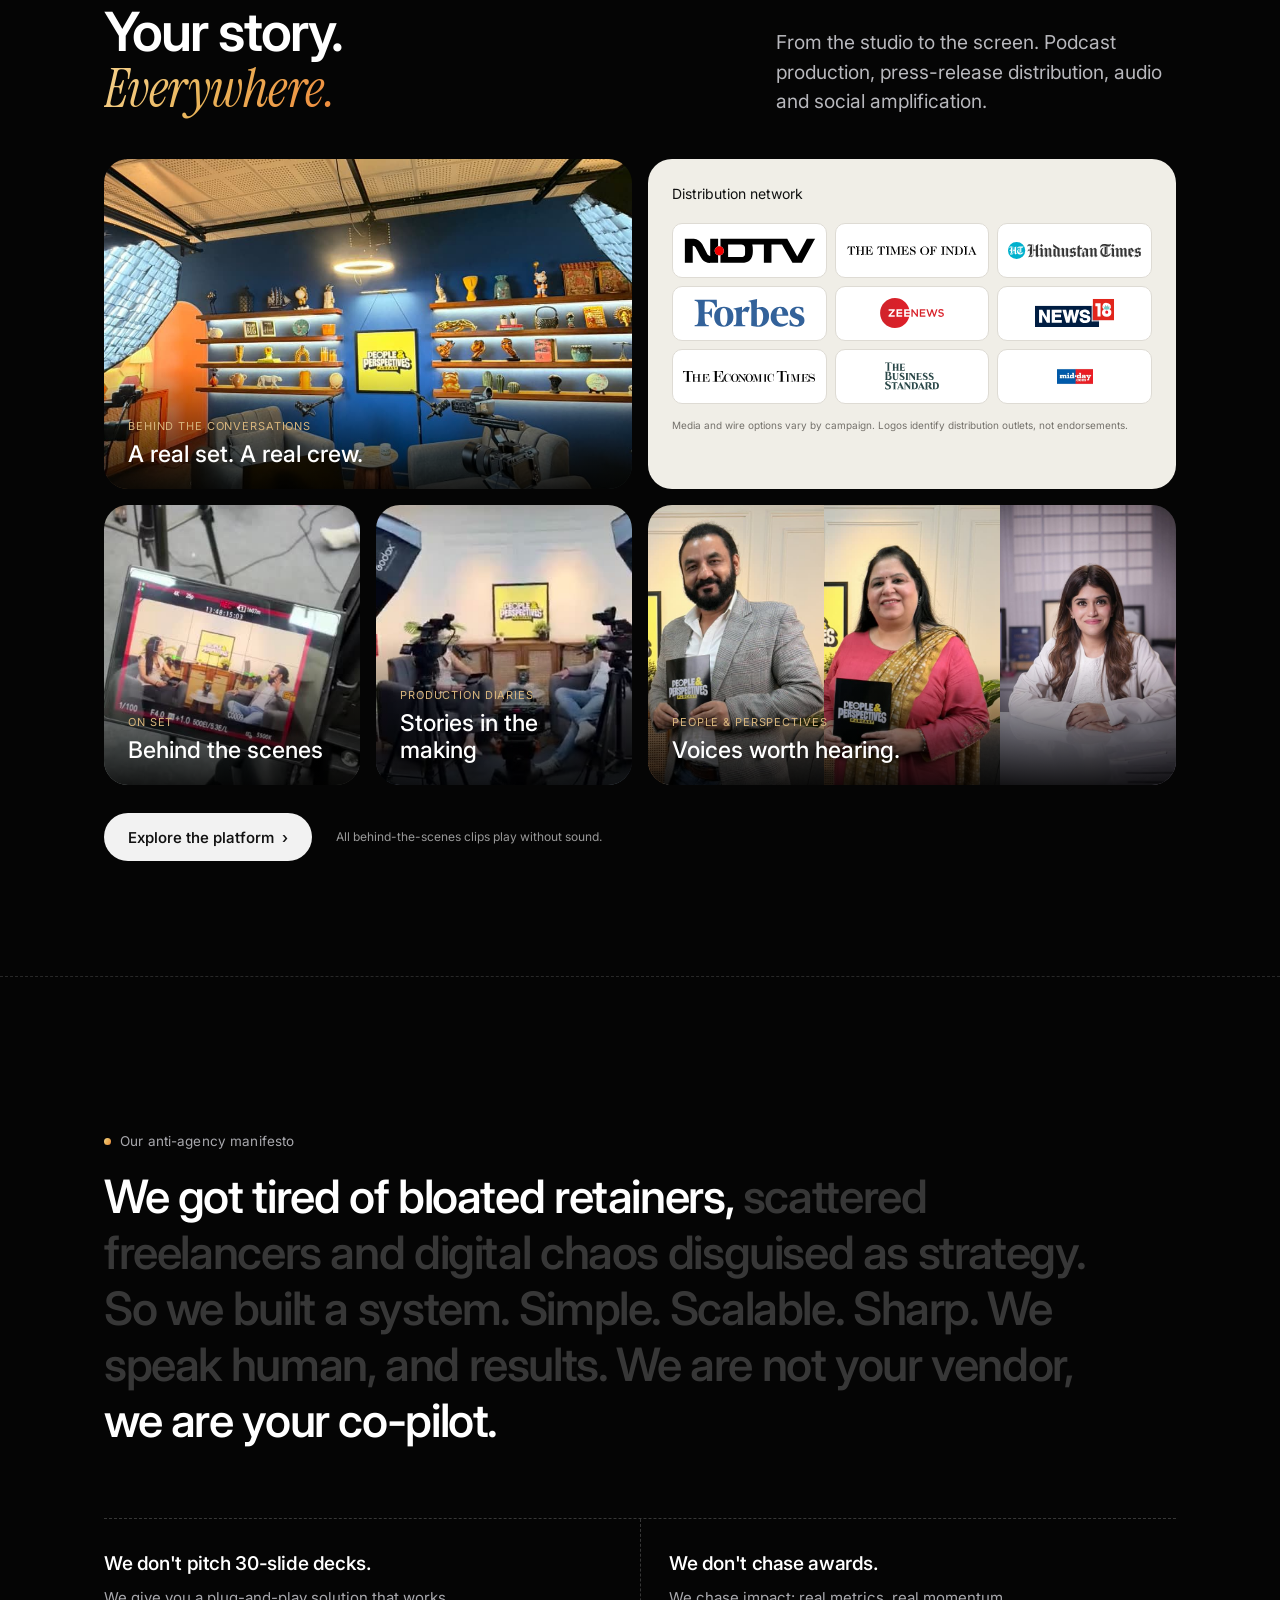
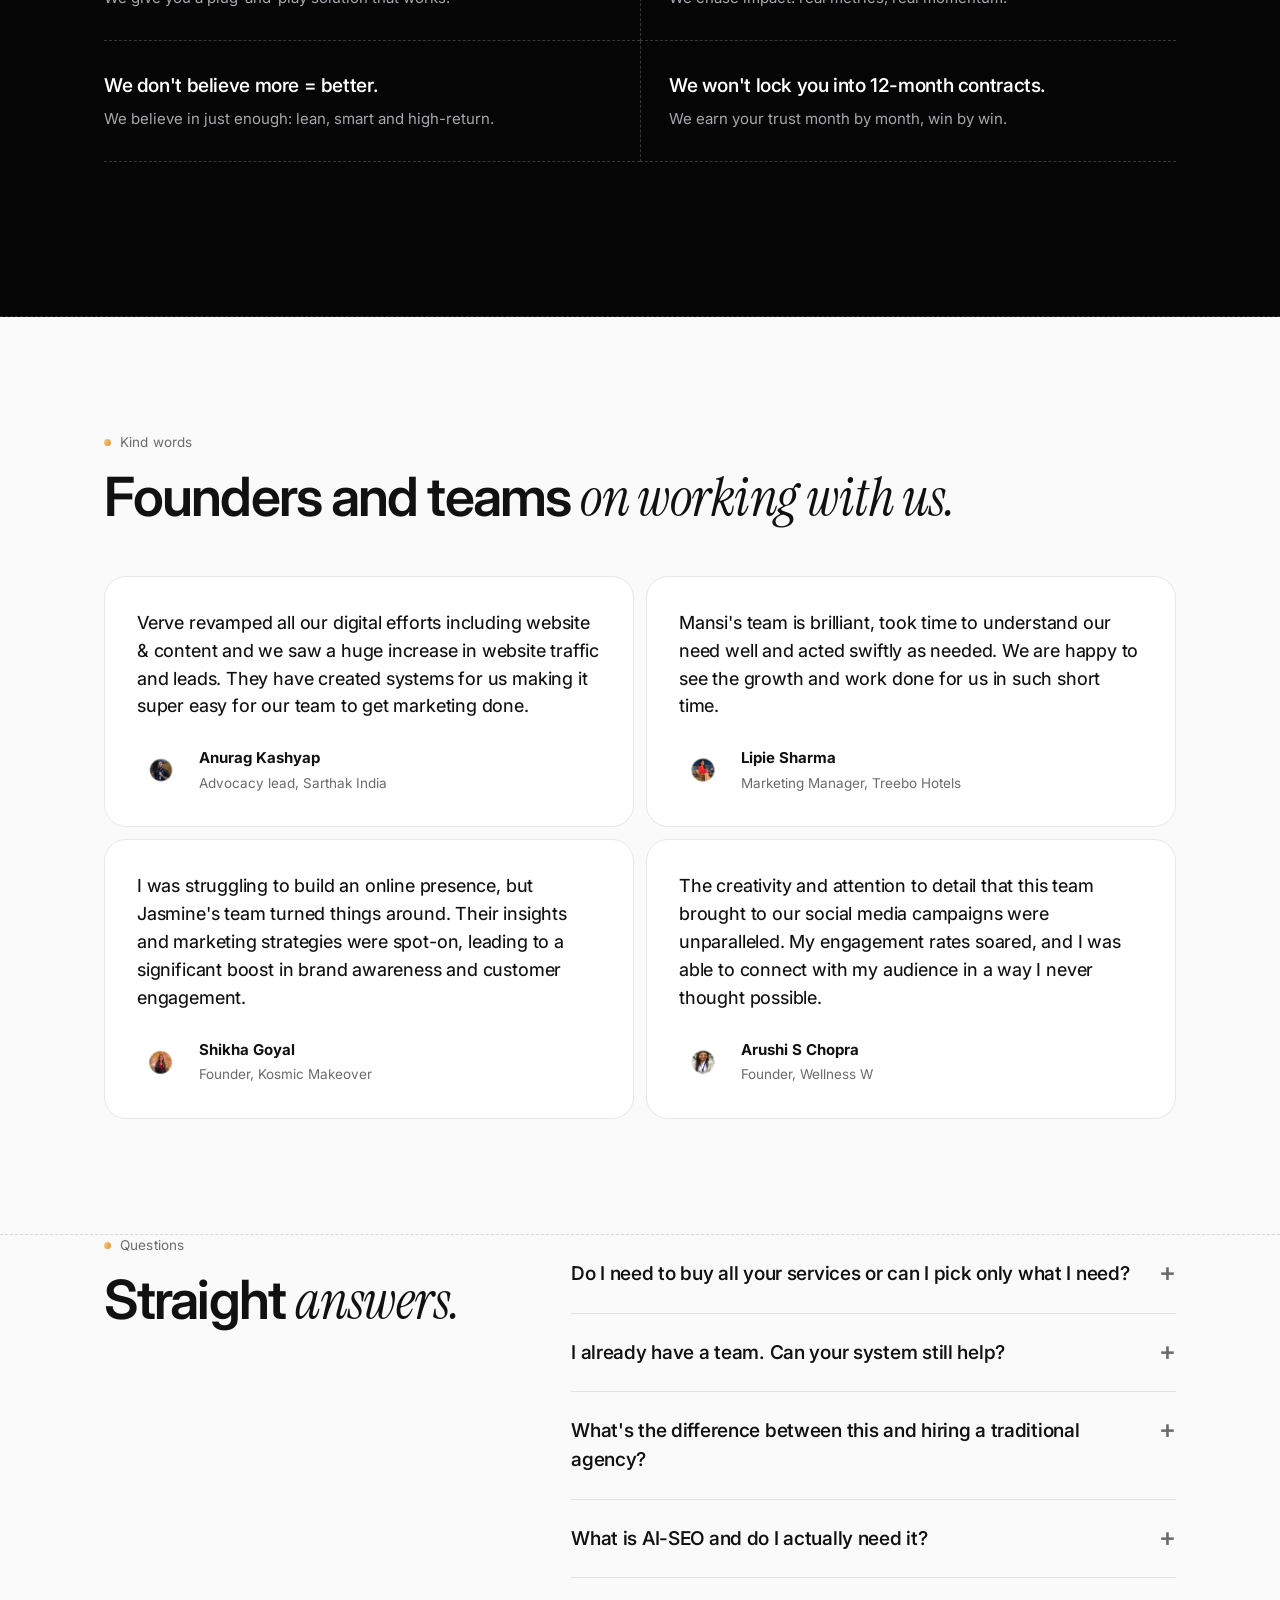
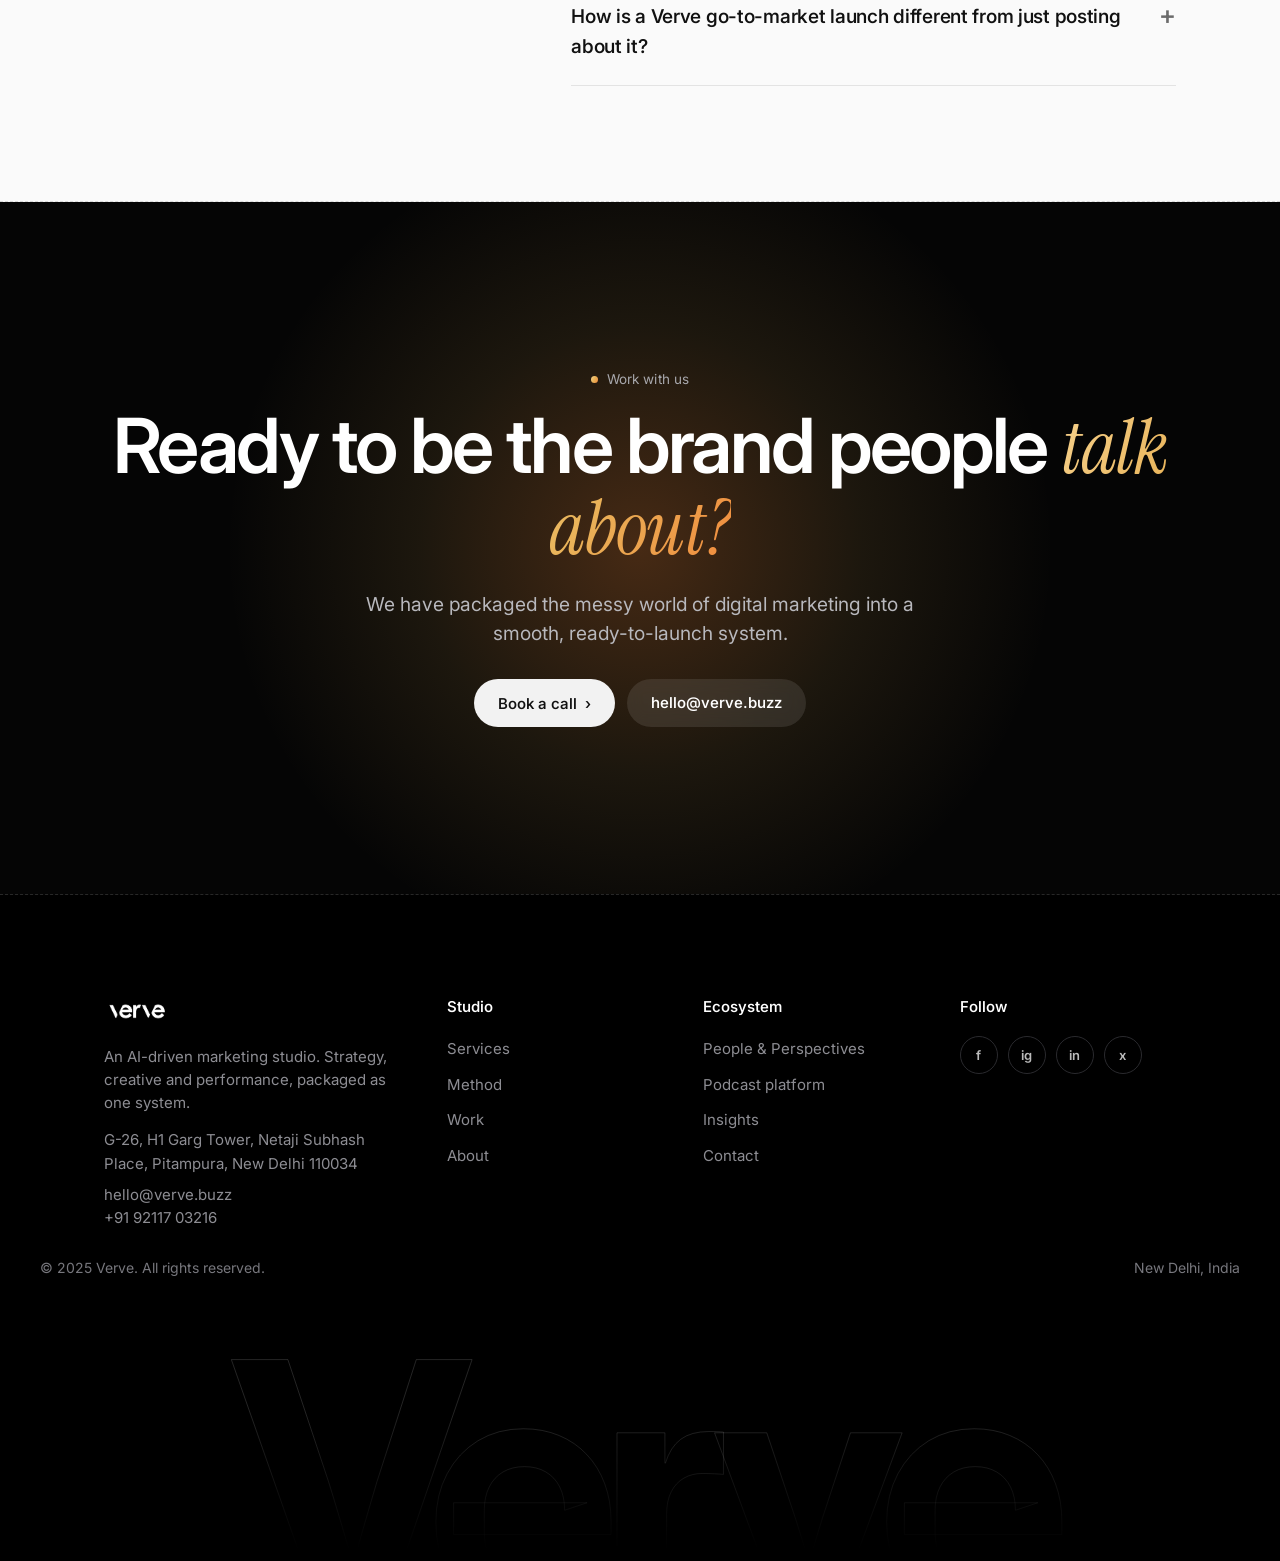
==== commit 1e071450: "v9: outcome-led premium homepage - AI-SEO, digital reputation, GTM, launch films, designer motion sy" ====
--- a/index.html
+++ b/index.html
@@ -1,22 +1,23 @@
-<!doctype html><html lang="en"><head><meta charset="utf-8"><meta name="viewport" content="width=device-width,initial-scale=1"><title>Verve | AI-driven marketing studio</title><meta name="description" content="Verve is an AI-driven marketing studio. Brand, content, websites and performance, engineered as one system and run by strategists."><meta property="og:title" content="Verve | AI-driven marketing studio"><meta property="og:description" content="Verve is an AI-driven marketing studio. Brand, content, websites and performance, engineered as one system and run by strategists."><meta property="og:image" content="/assets/v/work5.webp"><meta name="theme-color" content="#050505"><link rel="icon" href="/assets/v/favicon.png"><link rel="preconnect" href="https://fonts.googleapis.com"><link rel="preconnect" href="https://fonts.gstatic.com" crossorigin><link href="https://fonts.googleapis.com/css2?family=Inter:wght@400;450;500;550;600;700&family=Instrument+Serif:ital@1&display=swap" rel="stylesheet"><link rel="stylesheet" href="/css/style.css?v=8"></head><body><div class="rails"></div>
-<header class="nav"><div class="pill"><a href="/"><img class="logo" src="/assets/v/verve-logo.png" alt="Verve"></a><ul><li><a href="/services.html">Services</a></li><li><a href="/system.html">Method</a></li><li><a href="/work.html">Work</a></li><li><a href="/about.html">Studio</a></li><li><a href="/podcast.html">Podcast Platform</a></li><li><a href="/contact.html">Contact</a></li></ul><a class="btn k sm" href="/contact.html">Book a call <i>&rsaquo;</i></a><button class="burger" aria-label="Menu">&#9776;</button></div></header><main><section class="hero dark"><canvas id="streaks"></canvas><div class="wrap in"><h1>The marketing studio for brands that intend to <span class="ser gold">lead.</span></h1><p class="lead">Brand, content, web and performance. Engineered as one system, run by strategists, accelerated by AI.</p><div class="cta"><a class="btn w" href="/contact.html">Book a call <i>&rsaquo;</i></a><a class="btn g" href="/work.html">See our work</a></div></div><div class="fan"><figure><img src="/assets/po/zarine.webp" alt="Feature graphic"></figure><figure><img src="/assets/po/parul.webp" alt="Feature graphic"></figure><figure><img src="/assets/po/aakriti.webp" alt="Feature graphic"></figure><figure><img src="/assets/po/rima.webp" alt="Feature graphic"></figure><figure><img src="/assets/po/madhuri.webp" alt="Feature graphic"></figure></div></section>
-<section><div class="wrap"><div style="padding:clamp(60px,7vw,100px) 0 50px;display:flex;justify-content:space-between;align-items:end;gap:30px;flex-wrap:wrap"><div><div class="kick">Trusted by growing brands</div><h2 class="rv">Brands we have built with.</h2></div><a class="btn l" href="/work.html">View all work <i>&rsaquo;</i></a></div></div><div class="wrap" style="padding:0"><div class="lg"><div class="rv" data-d="0"><img class="" src="/assets/v/cl-haneul.png" alt="Haneul Publications" loading="lazy"></div><div class="rv" data-d="60"><img class="" src="/assets/v/cl-gruha.png" alt="Gruha Karigar" loading="lazy"><small>Case study</small></div><div class="rv" data-d="120"><img class="rc" src="/assets/v/logo-clubmahindra.png" alt="Club Mahindra" loading="lazy"></div><div class="rv" data-d="180"><img class="" src="/assets/v/cl-glider.png" alt="Glider Cycles" loading="lazy"><small>Case study</small></div><div class="rv" data-d="240"><img class="rc" src="/assets/v/logo-treebo.png" alt="Treebo" loading="lazy"></div><div class="rv" data-d="0"><img class="" src="/assets/v/cl-hotellavender.png" alt="Hotel Lavender" loading="lazy"><small>Case study</small></div><div class="rv" data-d="60"><img class="rc" src="/assets/v/logo-vibechek.png" alt="Vibe Chek" loading="lazy"></div><div class="rv" data-d="120"><img class="" src="/assets/v/cl-mayuree.png" alt="Mayuree Alankar" loading="lazy"></div><div class="rv" data-d="180"><img class="rc" src="/assets/v/logo-astroearth.png" alt="Astro Earth" loading="lazy"></div><div class="rv" data-d="240"><img class="" src="/assets/v/cl-masterdoctor.png" alt="Masterdoctor" loading="lazy"></div><div class="rv" data-d="0"><img class="rc" src="/assets/v/logo-upsurge.png" alt="Upsurge" loading="lazy"></div><div class="rv" data-d="60"><img class="" src="/assets/v/cl-hotelplanet.png" alt="Hotel Planet" loading="lazy"></div><div class="rv" data-d="120"><img class="rc" src="/assets/v/logo-globalpal.png" alt="Global Pal" loading="lazy"></div><div class="rv" data-d="180"><img class="" src="/assets/v/cl-homriz.png" alt="Homriz" loading="lazy"></div><div class="rv" data-d="240"><img class="rc" src="/assets/v/logo-charge360.png" alt="Charge360 EV" loading="lazy"></div><div class="rv" data-d="0"><img class="" src="/assets/v/cl-milestones.png" alt="Milestones Academy" loading="lazy"></div><div class="rv" data-d="60"><img class="rc" src="/assets/v/logo-realitiq.png" alt="RealitiQ XR" loading="lazy"></div><div class="rv" data-d="120"><img class="" src="/assets/v/cl-swapna.png" alt="Swapna Infotech" loading="lazy"></div><div class="rv" data-d="180"><img class="rc" src="/assets/v/logo-starlly.png" alt="Starlly" loading="lazy"></div><div class="rv" data-d="240"><img class="" src="/assets/v/cl-keepfit.png" alt="Keep Fit" loading="lazy"></div><div class="rv" data-d="0"><img class="rc" src="/assets/v/logo-vega.png" alt="Vega Enterprises" loading="lazy"></div><div class="rv" data-d="60"><img class="" src="/assets/v/cl-folk.png" alt="Folk Studios" loading="lazy"></div><div class="rv" data-d="120"><img class="" src="/assets/v/cl-saifpl.png" alt="SAIFPL" loading="lazy"></div><div class="rv" data-d="180"><img class="" src="/assets/v/cl-tasdete.png" alt="Tasdete" loading="lazy"></div><div class="rv" data-d="240"><img class="" src="/assets/v/cl-zaruri.png" alt="Zaruri Hai" loading="lazy"></div></div></div></section>
-<section class="pad"><div class="wrap"><div class="kick">What we do</div><h2 class="rv" style="max-width:800px">Marketing, engineered as <span class="ser">one system.</span></h2><p class="lead rv" style="margin-top:20px">We do not build your brand, we engineer its identity on the digital ecosystem. Strategists with a creative edge, using sharp insight and bold ideas.</p>
-<div class="service-grid"><article class="service-card wide rv"><div class="service-art identity-art"><img src="/assets/v/bi-glider.webp" alt="Glider Cycles identity system" loading="lazy"><img src="/assets/v/bi-lavender.webp" alt="Hotel Lavender identity system" loading="lazy"></div><div class="service-copy"><small>01 / Brand strategy &amp; design</small><h3>Identities with a point of view.</h3><p>Positioning, naming, visual systems and voice. Built to stay consistent across every touchpoint.</p><a class="btn g" href="/services.html">Explore services <i>&rsaquo;</i></a></div></article><article class="service-card rv"><div class="service-art"><img src="/assets/v/cs-13.webp" alt="Selected social campaign creative" loading="lazy"></div><div class="service-copy"><small>02 / Content &amp; social</small><h3>Make every impression count.</h3><p>Campaign creative, video and community content with a consistent voice.</p></div></article><article class="service-card rv"><div class="service-art"><img src="/assets/v/work1.webp" alt="Original Verve website design portfolio" loading="lazy"></div><div class="service-copy"><small>03 / Websites &amp; product design</small><h3>Designed to look good. Built to work.</h3><p>Websites and apps that bring the brand experience to life across screens.</p></div></article><article class="service-card wide workflow-card rv"><div class="workflow-visual"><div class="term" id="term" aria-label="Verve workflow"><div class="k">$ verve brief --brand "your-brand" --goal growth</div><div>&gt; mapping audience, competitors and channels...</div><div class="gr">&#10003; brand blueprint drafted in 48h</div><div>&gt; composing your box: strategy, creative, performance</div><div class="gr">&#10003; fortnightly design and deploy loops running</div><div>&gt; monitoring search, social and paid signals...</div><div class="gr">&#10003; snackable report ready - no dashboards needed</div></div><div class="workflow-notes"><div><span>Brand blueprint</span><b>48 hours</b></div><div><span>Progress loops</span><b>Fortnightly</b></div></div></div><div class="service-copy"><small>04 / AI &amp; performance</small><h3>AI-driven performance.<br>Human judgement.</h3><p>Automation and analytics handle the heavy lifting. Strategists and creatives keep the work sharp, on-brand and honest.</p><a class="btn g" href="/system.html">See the method <i>&rsaquo;</i></a></div></article></div></div></section>
+<!doctype html><html lang="en"><head><meta charset="utf-8"><meta name="viewport" content="width=device-width,initial-scale=1"><title>Verve | AI-driven marketing studio for brands that want outcomes</title><meta name="description" content="Verve is an AI-driven marketing studio. We build brands that get found, get chosen and get talked about - websites, content, press, launches and AI-SEO run as one system."><meta property="og:title" content="Verve | AI-driven marketing studio for brands that want outcomes"><meta property="og:description" content="Verve is an AI-driven marketing studio. We build brands that get found, get chosen and get talked about - websites, content, press, launches and AI-SEO run as one system."><meta property="og:image" content="/assets/v/work5.webp"><meta name="theme-color" content="#050505"><link rel="icon" href="/assets/v/favicon.png"><link rel="preconnect" href="https://fonts.googleapis.com"><link rel="preconnect" href="https://fonts.gstatic.com" crossorigin><link href="https://fonts.googleapis.com/css2?family=Inter:wght@400;450;500;550;600;700&family=Instrument+Serif:ital@1&display=swap" rel="stylesheet"><link rel="stylesheet" href="/css/style.css?v=9"></head><body><div class="rails"></div>
+<header class="nav"><div class="pill"><a href="/"><img class="logo" src="/assets/v/verve-logo.png" alt="Verve"></a><ul><li><a href="/services.html">Services</a></li><li><a href="/system.html">Method</a></li><li><a href="/work.html">Work</a></li><li><a href="/about.html">Studio</a></li><li><a href="/podcast.html">Podcast Platform</a></li><li><a href="/contact.html">Contact</a></li></ul><a class="btn k sm" href="/contact.html">Book a call <i>&rsaquo;</i></a><button class="burger" aria-label="Menu">&#9776;</button></div></header><main><section class="hero dark"><canvas id="streaks"></canvas><div class="wrap in"><div class="kick hkick rv">AI-driven marketing studio &middot; New Delhi</div><h1 class="rv">Get found.<br>Get chosen.<br><span class="ser gold">Get talked about.</span></h1><p class="lead rv" data-d="90">Verve builds brands that lead their category - measured in visibility, trust and demand, not deliverables. Strategy, design, press and AI-SEO, run as one system.</p><div class="cta rv" data-d="160"><a class="btn w" href="/contact.html">Book a call <i>&rsaquo;</i></a><a class="btn g" href="#get-found">See how it works</a></div></div><div class="fan" id="fan"><figure style="--k:-2"><img src="/assets/po/zarine.webp" alt="Press feature graphic"></figure><figure style="--k:-1"><img src="/assets/po/parul.webp" alt="Press feature graphic"></figure><figure style="--k:0"><img src="/assets/po/aakriti.webp" alt="Press feature graphic"></figure><figure style="--k:1"><img src="/assets/po/rima.webp" alt="Press feature graphic"></figure><figure style="--k:2"><img src="/assets/po/madhuri.webp" alt="Press feature graphic"></figure></div><div class="scue" aria-hidden="true"><span></span></div></section>
+<section class="pstrip" aria-label="Distribution and feature outlets"><div class="wrap pcap"><span>Campaign stories distributed &amp; featured across</span><span class="pcap-note">Outlets shown identify distribution, not endorsements.</span></div></section><div class="strip"><div class="marq"><div class="t"><img src="/assets/pp/logos/n_ndtv.svg" alt="NDTV" loading="lazy"><img src="/assets/pp/logos/n_toi.svg" alt="Times of India" loading="lazy"><img src="/assets/pp/logos/n_ht.svg" alt="Hindustan Times" loading="lazy"><img src="/assets/pp/logos/new_forbes_logo.svg" alt="Forbes" loading="lazy"><img src="/assets/pp/logos/new_zee5-official-logo.jpeg" alt="Zee5" loading="lazy"><img src="/assets/pp/logos/n_zeenews.svg" alt="Zee News" loading="lazy"><img src="/assets/pp/logos/new_abp_news_logo.svg" alt="ABP News" loading="lazy"><img src="/assets/pp/logos/n_news18.svg" alt="News18" loading="lazy"><img src="/assets/pp/logos/new_ani-logo.png" alt="ANI" loading="lazy"><img src="/assets/pp/logos/n_et.svg" alt="Economic Times" loading="lazy"><img src="/assets/pp/logos/n_bs.svg" alt="Business Standard" loading="lazy"><img src="/assets/pp/logos/new_mint_newspaper_logo.svg" alt="Mint" loading="lazy"><img src="/assets/pp/logos/new_deccan_chronicle_logo.png" alt="Deccan Chronicle" loading="lazy"><img src="/assets/pp/logos/n_ndtv.svg" alt="NDTV" loading="lazy"><img src="/assets/pp/logos/n_toi.svg" alt="Times of India" loading="lazy"><img src="/assets/pp/logos/n_ht.svg" alt="Hindustan Times" loading="lazy"><img src="/assets/pp/logos/new_forbes_logo.svg" alt="Forbes" loading="lazy"><img src="/assets/pp/logos/new_zee5-official-logo.jpeg" alt="Zee5" loading="lazy"><img src="/assets/pp/logos/n_zeenews.svg" alt="Zee News" loading="lazy"><img src="/assets/pp/logos/new_abp_news_logo.svg" alt="ABP News" loading="lazy"><img src="/assets/pp/logos/n_news18.svg" alt="News18" loading="lazy"><img src="/assets/pp/logos/new_ani-logo.png" alt="ANI" loading="lazy"><img src="/assets/pp/logos/n_et.svg" alt="Economic Times" loading="lazy"><img src="/assets/pp/logos/n_bs.svg" alt="Business Standard" loading="lazy"><img src="/assets/pp/logos/new_mint_newspaper_logo.svg" alt="Mint" loading="lazy"><img src="/assets/pp/logos/new_deccan_chronicle_logo.png" alt="Deccan Chronicle" loading="lazy"></div></div></div>
+<section class="story dark shift"><div class="wrap"><div class="kick">The shift</div><p class="big">You do not need more marketing tasks. You need a brand that gets found, gets chosen and gets talked about. Every page, post, film and press release we ship points at one thing: the result you are actually paying for.</p><div class="shift-meta rv"><span>Visibility</span><span>Trust</span><span>Demand</span></div></div></section>
+<section class="pad outcomes"><div class="wrap"><div class="kick">What we actually sell</div><div class="section-top"><h2 class="rv">Not services.<br><span class="ser">Outcomes.</span></h2><p class="lead rv">Four results every Verve system is engineered around. Pick the one that matters most right now - the page walks you through each.</p></div><div class="outc-grid"><a class="outc rv tilt" data-d="0" href="#get-found"><span class="on">01</span><h3>Get found</h3><p>Show up where people search - and where AI now answers.</p><span class="oarrow">&rarr;</span></a><a class="outc rv tilt" data-d="70" href="#get-chosen"><span class="on">02</span><h3>Get chosen</h3><p>A website and identity that turn attention into decisions.</p><span class="oarrow">&rarr;</span></a><a class="outc rv tilt" data-d="140" href="#get-talked-about"><span class="on">03</span><h3>Get talked about</h3><p>A digital reputation that speaks before you enter the room.</p><span class="oarrow">&rarr;</span></a><a class="outc rv tilt" data-d="210" href="#get-growing"><span class="on">04</span><h3>Get growing</h3><p>Launches and go-to-market that keep the curve climbing.</p><span class="oarrow">&rarr;</span></a></div></div></section>
+<section class="pad dark aiseo" id="get-found"><div class="wrap"><div class="kick">01 &middot; Get found - AI-SEO</div><div class="section-top"><h2 class="rv">Search became an <span class="ser gold">answer engine.</span><br>Be the answer.</h2><p class="lead rv">People increasingly get one synthesized answer instead of ten blue links. We build brands that answer engines can find, trust and cite.</p></div><div class="ai-grid"><div class="statgrid"><div class="stat rv" data-d="0"><b>68%</b><span>of Google searches now end without a click</span><small>SparkToro &times; Similarweb, 2026</small></div><div class="stat rv" data-d="60"><b>2B</b><span>people see Google AI Overviews every month</span><small>Alphabet earnings, 2025</small></div><div class="stat rv" data-d="120"><b>800M</b><span>people ask ChatGPT every week</span><small>OpenAI DevDay, 2025</small></div><div class="stat rv" data-d="180"><b>63%</b><span>of AI users trust what AI tools recommend</span><small>BrightLocal, 2026</small></div></div><div class="aimock rv" data-d="120" aria-hidden="true"><div class="aiq"><span class="aiq-ico"></span>who is the most talked-about brand in your category?</div><div class="aia"><div class="aia-glow"></div><div class="aia-line w80"></div><div class="aia-line w95"></div><div class="aia-line w60"></div><div class="aia-ans">The name that keeps coming up is <b>your brand</b> - cited across press, reviews and podcasts.</div><div class="aia-src"><span>yourbrand.com</span><span>press feature</span><span>podcast clip</span></div></div><div class="aia-tag">AI answer &middot; your category</div></div></div><div class="apoints"><div class="apoint rv" data-d="0"><b>Answer-first content</b><p>Pages structured so search engines and AI models can quote you correctly.</p></div><div class="apoint rv" data-d="70"><b>Entity-rich PR</b><p>Press and podcast distribution that teaches the internet who you are.</p></div><div class="apoint rv" data-d="140"><b>Technical AI-SEO</b><p>Schema, speed and structure baked into every site we ship.</p></div></div><p class="srcnote rv">Market data: SparkToro &times; Similarweb zero-click research (2026), Alphabet Q2 2025 earnings, OpenAI DevDay (Oct 2025), BrightLocal Local Consumer Review Survey (2026).</p></div></section>
+<section class="pad chosen" id="get-chosen"><div class="wrap"><div class="kick">02 &middot; Get chosen - Web &amp; identity</div><div class="section-top"><h2 class="rv">Looking premium is the <span class="ser">entry fee.</span><br>Converting is the job.</h2><p class="lead rv">Every site we design is built around one question: what should the visitor do next? Identity, copy and layout all pull toward that decision.</p></div><div class="bmocks"><figure class="bmock rv"><div class="bbar"><i></i><i></i><i></i><span>yourbrand.com</span></div><img src="/assets/v/work1.webp" alt="Website designed by Verve - homepage" loading="lazy"></figure><figure class="bmock rv"><div class="bbar"><i></i><i></i><i></i><span>yourbrand.com/shop</span></div><img src="/assets/v/work2.webp" alt="Website designed by Verve - product page" loading="lazy"></figure><figure class="bmock rv"><div class="bbar"><i></i><i></i><i></i><span>yourbrand.com</span></div><img src="/assets/v/work3.webp" alt="Website designed by Verve - mobile view" loading="lazy"></figure></div><div class="chips rv"><span>Conversion-first layouts</span><span>Fast on every device</span><span>Designed mobile-first</span><span>Built to be quoted by AI</span></div></div></section>
+<section><div class="wrap"><div class="case"><div class="txt rv"><div class="badge">&#9679; Receipts</div><h3>Glider Cycles: a brand identity built to move</h3><p>A complete identity system for a cycling brand, extended into a website and launch creative so every touchpoint feels like one company.</p><a class="btn l" href="/work.html">View in Work <i>&rsaquo;</i></a><div class="tbl"><div><small>Scope</small><b>Brand and web</b></div><div><small>Sector</small><b>Cycling and retail</b></div></div></div><div class="stage rv"><img src="/assets/v/bi-glider.webp" alt="Glider Cycles brand identity" loading="lazy"></div></div>
+<div class="case flip sep"><div class="txt rv"><div class="badge">&#9679; Receipts</div><h3>Hotel Lavender: hospitality, rebuilt online</h3><p>A refined identity and a booking-ready website that carries the warmth of the property across screens.</p><a class="btn l" href="/work.html">View in Work <i>&rsaquo;</i></a><div class="tbl"><div><small>Scope</small><b>Brand and web</b></div><div><small>Sector</small><b>Hospitality</b></div></div></div><div class="stage rv"><img src="/assets/v/bi-lavender.webp" alt="Hotel Lavender brand identity" loading="lazy"></div></div></div></section>
+<section class="pad dark reputation" id="get-talked-about"><div class="wrap"><div class="kick">03 &middot; Get talked about - Digital reputation</div><div class="section-top"><h2 class="rv">Reputation is your <span class="ser gold">new homepage.</span></h2><p class="lead rv">Before anyone visits your site, they have already met you: in search, in reviews, in the press. We build that layer deliberately - features, spotlights and personal brands that compound.</p></div><div class="repstats"><div class="repstat rv" data-d="0"><b>97%</b><span>of consumers read reviews before choosing a business</span></div><div class="repstat rv" data-d="60"><b>41%</b><span>always read reviews first - up from 29% a year ago</span></div><div class="repstat rv" data-d="120"><b>31%</b><span>only consider businesses rated 4.5 stars or higher</span></div></div><p class="srcnote rv">Review data: BrightLocal Local Consumer Review Survey, 2026.</p></div><div class="rep-marq"><div class="wmask"><div class="row "><figure><img src="/assets/po/madhuri.webp" alt="Press feature graphic" loading="lazy"></figure><figure><img src="/assets/po/parul.webp" alt="Press feature graphic" loading="lazy"></figure><figure><img src="/assets/po/aakriti.webp" alt="Press feature graphic" loading="lazy"></figure><figure><img src="/assets/po/shruti1.webp" alt="Press feature graphic" loading="lazy"></figure><figure><img src="/assets/po/rima.webp" alt="Press feature graphic" loading="lazy"></figure><figure><img src="/assets/po/zarine.webp" alt="Press feature graphic" loading="lazy"></figure><figure><img src="/assets/po/shalinee.webp" alt="Press feature graphic" loading="lazy"></figure><figure><img src="/assets/po/madhuri.webp" alt="Press feature graphic" loading="lazy"></figure><figure><img src="/assets/po/parul.webp" alt="Press feature graphic" loading="lazy"></figure><figure><img src="/assets/po/aakriti.webp" alt="Press feature graphic" loading="lazy"></figure><figure><img src="/assets/po/shruti1.webp" alt="Press feature graphic" loading="lazy"></figure><figure><img src="/assets/po/rima.webp" alt="Press feature graphic" loading="lazy"></figure><figure><img src="/assets/po/zarine.webp" alt="Press feature graphic" loading="lazy"></figure><figure><img src="/assets/po/shalinee.webp" alt="Press feature graphic" loading="lazy"></figure></div></div><div class="wmask"><div class="row r2"><figure><img src="/assets/po/shruti2.webp" alt="Press feature graphic" loading="lazy"></figure><figure><img src="/assets/po/shanaz.webp" alt="Press feature graphic" loading="lazy"></figure><figure><img src="/assets/po/shalinee.webp" alt="Press feature graphic" loading="lazy"></figure><figure><img src="/assets/po/femina.webp" alt="Press feature graphic" loading="lazy"></figure><figure><img src="/assets/po/zarine.webp" alt="Press feature graphic" loading="lazy"></figure><figure><img src="/assets/po/rima.webp" alt="Press feature graphic" loading="lazy"></figure><figure><img src="/assets/po/shruti1.webp" alt="Press feature graphic" loading="lazy"></figure><figure><img src="/assets/po/shruti2.webp" alt="Press feature graphic" loading="lazy"></figure><figure><img src="/assets/po/shanaz.webp" alt="Press feature graphic" loading="lazy"></figure><figure><img src="/assets/po/shalinee.webp" alt="Press feature graphic" loading="lazy"></figure><figure><img src="/assets/po/femina.webp" alt="Press feature graphic" loading="lazy"></figure><figure><img src="/assets/po/zarine.webp" alt="Press feature graphic" loading="lazy"></figure><figure><img src="/assets/po/rima.webp" alt="Press feature graphic" loading="lazy"></figure><figure><img src="/assets/po/shruti1.webp" alt="Press feature graphic" loading="lazy"></figure></div></div></div><div class="wrap"><div class="people-grid rep-people"><article class="person rv" data-d="0"><div class="portrait"><img src="/assets/pp/clients/madhuri.webp" alt="Madhuri Bondre" loading="lazy"><span class="media-tag">Femina</span></div><div class="person-info"><h3>Madhuri Bondre</h3><p>Life Coach, Author &amp; Founder, Energy &amp; Vibrations</p></div></article><article class="person rv" data-d="60"><div class="portrait"><img src="/assets/pp/clients/shruti.webp" alt="Shruti Dawar" loading="lazy"><span class="media-tag">Femina</span></div><div class="person-info"><h3>Shruti Dawar</h3><p>Founder &amp; Creative Director, Stone Story</p></div></article><article class="person rv" data-d="120"><div class="portrait"><img src="/assets/pp/clients/aakriti.webp" alt="Aakriti Periwal" loading="lazy"><span class="media-tag">Femina</span></div><div class="person-info"><h3>Aakriti Periwal</h3><p>Founder &amp; CEO, Unireach Consulting</p></div></article><article class="person rv" data-d="180"><div class="portrait"><img src="/assets/pp/clients/parul.webp" alt="Parul Singhal" loading="lazy"><span class="media-tag">Femina</span></div><div class="person-info"><h3>Parul Singhal</h3><p>Parenting &amp; Wellness Coach, Parenting Shastra</p></div></article><article class="person rv" data-d="0"><div class="portrait"><img src="/assets/pp/clients/zarine.webp" alt="Dr. Zarine Manchanda" loading="lazy"><span class="media-tag">Femina</span></div><div class="person-info"><h3>Dr. Zarine Manchanda</h3><p>Founder &amp; CEO, Zarine Manchanda Company and Foundation</p></div></article><article class="person rv" data-d="60"><div class="portrait"><img src="/assets/pp/clients/rima.webp" alt="Rima Bhandari" loading="lazy"><span class="media-tag">Femina</span></div><div class="person-info"><h3>Rima Bhandari</h3><p>Energy Healer, Coach, Author &amp; TEDx Speaker</p></div></article><article class="person rv" data-d="120"><div class="portrait"><img src="/assets/pp/clients/shalinee.webp" alt="Shalinee Fernandez" loading="lazy"><span class="media-tag">Femina</span></div><div class="person-info"><h3>Shalinee Fernandez</h3><p>Vice-President General Counsel, YTY Group</p></div></article><article class="person rv" data-d="180"><div class="portrait"><img src="/assets/pp/clients/neera.webp" alt="Neera Paritosh" loading="lazy"><span class="media-tag">Femina</span></div><div class="person-info"><h3>Neera Paritosh</h3><p>Author, Life Coach, Speaker &amp; Digital Creator</p></div></article></div><div class="kick" style="margin-top:70px">Conversations we have put on record</div><div class="gfaces"><figure class="gface rv" data-d="0"><img src="/assets/pp/faces/guest1.jpg" alt="Masarrat A. Shah" loading="lazy"><figcaption>Masarrat A. Shah</figcaption></figure><figure class="gface rv" data-d="50"><img src="/assets/pp/faces/guest2.jpg" alt="Neera Paritosh" loading="lazy"><figcaption>Neera Paritosh</figcaption></figure><figure class="gface rv" data-d="100"><img src="/assets/pp/faces/guest3.jpg" alt="Dr. Neha Sachde" loading="lazy"><figcaption>Dr. Neha Sachde</figcaption></figure><figure class="gface rv" data-d="150"><img src="/assets/pp/faces/guest4.jpg" alt="Geetika Anand Gupta" loading="lazy"><figcaption>Geetika Anand Gupta</figcaption></figure><figure class="gface rv" data-d="200"><img src="/assets/pp/faces/guest5.jpg" alt="Niradananda Nanda" loading="lazy"><figcaption>Niradananda Nanda</figcaption></figure></div></div></section>
+<section class="pad gtm" id="get-growing"><div class="wrap"><div class="kick">04 &middot; Get growing - GTM &amp; launch films</div><div class="section-top"><h2 class="rv">Go-to-market, treated like <span class="ser">an event.</span></h2><p class="lead rv">Most brands launch with a post. Verve brands launch with a film, a press push and a plan for the ninety days after. Momentum is designed, not hoped for.</p></div><div class="gtm-grid"><div class="tl"><div class="tline"></div><div class="tlstep rv" data-d="0"><span class="tldot"></span><small>Phase 01</small><h3>Position</h3><p>Sharp answers to who it is for and why it wins - before anything gets designed.</p></div><div class="tlstep rv" data-d="90"><span class="tldot"></span><small>Phase 02</small><h3>Produce</h3><p>Identity, site, content and launch films made as one system, not five vendors.</p></div><div class="tlstep rv" data-d="180"><span class="tldot"></span><small>Phase 03</small><h3>Launch</h3><p>A coordinated go-live: site, social, press wire and a launch film that makes day one loud.</p></div><div class="tlstep rv" data-d="270"><span class="tldot"></span><small>Phase 04</small><h3>Amplify</h3><p>Fortnightly loops that read the signals and turn a launch into a growth curve.</p></div></div><div class="launchfilms"><div class="phone rv"><video src="/assets/pp/launch.mp4" poster="/assets/pp/launch.jpg" autoplay muted loop playsinline preload="metadata"></video><div class="badge2">Launch film<b>Day one, made loud</b></div></div><div class="lf-side"><div class="bento-video rv" data-d="80"><video src="/assets/pp/bts/bts2.mp4" poster="/assets/pp/bts/bts2.jpg" autoplay muted loop playsinline preload="metadata"></video><div class="tile-label"><small>Behind the scenes</small><b>Made in our studio</b></div></div><div class="bento-video rv" data-d="160"><video src="/assets/pp/bts/bts4.mp4" poster="/assets/pp/bts/bts4.jpg" autoplay muted loop playsinline preload="metadata"></video><div class="tile-label"><small>Production diaries</small><b>Every launch filmed</b></div></div></div></div></div></section>
 <section class="pad product-work"><div class="wrap"><div class="section-top"><div><div class="kick">Products &amp; companies we have worked with</div><h2>Real products.<br><span class="ser">Tangible work.</span></h2></div><a class="btn k" href="/work.html">Explore the work <i>&rsaquo;</i></a></div><div class="product-grid"><article class="product-card ef"><div class="product-image"><img src="/assets/v/ef-packet.webp" alt="EF Polymer Fasal Amrit product packet" loading="lazy"></div><div><small>EF Polymer / Fasal Amrit</small><h3>A product story, made visible.</h3><p>Packaging, social campaigns and print creative for an agritech product line.</p></div></article><article class="product-card"><div class="product-image"><img src="/assets/v/ef-hindi.webp" alt="Fasal Amrit Hindi packaging" loading="lazy"></div><div><small>Fasal Amrit</small><h3>Packaging in every language.</h3><p>Regional packaging and point-of-sale design, built for the shelf.</p></div></article><article class="product-card ef"><div class="product-image"><img src="/assets/v/ef-poster.webp" alt="Fasal Amrit campaign poster" loading="lazy"></div><div><small>EF Polymer / Fasal Amrit</small><h3>Campaigns that grow on people.</h3><p>Posters and social creative that carry the product story into the feed.</p></div></article></div></div></section>
 <section class="dark nums"><div class="wrap ctr pad" style="padding-bottom:0"><div class="kick" style="justify-content:center">In numbers</div><h2 class="rv">Built across industries,<br>delivered by one team.</h2><div class="grid3"><div><b data-to="10" data-s="+">10+</b><span>Industries of expertise</span></div><div><b data-to="30" data-s="+">30+</b><span>Strategists, designers and marketers</span></div><div><b data-to="48" data-s="h">48h</b><span>To your first brand blueprint</span></div></div></div><div class="horizon"></div></section>
-<section><div class="wrap"><div class="case"><div class="txt rv"><div class="badge">&#9679; Case study</div><h3>Glider Cycles: a brand identity built to move</h3><p>A complete identity system for a cycling brand, extended into a website and launch creative so every touchpoint feels like one company.</p><a class="btn l" href="/work.html">View in Work <i>&rsaquo;</i></a><div class="tbl"><div><small>Scope</small><b>Brand and web</b></div><div><small>Sector</small><b>Cycling and retail</b></div><div><small>Deliverables</small><b>Identity, site, social</b></div><div><small>Surface</small><b>Digital and print</b></div></div></div><div class="stage rv" data-d="100"><img src="/assets/v/cs-17.webp" alt="Glider Cycles brand and website" loading="lazy"><div class="cap"><span>Client work</span><span>Brand and web</span></div></div></div>
-<div class="case flip sep"><div class="txt rv"><div class="badge">&#9679; Case study</div><h3>Hotel Lavender: hospitality, rebuilt online</h3><p>A refined identity and a booking-ready website that carries the warmth of the property across screens.</p><a class="btn l" href="/work.html">View in Work <i>&rsaquo;</i></a><div class="tbl"><div><small>Scope</small><b>Brand and web</b></div><div><small>Sector</small><b>Hospitality</b></div><div><small>Deliverables</small><b>Identity, website</b></div><div><small>Surface</small><b>Web</b></div></div></div><div class="stage rv" data-d="100"><img src="/assets/v/cs-18.webp" alt="Hotel Lavender brand and website" loading="lazy"><div class="cap"><span>Client work</span><span>Brand and web</span></div></div></div>
-<div class="case sep"><div class="txt rv"><div class="badge">&#9679; Case study</div><h3>Gruha Karigar: trust, made visible</h3><p>A service brand needed to look dependable at a glance. We built the identity and a clear website around it.</p><a class="btn l" href="/work.html">View in Work <i>&rsaquo;</i></a><div class="tbl"><div><small>Scope</small><b>Brand and web</b></div><div><small>Sector</small><b>Home services</b></div><div><small>Deliverables</small><b>Identity, website</b></div><div><small>Surface</small><b>Web and fleet</b></div></div></div><div class="stage rv" data-d="100"><img src="/assets/v/bi-gruha.webp" alt="Gruha Karigar brand identity" loading="lazy"><div class="cap"><span>Client work</span><span>Brand identity</span></div></div></div></div></section>
-<section class="pad people-section"><div class="wrap"><div class="kick">Previous clients & works</div><div class="section-top"><h2>People at the heart<br>of the <span class="ser">story.</span></h2><p class="lead">Personal brands, magazine features and stories brought into the spotlight.</p></div><div class="people-grid"><article class="person rv"><div class="portrait"><img src="/assets/pp/clients/madhuri.webp" alt="Madhuri Bondre" loading="lazy"><span class="media-tag">Femina</span></div><div class="person-info"><h3>Madhuri Bondre</h3><p>Life Coach, Author &amp; Founder, Energy &amp; Vibrations</p></div></article><article class="person rv"><div class="portrait"><img src="/assets/pp/clients/shruti.webp" alt="Shruti Dawar" loading="lazy"><span class="media-tag">Femina</span></div><div class="person-info"><h3>Shruti Dawar</h3><p>Founder &amp; Creative Director, Stone Story</p></div></article><article class="person rv"><div class="portrait"><img src="/assets/pp/clients/aakriti.webp" alt="Aakriti Periwal" loading="lazy"><span class="media-tag">Femina</span></div><div class="person-info"><h3>Aakriti Periwal</h3><p>Founder &amp; CEO, Unireach Consulting</p></div></article><article class="person rv"><div class="portrait"><img src="/assets/pp/clients/parul.webp" alt="Parul Singhal" loading="lazy"><span class="media-tag">Femina</span></div><div class="person-info"><h3>Parul Singhal</h3><p>Parenting &amp; Wellness Coach, Parenting Shastra</p></div></article><article class="person rv"><div class="portrait"><img src="/assets/pp/clients/zarine.webp" alt="Dr. Zarine Manchanda" loading="lazy"><span class="media-tag">Femina</span></div><div class="person-info"><h3>Dr. Zarine Manchanda</h3><p>Founder &amp; CEO, Zarine Manchanda Company and Foundation</p></div></article><article class="person rv"><div class="portrait"><img src="/assets/pp/clients/rima.webp" alt="Rima Bhandari" loading="lazy"><span class="media-tag">Femina</span></div><div class="person-info"><h3>Rima Bhandari</h3><p>Energy Healer, Coach, Author &amp; TEDx Speaker</p></div></article><article class="person rv"><div class="portrait"><img src="/assets/pp/clients/shalinee.webp" alt="Shalinee Fernandez" loading="lazy"><span class="media-tag">Femina</span></div><div class="person-info"><h3>Shalinee Fernandez</h3><p>Vice-President General Counsel, YTY Group</p></div></article><article class="person rv"><div class="portrait"><img src="/assets/pp/clients/neera.webp" alt="Neera Paritosh" loading="lazy"><span class="media-tag">Femina</span></div><div class="person-info"><h3>Neera Paritosh</h3><p>Author, Life Coach, Speaker &amp; Digital Creator</p></div></article></div></div></section>
 <section class="pad network dark"><div class="wrap"><div class="kick">People &amp; Perspectives ecosystem</div><div class="section-top"><h2>Your story.<br><span class="ser gold">Everywhere.</span></h2><p class="lead">From the studio to the screen. Podcast production, press-release distribution, audio and social amplification.</p></div><div class="bento"><div class="bento-studio"><img src="/assets/pp/bts/media_wide.jpg" alt="The People &amp; Perspectives podcast set" loading="lazy"><div class="tile-label"><small>Behind the conversations</small><b>A real set. A real crew.</b></div></div><div class="bento-logos"><div class="tile-heading">Distribution network</div><div class="media-grid"><div><img src="/assets/pp/logos/n_ndtv.svg" alt="NDTV" loading="lazy"></div><div><img src="/assets/pp/logos/n_toi.svg" alt="Times of India" loading="lazy"></div><div><img src="/assets/pp/logos/n_ht.svg" alt="Hindustan Times" loading="lazy"></div><div><img src="/assets/pp/logos/new_forbes_logo.svg" alt="Forbes" loading="lazy"></div><div><img src="/assets/pp/logos/n_zeenews.svg" alt="Zee News" loading="lazy"></div><div><img src="/assets/pp/logos/n_news18.svg" alt="News18" loading="lazy"></div><div><img src="/assets/pp/logos/n_et.svg" alt="Economic Times" loading="lazy"></div><div><img src="/assets/pp/logos/n_bs.svg" alt="Business Standard" loading="lazy"></div><div><img src="/assets/pp/logos/midday.png" alt="Mid-day" loading="lazy"></div></div><p>Media and wire options vary by campaign. Logos identify distribution outlets, not endorsements.</p></div><div class="bento-video"><video src="/assets/pp/bts/bts1.mp4" poster="/assets/pp/bts/bts1.jpg" autoplay muted loop playsinline preload="metadata"></video><div class="tile-label"><small>On set</small><b>Behind the scenes</b></div></div><div class="bento-video"><video src="/assets/pp/bts/bts3.mp4" poster="/assets/pp/bts/bts3.jpg" autoplay muted loop playsinline preload="metadata"></video><div class="tile-label"><small>Production diaries</small><b>Stories in the making</b></div></div><div class="bento-faces"><img src="/assets/pp/faces/guest1.jpg" alt="Masarrat A. Shah" loading="lazy"><img src="/assets/pp/faces/guest2.jpg" alt="Neera Paritosh" loading="lazy"><img src="/assets/pp/faces/guest3.jpg" alt="Dr. Neha Sachde" loading="lazy"><div class="tile-label"><small>People &amp; Perspectives</small><b>Voices worth hearing.</b></div></div></div><div class="network-link"><a class="btn w" href="/podcast.html">Explore the platform <i>&rsaquo;</i></a><span>All behind-the-scenes clips play without sound.</span></div></div></section>
-<section class="pad"><div class="wrap"><div class="pod"><div class="rv"><div class="kick">A platform by People &amp; Perspectives</div><h2>Where voices meet <span class="ser">visibility.</span></h2><p class="lead">People &amp; Perspectives is our podcasting platform: guest stories, studio production, press release distribution and audio and social amplification, all in one place.</p><div style="display:flex;gap:10px;margin-top:30px;flex-wrap:wrap"><a class="btn k" href="https://people-and-perspectives-site.pages.dev" rel="noopener">Visit the platform <i>&rsaquo;</i></a><a class="btn l" href="/podcast.html">Learn more</a></div><div class="guests"><img src="/assets/pp/faces/guest1.jpg" alt="Masarrat A. Shah" loading="lazy"><img src="/assets/pp/faces/guest2.jpg" alt="Neera Paritosh" loading="lazy"><img src="/assets/pp/faces/guest3.jpg" alt="Dr. Neha Sachde" loading="lazy"><img src="/assets/pp/faces/guest4.jpg" alt="Geetika Anand Gupta" loading="lazy"><img src="/assets/pp/faces/guest5.jpg" alt="Niradananda Nanda" loading="lazy"><img src="/assets/pp/clients/madhuri.webp" alt="Guest" loading="lazy"><img src="/assets/pp/clients/parul.webp" alt="Guest" loading="lazy"><img src="/assets/pp/clients/aakriti.webp" alt="Guest" loading="lazy"></div></div><div class="phone rv" data-d="120"><video src="/assets/pp/launch.mp4" poster="/assets/pp/launch.jpg" muted loop playsinline preload="none"></video><div class="badge2"><span>Now streaming</span><b>People &amp; Perspectives</b></div></div></div></div></section>
 <section class="story dark"><div class="wrap"><div class="kick">Our anti-agency manifesto</div><p class="big">We got tired of bloated retainers, scattered freelancers and digital chaos disguised as strategy. So we built a system. Simple. Scalable. Sharp. We speak human, and results. We are not your vendor, we are your co-pilot.</p><div class="mlist"><div class="rv"><b>We don't pitch 30-slide decks.</b><span>We give you a plug-and-play solution that works.</span></div><div class="rv"><b>We don't chase awards.</b><span>We chase impact: real metrics, real momentum.</span></div><div class="rv"><b>We don't believe more = better.</b><span>We believe in just enough: lean, smart and high-return.</span></div><div class="rv"><b>We won't lock you into 12-month contracts.</b><span>We earn your trust month by month, win by win.</span></div></div></div></section>
 <section class="pad"><div class="wrap"><div class="kick">Kind words</div><h2 class="rv">Founders and teams <span class="ser">on working with us.</span></h2><div class="tg"><div class="tc rv" data-d="0"><q>Verve revamped all our digital efforts including website &amp; content and we saw a huge increase in website traffic and leads. They have created systems for us making it super easy for our team to get marketing done.</q><div class="who"><img src="/assets/v/av-anurag.png" alt="Anurag Kashyap" loading="lazy"><div><b>Anurag Kashyap</b><span>Advocacy lead, Sarthak India</span></div></div></div><div class="tc rv" data-d="100"><q>Mansi's team is brilliant, took time to understand our need well and acted swiftly as needed. We are happy to see the growth and work done for us in such short time.</q><div class="who"><img src="/assets/v/av-lipie.png" alt="Lipie Sharma" loading="lazy"><div><b>Lipie Sharma</b><span>Marketing Manager, Treebo Hotels</span></div></div></div><div class="tc rv" data-d="0"><q>I was struggling to build an online presence, but Jasmine's team turned things around. Their insights and marketing strategies were spot-on, leading to a significant boost in brand awareness and customer engagement.</q><div class="who"><img src="/assets/v/av-shikha.png" alt="Shikha Goyal" loading="lazy"><div><b>Shikha Goyal</b><span>Founder, Kosmic Makeover</span></div></div></div><div class="tc rv" data-d="100"><q>The creativity and attention to detail that this team brought to our social media campaigns were unparalleled. My engagement rates soared, and I was able to connect with my audience in a way I never thought possible.</q><div class="who"><img src="/assets/v/av-arushi.png" alt="Arushi S Chopra" loading="lazy"><div><b>Arushi S Chopra</b><span>Founder, Wellness W</span></div></div></div></div></div></section>
-<section class="pad" style="padding-top:0"><div class="wrap"><div class="split"><div><div class="kick">Questions</div><h2 class="rv">Straight <span class="ser">answers.</span></h2></div><div class="faq"><details><summary>Do I need to buy all your services or can I pick only what I need?</summary><p>We don't sell individual services. But we make sure you only pay for what you need. Think of it like a content kit: plug in lead magnets, emails or landing pages based on your current goals.</p></details><details><summary>I already have a team. Can your system still help?</summary><p>Our systems are built to support lean teams, whether you're a solo founder or have a small crew. We make execution easier, not heavier.</p></details><details><summary>What's the difference between this and hiring a traditional agency?</summary><p>Traditional agencies lock you into long retainers. We give you actionable, done-for-you pieces that are ready to go: faster, cheaper, smarter.</p></details></div></div></div></section>
-<section class="cta2 dark"><div class="orb"></div><div class="wrap in"><div class="kick" style="justify-content:center">Work with us</div><h2 class="rv">Ready to build a brand people <span class="ser gold">remember?</span></h2><p class="lead rv" style="margin:0 auto">We have packaged the messy world of digital marketing into a smooth, ready-to-launch system.</p><div class="cta"><a class="btn w" href="/contact.html">Book a call <i>&rsaquo;</i></a><a class="btn g" href="mailto:hello@verve.buzz">hello@verve.buzz</a></div></div></section></main><footer><div class="wrap"><div class="fg"><div><img src="/assets/v/verve-logo.png" alt="Verve" style="height:30px;margin-bottom:20px"><p style="max-width:330px">An AI-driven marketing studio. Strategy, creative and performance, packaged as one system.</p><p style="margin-top:14px">G-26, H1 Garg Tower, Netaji Subhash Place, Pitampura, New Delhi 110034</p><p style="margin-top:8px"><a href="mailto:hello@verve.buzz">hello@verve.buzz</a><br><a href="tel:+919211703216">+91 92117 03216</a></p></div>
+<section class="pad" style="padding-top:0"><div class="wrap"><div class="split"><div><div class="kick">Questions</div><h2 class="rv">Straight <span class="ser">answers.</span></h2></div><div class="faq"><details><summary>Do I need to buy all your services or can I pick only what I need?</summary><p>We don't sell individual services. But we make sure you only pay for what you need. Think of it like a content kit: plug in lead magnets, emails or landing pages based on your current goals.</p></details><details><summary>I already have a team. Can your system still help?</summary><p>Our systems are built to support lean teams, whether you're a solo founder or have a small crew. We make execution easier, not heavier.</p></details><details><summary>What's the difference between this and hiring a traditional agency?</summary><p>Traditional agencies lock you into long retainers. We give you actionable, done-for-you pieces that are ready to go: faster, cheaper, smarter.</p></details><details><summary>What is AI-SEO and do I actually need it?</summary><p>Search is shifting from lists of links to synthesized answers on Google, ChatGPT and beyond. AI-SEO means structuring your site, content and press footprint so those answer engines can find, trust and cite your brand. If your buyers search, you need it.</p></details><details><summary>How is a Verve go-to-market launch different from just posting about it?</summary><p>A launch is treated as an event: positioning first, then a launch film, a coordinated site and social go-live, and press distribution - followed by fortnightly amplification loops. One connected motion instead of scattered announcements.</p></details></div></div></div></section>
+<section class="cta2 dark"><div class="orb"></div><div class="wrap in"><div class="kick" style="justify-content:center">Work with us</div><h2 class="rv">Ready to be the brand people <span class="ser gold">talk about?</span></h2><p class="lead rv" style="margin:0 auto">We have packaged the messy world of digital marketing into a smooth, ready-to-launch system.</p><div class="cta"><a class="btn w" href="/contact.html">Book a call <i>&rsaquo;</i></a><a class="btn g" href="mailto:hello@verve.buzz">hello@verve.buzz</a></div></div></section></main><footer><div class="wrap"><div class="fg"><div><img src="/assets/v/verve-logo.png" alt="Verve" style="height:30px;margin-bottom:20px"><p style="max-width:330px">An AI-driven marketing studio. Strategy, creative and performance, packaged as one system.</p><p style="margin-top:14px">G-26, H1 Garg Tower, Netaji Subhash Place, Pitampura, New Delhi 110034</p><p style="margin-top:8px"><a href="mailto:hello@verve.buzz">hello@verve.buzz</a><br><a href="tel:+919211703216">+91 92117 03216</a></p></div>
 <div><h4>Studio</h4><ul><li><a href="/services.html">Services</a></li><li><a href="/system.html">Method</a></li><li><a href="/work.html">Work</a></li><li><a href="/about.html">About</a></li></ul></div>
 <div><h4>Ecosystem</h4><ul><li><a href="https://people-and-perspectives-site.pages.dev" rel="noopener">People &amp; Perspectives</a></li><li><a href="/podcast.html">Podcast platform</a></li><li><a href="https://verve.buzz/blog/" rel="noopener">Insights</a></li><li><a href="/contact.html">Contact</a></li></ul></div>
 <div><h4>Follow</h4><div class="soc"><a href="https://www.facebook.com/profile.php?id=61567252204766" aria-label="Facebook" rel="noopener">f</a><a href="https://www.instagram.com/theverve360" aria-label="Instagram" rel="noopener">ig</a><a href="https://www.linkedin.com/company/theverve360" aria-label="LinkedIn" rel="noopener">in</a><a href="https://x.com/verve360" aria-label="X" rel="noopener">x</a></div></div></div>
 </div><div class="wrap fb"><span>&copy; 2025 Verve. All rights reserved.</span><span>New Delhi, India</span></div><div class="mark" aria-hidden="true">Verve</div></footer>
-<div class="lb"><button aria-label="Close">&times;</button><img alt=""></div><script src="/js/main.js?v=8" defer></script></body></html>
+<div class="lb"><button aria-label="Close">&times;</button><img alt=""></div><script src="/js/main.js?v=9" defer></script></body></html>
--- a/css/style.css
+++ b/css/style.css
@@ -41,12 +41,11 @@
 .hero h1{max-width:900px;margin:0 auto 22px}.hero .lead{margin:0 auto 34px;color:#cfcfd4}
 .hero .cta{display:flex;gap:12px;justify-content:center;flex-wrap:wrap}
 .fan{--w:clamp(130px,17vw,230px);position:relative;z-index:2;display:flex;justify-content:center;margin-top:clamp(40px,5vw,70px);height:clamp(190px,21vw,270px)}
-.fan figure{position:absolute;bottom:calc(-1 * clamp(40px,6vw,90px));width:var(--w);aspect-ratio:3/4;border-radius:18px;overflow:hidden;box-shadow:0 30px 70px rgba(0,0,0,.6);border:1px solid rgba(255,255,255,.14);transform-origin:50% 120%;transition:transform .8s cubic-bezier(.2,.8,.2,1),opacity .8s;opacity:0}
-.fan.in figure{opacity:1}
+.fan figure{position:absolute;bottom:calc(-1 * clamp(40px,6vw,90px));width:var(--w);aspect-ratio:3/4;border-radius:18px;overflow:hidden;box-shadow:0 30px 70px rgba(0,0,0,.6);border:1px solid rgba(255,255,255,.14);transform-origin:50% 120%;opacity:1;animation:fanin .9s cubic-bezier(.2,.8,.2,1) both}
+@keyframes fanin{from{opacity:0;transform:rotate(calc(var(--k)*7deg)) translateY(30px)}to{opacity:1;transform:rotate(calc(var(--k)*7deg))}}
 .fan figure img{width:100%;height:100%;object-fit:cover}
 
-.fan figure{left:calc(50% - var(--w)/2 + var(--k)*var(--w)*.72);transform:rotate(calc(var(--k)*7deg)) translateY(30px)}
-.fan.in figure{transform:rotate(calc(var(--k)*7deg))}
+.fan figure{left:calc(50% - var(--w)/2 + var(--k)*var(--w)*.72);transform:rotate(calc(var(--k)*7deg))}
 .fan figure:nth-child(1){--k:-2}.fan figure:nth-child(2){--k:-1}.fan figure:nth-child(3){--k:0;z-index:3}.fan figure:nth-child(4){--k:1}.fan figure:nth-child(5){--k:2}
 @media(max-width:700px){.fan figure:nth-child(1),.fan figure:nth-child(5){display:none}.fan{--w:150px}}
 /* marquee */
@@ -210,3 +209,166 @@
 @media(max-width:1000px){.people-grid{grid-template-columns:repeat(2,minmax(0,1fr))}.bento{grid-template-rows:300px 250px}.nav ul{gap:12px}.nav ul a{font-size:13px}.product-grid{grid-template-columns:1fr 1fr}}
 @media(max-width:700px){.section-top{display:block;margin-bottom:28px}.section-top .lead{margin-top:22px}.section-top>.btn{margin-top:24px}.service-grid{grid-template-columns:1fr;gap:16px}.service-card.wide{display:flex;flex-direction:column;align-items:stretch}.service-art{padding:18px}.identity-art{gap:12px;padding:18px}.service-copy{padding:26px}.service-copy h3{font-size:29px}.service-copy small{margin-bottom:16px}.workflow-visual{padding:18px}.workflow-visual .term{min-height:270px;font-size:12px}.workflow-notes{gap:10px}.workflow-notes>div{padding:14px 12px}.workflow-notes b{font-size:19px}.people-grid{gap:12px}.person-info{padding:16px 14px}.person h3{font-size:18px}.person p{font-size:12px}.media-tag{left:10px;top:10px;padding:3px 10px;font-size:16px}.bento{grid-template-columns:repeat(2,minmax(0,1fr));grid-template-rows:260px auto 260px 230px;gap:12px}.bento-studio,.bento-logos,.bento-faces{grid-column:span 2}.bento-logos{padding:22px}.media-grid>div{height:54px}.tile-label{padding:45px 18px 18px}.tile-label b{font-size:20px}.bento-video .tile-label b{font-size:17px}.bento-video .tile-label small{font-size:9px}.network-link{align-items:start;flex-direction:column;gap:16px}.product-grid{grid-template-columns:1fr}.product-image{height:320px}.lg{grid-template-columns:repeat(3,minmax(0,1fr))}.lg>div{min-height:102px;padding:18px 12px}.lg img.rc{max-height:36px}.lg img:not(.rc){max-height:46px;max-width:52px}.fb{padding:28px 22px}.hero h1{font-size:42px}.hero .wrap{padding-inline:24px}.wrap{padding-inline:22px}.cinfo b{overflow-wrap:anywhere}.gfaces{gap:14px!important}.mas figcaption{flex-direction:column;gap:4px}}
 @media(max-width:360px){.people-grid{grid-template-columns:1fr}.hero h1{font-size:37px}.workflow-notes{grid-template-columns:1fr}}
+
+/* ===== v9: outcome-led home, designer motion system ===== */
+::selection{background:#f6d28e;color:#111}
+a:focus-visible,.btn:focus-visible,summary:focus-visible{outline:2px solid var(--gold);outline-offset:3px;border-radius:6px}
+
+.pbar{position:fixed;top:0;left:0;height:2px;width:100%;z-index:120;pointer-events:none;background:transparent}
+.pbar i{display:block;height:100%;width:100%;background:var(--grad);transform-origin:0 50%;transform:scaleX(0)}
+
+/* hero refinements */
+.hero{padding-bottom:clamp(30px,4vw,50px)}
+.hkick{justify-content:center;color:#b9b9bf}
+.hero h1{font-size:clamp(44px,7vw,88px)}
+.scue{position:relative;z-index:2;display:flex;justify-content:center;margin-top:clamp(34px,4vw,54px)}
+.scue span{width:1px;height:52px;background:linear-gradient(180deg,transparent,var(--gold));position:relative;overflow:hidden}
+.scue span:after{content:"";position:absolute;left:-2px;top:-8px;width:5px;height:8px;border-radius:99px;background:var(--gold);animation:cue 2.2s cubic-bezier(.6,.1,.3,.9) infinite}
+@keyframes cue{to{transform:translateY(68px)}}
+.fan figure{animation:fanin .9s cubic-bezier(.2,.8,.2,1) both,floaty 7s ease-in-out calc(.9s + var(--k)*.35s) infinite}
+@keyframes floaty{50%{translate:0 -9px}}
+.fan{will-change:transform}
+
+/* press caption strip */
+.pstrip{padding:26px 0 0;border-bottom:0}
+.pcap{display:flex;justify-content:space-between;align-items:baseline;gap:18px;flex-wrap:wrap}
+.pcap span:first-child{font-size:13.5px;letter-spacing:.14em;text-transform:uppercase;color:var(--mut)}
+.pcap-note{font-size:11.5px;color:#9a9a9f}
+.strip{border-top:0}
+
+/* shift statement */
+.shift{padding:clamp(80px,10vw,140px) 0}
+.shift-meta{display:flex;gap:10px;margin-top:44px;flex-wrap:wrap}
+.shift-meta span{border:1px solid rgba(255,255,255,.22);color:#e9e9ec;border-radius:99px;padding:8px 18px;font-size:13.5px;letter-spacing:.02em}
+
+/* outcome cards */
+.outc-grid{display:grid;grid-template-columns:repeat(4,minmax(0,1fr));gap:14px}
+.outc{position:relative;display:flex;flex-direction:column;background:#0b0b0d;color:#fff;border-radius:24px;padding:30px 26px 26px;min-height:300px;overflow:hidden;transition:transform .5s cubic-bezier(.2,.8,.2,1),box-shadow .5s;transform-style:preserve-3d}
+.outc:before{content:"";position:absolute;inset:0;background:radial-gradient(360px 360px at var(--mx,70%) var(--my,20%),rgba(233,180,90,.22),transparent 65%);opacity:0;transition:opacity .4s;pointer-events:none}
+.outc:hover:before{opacity:1}
+.outc:hover{box-shadow:0 30px 60px rgba(10,10,10,.35)}
+.outc .on{font-size:12.5px;letter-spacing:.14em;color:var(--gold);margin-bottom:auto}
+.outc h3{font-size:clamp(24px,2.2vw,30px);margin:60px 0 12px;letter-spacing:-.025em}
+.outc p{color:#b4b4ba;font-size:14.5px;line-height:1.5}
+.oarrow{position:absolute;top:24px;right:24px;width:38px;height:38px;border:1px solid rgba(255,255,255,.25);border-radius:50%;display:grid;place-items:center;font-size:16px;color:#fff;transition:.35s}
+.outc:hover .oarrow{background:var(--gold);border-color:var(--gold);color:#111;transform:rotate(-45deg)}
+
+/* ai-seo */
+.ai-grid{display:grid;grid-template-columns:1.05fr .95fr;gap:clamp(26px,4vw,56px);align-items:center}
+.statgrid{display:grid;grid-template-columns:1fr 1fr;gap:12px}
+.stat{background:#101014;border:1px solid #232327;border-radius:20px;padding:26px 24px;transition:border-color .3s,transform .3s}
+.stat:hover{border-color:rgba(233,180,90,.5);transform:translateY(-3px)}
+.stat b{display:block;font-size:clamp(34px,3.4vw,46px);font-weight:600;letter-spacing:-.04em;background:var(--grad);-webkit-background-clip:text;background-clip:text;color:transparent}
+.stat span{display:block;color:#d6d6da;font-size:14.5px;margin-top:8px;line-height:1.45}
+.stat small{display:block;color:#7c7c83;font-size:11.5px;margin-top:10px;letter-spacing:.04em;text-transform:uppercase}
+.aimock{position:relative;background:#0e0e12;border:1px solid #26262b;border-radius:26px;padding:26px;box-shadow:0 40px 90px rgba(0,0,0,.5)}
+.aiq{display:flex;align-items:center;gap:12px;background:#17171c;border:1px solid #2a2a30;border-radius:99px;padding:13px 20px;font-size:14px;color:#cfcfd4}
+.aiq-ico{width:9px;height:9px;border-radius:50%;background:var(--grad);flex:none}
+.aia{position:relative;margin-top:16px;background:#131318;border:1px solid #2a2a30;border-radius:18px;padding:22px;overflow:hidden}
+.aia-glow{position:absolute;inset:0;background:radial-gradient(70% 90% at 100% 0,rgba(240,138,60,.14),transparent 60%);pointer-events:none}
+.aia-line{height:9px;border-radius:99px;background:#26262d;margin-bottom:10px}
+.aia-line.w80{width:80%}.aia-line.w95{width:95%}.aia-line.w60{width:60%}
+.aia-ans{font-size:15.5px;line-height:1.6;color:#e6e6ea;margin:16px 0 18px}
+.aia-ans b{color:var(--gold);font-weight:600}
+.aia-src{display:flex;gap:8px;flex-wrap:wrap}
+.aia-src span{font-size:12px;color:#a9a9b0;border:1px solid #33333a;border-radius:99px;padding:5px 12px}
+.aia-tag{position:absolute;top:-11px;right:20px;background:var(--grad);color:#111;font-size:11px;font-weight:600;letter-spacing:.06em;text-transform:uppercase;border-radius:99px;padding:5px 12px}
+.apoints{display:grid;grid-template-columns:repeat(3,minmax(0,1fr));gap:12px;margin-top:16px}
+.apoint{border-top:1px solid rgba(255,255,255,.18);padding-top:20px}
+.apoint b{font-size:17px;letter-spacing:-.01em}
+.apoint p{color:#a9a9b0;font-size:14px;margin-top:8px;line-height:1.55}
+.srcnote{margin-top:26px;font-size:12px;color:#85858c}
+
+/* browser mockups */
+.bmocks{display:grid;grid-template-columns:1fr 1.25fr 1fr;gap:18px;align-items:center}
+.bmock{background:#fff;border:1px solid #e4e4e2;border-radius:16px;overflow:hidden;box-shadow:0 30px 70px rgba(20,20,20,.12);transition:transform .6s cubic-bezier(.2,.8,.2,1),box-shadow .6s}
+.bmock:hover{transform:translateY(-8px);box-shadow:0 44px 90px rgba(20,20,20,.18)}
+.bmock:nth-child(2){transform:scale(1.04);z-index:2}
+.bmock:nth-child(2):hover{transform:scale(1.04) translateY(-8px)}
+.bbar{display:flex;align-items:center;gap:6px;padding:11px 14px;border-bottom:1px solid #ececea;background:#f7f7f5}
+.bbar i{width:9px;height:9px;border-radius:50%;background:#dcdcd8}
+.bbar i:first-child{background:#f0b4ac}.bbar i:nth-child(2){background:#f4dcaa}.bbar i:nth-child(3){background:#bfe3c2}
+.bbar span{margin-left:10px;font-size:11.5px;color:#8d8d93;background:#fff;border:1px solid #e8e8e6;border-radius:99px;padding:3px 12px}
+.bmock img{width:100%;aspect-ratio:4/3;object-fit:cover;object-position:top}
+.chips{display:flex;gap:10px;flex-wrap:wrap;margin-top:34px}
+.chips span{border:1px solid #dcdcd8;background:#fff;border-radius:99px;padding:9px 18px;font-size:13.5px;color:#333}
+
+/* reputation */
+.repstats{display:grid;grid-template-columns:repeat(3,minmax(0,1fr));gap:12px;margin-bottom:8px}
+.repstat{border:1px solid #26262b;background:#101014;border-radius:20px;padding:26px 24px}
+.repstat b{display:block;font-size:clamp(32px,3.2vw,44px);font-weight:600;letter-spacing:-.04em;background:var(--grad);-webkit-background-clip:text;background-clip:text;color:transparent}
+.repstat span{display:block;color:#c9c9ce;font-size:14px;margin-top:8px;line-height:1.5}
+.rep-marq{margin:44px 0 60px}
+.rep-marq .row{display:flex;gap:18px;width:max-content;animation:mq 70s linear infinite;margin-bottom:18px}
+.rep-marq .row.r2{animation-direction:reverse;animation-duration:85s}
+.rep-marq .row:hover{animation-play-state:paused}
+.rep-marq figure{width:clamp(190px,19vw,260px);border-radius:16px;overflow:hidden;flex:none;background:#111}
+.rep-marq img{width:100%;height:auto;transition:transform .5s}
+.rep-marq figure:hover img{transform:scale(1.04)}
+.rep-marq .wmask{mask-image:linear-gradient(90deg,transparent,#000 8%,#000 92%,transparent);overflow:hidden}
+.rep-people{margin-top:10px}
+.gfaces{display:grid;grid-template-columns:repeat(5,minmax(0,1fr));gap:14px}
+.gface{margin:0}
+.gface img{width:100%;aspect-ratio:1;object-fit:cover;border-radius:18px;filter:grayscale(1);transition:filter .5s,transform .5s}
+.gface:hover img{filter:none;transform:translateY(-4px)}
+.gface figcaption{font-size:13px;color:#b9b9bf;margin-top:10px;text-align:center}
+
+/* gtm */
+.gtm-grid{display:grid;grid-template-columns:1.05fr .95fr;gap:clamp(30px,5vw,70px);align-items:start}
+.tl{position:relative;padding-left:34px}
+.tline{position:absolute;left:8px;top:14px;bottom:14px;width:2px;background:#e6e2d8}
+.tline:after{content:"";position:absolute;inset:0;background:var(--grad);transform-origin:50% 0;transform:scaleY(var(--tlp,0));transition:transform .2s linear}
+.tlstep{position:relative;padding:0 0 42px}
+.tlstep:last-child{padding-bottom:0}
+.tldot{position:absolute;left:-32px;top:8px;width:14px;height:14px;border-radius:50%;background:#fff;border:2px solid var(--gold);box-shadow:0 0 0 5px rgba(233,180,90,.18)}
+.tlstep small{font-size:12px;letter-spacing:.12em;text-transform:uppercase;color:var(--mut)}
+.tlstep h3{font-size:clamp(23px,2.4vw,30px);margin:8px 0 10px}
+.tlstep p{color:var(--mut);font-size:15px;max-width:420px}
+.launchfilms{display:grid;grid-template-columns:1fr 1fr;gap:16px;align-items:start}
+.launchfilms .phone{grid-row:span 2;max-width:300px;width:100%}
+.lf-side{display:grid;gap:16px}
+.lf-side .bento-video{position:relative;border-radius:20px;overflow:hidden;aspect-ratio:16/10;background:#111}
+.lf-side .bento-video video{width:100%;height:100%;object-fit:cover}
+
+/* responsive v9 */
+@media(max-width:1000px){
+.outc-grid{grid-template-columns:repeat(2,minmax(0,1fr))}
+.ai-grid,.gtm-grid{grid-template-columns:1fr}
+.bmocks{grid-template-columns:1fr 1fr}
+.bmock:nth-child(2){transform:none}
+.bmock:nth-child(3){display:none}
+.repstats{grid-template-columns:1fr 1fr 1fr}
+.gfaces{grid-template-columns:repeat(3,minmax(0,1fr))}
+}
+@media(max-width:700px){
+.hero h1{font-size:clamp(38px,11vw,52px)}
+.outc-grid{grid-template-columns:1fr}
+.outc{min-height:0}
+.outc h3{margin-top:44px}
+.statgrid{grid-template-columns:1fr 1fr}
+.apoints{grid-template-columns:1fr}
+.bmocks{grid-template-columns:1fr}
+.bmock:nth-child(3){display:block}
+.bmock:nth-child(2){display:none}
+.repstats{grid-template-columns:1fr}
+.gfaces{grid-template-columns:repeat(2,minmax(0,1fr))}
+.launchfilms{grid-template-columns:1fr}
+.launchfilms .phone{grid-row:auto;margin:0 auto}
+.pcap-note{display:none}
+.scue span{height:38px}
+}
+@media(max-width:360px){
+.statgrid{grid-template-columns:1fr}
+.gfaces{grid-template-columns:1fr 1fr}
+}
+@media(prefers-reduced-motion:reduce){
+.fan figure{animation:none;opacity:1}
+.scue span:after{animation:none}
+.tline:after{transform:scaleY(1)}
+}
+
+/* v9 fixes */
+.reputation .person-info h3{color:#111}
+.outc .on{margin-bottom:20px}
+.outc h3{margin-top:auto}
+.nums .kick,.nums h2{position:relative;z-index:2}
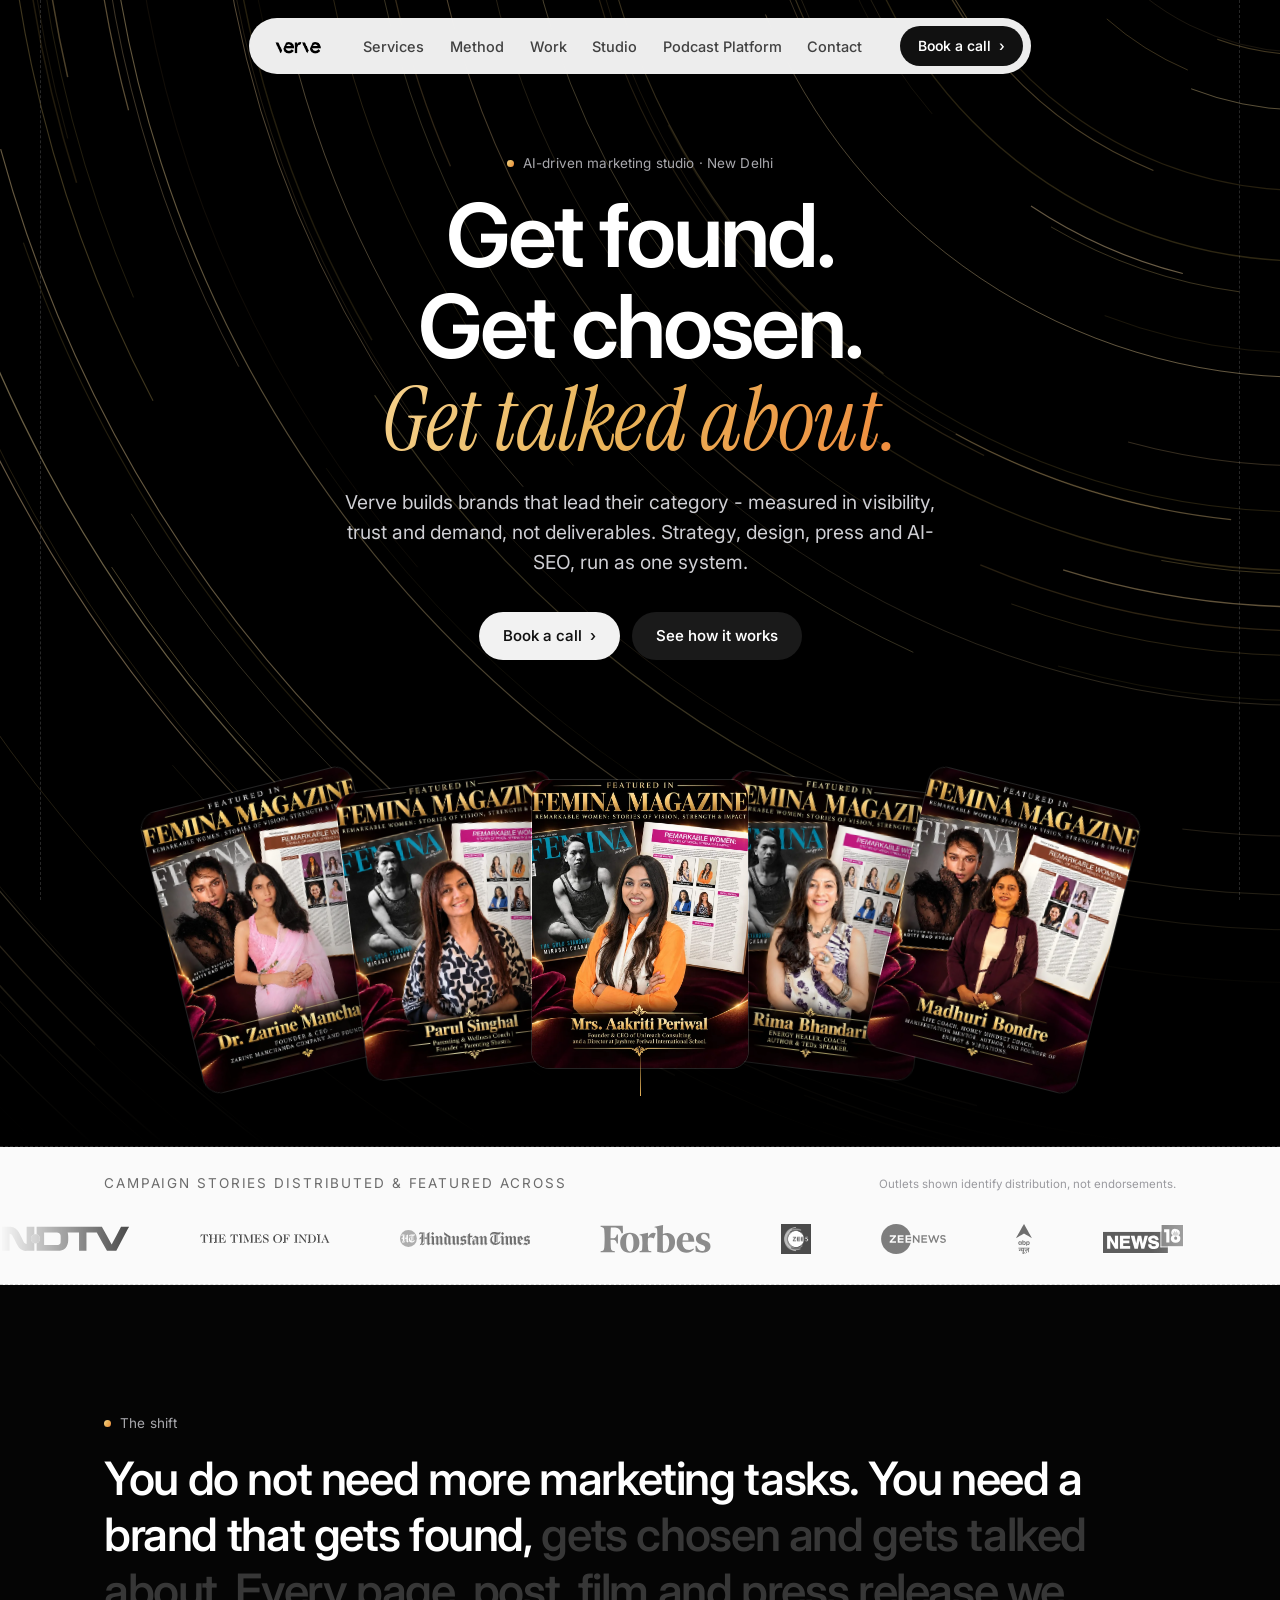
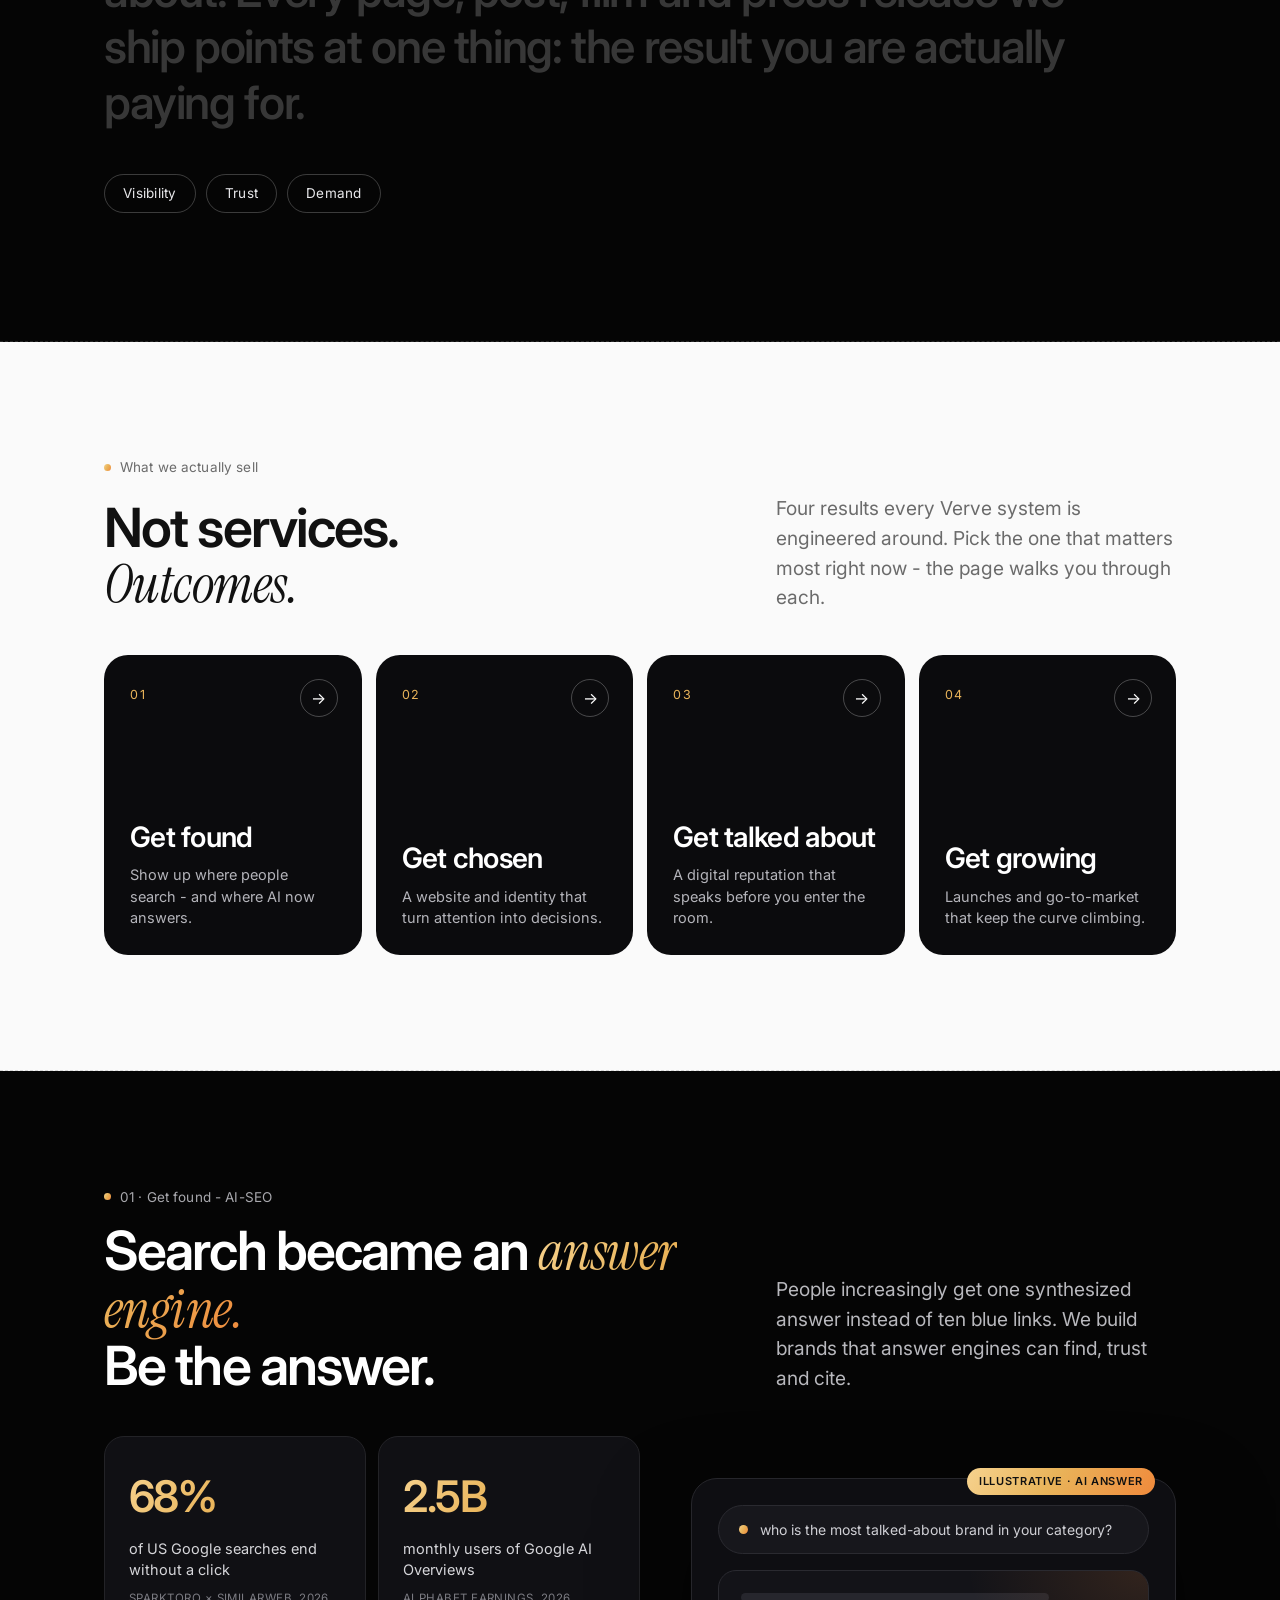
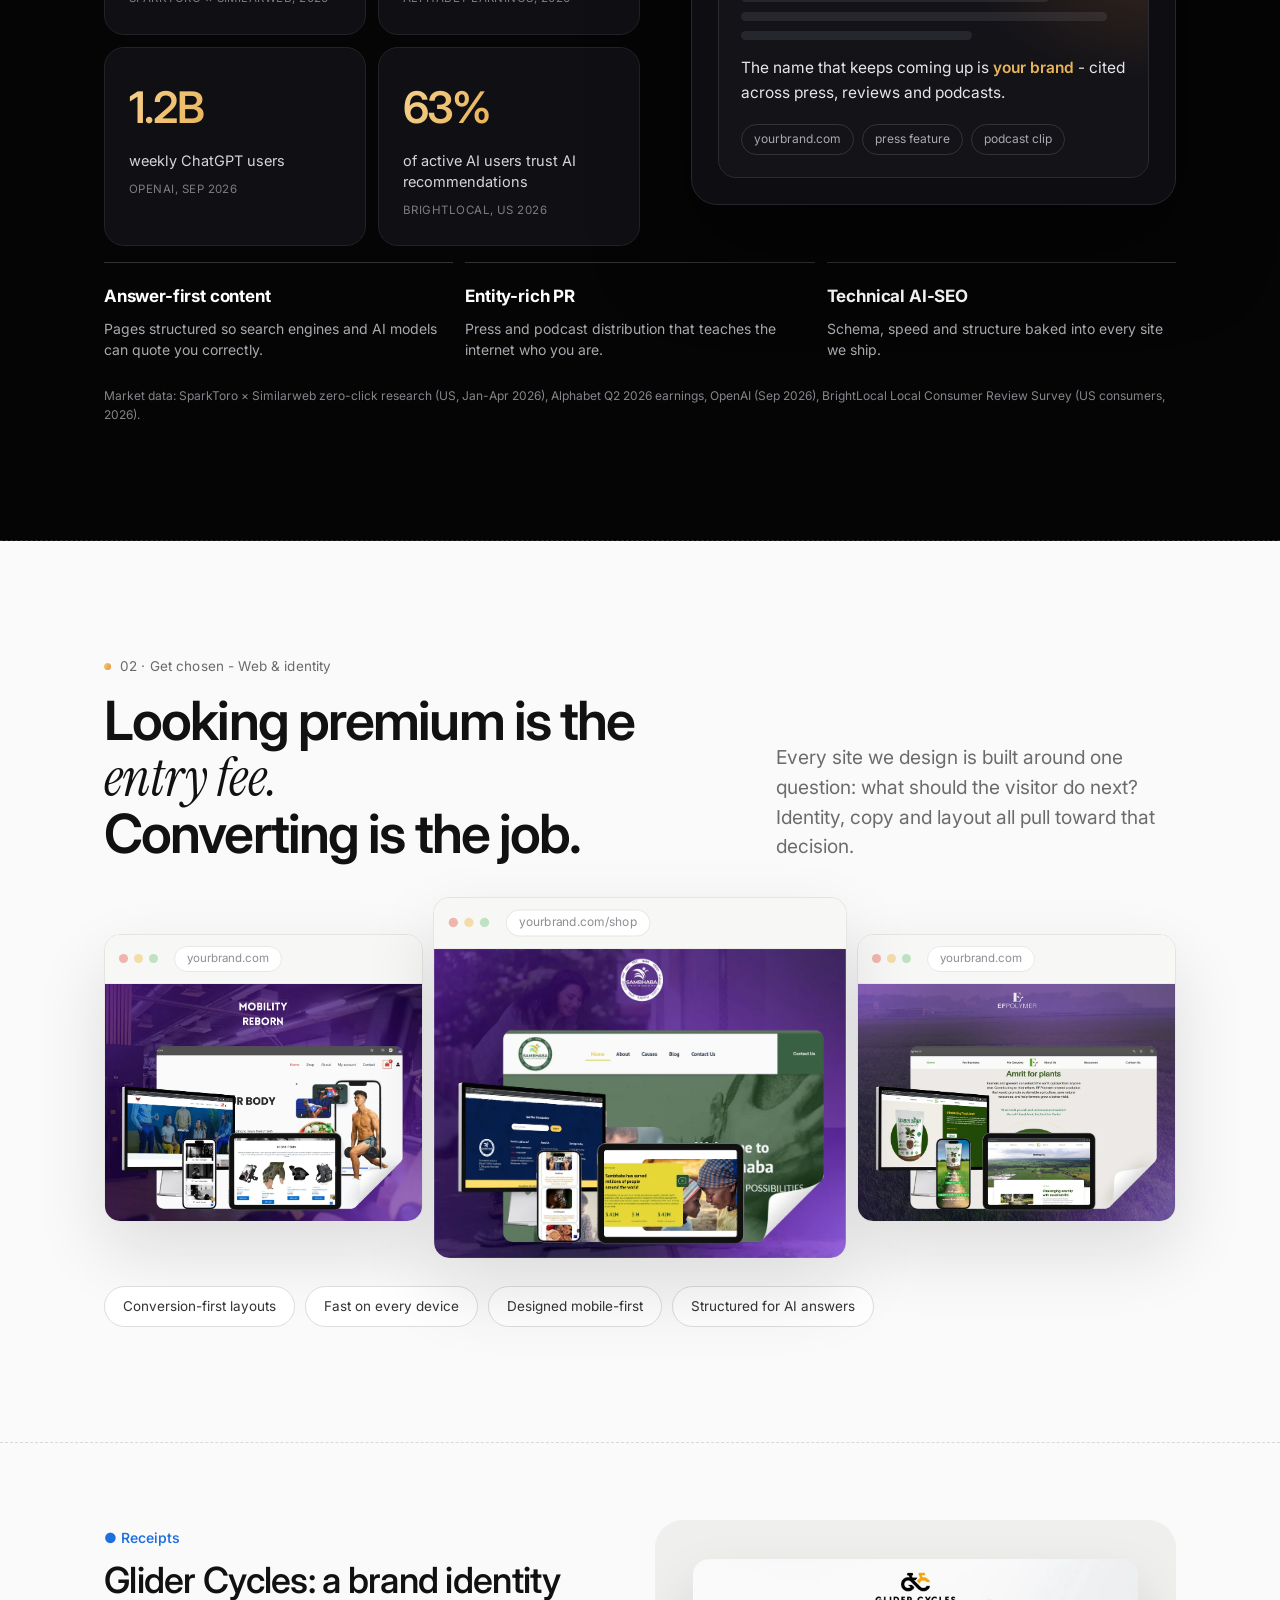
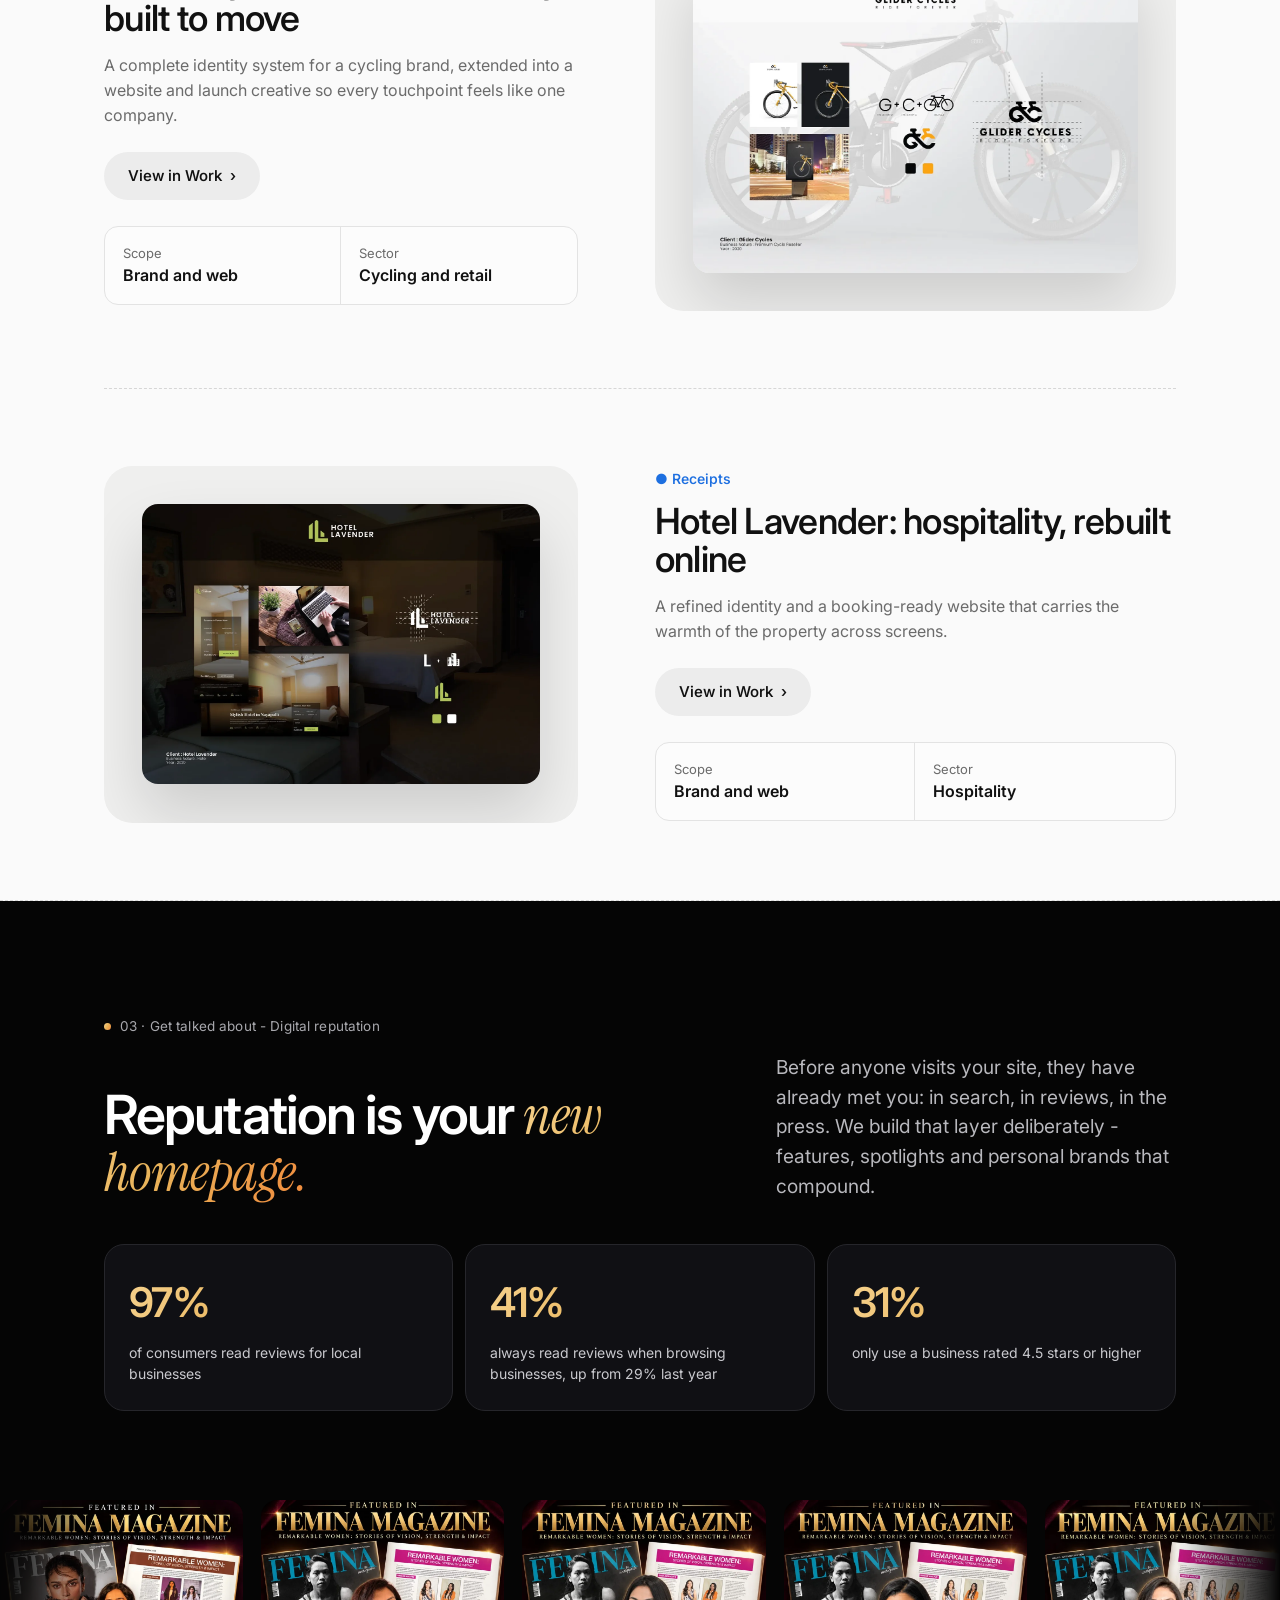
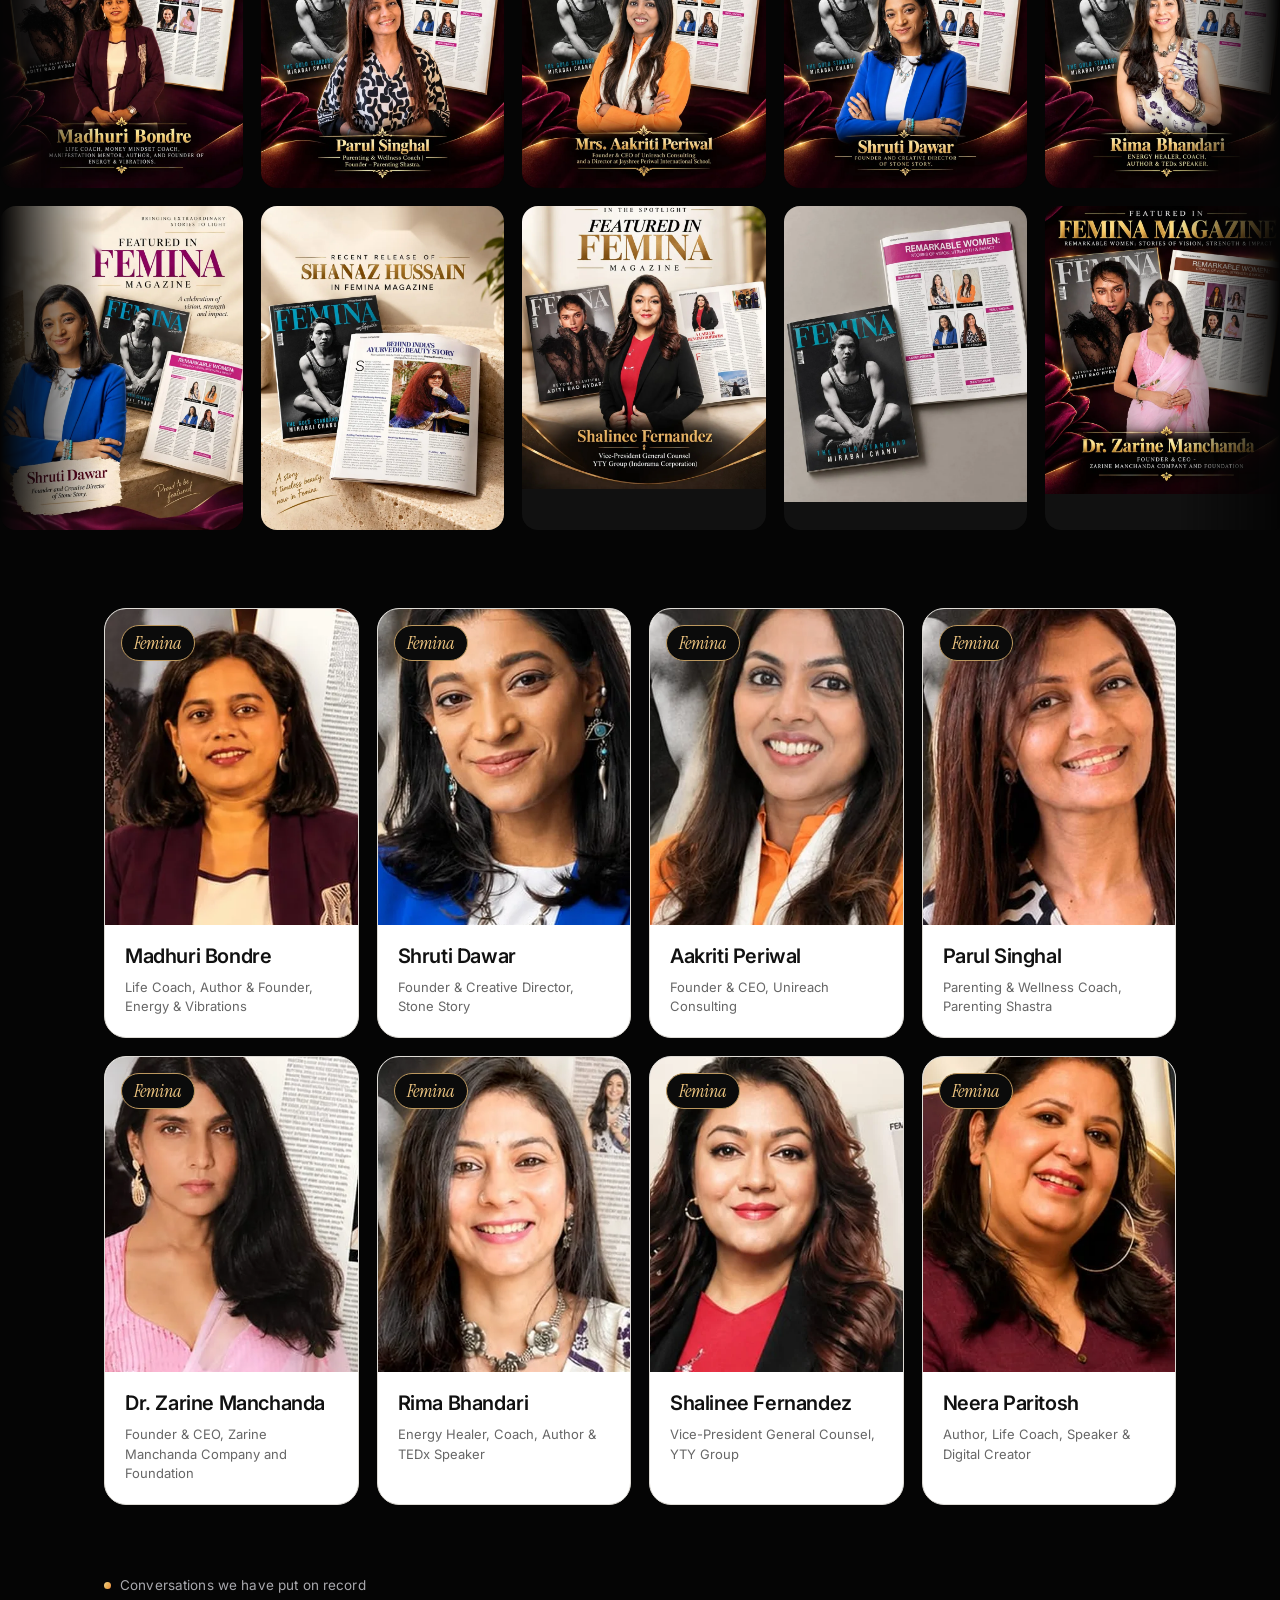
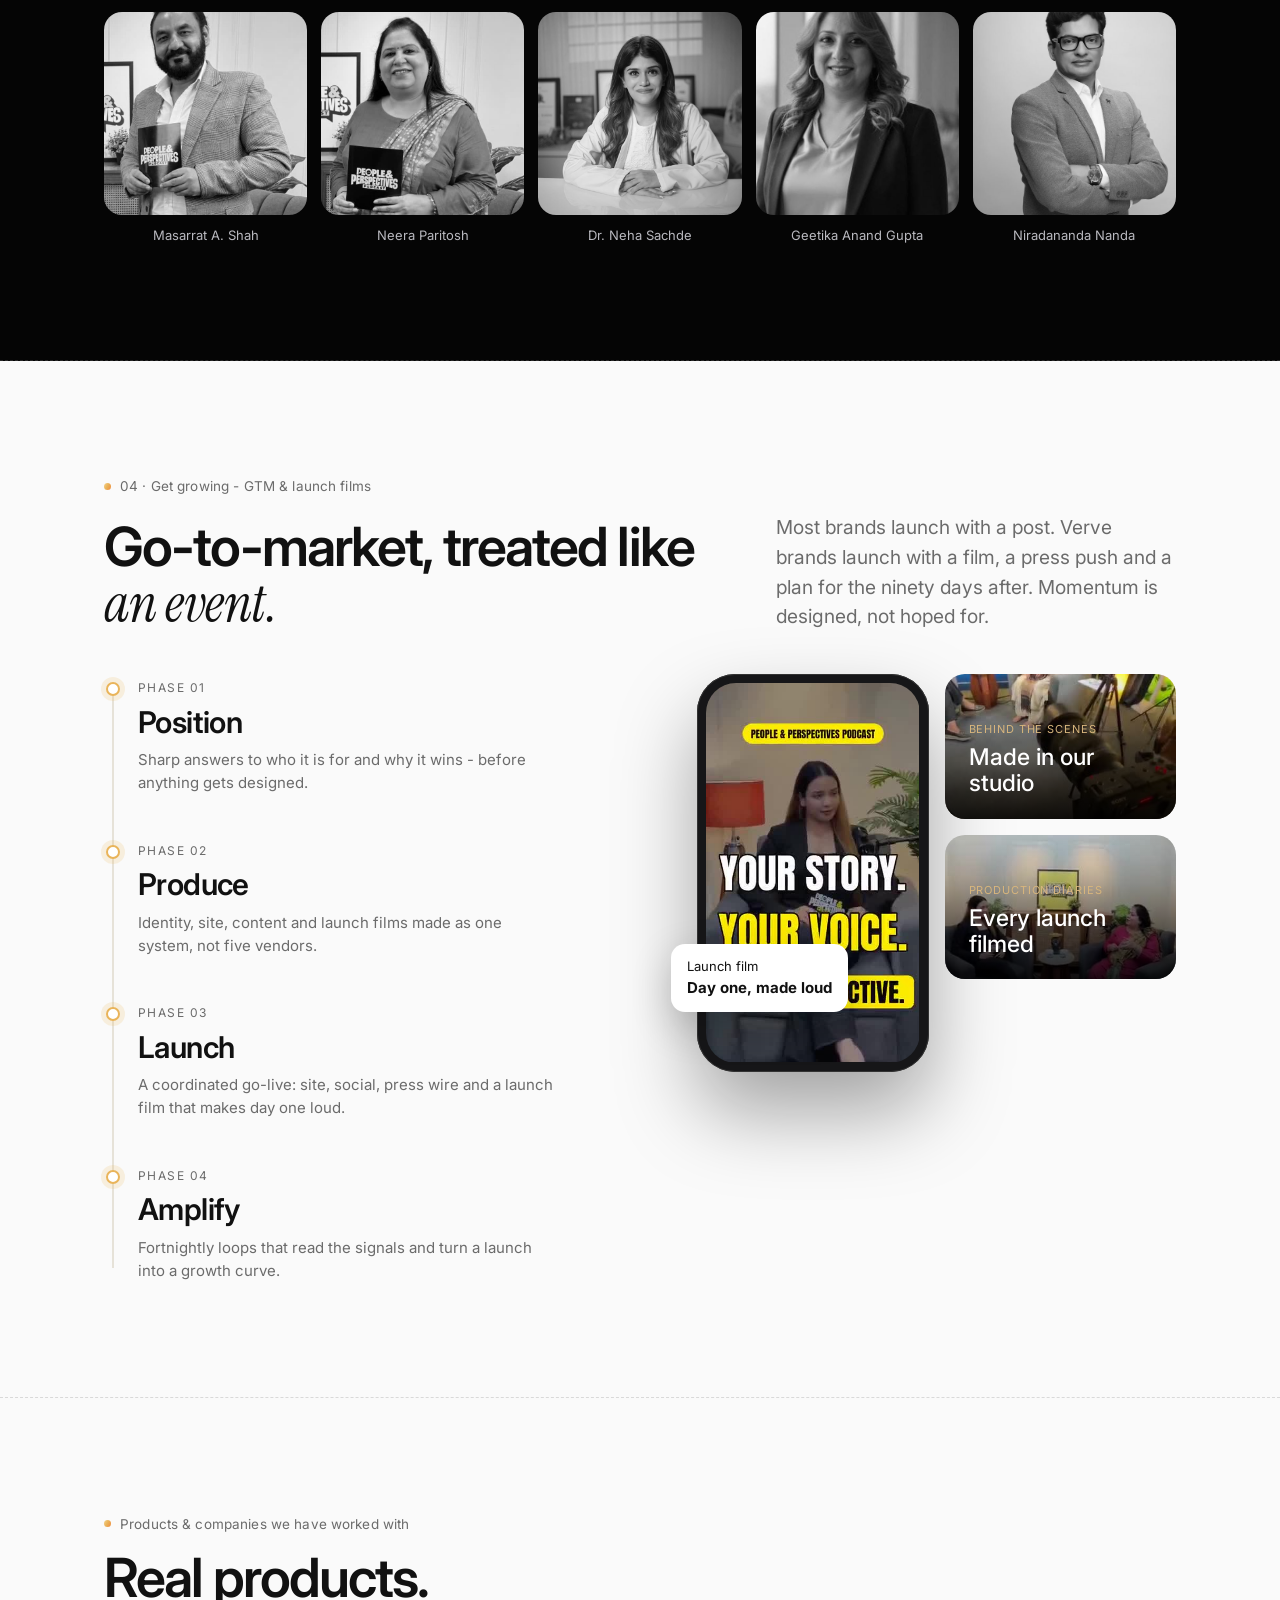
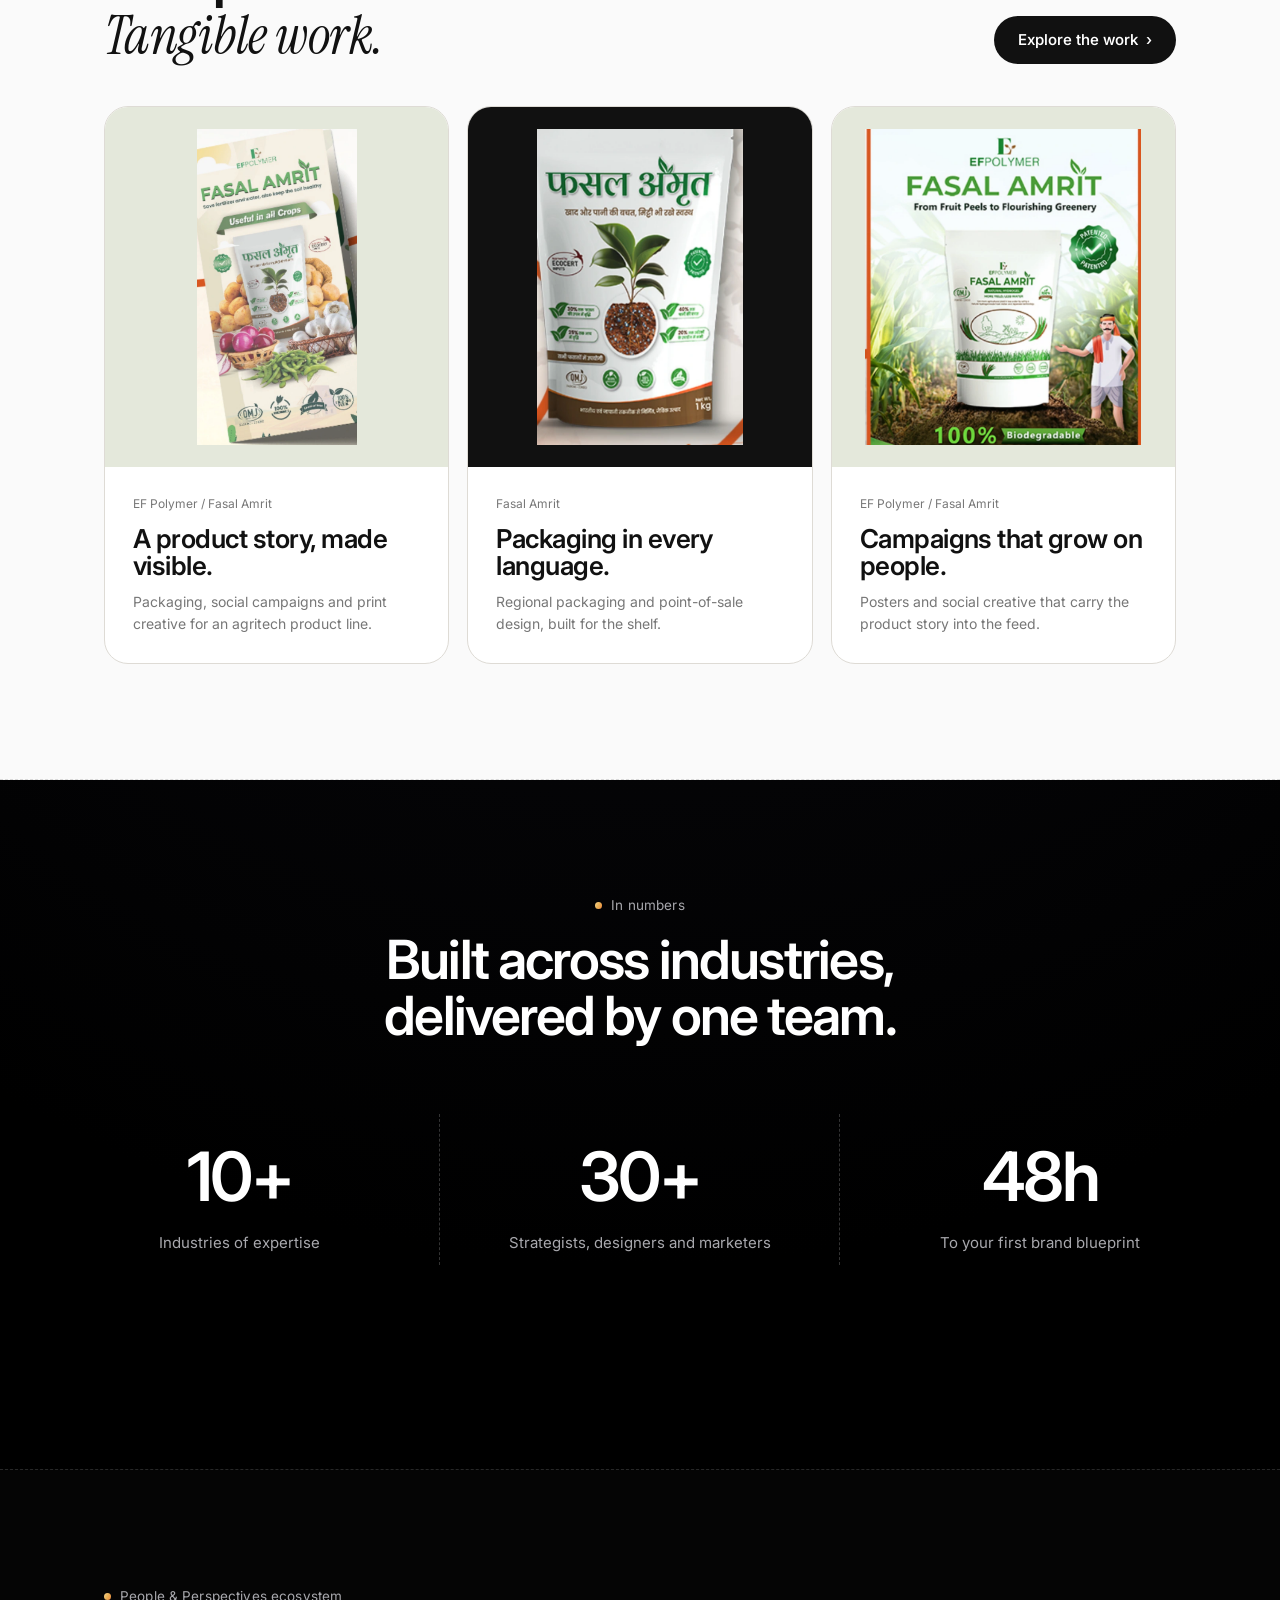
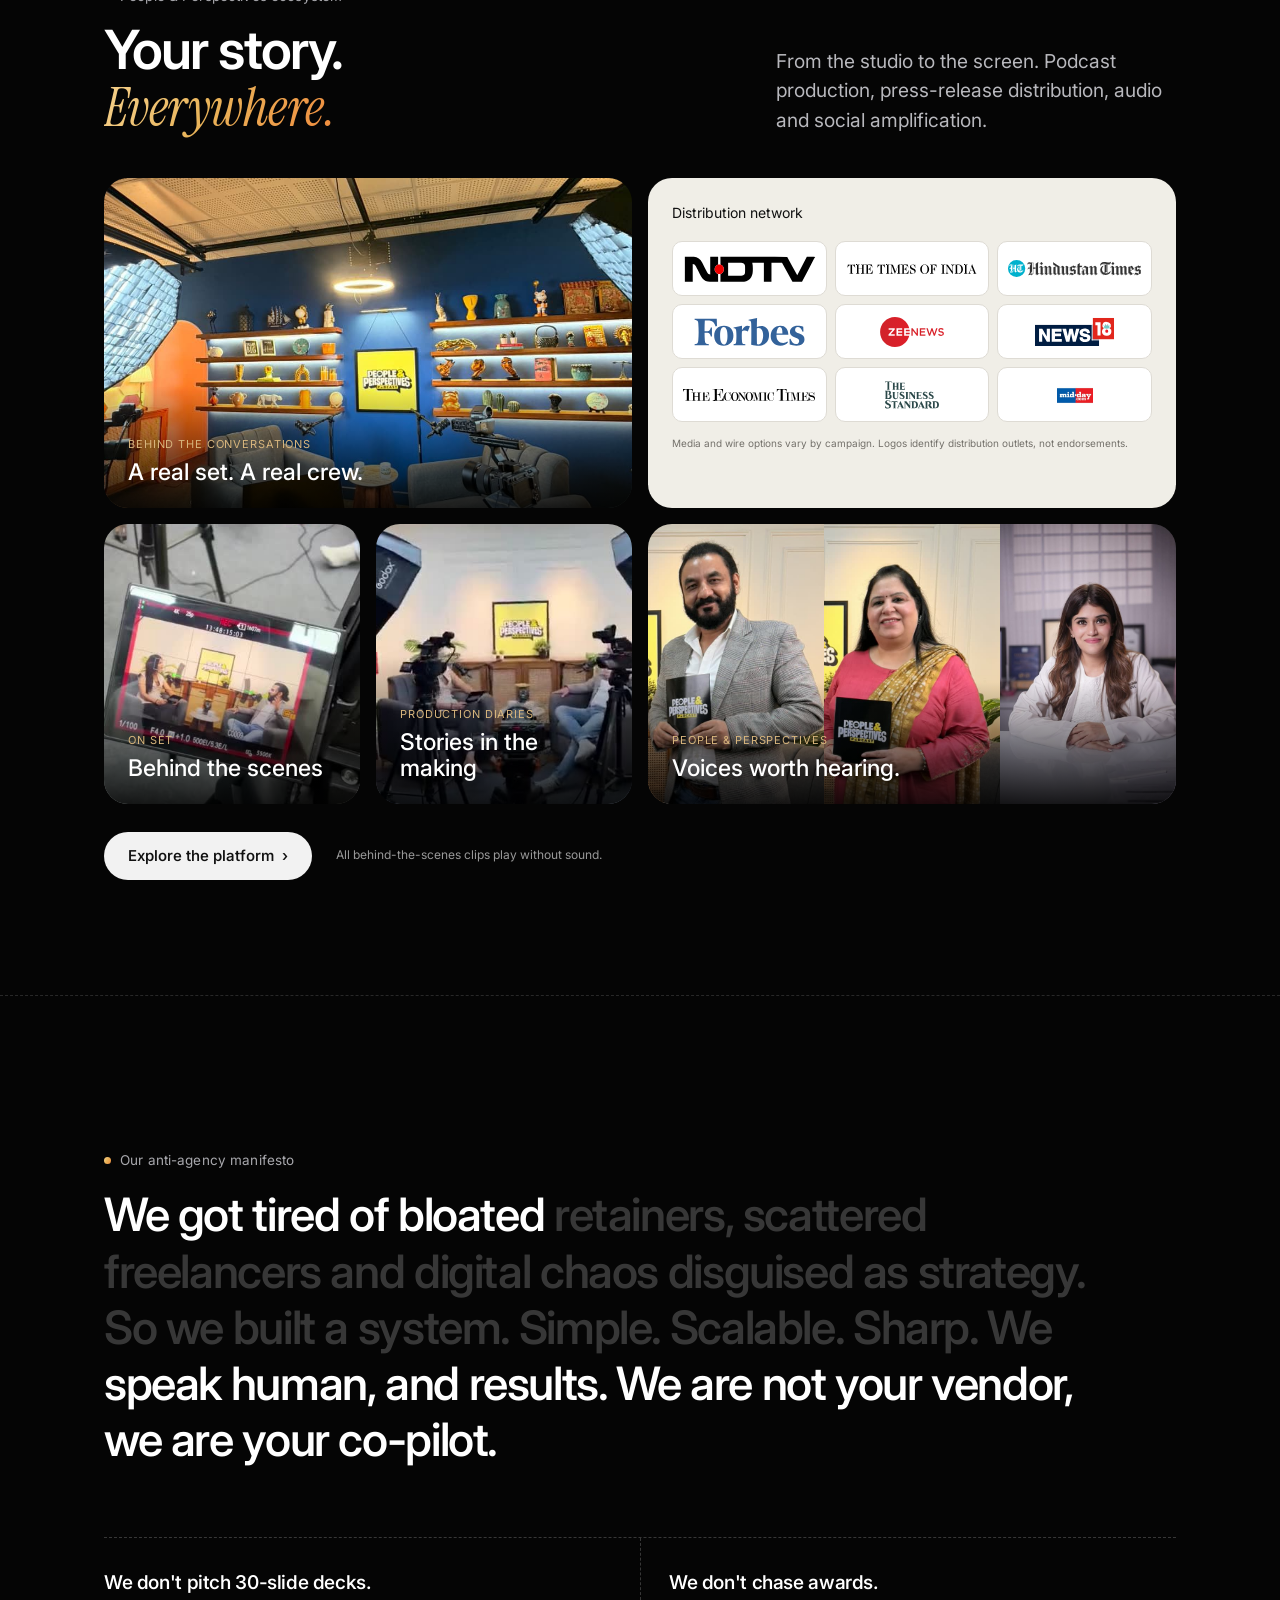
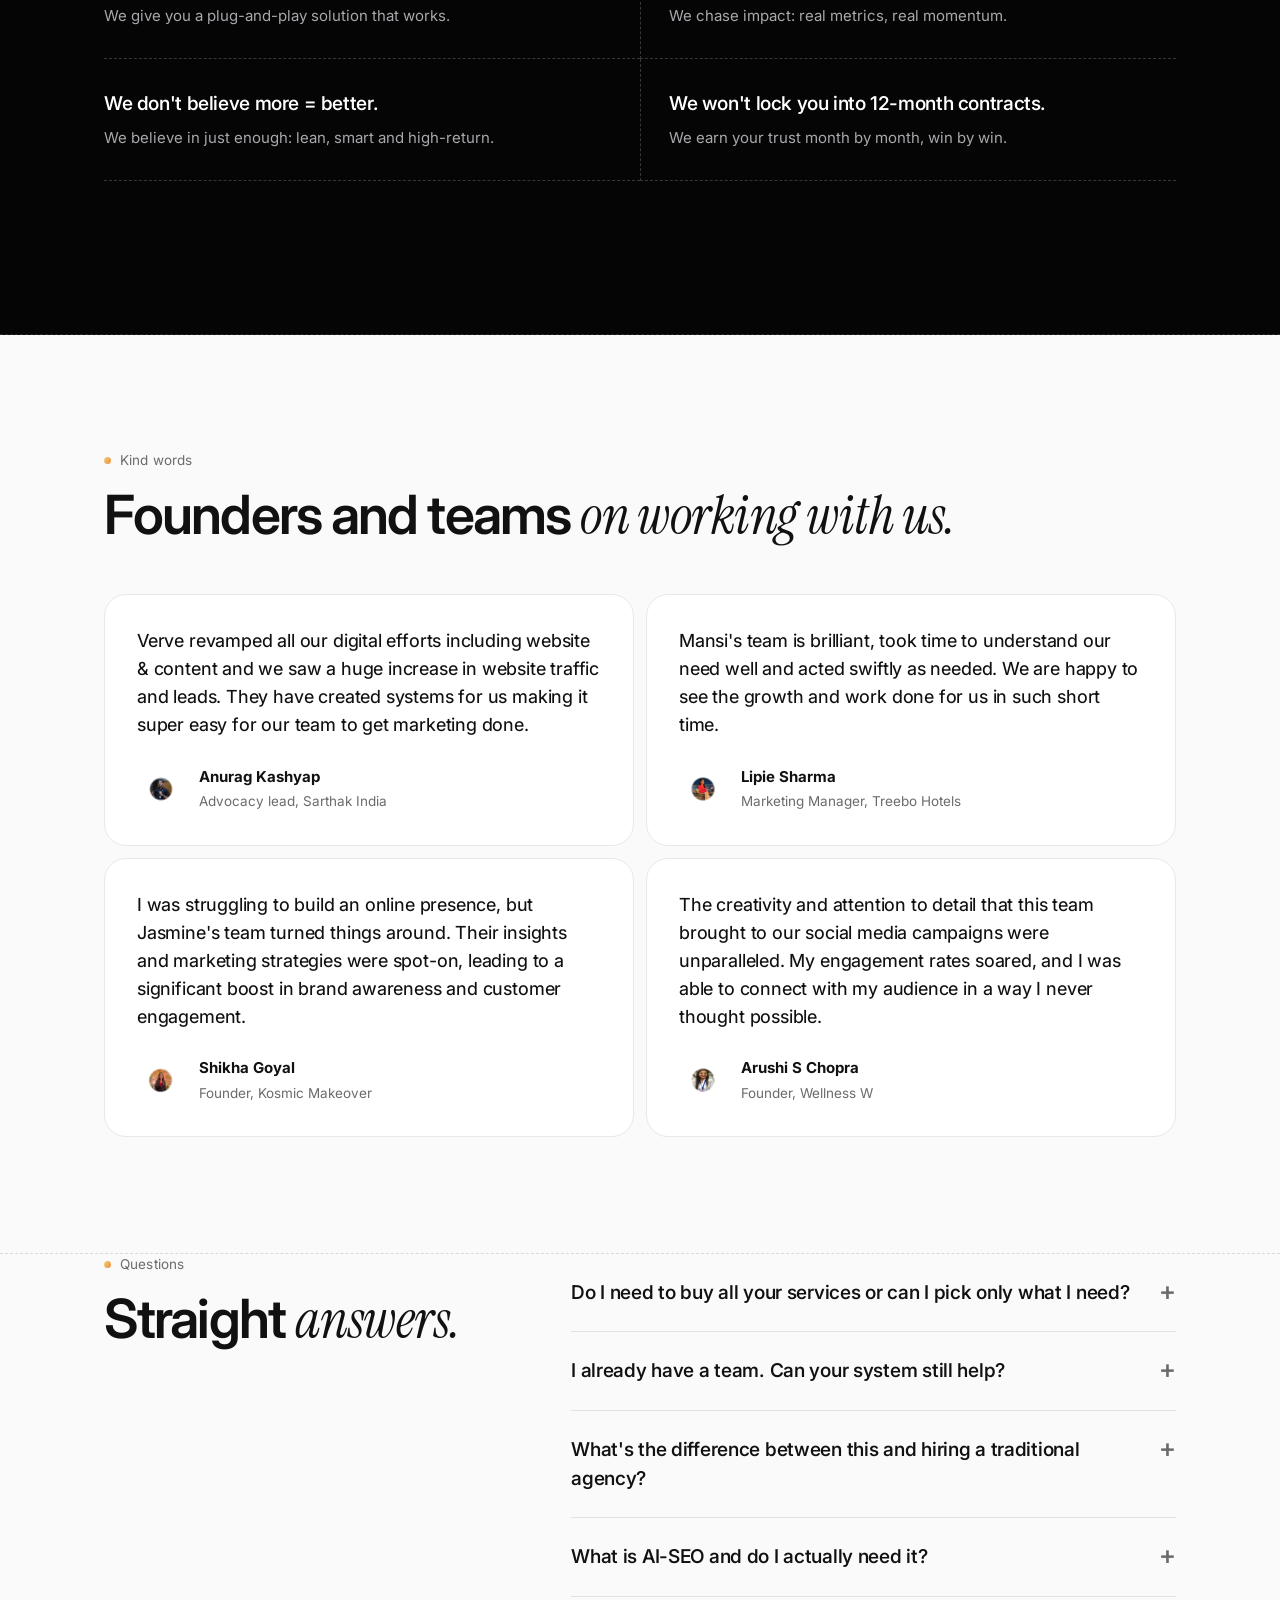
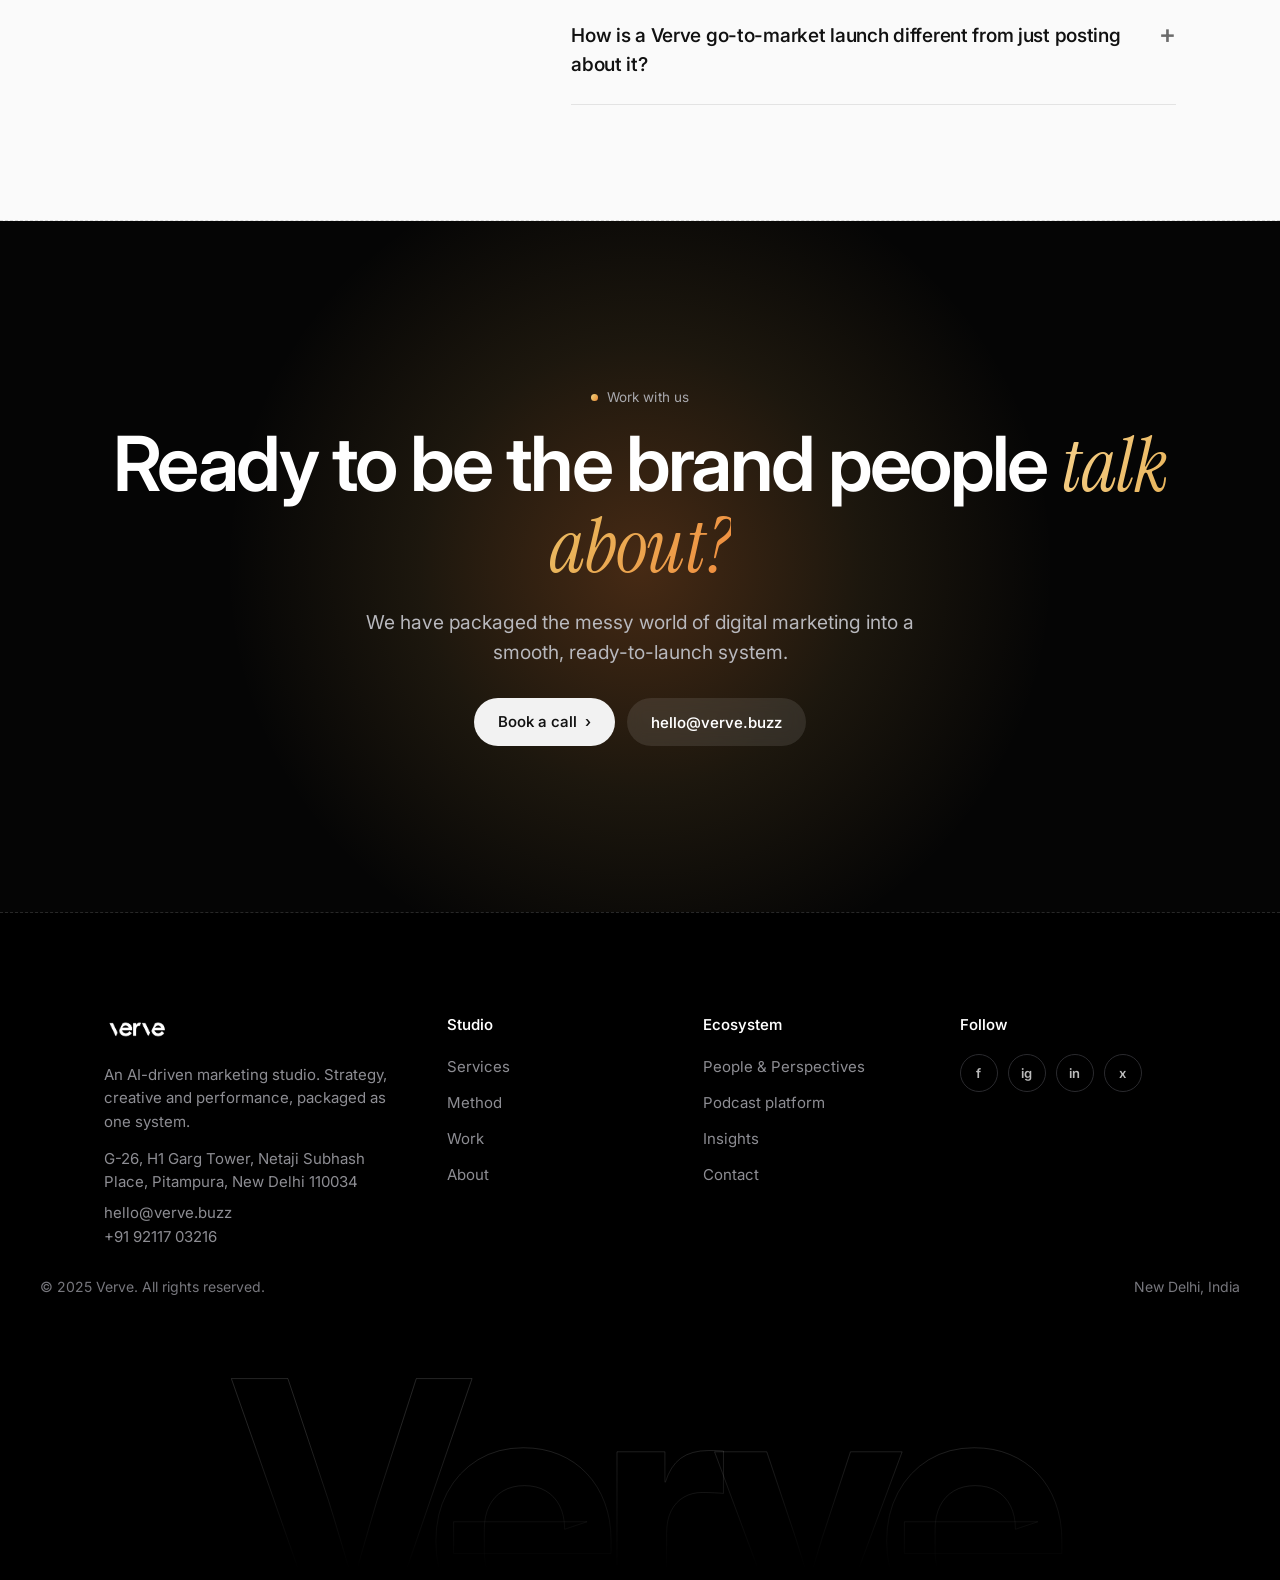
==== commit 9715b5fb: "v9 copy pass: qualify market-stat scope (US/2026), current AI usage counts, illustrative mock label" ====
--- a/index.html
+++ b/index.html
@@ -3,11 +3,11 @@
 <section class="pstrip" aria-label="Distribution and feature outlets"><div class="wrap pcap"><span>Campaign stories distributed &amp; featured across</span><span class="pcap-note">Outlets shown identify distribution, not endorsements.</span></div></section><div class="strip"><div class="marq"><div class="t"><img src="/assets/pp/logos/n_ndtv.svg" alt="NDTV" loading="lazy"><img src="/assets/pp/logos/n_toi.svg" alt="Times of India" loading="lazy"><img src="/assets/pp/logos/n_ht.svg" alt="Hindustan Times" loading="lazy"><img src="/assets/pp/logos/new_forbes_logo.svg" alt="Forbes" loading="lazy"><img src="/assets/pp/logos/new_zee5-official-logo.jpeg" alt="Zee5" loading="lazy"><img src="/assets/pp/logos/n_zeenews.svg" alt="Zee News" loading="lazy"><img src="/assets/pp/logos/new_abp_news_logo.svg" alt="ABP News" loading="lazy"><img src="/assets/pp/logos/n_news18.svg" alt="News18" loading="lazy"><img src="/assets/pp/logos/new_ani-logo.png" alt="ANI" loading="lazy"><img src="/assets/pp/logos/n_et.svg" alt="Economic Times" loading="lazy"><img src="/assets/pp/logos/n_bs.svg" alt="Business Standard" loading="lazy"><img src="/assets/pp/logos/new_mint_newspaper_logo.svg" alt="Mint" loading="lazy"><img src="/assets/pp/logos/new_deccan_chronicle_logo.png" alt="Deccan Chronicle" loading="lazy"><img src="/assets/pp/logos/n_ndtv.svg" alt="NDTV" loading="lazy"><img src="/assets/pp/logos/n_toi.svg" alt="Times of India" loading="lazy"><img src="/assets/pp/logos/n_ht.svg" alt="Hindustan Times" loading="lazy"><img src="/assets/pp/logos/new_forbes_logo.svg" alt="Forbes" loading="lazy"><img src="/assets/pp/logos/new_zee5-official-logo.jpeg" alt="Zee5" loading="lazy"><img src="/assets/pp/logos/n_zeenews.svg" alt="Zee News" loading="lazy"><img src="/assets/pp/logos/new_abp_news_logo.svg" alt="ABP News" loading="lazy"><img src="/assets/pp/logos/n_news18.svg" alt="News18" loading="lazy"><img src="/assets/pp/logos/new_ani-logo.png" alt="ANI" loading="lazy"><img src="/assets/pp/logos/n_et.svg" alt="Economic Times" loading="lazy"><img src="/assets/pp/logos/n_bs.svg" alt="Business Standard" loading="lazy"><img src="/assets/pp/logos/new_mint_newspaper_logo.svg" alt="Mint" loading="lazy"><img src="/assets/pp/logos/new_deccan_chronicle_logo.png" alt="Deccan Chronicle" loading="lazy"></div></div></div>
 <section class="story dark shift"><div class="wrap"><div class="kick">The shift</div><p class="big">You do not need more marketing tasks. You need a brand that gets found, gets chosen and gets talked about. Every page, post, film and press release we ship points at one thing: the result you are actually paying for.</p><div class="shift-meta rv"><span>Visibility</span><span>Trust</span><span>Demand</span></div></div></section>
 <section class="pad outcomes"><div class="wrap"><div class="kick">What we actually sell</div><div class="section-top"><h2 class="rv">Not services.<br><span class="ser">Outcomes.</span></h2><p class="lead rv">Four results every Verve system is engineered around. Pick the one that matters most right now - the page walks you through each.</p></div><div class="outc-grid"><a class="outc rv tilt" data-d="0" href="#get-found"><span class="on">01</span><h3>Get found</h3><p>Show up where people search - and where AI now answers.</p><span class="oarrow">&rarr;</span></a><a class="outc rv tilt" data-d="70" href="#get-chosen"><span class="on">02</span><h3>Get chosen</h3><p>A website and identity that turn attention into decisions.</p><span class="oarrow">&rarr;</span></a><a class="outc rv tilt" data-d="140" href="#get-talked-about"><span class="on">03</span><h3>Get talked about</h3><p>A digital reputation that speaks before you enter the room.</p><span class="oarrow">&rarr;</span></a><a class="outc rv tilt" data-d="210" href="#get-growing"><span class="on">04</span><h3>Get growing</h3><p>Launches and go-to-market that keep the curve climbing.</p><span class="oarrow">&rarr;</span></a></div></div></section>
-<section class="pad dark aiseo" id="get-found"><div class="wrap"><div class="kick">01 &middot; Get found - AI-SEO</div><div class="section-top"><h2 class="rv">Search became an <span class="ser gold">answer engine.</span><br>Be the answer.</h2><p class="lead rv">People increasingly get one synthesized answer instead of ten blue links. We build brands that answer engines can find, trust and cite.</p></div><div class="ai-grid"><div class="statgrid"><div class="stat rv" data-d="0"><b>68%</b><span>of Google searches now end without a click</span><small>SparkToro &times; Similarweb, 2026</small></div><div class="stat rv" data-d="60"><b>2B</b><span>people see Google AI Overviews every month</span><small>Alphabet earnings, 2025</small></div><div class="stat rv" data-d="120"><b>800M</b><span>people ask ChatGPT every week</span><small>OpenAI DevDay, 2025</small></div><div class="stat rv" data-d="180"><b>63%</b><span>of AI users trust what AI tools recommend</span><small>BrightLocal, 2026</small></div></div><div class="aimock rv" data-d="120" aria-hidden="true"><div class="aiq"><span class="aiq-ico"></span>who is the most talked-about brand in your category?</div><div class="aia"><div class="aia-glow"></div><div class="aia-line w80"></div><div class="aia-line w95"></div><div class="aia-line w60"></div><div class="aia-ans">The name that keeps coming up is <b>your brand</b> - cited across press, reviews and podcasts.</div><div class="aia-src"><span>yourbrand.com</span><span>press feature</span><span>podcast clip</span></div></div><div class="aia-tag">AI answer &middot; your category</div></div></div><div class="apoints"><div class="apoint rv" data-d="0"><b>Answer-first content</b><p>Pages structured so search engines and AI models can quote you correctly.</p></div><div class="apoint rv" data-d="70"><b>Entity-rich PR</b><p>Press and podcast distribution that teaches the internet who you are.</p></div><div class="apoint rv" data-d="140"><b>Technical AI-SEO</b><p>Schema, speed and structure baked into every site we ship.</p></div></div><p class="srcnote rv">Market data: SparkToro &times; Similarweb zero-click research (2026), Alphabet Q2 2025 earnings, OpenAI DevDay (Oct 2025), BrightLocal Local Consumer Review Survey (2026).</p></div></section>
-<section class="pad chosen" id="get-chosen"><div class="wrap"><div class="kick">02 &middot; Get chosen - Web &amp; identity</div><div class="section-top"><h2 class="rv">Looking premium is the <span class="ser">entry fee.</span><br>Converting is the job.</h2><p class="lead rv">Every site we design is built around one question: what should the visitor do next? Identity, copy and layout all pull toward that decision.</p></div><div class="bmocks"><figure class="bmock rv"><div class="bbar"><i></i><i></i><i></i><span>yourbrand.com</span></div><img src="/assets/v/work1.webp" alt="Website designed by Verve - homepage" loading="lazy"></figure><figure class="bmock rv"><div class="bbar"><i></i><i></i><i></i><span>yourbrand.com/shop</span></div><img src="/assets/v/work2.webp" alt="Website designed by Verve - product page" loading="lazy"></figure><figure class="bmock rv"><div class="bbar"><i></i><i></i><i></i><span>yourbrand.com</span></div><img src="/assets/v/work3.webp" alt="Website designed by Verve - mobile view" loading="lazy"></figure></div><div class="chips rv"><span>Conversion-first layouts</span><span>Fast on every device</span><span>Designed mobile-first</span><span>Built to be quoted by AI</span></div></div></section>
+<section class="pad dark aiseo" id="get-found"><div class="wrap"><div class="kick">01 &middot; Get found - AI-SEO</div><div class="section-top"><h2 class="rv">Search became an <span class="ser gold">answer engine.</span><br>Be the answer.</h2><p class="lead rv">People increasingly get one synthesized answer instead of ten blue links. We build brands that answer engines can find, trust and cite.</p></div><div class="ai-grid"><div class="statgrid"><div class="stat rv" data-d="0"><b>68%</b><span>of US Google searches end without a click</span><small>SparkToro &times; Similarweb, 2026</small></div><div class="stat rv" data-d="60"><b>2.5B</b><span>monthly users of Google AI Overviews</span><small>Alphabet earnings, 2026</small></div><div class="stat rv" data-d="120"><b>1.2B</b><span>weekly ChatGPT users</span><small>OpenAI, Sep 2026</small></div><div class="stat rv" data-d="180"><b>63%</b><span>of active AI users trust AI recommendations</span><small>BrightLocal, US 2026</small></div></div><div class="aimock rv" data-d="120" aria-hidden="true"><div class="aiq"><span class="aiq-ico"></span>who is the most talked-about brand in your category?</div><div class="aia"><div class="aia-glow"></div><div class="aia-line w80"></div><div class="aia-line w95"></div><div class="aia-line w60"></div><div class="aia-ans">The name that keeps coming up is <b>your brand</b> - cited across press, reviews and podcasts.</div><div class="aia-src"><span>yourbrand.com</span><span>press feature</span><span>podcast clip</span></div></div><div class="aia-tag">Illustrative &middot; AI answer</div></div></div><div class="apoints"><div class="apoint rv" data-d="0"><b>Answer-first content</b><p>Pages structured so search engines and AI models can quote you correctly.</p></div><div class="apoint rv" data-d="70"><b>Entity-rich PR</b><p>Press and podcast distribution that teaches the internet who you are.</p></div><div class="apoint rv" data-d="140"><b>Technical AI-SEO</b><p>Schema, speed and structure baked into every site we ship.</p></div></div><p class="srcnote rv">Market data: SparkToro &times; Similarweb zero-click research (US, Jan-Apr 2026), Alphabet Q2 2026 earnings, OpenAI (Sep 2026), BrightLocal Local Consumer Review Survey (US consumers, 2026).</p></div></section>
+<section class="pad chosen" id="get-chosen"><div class="wrap"><div class="kick">02 &middot; Get chosen - Web &amp; identity</div><div class="section-top"><h2 class="rv">Looking premium is the <span class="ser">entry fee.</span><br>Converting is the job.</h2><p class="lead rv">Every site we design is built around one question: what should the visitor do next? Identity, copy and layout all pull toward that decision.</p></div><div class="bmocks"><figure class="bmock rv"><div class="bbar"><i></i><i></i><i></i><span>yourbrand.com</span></div><img src="/assets/v/work1.webp" alt="Website designed by Verve - homepage" loading="lazy"></figure><figure class="bmock rv"><div class="bbar"><i></i><i></i><i></i><span>yourbrand.com/shop</span></div><img src="/assets/v/work2.webp" alt="Website designed by Verve - product page" loading="lazy"></figure><figure class="bmock rv"><div class="bbar"><i></i><i></i><i></i><span>yourbrand.com</span></div><img src="/assets/v/work3.webp" alt="Website designed by Verve - mobile view" loading="lazy"></figure></div><div class="chips rv"><span>Conversion-first layouts</span><span>Fast on every device</span><span>Designed mobile-first</span><span>Structured for AI answers</span></div></div></section>
 <section><div class="wrap"><div class="case"><div class="txt rv"><div class="badge">&#9679; Receipts</div><h3>Glider Cycles: a brand identity built to move</h3><p>A complete identity system for a cycling brand, extended into a website and launch creative so every touchpoint feels like one company.</p><a class="btn l" href="/work.html">View in Work <i>&rsaquo;</i></a><div class="tbl"><div><small>Scope</small><b>Brand and web</b></div><div><small>Sector</small><b>Cycling and retail</b></div></div></div><div class="stage rv"><img src="/assets/v/bi-glider.webp" alt="Glider Cycles brand identity" loading="lazy"></div></div>
 <div class="case flip sep"><div class="txt rv"><div class="badge">&#9679; Receipts</div><h3>Hotel Lavender: hospitality, rebuilt online</h3><p>A refined identity and a booking-ready website that carries the warmth of the property across screens.</p><a class="btn l" href="/work.html">View in Work <i>&rsaquo;</i></a><div class="tbl"><div><small>Scope</small><b>Brand and web</b></div><div><small>Sector</small><b>Hospitality</b></div></div></div><div class="stage rv"><img src="/assets/v/bi-lavender.webp" alt="Hotel Lavender brand identity" loading="lazy"></div></div></div></section>
-<section class="pad dark reputation" id="get-talked-about"><div class="wrap"><div class="kick">03 &middot; Get talked about - Digital reputation</div><div class="section-top"><h2 class="rv">Reputation is your <span class="ser gold">new homepage.</span></h2><p class="lead rv">Before anyone visits your site, they have already met you: in search, in reviews, in the press. We build that layer deliberately - features, spotlights and personal brands that compound.</p></div><div class="repstats"><div class="repstat rv" data-d="0"><b>97%</b><span>of consumers read reviews before choosing a business</span></div><div class="repstat rv" data-d="60"><b>41%</b><span>always read reviews first - up from 29% a year ago</span></div><div class="repstat rv" data-d="120"><b>31%</b><span>only consider businesses rated 4.5 stars or higher</span></div></div><p class="srcnote rv">Review data: BrightLocal Local Consumer Review Survey, 2026.</p></div><div class="rep-marq"><div class="wmask"><div class="row "><figure><img src="/assets/po/madhuri.webp" alt="Press feature graphic" loading="lazy"></figure><figure><img src="/assets/po/parul.webp" alt="Press feature graphic" loading="lazy"></figure><figure><img src="/assets/po/aakriti.webp" alt="Press feature graphic" loading="lazy"></figure><figure><img src="/assets/po/shruti1.webp" alt="Press feature graphic" loading="lazy"></figure><figure><img src="/assets/po/rima.webp" alt="Press feature graphic" loading="lazy"></figure><figure><img src="/assets/po/zarine.webp" alt="Press feature graphic" loading="lazy"></figure><figure><img src="/assets/po/shalinee.webp" alt="Press feature graphic" loading="lazy"></figure><figure><img src="/assets/po/madhuri.webp" alt="Press feature graphic" loading="lazy"></figure><figure><img src="/assets/po/parul.webp" alt="Press feature graphic" loading="lazy"></figure><figure><img src="/assets/po/aakriti.webp" alt="Press feature graphic" loading="lazy"></figure><figure><img src="/assets/po/shruti1.webp" alt="Press feature graphic" loading="lazy"></figure><figure><img src="/assets/po/rima.webp" alt="Press feature graphic" loading="lazy"></figure><figure><img src="/assets/po/zarine.webp" alt="Press feature graphic" loading="lazy"></figure><figure><img src="/assets/po/shalinee.webp" alt="Press feature graphic" loading="lazy"></figure></div></div><div class="wmask"><div class="row r2"><figure><img src="/assets/po/shruti2.webp" alt="Press feature graphic" loading="lazy"></figure><figure><img src="/assets/po/shanaz.webp" alt="Press feature graphic" loading="lazy"></figure><figure><img src="/assets/po/shalinee.webp" alt="Press feature graphic" loading="lazy"></figure><figure><img src="/assets/po/femina.webp" alt="Press feature graphic" loading="lazy"></figure><figure><img src="/assets/po/zarine.webp" alt="Press feature graphic" loading="lazy"></figure><figure><img src="/assets/po/rima.webp" alt="Press feature graphic" loading="lazy"></figure><figure><img src="/assets/po/shruti1.webp" alt="Press feature graphic" loading="lazy"></figure><figure><img src="/assets/po/shruti2.webp" alt="Press feature graphic" loading="lazy"></figure><figure><img src="/assets/po/shanaz.webp" alt="Press feature graphic" loading="lazy"></figure><figure><img src="/assets/po/shalinee.webp" alt="Press feature graphic" loading="lazy"></figure><figure><img src="/assets/po/femina.webp" alt="Press feature graphic" loading="lazy"></figure><figure><img src="/assets/po/zarine.webp" alt="Press feature graphic" loading="lazy"></figure><figure><img src="/assets/po/rima.webp" alt="Press feature graphic" loading="lazy"></figure><figure><img src="/assets/po/shruti1.webp" alt="Press feature graphic" loading="lazy"></figure></div></div></div><div class="wrap"><div class="people-grid rep-people"><article class="person rv" data-d="0"><div class="portrait"><img src="/assets/pp/clients/madhuri.webp" alt="Madhuri Bondre" loading="lazy"><span class="media-tag">Femina</span></div><div class="person-info"><h3>Madhuri Bondre</h3><p>Life Coach, Author &amp; Founder, Energy &amp; Vibrations</p></div></article><article class="person rv" data-d="60"><div class="portrait"><img src="/assets/pp/clients/shruti.webp" alt="Shruti Dawar" loading="lazy"><span class="media-tag">Femina</span></div><div class="person-info"><h3>Shruti Dawar</h3><p>Founder &amp; Creative Director, Stone Story</p></div></article><article class="person rv" data-d="120"><div class="portrait"><img src="/assets/pp/clients/aakriti.webp" alt="Aakriti Periwal" loading="lazy"><span class="media-tag">Femina</span></div><div class="person-info"><h3>Aakriti Periwal</h3><p>Founder &amp; CEO, Unireach Consulting</p></div></article><article class="person rv" data-d="180"><div class="portrait"><img src="/assets/pp/clients/parul.webp" alt="Parul Singhal" loading="lazy"><span class="media-tag">Femina</span></div><div class="person-info"><h3>Parul Singhal</h3><p>Parenting &amp; Wellness Coach, Parenting Shastra</p></div></article><article class="person rv" data-d="0"><div class="portrait"><img src="/assets/pp/clients/zarine.webp" alt="Dr. Zarine Manchanda" loading="lazy"><span class="media-tag">Femina</span></div><div class="person-info"><h3>Dr. Zarine Manchanda</h3><p>Founder &amp; CEO, Zarine Manchanda Company and Foundation</p></div></article><article class="person rv" data-d="60"><div class="portrait"><img src="/assets/pp/clients/rima.webp" alt="Rima Bhandari" loading="lazy"><span class="media-tag">Femina</span></div><div class="person-info"><h3>Rima Bhandari</h3><p>Energy Healer, Coach, Author &amp; TEDx Speaker</p></div></article><article class="person rv" data-d="120"><div class="portrait"><img src="/assets/pp/clients/shalinee.webp" alt="Shalinee Fernandez" loading="lazy"><span class="media-tag">Femina</span></div><div class="person-info"><h3>Shalinee Fernandez</h3><p>Vice-President General Counsel, YTY Group</p></div></article><article class="person rv" data-d="180"><div class="portrait"><img src="/assets/pp/clients/neera.webp" alt="Neera Paritosh" loading="lazy"><span class="media-tag">Femina</span></div><div class="person-info"><h3>Neera Paritosh</h3><p>Author, Life Coach, Speaker &amp; Digital Creator</p></div></article></div><div class="kick" style="margin-top:70px">Conversations we have put on record</div><div class="gfaces"><figure class="gface rv" data-d="0"><img src="/assets/pp/faces/guest1.jpg" alt="Masarrat A. Shah" loading="lazy"><figcaption>Masarrat A. Shah</figcaption></figure><figure class="gface rv" data-d="50"><img src="/assets/pp/faces/guest2.jpg" alt="Neera Paritosh" loading="lazy"><figcaption>Neera Paritosh</figcaption></figure><figure class="gface rv" data-d="100"><img src="/assets/pp/faces/guest3.jpg" alt="Dr. Neha Sachde" loading="lazy"><figcaption>Dr. Neha Sachde</figcaption></figure><figure class="gface rv" data-d="150"><img src="/assets/pp/faces/guest4.jpg" alt="Geetika Anand Gupta" loading="lazy"><figcaption>Geetika Anand Gupta</figcaption></figure><figure class="gface rv" data-d="200"><img src="/assets/pp/faces/guest5.jpg" alt="Niradananda Nanda" loading="lazy"><figcaption>Niradananda Nanda</figcaption></figure></div></div></section>
+<section class="pad dark reputation" id="get-talked-about"><div class="wrap"><div class="kick">03 &middot; Get talked about - Digital reputation</div><div class="section-top"><h2 class="rv">Reputation is your <span class="ser gold">new homepage.</span></h2><p class="lead rv">Before anyone visits your site, they have already met you: in search, in reviews, in the press. We build that layer deliberately - features, spotlights and personal brands that compound.</p></div><div class="repstats"><div class="repstat rv" data-d="0"><b>97%</b><span>of consumers read reviews for local businesses</span></div><div class="repstat rv" data-d="60"><b>41%</b><span>always read reviews when browsing businesses, up from 29% last year</span></div><div class="repstat rv" data-d="120"><b>31%</b><span>only use a business rated 4.5 stars or higher</span></div></div><p class="srcnote rv">Review data: BrightLocal Local Consumer Review Survey (US consumers), 2026.</p></div><div class="rep-marq"><div class="wmask"><div class="row "><figure><img src="/assets/po/madhuri.webp" alt="Press feature graphic" loading="lazy"></figure><figure><img src="/assets/po/parul.webp" alt="Press feature graphic" loading="lazy"></figure><figure><img src="/assets/po/aakriti.webp" alt="Press feature graphic" loading="lazy"></figure><figure><img src="/assets/po/shruti1.webp" alt="Press feature graphic" loading="lazy"></figure><figure><img src="/assets/po/rima.webp" alt="Press feature graphic" loading="lazy"></figure><figure><img src="/assets/po/zarine.webp" alt="Press feature graphic" loading="lazy"></figure><figure><img src="/assets/po/shalinee.webp" alt="Press feature graphic" loading="lazy"></figure><figure><img src="/assets/po/madhuri.webp" alt="Press feature graphic" loading="lazy"></figure><figure><img src="/assets/po/parul.webp" alt="Press feature graphic" loading="lazy"></figure><figure><img src="/assets/po/aakriti.webp" alt="Press feature graphic" loading="lazy"></figure><figure><img src="/assets/po/shruti1.webp" alt="Press feature graphic" loading="lazy"></figure><figure><img src="/assets/po/rima.webp" alt="Press feature graphic" loading="lazy"></figure><figure><img src="/assets/po/zarine.webp" alt="Press feature graphic" loading="lazy"></figure><figure><img src="/assets/po/shalinee.webp" alt="Press feature graphic" loading="lazy"></figure></div></div><div class="wmask"><div class="row r2"><figure><img src="/assets/po/shruti2.webp" alt="Press feature graphic" loading="lazy"></figure><figure><img src="/assets/po/shanaz.webp" alt="Press feature graphic" loading="lazy"></figure><figure><img src="/assets/po/shalinee.webp" alt="Press feature graphic" loading="lazy"></figure><figure><img src="/assets/po/femina.webp" alt="Press feature graphic" loading="lazy"></figure><figure><img src="/assets/po/zarine.webp" alt="Press feature graphic" loading="lazy"></figure><figure><img src="/assets/po/rima.webp" alt="Press feature graphic" loading="lazy"></figure><figure><img src="/assets/po/shruti1.webp" alt="Press feature graphic" loading="lazy"></figure><figure><img src="/assets/po/shruti2.webp" alt="Press feature graphic" loading="lazy"></figure><figure><img src="/assets/po/shanaz.webp" alt="Press feature graphic" loading="lazy"></figure><figure><img src="/assets/po/shalinee.webp" alt="Press feature graphic" loading="lazy"></figure><figure><img src="/assets/po/femina.webp" alt="Press feature graphic" loading="lazy"></figure><figure><img src="/assets/po/zarine.webp" alt="Press feature graphic" loading="lazy"></figure><figure><img src="/assets/po/rima.webp" alt="Press feature graphic" loading="lazy"></figure><figure><img src="/assets/po/shruti1.webp" alt="Press feature graphic" loading="lazy"></figure></div></div></div><div class="wrap"><div class="people-grid rep-people"><article class="person rv" data-d="0"><div class="portrait"><img src="/assets/pp/clients/madhuri.webp" alt="Madhuri Bondre" loading="lazy"><span class="media-tag">Femina</span></div><div class="person-info"><h3>Madhuri Bondre</h3><p>Life Coach, Author &amp; Founder, Energy &amp; Vibrations</p></div></article><article class="person rv" data-d="60"><div class="portrait"><img src="/assets/pp/clients/shruti.webp" alt="Shruti Dawar" loading="lazy"><span class="media-tag">Femina</span></div><div class="person-info"><h3>Shruti Dawar</h3><p>Founder &amp; Creative Director, Stone Story</p></div></article><article class="person rv" data-d="120"><div class="portrait"><img src="/assets/pp/clients/aakriti.webp" alt="Aakriti Periwal" loading="lazy"><span class="media-tag">Femina</span></div><div class="person-info"><h3>Aakriti Periwal</h3><p>Founder &amp; CEO, Unireach Consulting</p></div></article><article class="person rv" data-d="180"><div class="portrait"><img src="/assets/pp/clients/parul.webp" alt="Parul Singhal" loading="lazy"><span class="media-tag">Femina</span></div><div class="person-info"><h3>Parul Singhal</h3><p>Parenting &amp; Wellness Coach, Parenting Shastra</p></div></article><article class="person rv" data-d="0"><div class="portrait"><img src="/assets/pp/clients/zarine.webp" alt="Dr. Zarine Manchanda" loading="lazy"><span class="media-tag">Femina</span></div><div class="person-info"><h3>Dr. Zarine Manchanda</h3><p>Founder &amp; CEO, Zarine Manchanda Company and Foundation</p></div></article><article class="person rv" data-d="60"><div class="portrait"><img src="/assets/pp/clients/rima.webp" alt="Rima Bhandari" loading="lazy"><span class="media-tag">Femina</span></div><div class="person-info"><h3>Rima Bhandari</h3><p>Energy Healer, Coach, Author &amp; TEDx Speaker</p></div></article><article class="person rv" data-d="120"><div class="portrait"><img src="/assets/pp/clients/shalinee.webp" alt="Shalinee Fernandez" loading="lazy"><span class="media-tag">Femina</span></div><div class="person-info"><h3>Shalinee Fernandez</h3><p>Vice-President General Counsel, YTY Group</p></div></article><article class="person rv" data-d="180"><div class="portrait"><img src="/assets/pp/clients/neera.webp" alt="Neera Paritosh" loading="lazy"><span class="media-tag">Femina</span></div><div class="person-info"><h3>Neera Paritosh</h3><p>Author, Life Coach, Speaker &amp; Digital Creator</p></div></article></div><div class="kick" style="margin-top:70px">Conversations we have put on record</div><div class="gfaces"><figure class="gface rv" data-d="0"><img src="/assets/pp/faces/guest1.jpg" alt="Masarrat A. Shah" loading="lazy"><figcaption>Masarrat A. Shah</figcaption></figure><figure class="gface rv" data-d="50"><img src="/assets/pp/faces/guest2.jpg" alt="Neera Paritosh" loading="lazy"><figcaption>Neera Paritosh</figcaption></figure><figure class="gface rv" data-d="100"><img src="/assets/pp/faces/guest3.jpg" alt="Dr. Neha Sachde" loading="lazy"><figcaption>Dr. Neha Sachde</figcaption></figure><figure class="gface rv" data-d="150"><img src="/assets/pp/faces/guest4.jpg" alt="Geetika Anand Gupta" loading="lazy"><figcaption>Geetika Anand Gupta</figcaption></figure><figure class="gface rv" data-d="200"><img src="/assets/pp/faces/guest5.jpg" alt="Niradananda Nanda" loading="lazy"><figcaption>Niradananda Nanda</figcaption></figure></div></div></section>
 <section class="pad gtm" id="get-growing"><div class="wrap"><div class="kick">04 &middot; Get growing - GTM &amp; launch films</div><div class="section-top"><h2 class="rv">Go-to-market, treated like <span class="ser">an event.</span></h2><p class="lead rv">Most brands launch with a post. Verve brands launch with a film, a press push and a plan for the ninety days after. Momentum is designed, not hoped for.</p></div><div class="gtm-grid"><div class="tl"><div class="tline"></div><div class="tlstep rv" data-d="0"><span class="tldot"></span><small>Phase 01</small><h3>Position</h3><p>Sharp answers to who it is for and why it wins - before anything gets designed.</p></div><div class="tlstep rv" data-d="90"><span class="tldot"></span><small>Phase 02</small><h3>Produce</h3><p>Identity, site, content and launch films made as one system, not five vendors.</p></div><div class="tlstep rv" data-d="180"><span class="tldot"></span><small>Phase 03</small><h3>Launch</h3><p>A coordinated go-live: site, social, press wire and a launch film that makes day one loud.</p></div><div class="tlstep rv" data-d="270"><span class="tldot"></span><small>Phase 04</small><h3>Amplify</h3><p>Fortnightly loops that read the signals and turn a launch into a growth curve.</p></div></div><div class="launchfilms"><div class="phone rv"><video src="/assets/pp/launch.mp4" poster="/assets/pp/launch.jpg" autoplay muted loop playsinline preload="metadata"></video><div class="badge2">Launch film<b>Day one, made loud</b></div></div><div class="lf-side"><div class="bento-video rv" data-d="80"><video src="/assets/pp/bts/bts2.mp4" poster="/assets/pp/bts/bts2.jpg" autoplay muted loop playsinline preload="metadata"></video><div class="tile-label"><small>Behind the scenes</small><b>Made in our studio</b></div></div><div class="bento-video rv" data-d="160"><video src="/assets/pp/bts/bts4.mp4" poster="/assets/pp/bts/bts4.jpg" autoplay muted loop playsinline preload="metadata"></video><div class="tile-label"><small>Production diaries</small><b>Every launch filmed</b></div></div></div></div></div></section>
 <section class="pad product-work"><div class="wrap"><div class="section-top"><div><div class="kick">Products &amp; companies we have worked with</div><h2>Real products.<br><span class="ser">Tangible work.</span></h2></div><a class="btn k" href="/work.html">Explore the work <i>&rsaquo;</i></a></div><div class="product-grid"><article class="product-card ef"><div class="product-image"><img src="/assets/v/ef-packet.webp" alt="EF Polymer Fasal Amrit product packet" loading="lazy"></div><div><small>EF Polymer / Fasal Amrit</small><h3>A product story, made visible.</h3><p>Packaging, social campaigns and print creative for an agritech product line.</p></div></article><article class="product-card"><div class="product-image"><img src="/assets/v/ef-hindi.webp" alt="Fasal Amrit Hindi packaging" loading="lazy"></div><div><small>Fasal Amrit</small><h3>Packaging in every language.</h3><p>Regional packaging and point-of-sale design, built for the shelf.</p></div></article><article class="product-card ef"><div class="product-image"><img src="/assets/v/ef-poster.webp" alt="Fasal Amrit campaign poster" loading="lazy"></div><div><small>EF Polymer / Fasal Amrit</small><h3>Campaigns that grow on people.</h3><p>Posters and social creative that carry the product story into the feed.</p></div></article></div></div></section>
 <section class="dark nums"><div class="wrap ctr pad" style="padding-bottom:0"><div class="kick" style="justify-content:center">In numbers</div><h2 class="rv">Built across industries,<br>delivered by one team.</h2><div class="grid3"><div><b data-to="10" data-s="+">10+</b><span>Industries of expertise</span></div><div><b data-to="30" data-s="+">30+</b><span>Strategists, designers and marketers</span></div><div><b data-to="48" data-s="h">48h</b><span>To your first brand blueprint</span></div></div></div><div class="horizon"></div></section>
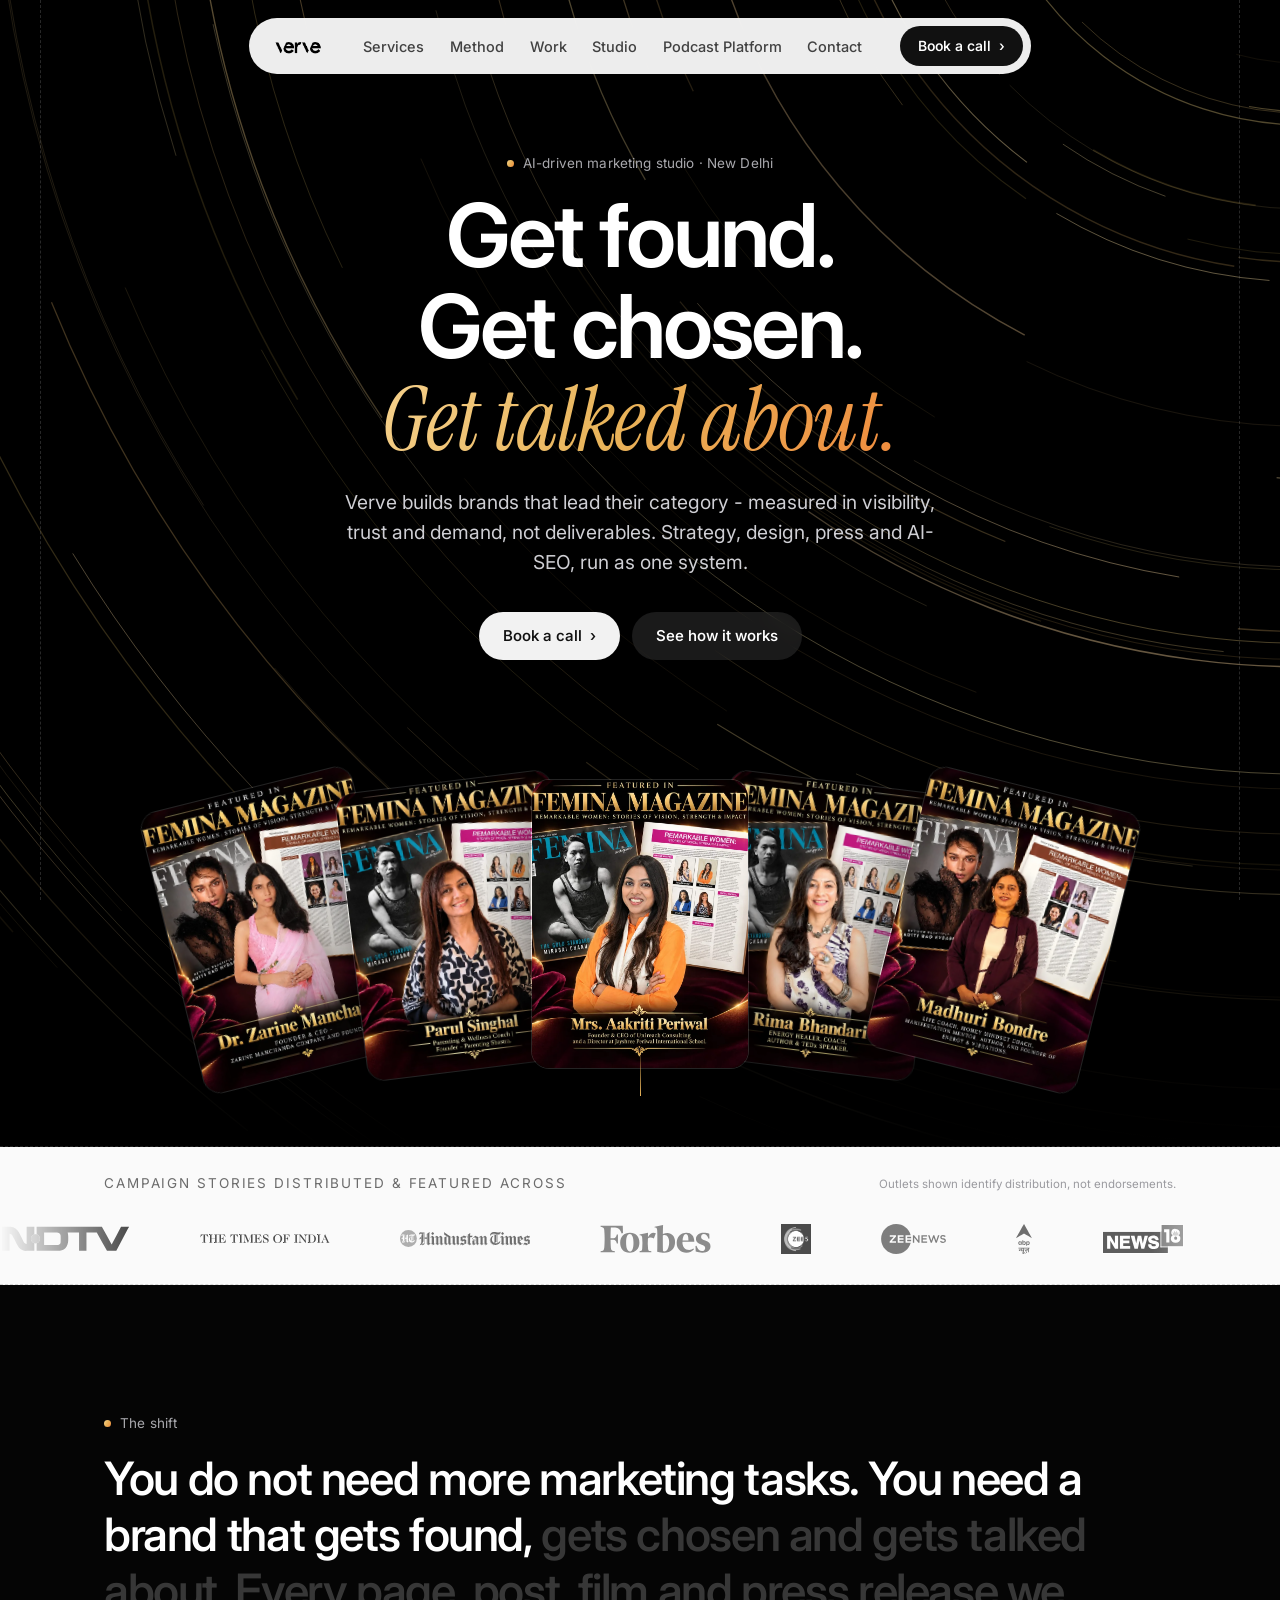
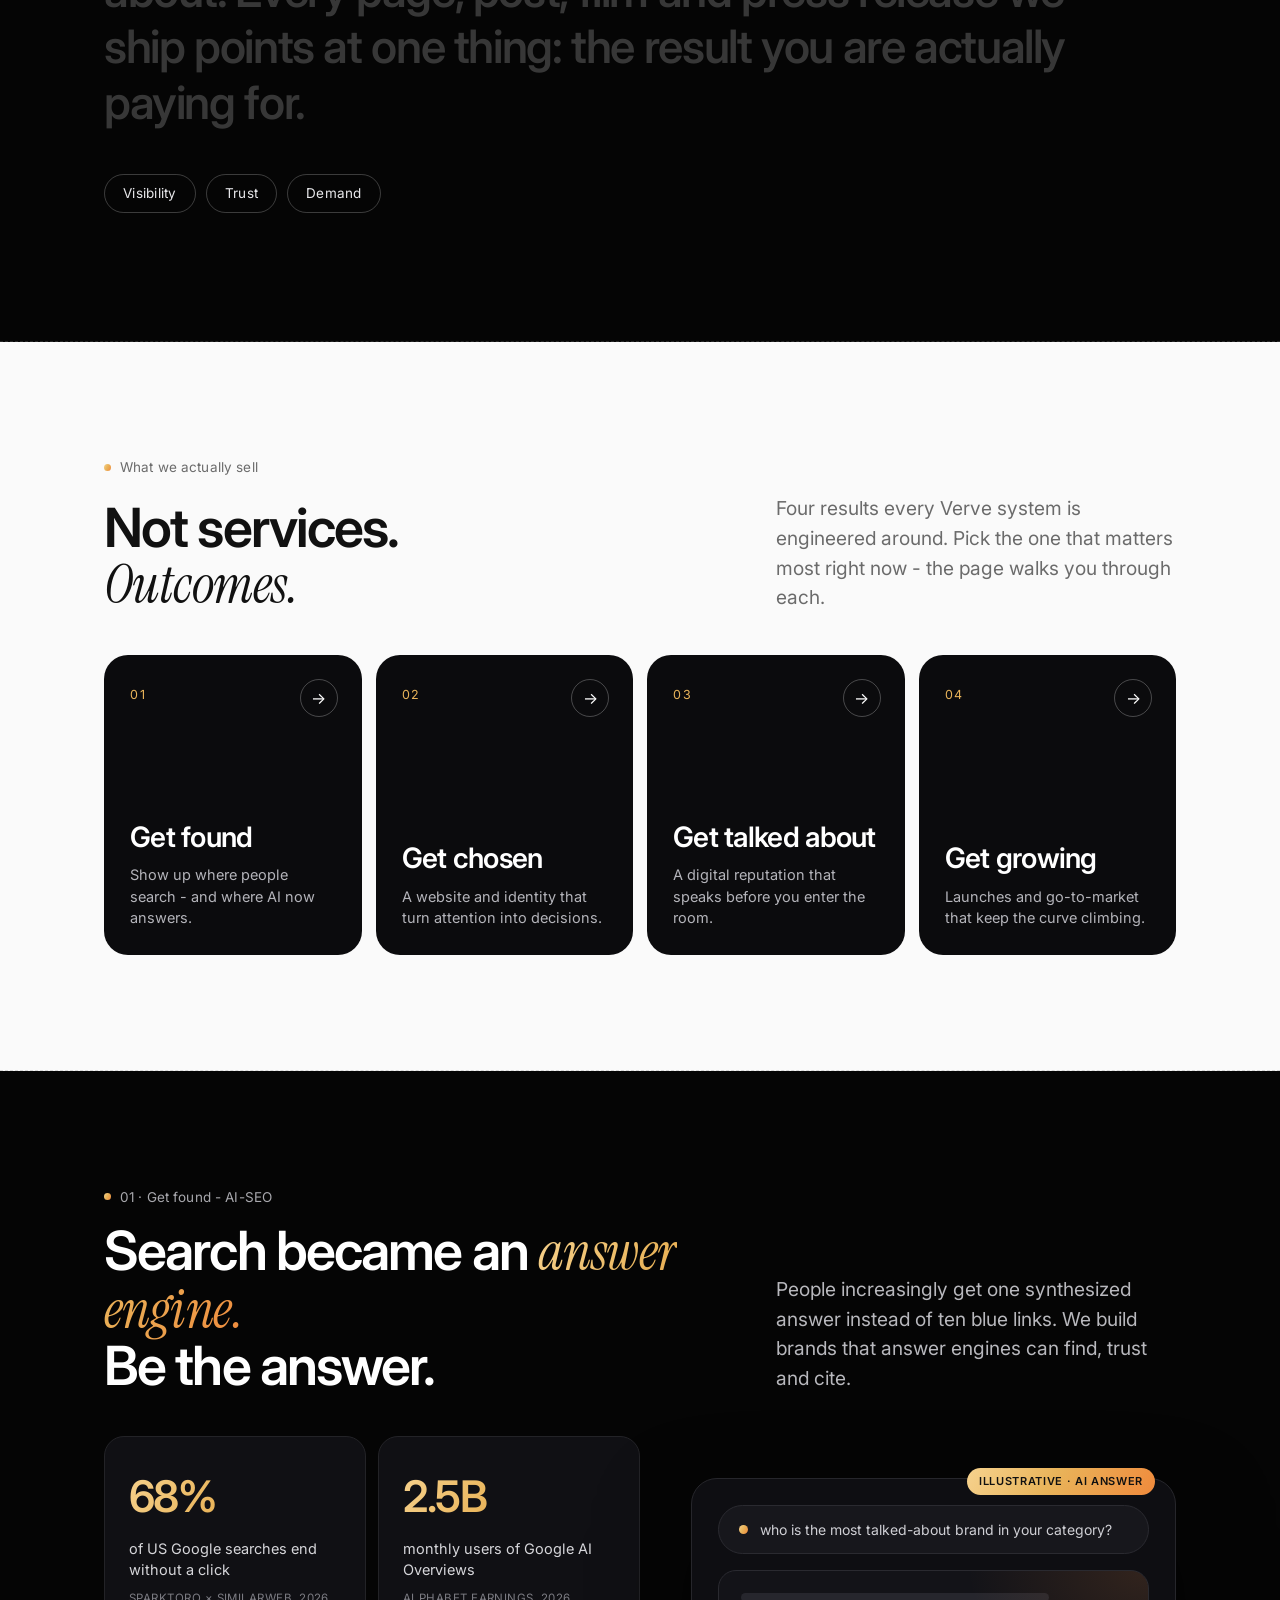
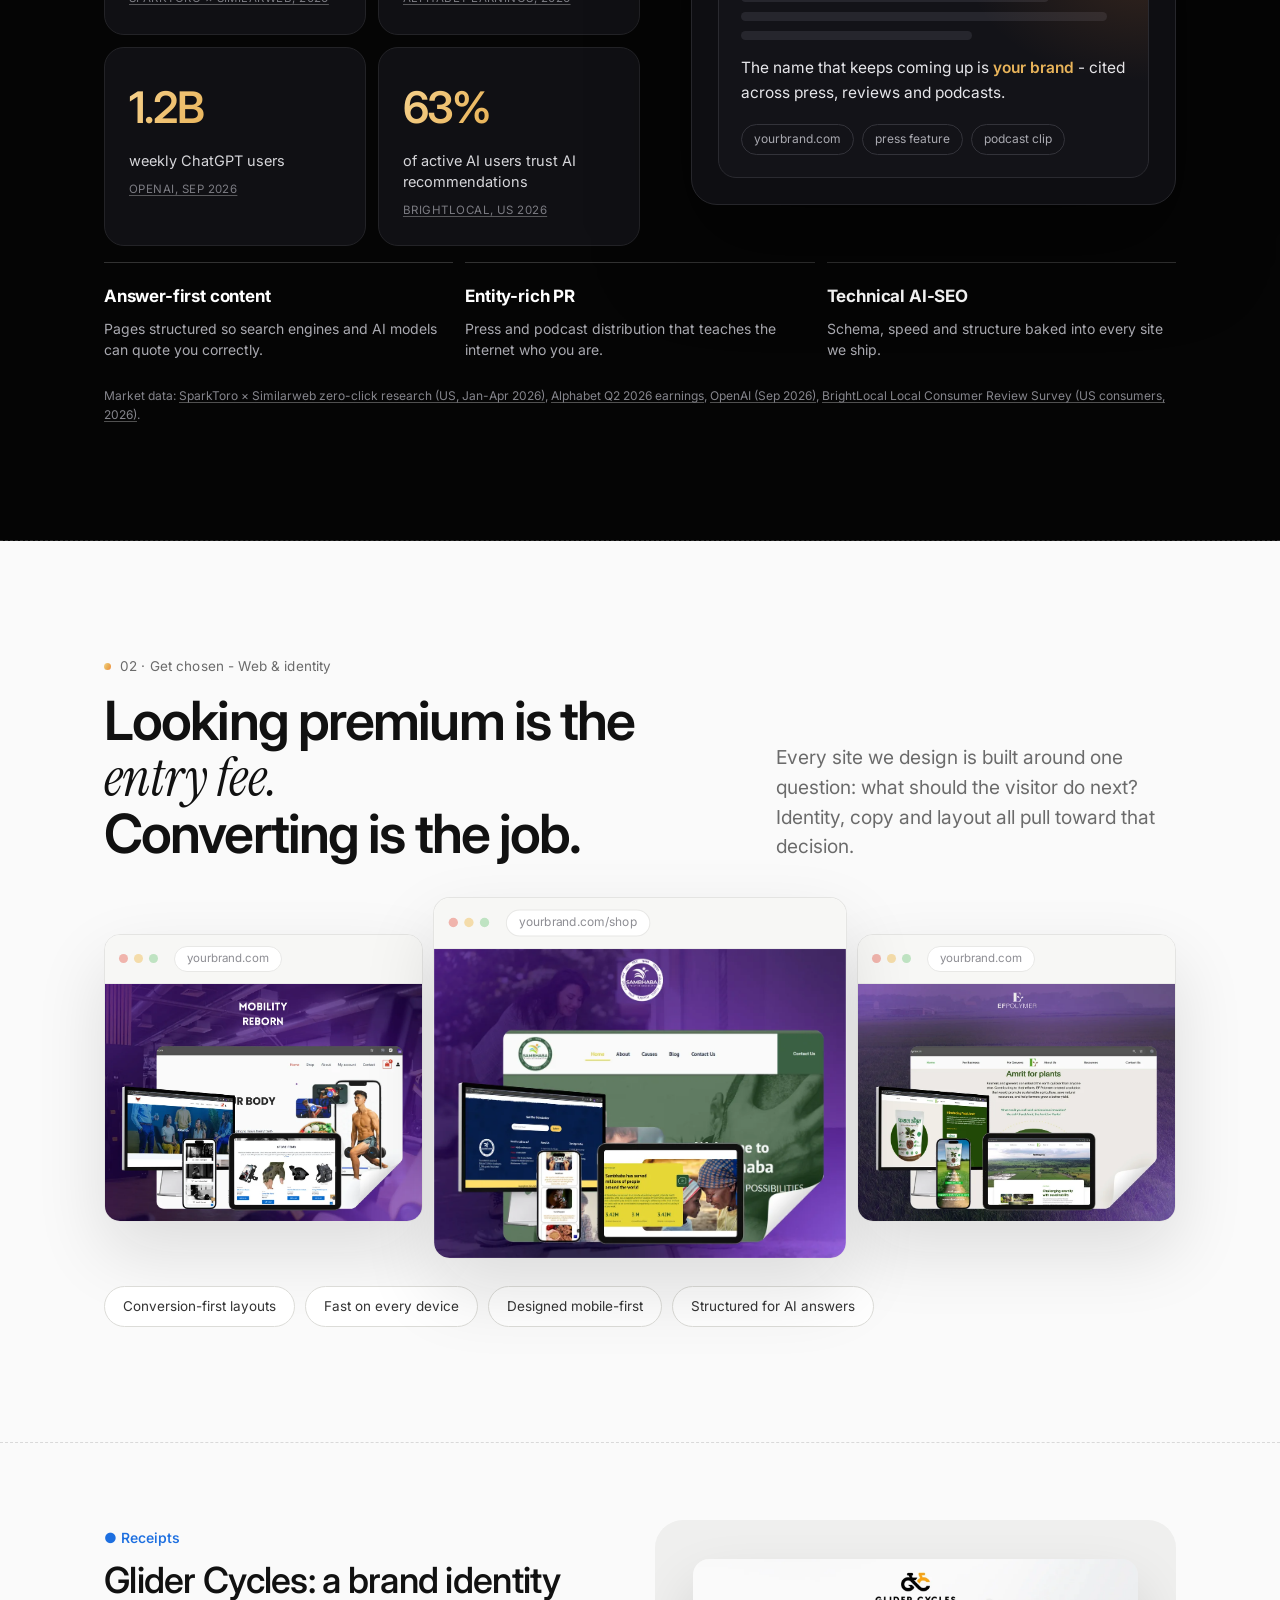
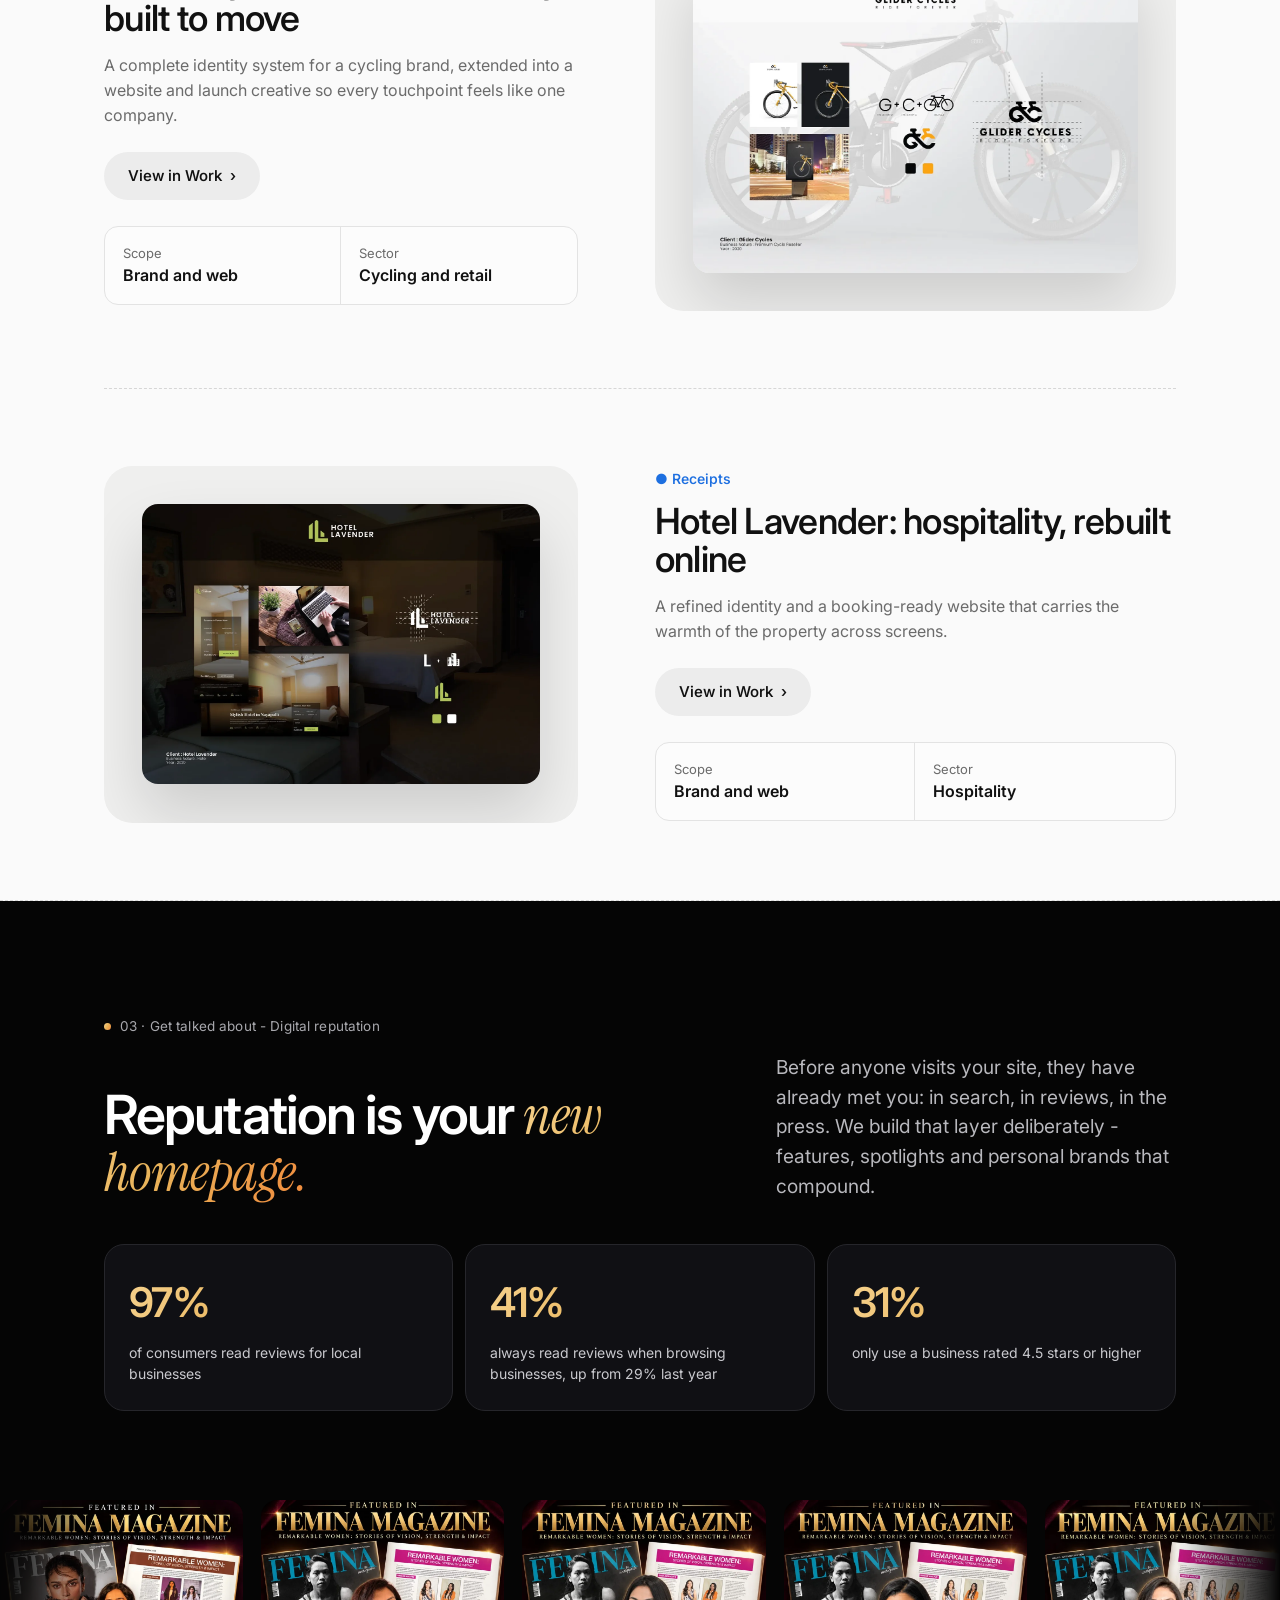
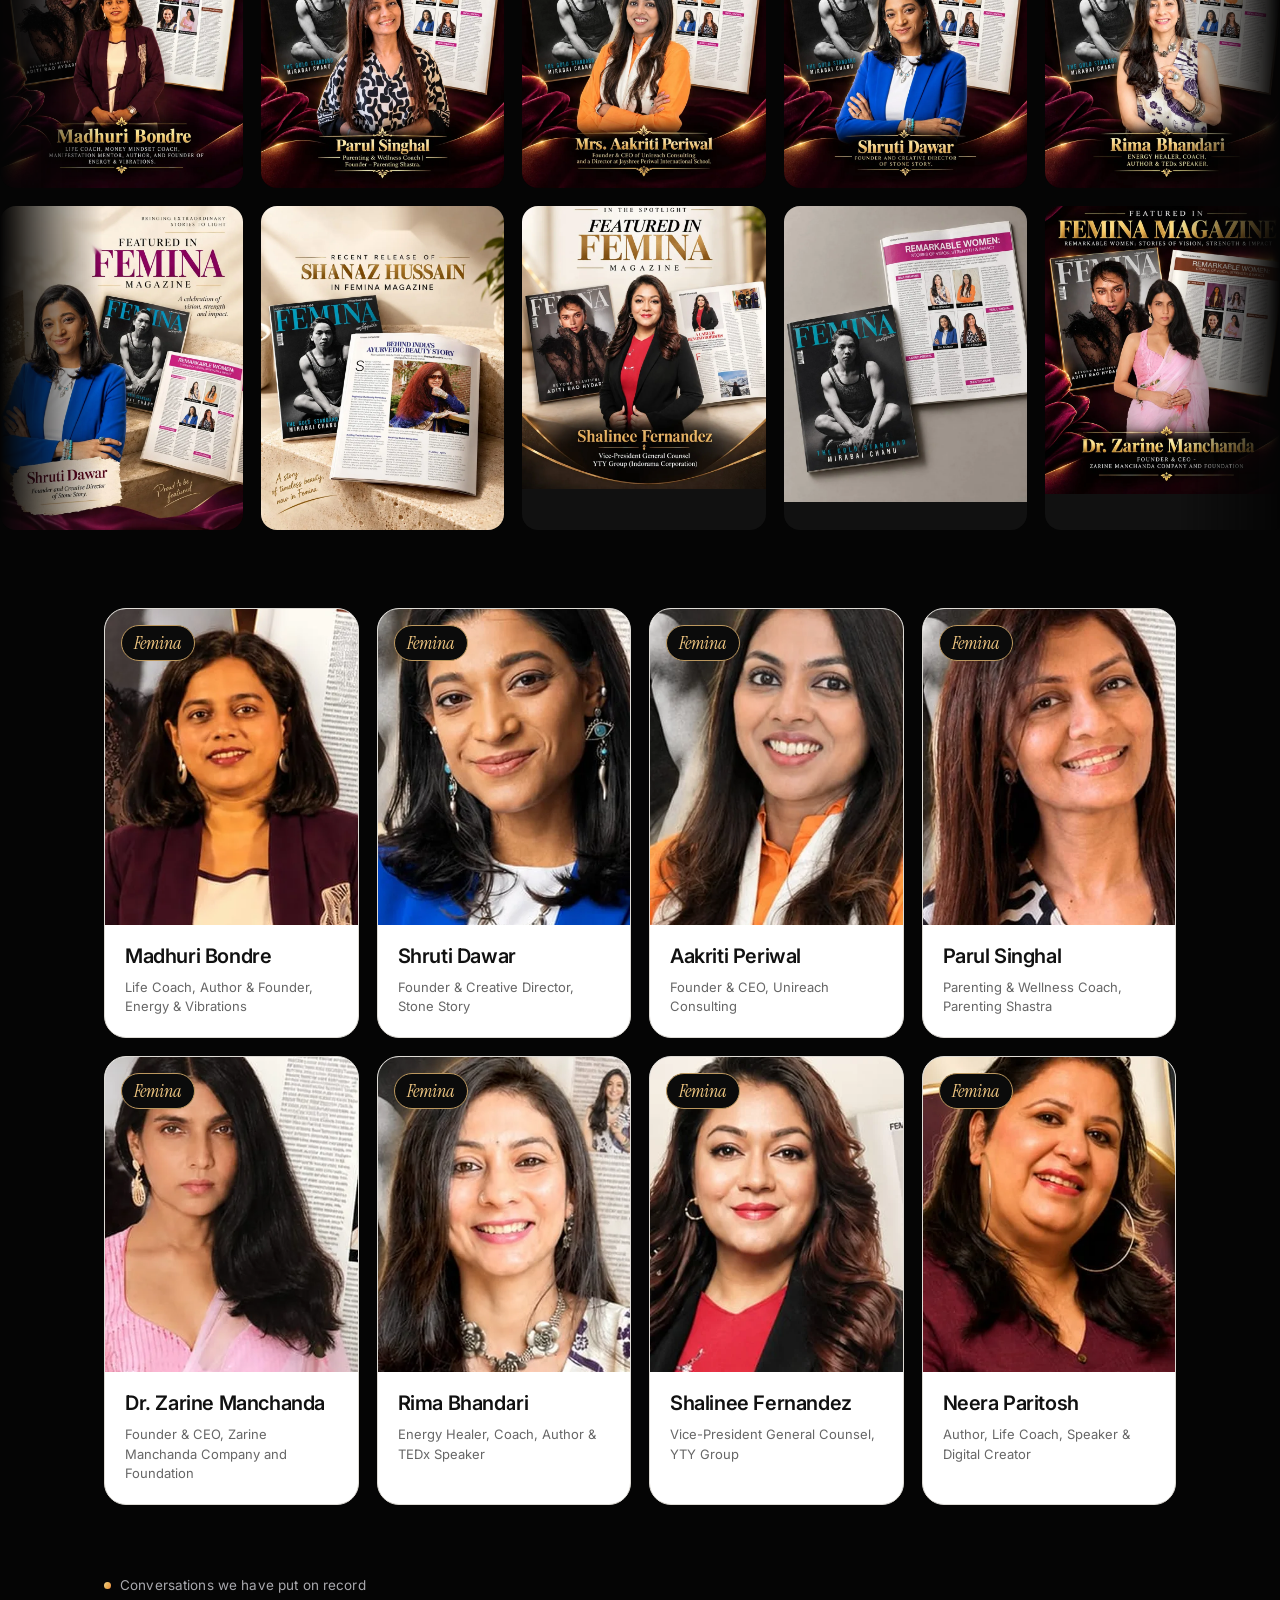
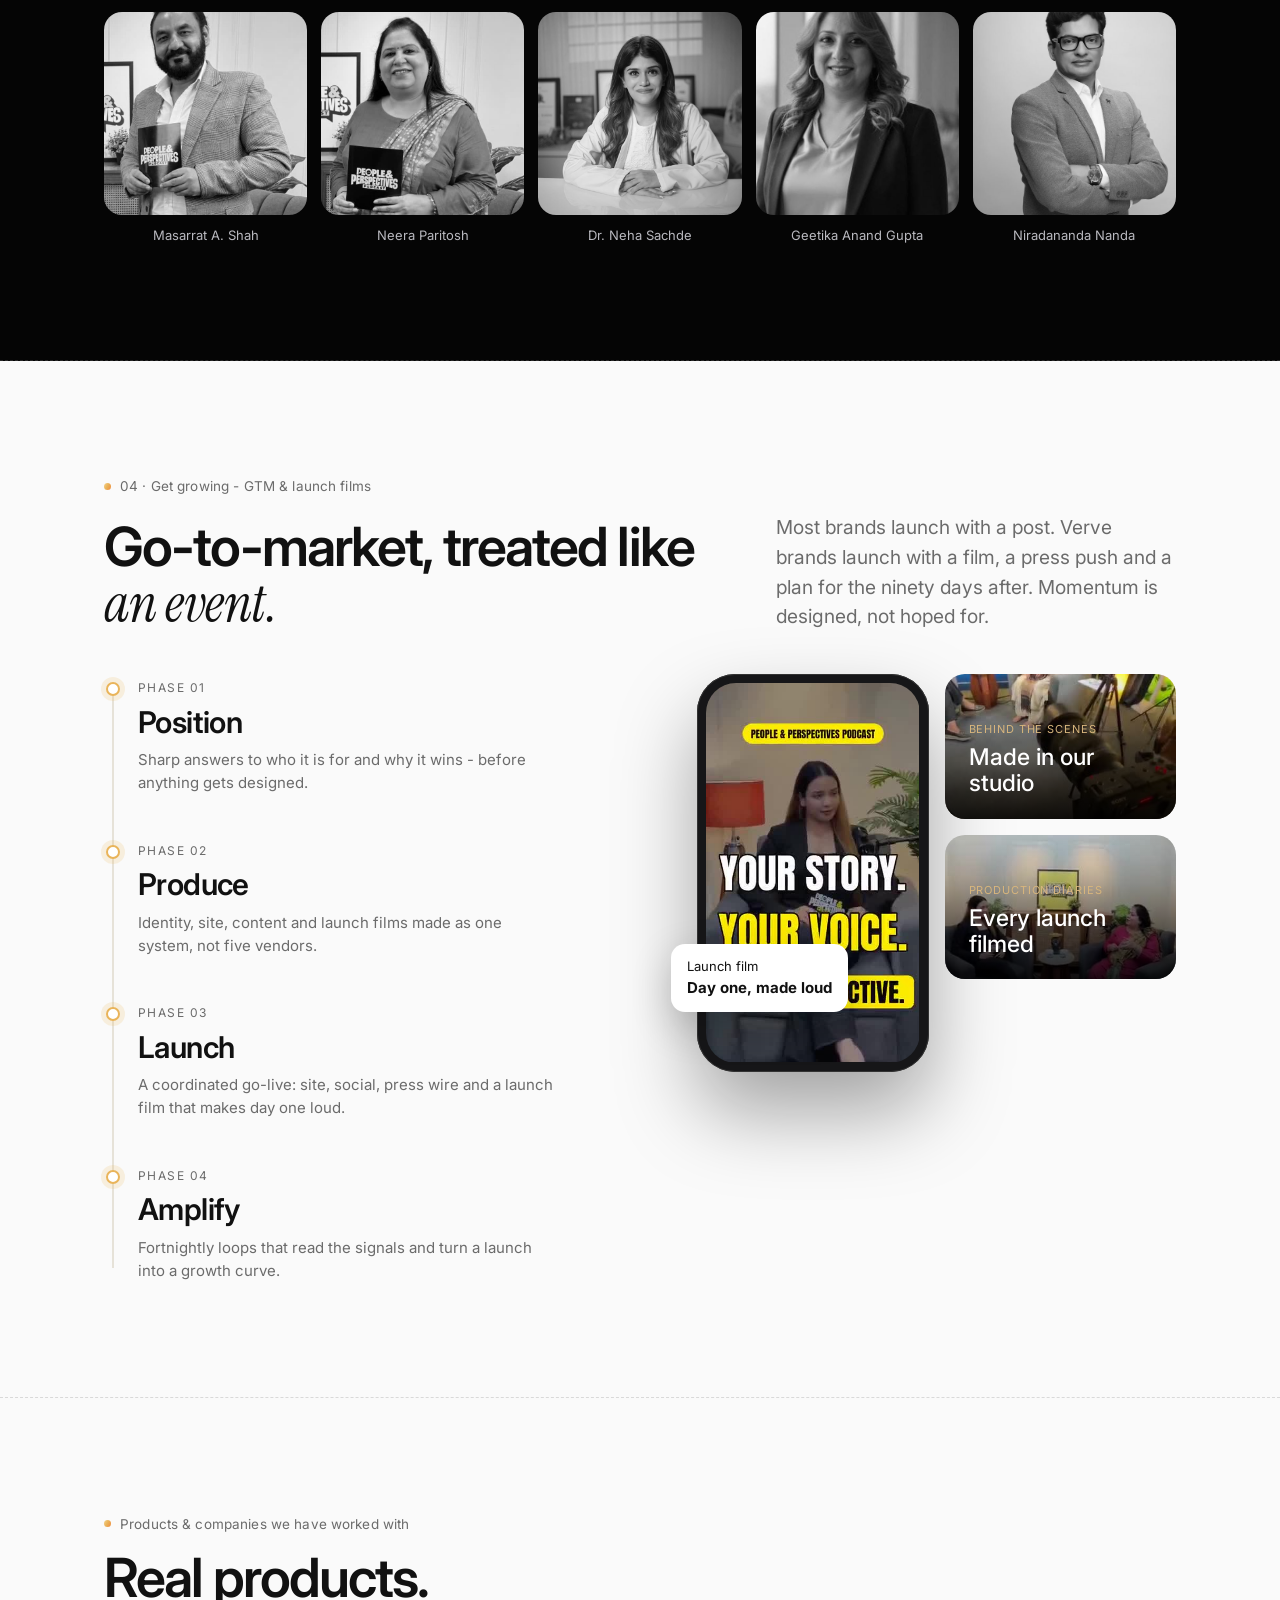
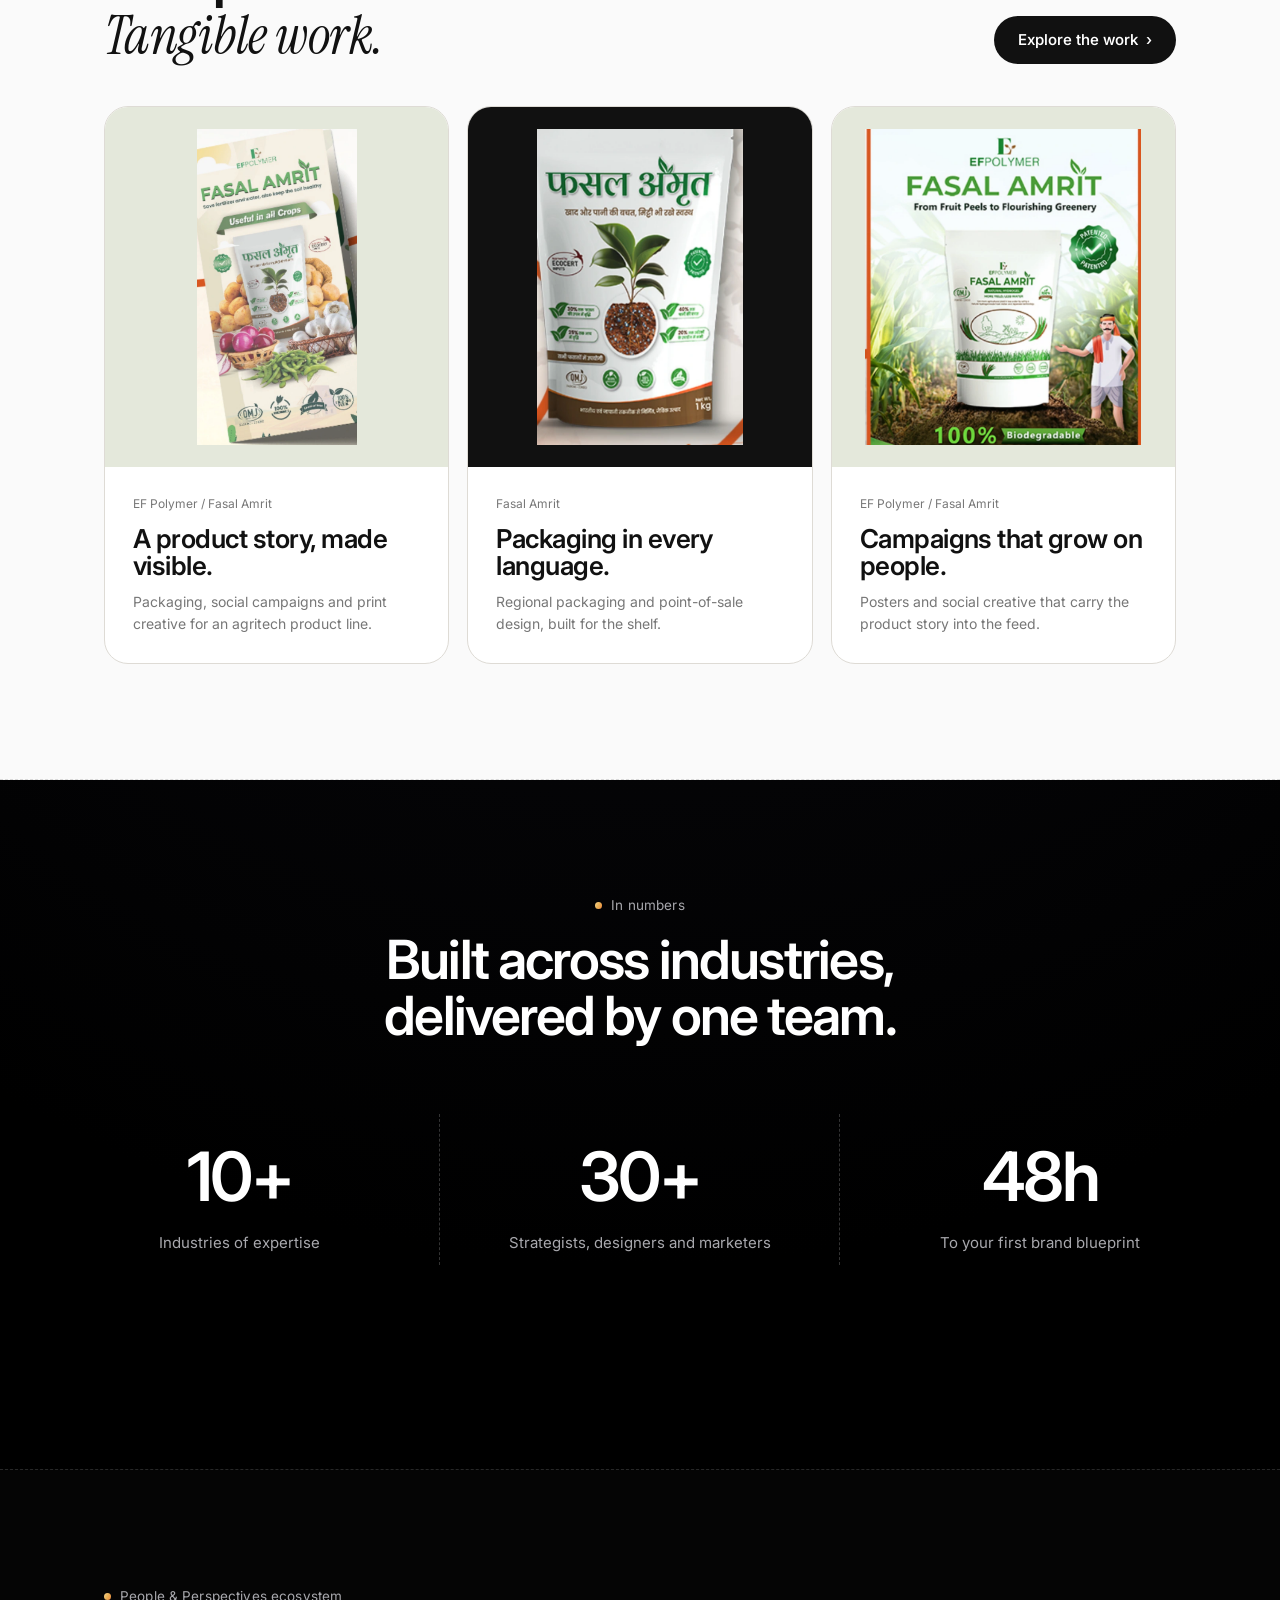
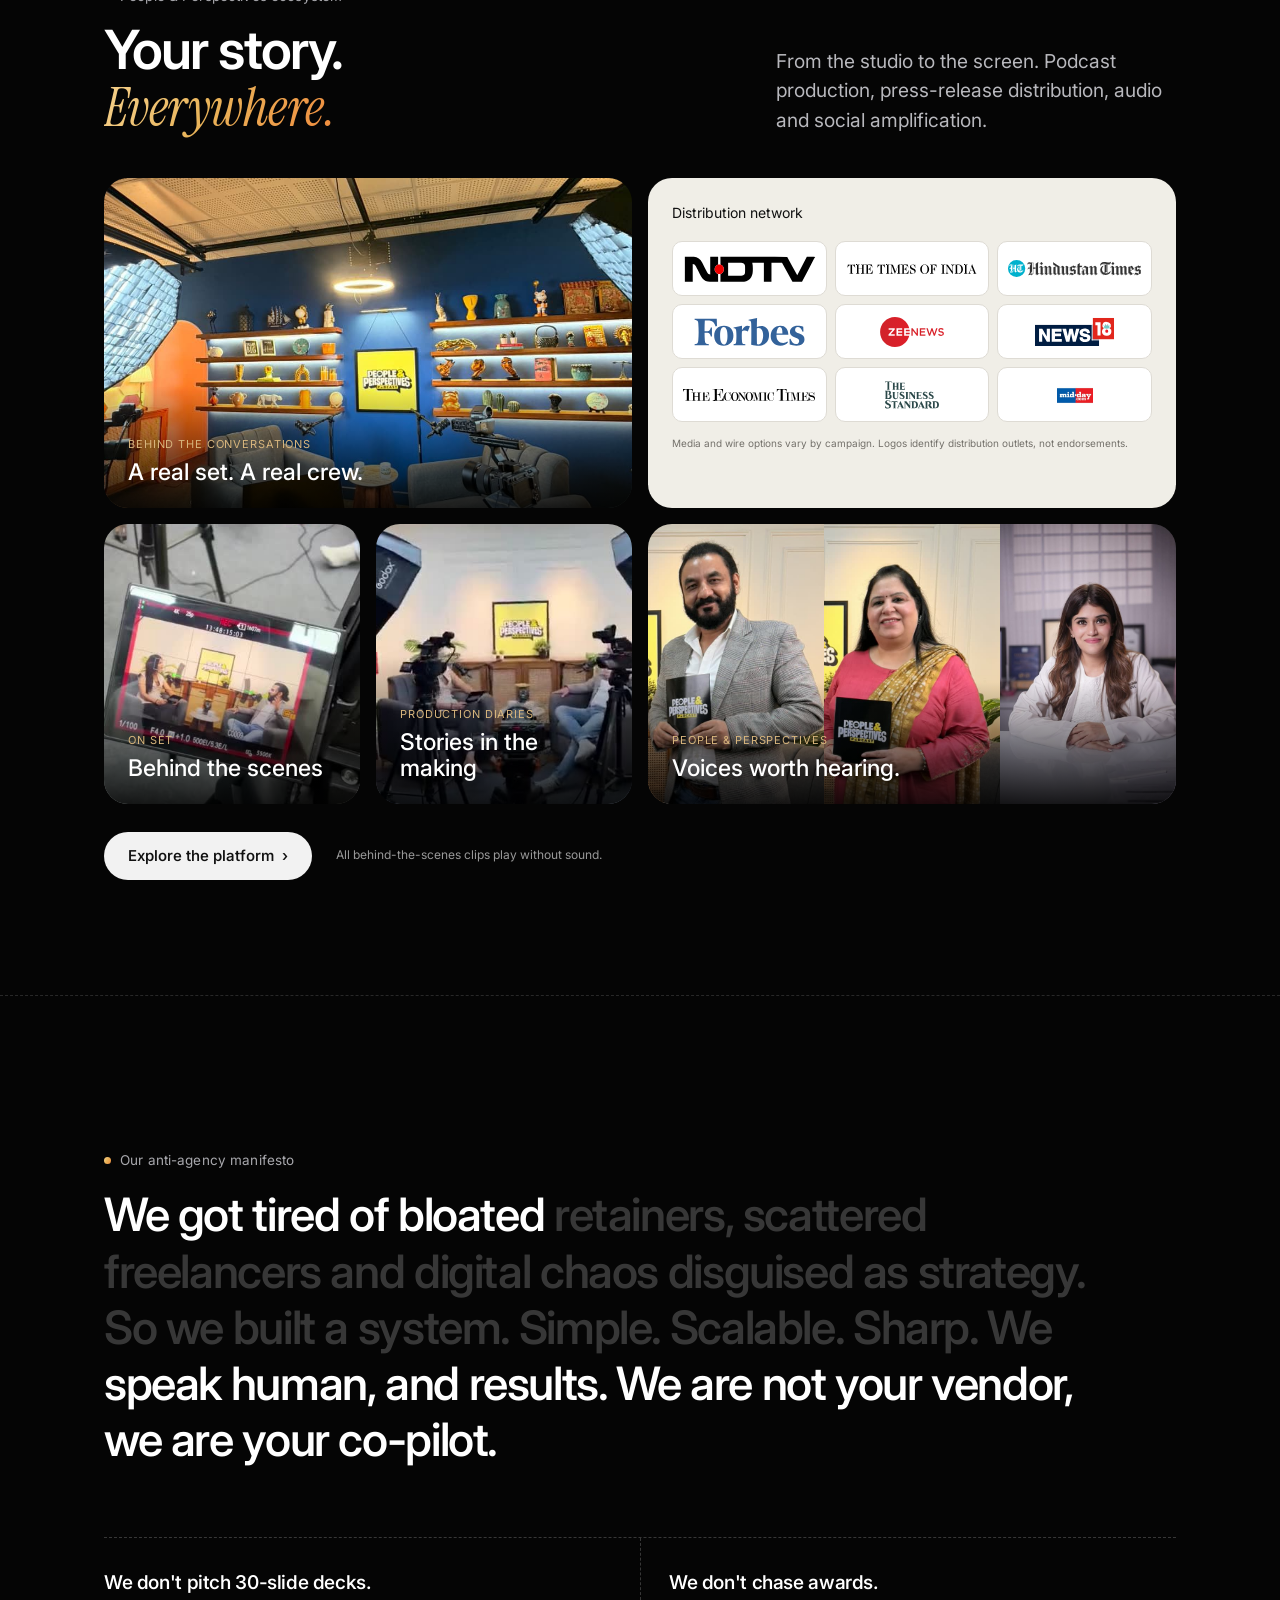
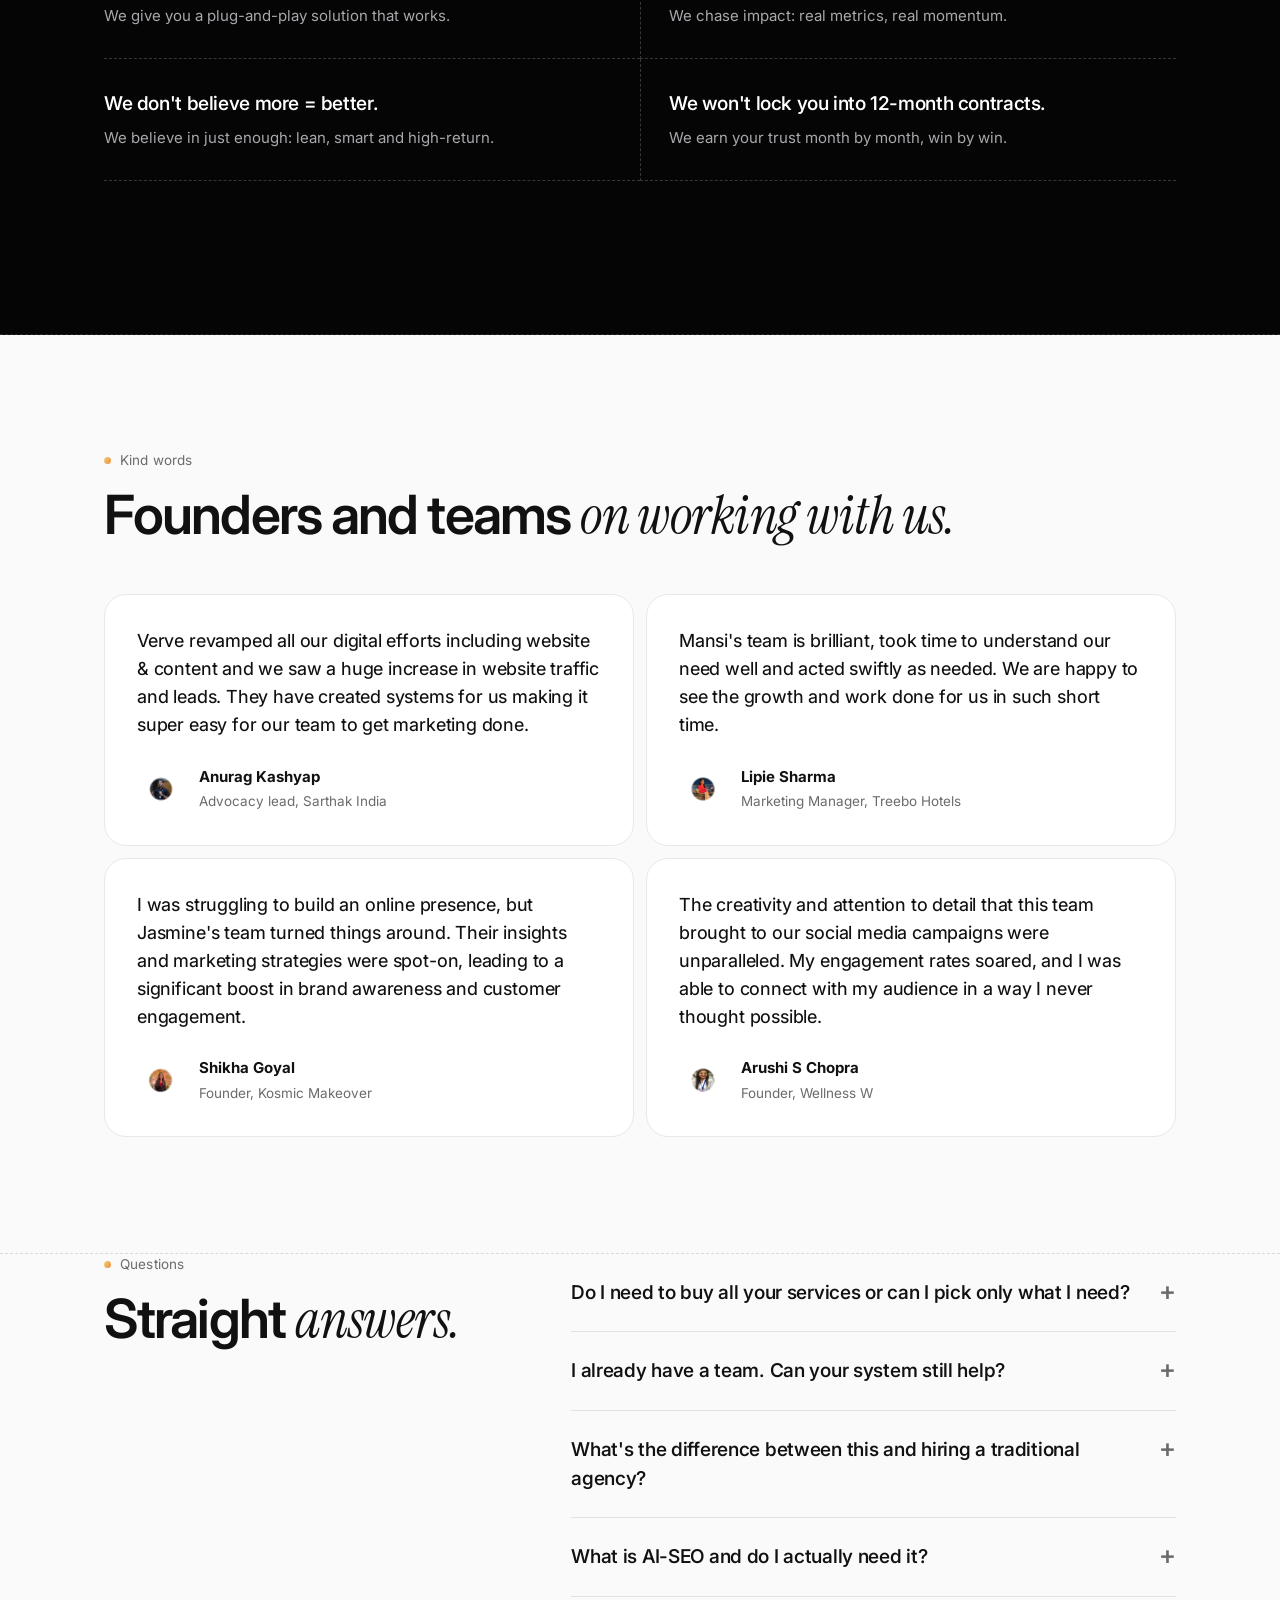
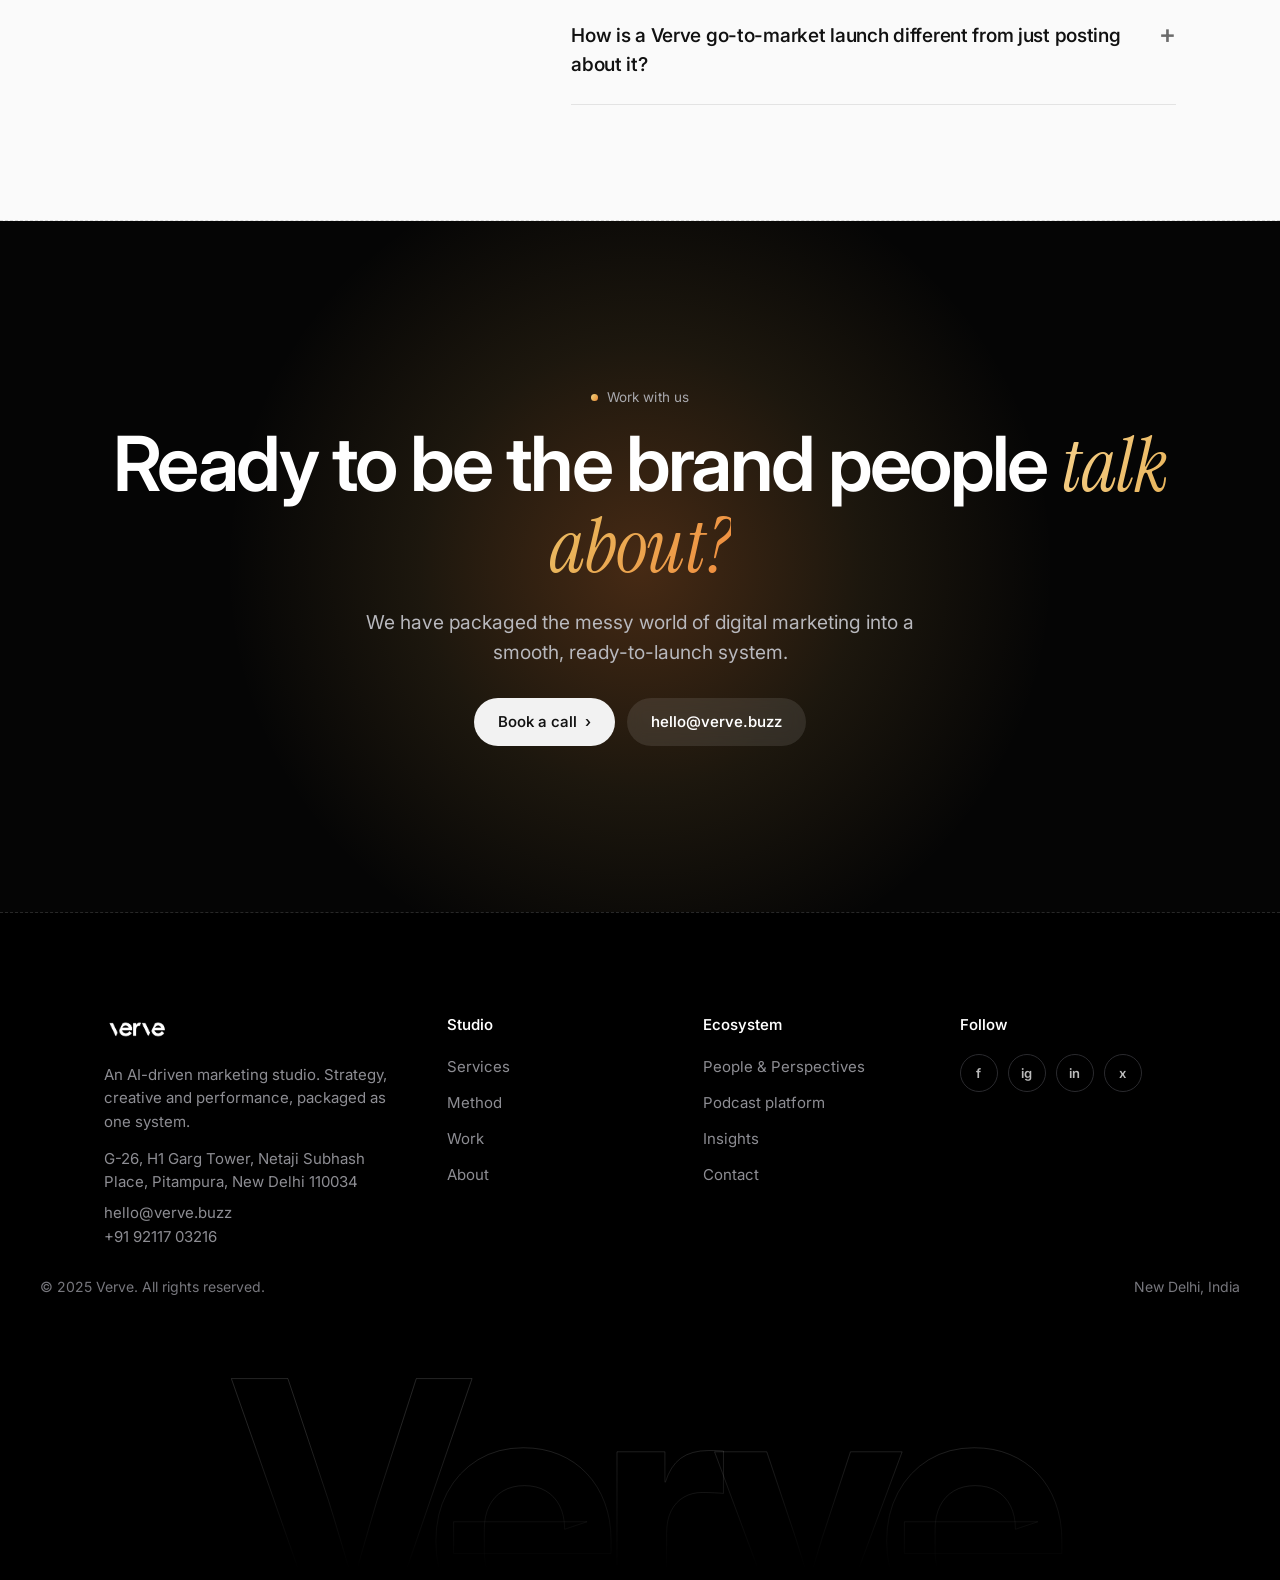
==== commit e5936b9f: "Link on-page stats to exact source URLs; bump cache v10" ====
--- a/index.html
+++ b/index.html
@@ -1,13 +1,13 @@
-<!doctype html><html lang="en"><head><meta charset="utf-8"><meta name="viewport" content="width=device-width,initial-scale=1"><title>Verve | AI-driven marketing studio for brands that want outcomes</title><meta name="description" content="Verve is an AI-driven marketing studio. We build brands that get found, get chosen and get talked about - websites, content, press, launches and AI-SEO run as one system."><meta property="og:title" content="Verve | AI-driven marketing studio for brands that want outcomes"><meta property="og:description" content="Verve is an AI-driven marketing studio. We build brands that get found, get chosen and get talked about - websites, content, press, launches and AI-SEO run as one system."><meta property="og:image" content="/assets/v/work5.webp"><meta name="theme-color" content="#050505"><link rel="icon" href="/assets/v/favicon.png"><link rel="preconnect" href="https://fonts.googleapis.com"><link rel="preconnect" href="https://fonts.gstatic.com" crossorigin><link href="https://fonts.googleapis.com/css2?family=Inter:wght@400;450;500;550;600;700&family=Instrument+Serif:ital@1&display=swap" rel="stylesheet"><link rel="stylesheet" href="/css/style.css?v=9"></head><body><div class="rails"></div>
+<!doctype html><html lang="en"><head><meta charset="utf-8"><meta name="viewport" content="width=device-width,initial-scale=1"><title>Verve | AI-driven marketing studio for brands that want outcomes</title><meta name="description" content="Verve is an AI-driven marketing studio. We build brands that get found, get chosen and get talked about - websites, content, press, launches and AI-SEO run as one system."><meta property="og:title" content="Verve | AI-driven marketing studio for brands that want outcomes"><meta property="og:description" content="Verve is an AI-driven marketing studio. We build brands that get found, get chosen and get talked about - websites, content, press, launches and AI-SEO run as one system."><meta property="og:image" content="/assets/v/work5.webp"><meta name="theme-color" content="#050505"><link rel="icon" href="/assets/v/favicon.png"><link rel="preconnect" href="https://fonts.googleapis.com"><link rel="preconnect" href="https://fonts.gstatic.com" crossorigin><link href="https://fonts.googleapis.com/css2?family=Inter:wght@400;450;500;550;600;700&family=Instrument+Serif:ital@1&display=swap" rel="stylesheet"><link rel="stylesheet" href="/css/style.css?v=10"></head><body><div class="rails"></div>
 <header class="nav"><div class="pill"><a href="/"><img class="logo" src="/assets/v/verve-logo.png" alt="Verve"></a><ul><li><a href="/services.html">Services</a></li><li><a href="/system.html">Method</a></li><li><a href="/work.html">Work</a></li><li><a href="/about.html">Studio</a></li><li><a href="/podcast.html">Podcast Platform</a></li><li><a href="/contact.html">Contact</a></li></ul><a class="btn k sm" href="/contact.html">Book a call <i>&rsaquo;</i></a><button class="burger" aria-label="Menu">&#9776;</button></div></header><main><section class="hero dark"><canvas id="streaks"></canvas><div class="wrap in"><div class="kick hkick rv">AI-driven marketing studio &middot; New Delhi</div><h1 class="rv">Get found.<br>Get chosen.<br><span class="ser gold">Get talked about.</span></h1><p class="lead rv" data-d="90">Verve builds brands that lead their category - measured in visibility, trust and demand, not deliverables. Strategy, design, press and AI-SEO, run as one system.</p><div class="cta rv" data-d="160"><a class="btn w" href="/contact.html">Book a call <i>&rsaquo;</i></a><a class="btn g" href="#get-found">See how it works</a></div></div><div class="fan" id="fan"><figure style="--k:-2"><img src="/assets/po/zarine.webp" alt="Press feature graphic"></figure><figure style="--k:-1"><img src="/assets/po/parul.webp" alt="Press feature graphic"></figure><figure style="--k:0"><img src="/assets/po/aakriti.webp" alt="Press feature graphic"></figure><figure style="--k:1"><img src="/assets/po/rima.webp" alt="Press feature graphic"></figure><figure style="--k:2"><img src="/assets/po/madhuri.webp" alt="Press feature graphic"></figure></div><div class="scue" aria-hidden="true"><span></span></div></section>
 <section class="pstrip" aria-label="Distribution and feature outlets"><div class="wrap pcap"><span>Campaign stories distributed &amp; featured across</span><span class="pcap-note">Outlets shown identify distribution, not endorsements.</span></div></section><div class="strip"><div class="marq"><div class="t"><img src="/assets/pp/logos/n_ndtv.svg" alt="NDTV" loading="lazy"><img src="/assets/pp/logos/n_toi.svg" alt="Times of India" loading="lazy"><img src="/assets/pp/logos/n_ht.svg" alt="Hindustan Times" loading="lazy"><img src="/assets/pp/logos/new_forbes_logo.svg" alt="Forbes" loading="lazy"><img src="/assets/pp/logos/new_zee5-official-logo.jpeg" alt="Zee5" loading="lazy"><img src="/assets/pp/logos/n_zeenews.svg" alt="Zee News" loading="lazy"><img src="/assets/pp/logos/new_abp_news_logo.svg" alt="ABP News" loading="lazy"><img src="/assets/pp/logos/n_news18.svg" alt="News18" loading="lazy"><img src="/assets/pp/logos/new_ani-logo.png" alt="ANI" loading="lazy"><img src="/assets/pp/logos/n_et.svg" alt="Economic Times" loading="lazy"><img src="/assets/pp/logos/n_bs.svg" alt="Business Standard" loading="lazy"><img src="/assets/pp/logos/new_mint_newspaper_logo.svg" alt="Mint" loading="lazy"><img src="/assets/pp/logos/new_deccan_chronicle_logo.png" alt="Deccan Chronicle" loading="lazy"><img src="/assets/pp/logos/n_ndtv.svg" alt="NDTV" loading="lazy"><img src="/assets/pp/logos/n_toi.svg" alt="Times of India" loading="lazy"><img src="/assets/pp/logos/n_ht.svg" alt="Hindustan Times" loading="lazy"><img src="/assets/pp/logos/new_forbes_logo.svg" alt="Forbes" loading="lazy"><img src="/assets/pp/logos/new_zee5-official-logo.jpeg" alt="Zee5" loading="lazy"><img src="/assets/pp/logos/n_zeenews.svg" alt="Zee News" loading="lazy"><img src="/assets/pp/logos/new_abp_news_logo.svg" alt="ABP News" loading="lazy"><img src="/assets/pp/logos/n_news18.svg" alt="News18" loading="lazy"><img src="/assets/pp/logos/new_ani-logo.png" alt="ANI" loading="lazy"><img src="/assets/pp/logos/n_et.svg" alt="Economic Times" loading="lazy"><img src="/assets/pp/logos/n_bs.svg" alt="Business Standard" loading="lazy"><img src="/assets/pp/logos/new_mint_newspaper_logo.svg" alt="Mint" loading="lazy"><img src="/assets/pp/logos/new_deccan_chronicle_logo.png" alt="Deccan Chronicle" loading="lazy"></div></div></div>
 <section class="story dark shift"><div class="wrap"><div class="kick">The shift</div><p class="big">You do not need more marketing tasks. You need a brand that gets found, gets chosen and gets talked about. Every page, post, film and press release we ship points at one thing: the result you are actually paying for.</p><div class="shift-meta rv"><span>Visibility</span><span>Trust</span><span>Demand</span></div></div></section>
 <section class="pad outcomes"><div class="wrap"><div class="kick">What we actually sell</div><div class="section-top"><h2 class="rv">Not services.<br><span class="ser">Outcomes.</span></h2><p class="lead rv">Four results every Verve system is engineered around. Pick the one that matters most right now - the page walks you through each.</p></div><div class="outc-grid"><a class="outc rv tilt" data-d="0" href="#get-found"><span class="on">01</span><h3>Get found</h3><p>Show up where people search - and where AI now answers.</p><span class="oarrow">&rarr;</span></a><a class="outc rv tilt" data-d="70" href="#get-chosen"><span class="on">02</span><h3>Get chosen</h3><p>A website and identity that turn attention into decisions.</p><span class="oarrow">&rarr;</span></a><a class="outc rv tilt" data-d="140" href="#get-talked-about"><span class="on">03</span><h3>Get talked about</h3><p>A digital reputation that speaks before you enter the room.</p><span class="oarrow">&rarr;</span></a><a class="outc rv tilt" data-d="210" href="#get-growing"><span class="on">04</span><h3>Get growing</h3><p>Launches and go-to-market that keep the curve climbing.</p><span class="oarrow">&rarr;</span></a></div></div></section>
-<section class="pad dark aiseo" id="get-found"><div class="wrap"><div class="kick">01 &middot; Get found - AI-SEO</div><div class="section-top"><h2 class="rv">Search became an <span class="ser gold">answer engine.</span><br>Be the answer.</h2><p class="lead rv">People increasingly get one synthesized answer instead of ten blue links. We build brands that answer engines can find, trust and cite.</p></div><div class="ai-grid"><div class="statgrid"><div class="stat rv" data-d="0"><b>68%</b><span>of US Google searches end without a click</span><small>SparkToro &times; Similarweb, 2026</small></div><div class="stat rv" data-d="60"><b>2.5B</b><span>monthly users of Google AI Overviews</span><small>Alphabet earnings, 2026</small></div><div class="stat rv" data-d="120"><b>1.2B</b><span>weekly ChatGPT users</span><small>OpenAI, Sep 2026</small></div><div class="stat rv" data-d="180"><b>63%</b><span>of active AI users trust AI recommendations</span><small>BrightLocal, US 2026</small></div></div><div class="aimock rv" data-d="120" aria-hidden="true"><div class="aiq"><span class="aiq-ico"></span>who is the most talked-about brand in your category?</div><div class="aia"><div class="aia-glow"></div><div class="aia-line w80"></div><div class="aia-line w95"></div><div class="aia-line w60"></div><div class="aia-ans">The name that keeps coming up is <b>your brand</b> - cited across press, reviews and podcasts.</div><div class="aia-src"><span>yourbrand.com</span><span>press feature</span><span>podcast clip</span></div></div><div class="aia-tag">Illustrative &middot; AI answer</div></div></div><div class="apoints"><div class="apoint rv" data-d="0"><b>Answer-first content</b><p>Pages structured so search engines and AI models can quote you correctly.</p></div><div class="apoint rv" data-d="70"><b>Entity-rich PR</b><p>Press and podcast distribution that teaches the internet who you are.</p></div><div class="apoint rv" data-d="140"><b>Technical AI-SEO</b><p>Schema, speed and structure baked into every site we ship.</p></div></div><p class="srcnote rv">Market data: SparkToro &times; Similarweb zero-click research (US, Jan-Apr 2026), Alphabet Q2 2026 earnings, OpenAI (Sep 2026), BrightLocal Local Consumer Review Survey (US consumers, 2026).</p></div></section>
+<section class="pad dark aiseo" id="get-found"><div class="wrap"><div class="kick">01 &middot; Get found - AI-SEO</div><div class="section-top"><h2 class="rv">Search became an <span class="ser gold">answer engine.</span><br>Be the answer.</h2><p class="lead rv">People increasingly get one synthesized answer instead of ten blue links. We build brands that answer engines can find, trust and cite.</p></div><div class="ai-grid"><div class="statgrid"><div class="stat rv" data-d="0"><b>68%</b><span>of US Google searches end without a click</span><small><a href="https://sparktoro.com/blog/in-2026-less-than-one-third-of-google-searches-still-send-a-click/" target="_blank" rel="noopener">SparkToro &times; Similarweb, 2026</a></small></div><div class="stat rv" data-d="60"><b>2.5B</b><span>monthly users of Google AI Overviews</span><small><a href="https://www.fool.com/investing/2026/08/21/sundar-pichai-alphabets-ai-billion-users/" target="_blank" rel="noopener">Alphabet earnings, 2026</a></small></div><div class="stat rv" data-d="120"><b>1.2B</b><span>weekly ChatGPT users</span><small><a href="https://www.theverge.com/ai-artificial-intelligence/1002265/chatgpt-now-has-1-2-billion-weekly-users-openai-says" target="_blank" rel="noopener">OpenAI, Sep 2026</a></small></div><div class="stat rv" data-d="180"><b>63%</b><span>of active AI users trust AI recommendations</span><small><a href="https://www.brightlocal.com/research/lcrs-ai-trust/" target="_blank" rel="noopener">BrightLocal, US 2026</a></small></div></div><div class="aimock rv" data-d="120" aria-hidden="true"><div class="aiq"><span class="aiq-ico"></span>who is the most talked-about brand in your category?</div><div class="aia"><div class="aia-glow"></div><div class="aia-line w80"></div><div class="aia-line w95"></div><div class="aia-line w60"></div><div class="aia-ans">The name that keeps coming up is <b>your brand</b> - cited across press, reviews and podcasts.</div><div class="aia-src"><span>yourbrand.com</span><span>press feature</span><span>podcast clip</span></div></div><div class="aia-tag">Illustrative &middot; AI answer</div></div></div><div class="apoints"><div class="apoint rv" data-d="0"><b>Answer-first content</b><p>Pages structured so search engines and AI models can quote you correctly.</p></div><div class="apoint rv" data-d="70"><b>Entity-rich PR</b><p>Press and podcast distribution that teaches the internet who you are.</p></div><div class="apoint rv" data-d="140"><b>Technical AI-SEO</b><p>Schema, speed and structure baked into every site we ship.</p></div></div><p class="srcnote rv">Market data: <a href="https://sparktoro.com/blog/in-2026-less-than-one-third-of-google-searches-still-send-a-click/" target="_blank" rel="noopener">SparkToro &times; Similarweb zero-click research (US, Jan-Apr 2026)</a>, <a href="https://www.fool.com/investing/2026/08/21/sundar-pichai-alphabets-ai-billion-users/" target="_blank" rel="noopener">Alphabet Q2 2026 earnings</a>, <a href="https://www.theverge.com/ai-artificial-intelligence/1002265/chatgpt-now-has-1-2-billion-weekly-users-openai-says" target="_blank" rel="noopener">OpenAI (Sep 2026)</a>, <a href="https://www.brightlocal.com/research/lcrs-ai-trust/" target="_blank" rel="noopener">BrightLocal Local Consumer Review Survey (US consumers, 2026)</a>.</p></div></section>
 <section class="pad chosen" id="get-chosen"><div class="wrap"><div class="kick">02 &middot; Get chosen - Web &amp; identity</div><div class="section-top"><h2 class="rv">Looking premium is the <span class="ser">entry fee.</span><br>Converting is the job.</h2><p class="lead rv">Every site we design is built around one question: what should the visitor do next? Identity, copy and layout all pull toward that decision.</p></div><div class="bmocks"><figure class="bmock rv"><div class="bbar"><i></i><i></i><i></i><span>yourbrand.com</span></div><img src="/assets/v/work1.webp" alt="Website designed by Verve - homepage" loading="lazy"></figure><figure class="bmock rv"><div class="bbar"><i></i><i></i><i></i><span>yourbrand.com/shop</span></div><img src="/assets/v/work2.webp" alt="Website designed by Verve - product page" loading="lazy"></figure><figure class="bmock rv"><div class="bbar"><i></i><i></i><i></i><span>yourbrand.com</span></div><img src="/assets/v/work3.webp" alt="Website designed by Verve - mobile view" loading="lazy"></figure></div><div class="chips rv"><span>Conversion-first layouts</span><span>Fast on every device</span><span>Designed mobile-first</span><span>Structured for AI answers</span></div></div></section>
 <section><div class="wrap"><div class="case"><div class="txt rv"><div class="badge">&#9679; Receipts</div><h3>Glider Cycles: a brand identity built to move</h3><p>A complete identity system for a cycling brand, extended into a website and launch creative so every touchpoint feels like one company.</p><a class="btn l" href="/work.html">View in Work <i>&rsaquo;</i></a><div class="tbl"><div><small>Scope</small><b>Brand and web</b></div><div><small>Sector</small><b>Cycling and retail</b></div></div></div><div class="stage rv"><img src="/assets/v/bi-glider.webp" alt="Glider Cycles brand identity" loading="lazy"></div></div>
 <div class="case flip sep"><div class="txt rv"><div class="badge">&#9679; Receipts</div><h3>Hotel Lavender: hospitality, rebuilt online</h3><p>A refined identity and a booking-ready website that carries the warmth of the property across screens.</p><a class="btn l" href="/work.html">View in Work <i>&rsaquo;</i></a><div class="tbl"><div><small>Scope</small><b>Brand and web</b></div><div><small>Sector</small><b>Hospitality</b></div></div></div><div class="stage rv"><img src="/assets/v/bi-lavender.webp" alt="Hotel Lavender brand identity" loading="lazy"></div></div></div></section>
-<section class="pad dark reputation" id="get-talked-about"><div class="wrap"><div class="kick">03 &middot; Get talked about - Digital reputation</div><div class="section-top"><h2 class="rv">Reputation is your <span class="ser gold">new homepage.</span></h2><p class="lead rv">Before anyone visits your site, they have already met you: in search, in reviews, in the press. We build that layer deliberately - features, spotlights and personal brands that compound.</p></div><div class="repstats"><div class="repstat rv" data-d="0"><b>97%</b><span>of consumers read reviews for local businesses</span></div><div class="repstat rv" data-d="60"><b>41%</b><span>always read reviews when browsing businesses, up from 29% last year</span></div><div class="repstat rv" data-d="120"><b>31%</b><span>only use a business rated 4.5 stars or higher</span></div></div><p class="srcnote rv">Review data: BrightLocal Local Consumer Review Survey (US consumers), 2026.</p></div><div class="rep-marq"><div class="wmask"><div class="row "><figure><img src="/assets/po/madhuri.webp" alt="Press feature graphic" loading="lazy"></figure><figure><img src="/assets/po/parul.webp" alt="Press feature graphic" loading="lazy"></figure><figure><img src="/assets/po/aakriti.webp" alt="Press feature graphic" loading="lazy"></figure><figure><img src="/assets/po/shruti1.webp" alt="Press feature graphic" loading="lazy"></figure><figure><img src="/assets/po/rima.webp" alt="Press feature graphic" loading="lazy"></figure><figure><img src="/assets/po/zarine.webp" alt="Press feature graphic" loading="lazy"></figure><figure><img src="/assets/po/shalinee.webp" alt="Press feature graphic" loading="lazy"></figure><figure><img src="/assets/po/madhuri.webp" alt="Press feature graphic" loading="lazy"></figure><figure><img src="/assets/po/parul.webp" alt="Press feature graphic" loading="lazy"></figure><figure><img src="/assets/po/aakriti.webp" alt="Press feature graphic" loading="lazy"></figure><figure><img src="/assets/po/shruti1.webp" alt="Press feature graphic" loading="lazy"></figure><figure><img src="/assets/po/rima.webp" alt="Press feature graphic" loading="lazy"></figure><figure><img src="/assets/po/zarine.webp" alt="Press feature graphic" loading="lazy"></figure><figure><img src="/assets/po/shalinee.webp" alt="Press feature graphic" loading="lazy"></figure></div></div><div class="wmask"><div class="row r2"><figure><img src="/assets/po/shruti2.webp" alt="Press feature graphic" loading="lazy"></figure><figure><img src="/assets/po/shanaz.webp" alt="Press feature graphic" loading="lazy"></figure><figure><img src="/assets/po/shalinee.webp" alt="Press feature graphic" loading="lazy"></figure><figure><img src="/assets/po/femina.webp" alt="Press feature graphic" loading="lazy"></figure><figure><img src="/assets/po/zarine.webp" alt="Press feature graphic" loading="lazy"></figure><figure><img src="/assets/po/rima.webp" alt="Press feature graphic" loading="lazy"></figure><figure><img src="/assets/po/shruti1.webp" alt="Press feature graphic" loading="lazy"></figure><figure><img src="/assets/po/shruti2.webp" alt="Press feature graphic" loading="lazy"></figure><figure><img src="/assets/po/shanaz.webp" alt="Press feature graphic" loading="lazy"></figure><figure><img src="/assets/po/shalinee.webp" alt="Press feature graphic" loading="lazy"></figure><figure><img src="/assets/po/femina.webp" alt="Press feature graphic" loading="lazy"></figure><figure><img src="/assets/po/zarine.webp" alt="Press feature graphic" loading="lazy"></figure><figure><img src="/assets/po/rima.webp" alt="Press feature graphic" loading="lazy"></figure><figure><img src="/assets/po/shruti1.webp" alt="Press feature graphic" loading="lazy"></figure></div></div></div><div class="wrap"><div class="people-grid rep-people"><article class="person rv" data-d="0"><div class="portrait"><img src="/assets/pp/clients/madhuri.webp" alt="Madhuri Bondre" loading="lazy"><span class="media-tag">Femina</span></div><div class="person-info"><h3>Madhuri Bondre</h3><p>Life Coach, Author &amp; Founder, Energy &amp; Vibrations</p></div></article><article class="person rv" data-d="60"><div class="portrait"><img src="/assets/pp/clients/shruti.webp" alt="Shruti Dawar" loading="lazy"><span class="media-tag">Femina</span></div><div class="person-info"><h3>Shruti Dawar</h3><p>Founder &amp; Creative Director, Stone Story</p></div></article><article class="person rv" data-d="120"><div class="portrait"><img src="/assets/pp/clients/aakriti.webp" alt="Aakriti Periwal" loading="lazy"><span class="media-tag">Femina</span></div><div class="person-info"><h3>Aakriti Periwal</h3><p>Founder &amp; CEO, Unireach Consulting</p></div></article><article class="person rv" data-d="180"><div class="portrait"><img src="/assets/pp/clients/parul.webp" alt="Parul Singhal" loading="lazy"><span class="media-tag">Femina</span></div><div class="person-info"><h3>Parul Singhal</h3><p>Parenting &amp; Wellness Coach, Parenting Shastra</p></div></article><article class="person rv" data-d="0"><div class="portrait"><img src="/assets/pp/clients/zarine.webp" alt="Dr. Zarine Manchanda" loading="lazy"><span class="media-tag">Femina</span></div><div class="person-info"><h3>Dr. Zarine Manchanda</h3><p>Founder &amp; CEO, Zarine Manchanda Company and Foundation</p></div></article><article class="person rv" data-d="60"><div class="portrait"><img src="/assets/pp/clients/rima.webp" alt="Rima Bhandari" loading="lazy"><span class="media-tag">Femina</span></div><div class="person-info"><h3>Rima Bhandari</h3><p>Energy Healer, Coach, Author &amp; TEDx Speaker</p></div></article><article class="person rv" data-d="120"><div class="portrait"><img src="/assets/pp/clients/shalinee.webp" alt="Shalinee Fernandez" loading="lazy"><span class="media-tag">Femina</span></div><div class="person-info"><h3>Shalinee Fernandez</h3><p>Vice-President General Counsel, YTY Group</p></div></article><article class="person rv" data-d="180"><div class="portrait"><img src="/assets/pp/clients/neera.webp" alt="Neera Paritosh" loading="lazy"><span class="media-tag">Femina</span></div><div class="person-info"><h3>Neera Paritosh</h3><p>Author, Life Coach, Speaker &amp; Digital Creator</p></div></article></div><div class="kick" style="margin-top:70px">Conversations we have put on record</div><div class="gfaces"><figure class="gface rv" data-d="0"><img src="/assets/pp/faces/guest1.jpg" alt="Masarrat A. Shah" loading="lazy"><figcaption>Masarrat A. Shah</figcaption></figure><figure class="gface rv" data-d="50"><img src="/assets/pp/faces/guest2.jpg" alt="Neera Paritosh" loading="lazy"><figcaption>Neera Paritosh</figcaption></figure><figure class="gface rv" data-d="100"><img src="/assets/pp/faces/guest3.jpg" alt="Dr. Neha Sachde" loading="lazy"><figcaption>Dr. Neha Sachde</figcaption></figure><figure class="gface rv" data-d="150"><img src="/assets/pp/faces/guest4.jpg" alt="Geetika Anand Gupta" loading="lazy"><figcaption>Geetika Anand Gupta</figcaption></figure><figure class="gface rv" data-d="200"><img src="/assets/pp/faces/guest5.jpg" alt="Niradananda Nanda" loading="lazy"><figcaption>Niradananda Nanda</figcaption></figure></div></div></section>
+<section class="pad dark reputation" id="get-talked-about"><div class="wrap"><div class="kick">03 &middot; Get talked about - Digital reputation</div><div class="section-top"><h2 class="rv">Reputation is your <span class="ser gold">new homepage.</span></h2><p class="lead rv">Before anyone visits your site, they have already met you: in search, in reviews, in the press. We build that layer deliberately - features, spotlights and personal brands that compound.</p></div><div class="repstats"><div class="repstat rv" data-d="0"><b>97%</b><span>of consumers read reviews for local businesses</span></div><div class="repstat rv" data-d="60"><b>41%</b><span>always read reviews when browsing businesses, up from 29% last year</span></div><div class="repstat rv" data-d="120"><b>31%</b><span>only use a business rated 4.5 stars or higher</span></div></div><p class="srcnote rv">Review data: <a href="https://www.brightlocal.com/Research/Local-Consumer-Review-Survey/" target="_blank" rel="noopener">BrightLocal Local Consumer Review Survey (US consumers), 2026</a>.</p></div><div class="rep-marq"><div class="wmask"><div class="row "><figure><img src="/assets/po/madhuri.webp" alt="Press feature graphic" loading="lazy"></figure><figure><img src="/assets/po/parul.webp" alt="Press feature graphic" loading="lazy"></figure><figure><img src="/assets/po/aakriti.webp" alt="Press feature graphic" loading="lazy"></figure><figure><img src="/assets/po/shruti1.webp" alt="Press feature graphic" loading="lazy"></figure><figure><img src="/assets/po/rima.webp" alt="Press feature graphic" loading="lazy"></figure><figure><img src="/assets/po/zarine.webp" alt="Press feature graphic" loading="lazy"></figure><figure><img src="/assets/po/shalinee.webp" alt="Press feature graphic" loading="lazy"></figure><figure><img src="/assets/po/madhuri.webp" alt="Press feature graphic" loading="lazy"></figure><figure><img src="/assets/po/parul.webp" alt="Press feature graphic" loading="lazy"></figure><figure><img src="/assets/po/aakriti.webp" alt="Press feature graphic" loading="lazy"></figure><figure><img src="/assets/po/shruti1.webp" alt="Press feature graphic" loading="lazy"></figure><figure><img src="/assets/po/rima.webp" alt="Press feature graphic" loading="lazy"></figure><figure><img src="/assets/po/zarine.webp" alt="Press feature graphic" loading="lazy"></figure><figure><img src="/assets/po/shalinee.webp" alt="Press feature graphic" loading="lazy"></figure></div></div><div class="wmask"><div class="row r2"><figure><img src="/assets/po/shruti2.webp" alt="Press feature graphic" loading="lazy"></figure><figure><img src="/assets/po/shanaz.webp" alt="Press feature graphic" loading="lazy"></figure><figure><img src="/assets/po/shalinee.webp" alt="Press feature graphic" loading="lazy"></figure><figure><img src="/assets/po/femina.webp" alt="Press feature graphic" loading="lazy"></figure><figure><img src="/assets/po/zarine.webp" alt="Press feature graphic" loading="lazy"></figure><figure><img src="/assets/po/rima.webp" alt="Press feature graphic" loading="lazy"></figure><figure><img src="/assets/po/shruti1.webp" alt="Press feature graphic" loading="lazy"></figure><figure><img src="/assets/po/shruti2.webp" alt="Press feature graphic" loading="lazy"></figure><figure><img src="/assets/po/shanaz.webp" alt="Press feature graphic" loading="lazy"></figure><figure><img src="/assets/po/shalinee.webp" alt="Press feature graphic" loading="lazy"></figure><figure><img src="/assets/po/femina.webp" alt="Press feature graphic" loading="lazy"></figure><figure><img src="/assets/po/zarine.webp" alt="Press feature graphic" loading="lazy"></figure><figure><img src="/assets/po/rima.webp" alt="Press feature graphic" loading="lazy"></figure><figure><img src="/assets/po/shruti1.webp" alt="Press feature graphic" loading="lazy"></figure></div></div></div><div class="wrap"><div class="people-grid rep-people"><article class="person rv" data-d="0"><div class="portrait"><img src="/assets/pp/clients/madhuri.webp" alt="Madhuri Bondre" loading="lazy"><span class="media-tag">Femina</span></div><div class="person-info"><h3>Madhuri Bondre</h3><p>Life Coach, Author &amp; Founder, Energy &amp; Vibrations</p></div></article><article class="person rv" data-d="60"><div class="portrait"><img src="/assets/pp/clients/shruti.webp" alt="Shruti Dawar" loading="lazy"><span class="media-tag">Femina</span></div><div class="person-info"><h3>Shruti Dawar</h3><p>Founder &amp; Creative Director, Stone Story</p></div></article><article class="person rv" data-d="120"><div class="portrait"><img src="/assets/pp/clients/aakriti.webp" alt="Aakriti Periwal" loading="lazy"><span class="media-tag">Femina</span></div><div class="person-info"><h3>Aakriti Periwal</h3><p>Founder &amp; CEO, Unireach Consulting</p></div></article><article class="person rv" data-d="180"><div class="portrait"><img src="/assets/pp/clients/parul.webp" alt="Parul Singhal" loading="lazy"><span class="media-tag">Femina</span></div><div class="person-info"><h3>Parul Singhal</h3><p>Parenting &amp; Wellness Coach, Parenting Shastra</p></div></article><article class="person rv" data-d="0"><div class="portrait"><img src="/assets/pp/clients/zarine.webp" alt="Dr. Zarine Manchanda" loading="lazy"><span class="media-tag">Femina</span></div><div class="person-info"><h3>Dr. Zarine Manchanda</h3><p>Founder &amp; CEO, Zarine Manchanda Company and Foundation</p></div></article><article class="person rv" data-d="60"><div class="portrait"><img src="/assets/pp/clients/rima.webp" alt="Rima Bhandari" loading="lazy"><span class="media-tag">Femina</span></div><div class="person-info"><h3>Rima Bhandari</h3><p>Energy Healer, Coach, Author &amp; TEDx Speaker</p></div></article><article class="person rv" data-d="120"><div class="portrait"><img src="/assets/pp/clients/shalinee.webp" alt="Shalinee Fernandez" loading="lazy"><span class="media-tag">Femina</span></div><div class="person-info"><h3>Shalinee Fernandez</h3><p>Vice-President General Counsel, YTY Group</p></div></article><article class="person rv" data-d="180"><div class="portrait"><img src="/assets/pp/clients/neera.webp" alt="Neera Paritosh" loading="lazy"><span class="media-tag">Femina</span></div><div class="person-info"><h3>Neera Paritosh</h3><p>Author, Life Coach, Speaker &amp; Digital Creator</p></div></article></div><div class="kick" style="margin-top:70px">Conversations we have put on record</div><div class="gfaces"><figure class="gface rv" data-d="0"><img src="/assets/pp/faces/guest1.jpg" alt="Masarrat A. Shah" loading="lazy"><figcaption>Masarrat A. Shah</figcaption></figure><figure class="gface rv" data-d="50"><img src="/assets/pp/faces/guest2.jpg" alt="Neera Paritosh" loading="lazy"><figcaption>Neera Paritosh</figcaption></figure><figure class="gface rv" data-d="100"><img src="/assets/pp/faces/guest3.jpg" alt="Dr. Neha Sachde" loading="lazy"><figcaption>Dr. Neha Sachde</figcaption></figure><figure class="gface rv" data-d="150"><img src="/assets/pp/faces/guest4.jpg" alt="Geetika Anand Gupta" loading="lazy"><figcaption>Geetika Anand Gupta</figcaption></figure><figure class="gface rv" data-d="200"><img src="/assets/pp/faces/guest5.jpg" alt="Niradananda Nanda" loading="lazy"><figcaption>Niradananda Nanda</figcaption></figure></div></div></section>
 <section class="pad gtm" id="get-growing"><div class="wrap"><div class="kick">04 &middot; Get growing - GTM &amp; launch films</div><div class="section-top"><h2 class="rv">Go-to-market, treated like <span class="ser">an event.</span></h2><p class="lead rv">Most brands launch with a post. Verve brands launch with a film, a press push and a plan for the ninety days after. Momentum is designed, not hoped for.</p></div><div class="gtm-grid"><div class="tl"><div class="tline"></div><div class="tlstep rv" data-d="0"><span class="tldot"></span><small>Phase 01</small><h3>Position</h3><p>Sharp answers to who it is for and why it wins - before anything gets designed.</p></div><div class="tlstep rv" data-d="90"><span class="tldot"></span><small>Phase 02</small><h3>Produce</h3><p>Identity, site, content and launch films made as one system, not five vendors.</p></div><div class="tlstep rv" data-d="180"><span class="tldot"></span><small>Phase 03</small><h3>Launch</h3><p>A coordinated go-live: site, social, press wire and a launch film that makes day one loud.</p></div><div class="tlstep rv" data-d="270"><span class="tldot"></span><small>Phase 04</small><h3>Amplify</h3><p>Fortnightly loops that read the signals and turn a launch into a growth curve.</p></div></div><div class="launchfilms"><div class="phone rv"><video src="/assets/pp/launch.mp4" poster="/assets/pp/launch.jpg" autoplay muted loop playsinline preload="metadata"></video><div class="badge2">Launch film<b>Day one, made loud</b></div></div><div class="lf-side"><div class="bento-video rv" data-d="80"><video src="/assets/pp/bts/bts2.mp4" poster="/assets/pp/bts/bts2.jpg" autoplay muted loop playsinline preload="metadata"></video><div class="tile-label"><small>Behind the scenes</small><b>Made in our studio</b></div></div><div class="bento-video rv" data-d="160"><video src="/assets/pp/bts/bts4.mp4" poster="/assets/pp/bts/bts4.jpg" autoplay muted loop playsinline preload="metadata"></video><div class="tile-label"><small>Production diaries</small><b>Every launch filmed</b></div></div></div></div></div></section>
 <section class="pad product-work"><div class="wrap"><div class="section-top"><div><div class="kick">Products &amp; companies we have worked with</div><h2>Real products.<br><span class="ser">Tangible work.</span></h2></div><a class="btn k" href="/work.html">Explore the work <i>&rsaquo;</i></a></div><div class="product-grid"><article class="product-card ef"><div class="product-image"><img src="/assets/v/ef-packet.webp" alt="EF Polymer Fasal Amrit product packet" loading="lazy"></div><div><small>EF Polymer / Fasal Amrit</small><h3>A product story, made visible.</h3><p>Packaging, social campaigns and print creative for an agritech product line.</p></div></article><article class="product-card"><div class="product-image"><img src="/assets/v/ef-hindi.webp" alt="Fasal Amrit Hindi packaging" loading="lazy"></div><div><small>Fasal Amrit</small><h3>Packaging in every language.</h3><p>Regional packaging and point-of-sale design, built for the shelf.</p></div></article><article class="product-card ef"><div class="product-image"><img src="/assets/v/ef-poster.webp" alt="Fasal Amrit campaign poster" loading="lazy"></div><div><small>EF Polymer / Fasal Amrit</small><h3>Campaigns that grow on people.</h3><p>Posters and social creative that carry the product story into the feed.</p></div></article></div></div></section>
 <section class="dark nums"><div class="wrap ctr pad" style="padding-bottom:0"><div class="kick" style="justify-content:center">In numbers</div><h2 class="rv">Built across industries,<br>delivered by one team.</h2><div class="grid3"><div><b data-to="10" data-s="+">10+</b><span>Industries of expertise</span></div><div><b data-to="30" data-s="+">30+</b><span>Strategists, designers and marketers</span></div><div><b data-to="48" data-s="h">48h</b><span>To your first brand blueprint</span></div></div></div><div class="horizon"></div></section>
@@ -20,4 +20,4 @@
 <div><h4>Ecosystem</h4><ul><li><a href="https://people-and-perspectives-site.pages.dev" rel="noopener">People &amp; Perspectives</a></li><li><a href="/podcast.html">Podcast platform</a></li><li><a href="https://verve.buzz/blog/" rel="noopener">Insights</a></li><li><a href="/contact.html">Contact</a></li></ul></div>
 <div><h4>Follow</h4><div class="soc"><a href="https://www.facebook.com/profile.php?id=61567252204766" aria-label="Facebook" rel="noopener">f</a><a href="https://www.instagram.com/theverve360" aria-label="Instagram" rel="noopener">ig</a><a href="https://www.linkedin.com/company/theverve360" aria-label="LinkedIn" rel="noopener">in</a><a href="https://x.com/verve360" aria-label="X" rel="noopener">x</a></div></div></div>
 </div><div class="wrap fb"><span>&copy; 2025 Verve. All rights reserved.</span><span>New Delhi, India</span></div><div class="mark" aria-hidden="true">Verve</div></footer>
-<div class="lb"><button aria-label="Close">&times;</button><img alt=""></div><script src="/js/main.js?v=9" defer></script></body></html>+<div class="lb"><button aria-label="Close">&times;</button><img alt=""></div><script src="/js/main.js?v=10" defer></script></body></html>
--- a/css/style.css
+++ b/css/style.css
@@ -278,6 +278,8 @@
 .apoint b{font-size:17px;letter-spacing:-.01em}
 .apoint p{color:#a9a9b0;font-size:14px;margin-top:8px;line-height:1.55}
 .srcnote{margin-top:26px;font-size:12px;color:#85858c}
+.srcnote a,.stat small a{color:inherit;text-decoration:underline;text-underline-offset:2px;text-decoration-color:rgba(255,255,255,.3)}
+.srcnote a:hover,.stat small a:hover{color:#d8b25c;text-decoration-color:#d8b25c}
 
 /* browser mockups */
 .bmocks{display:grid;grid-template-columns:1fr 1.25fr 1fr;gap:18px;align-items:center}
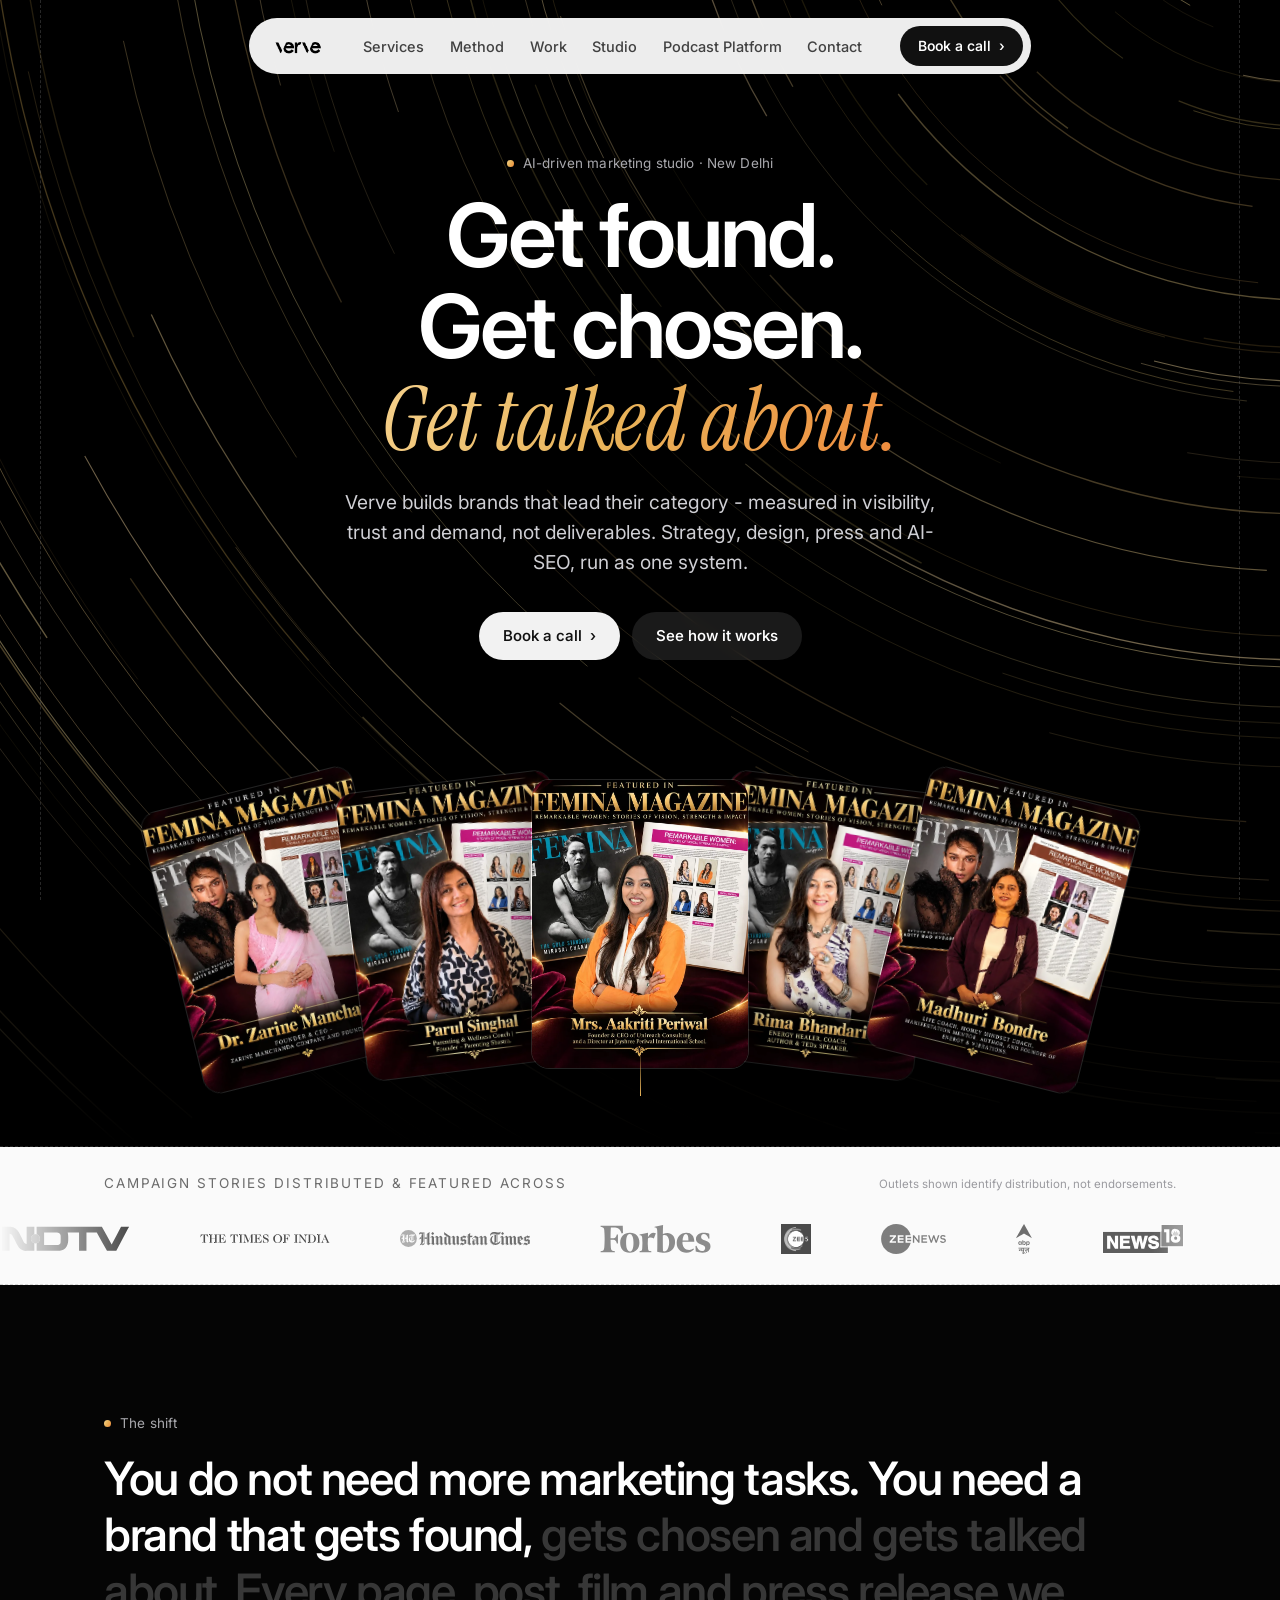
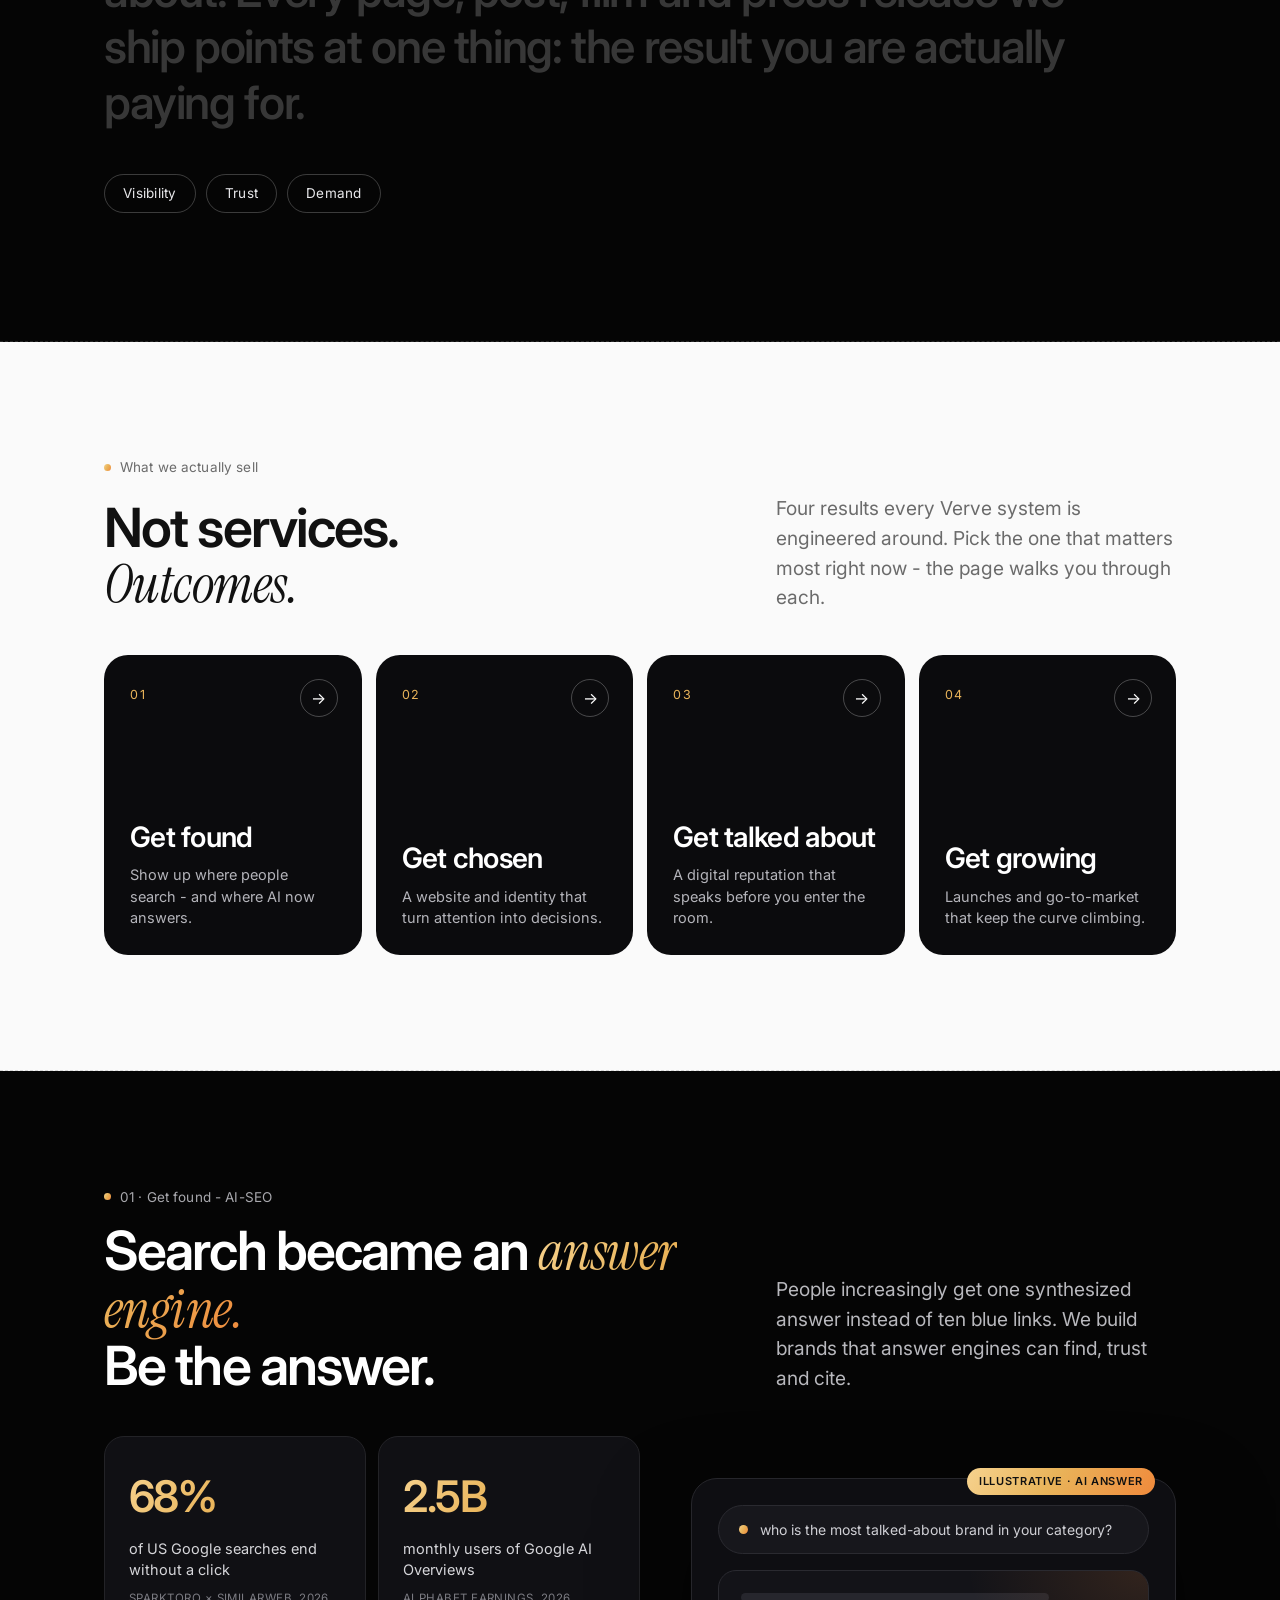
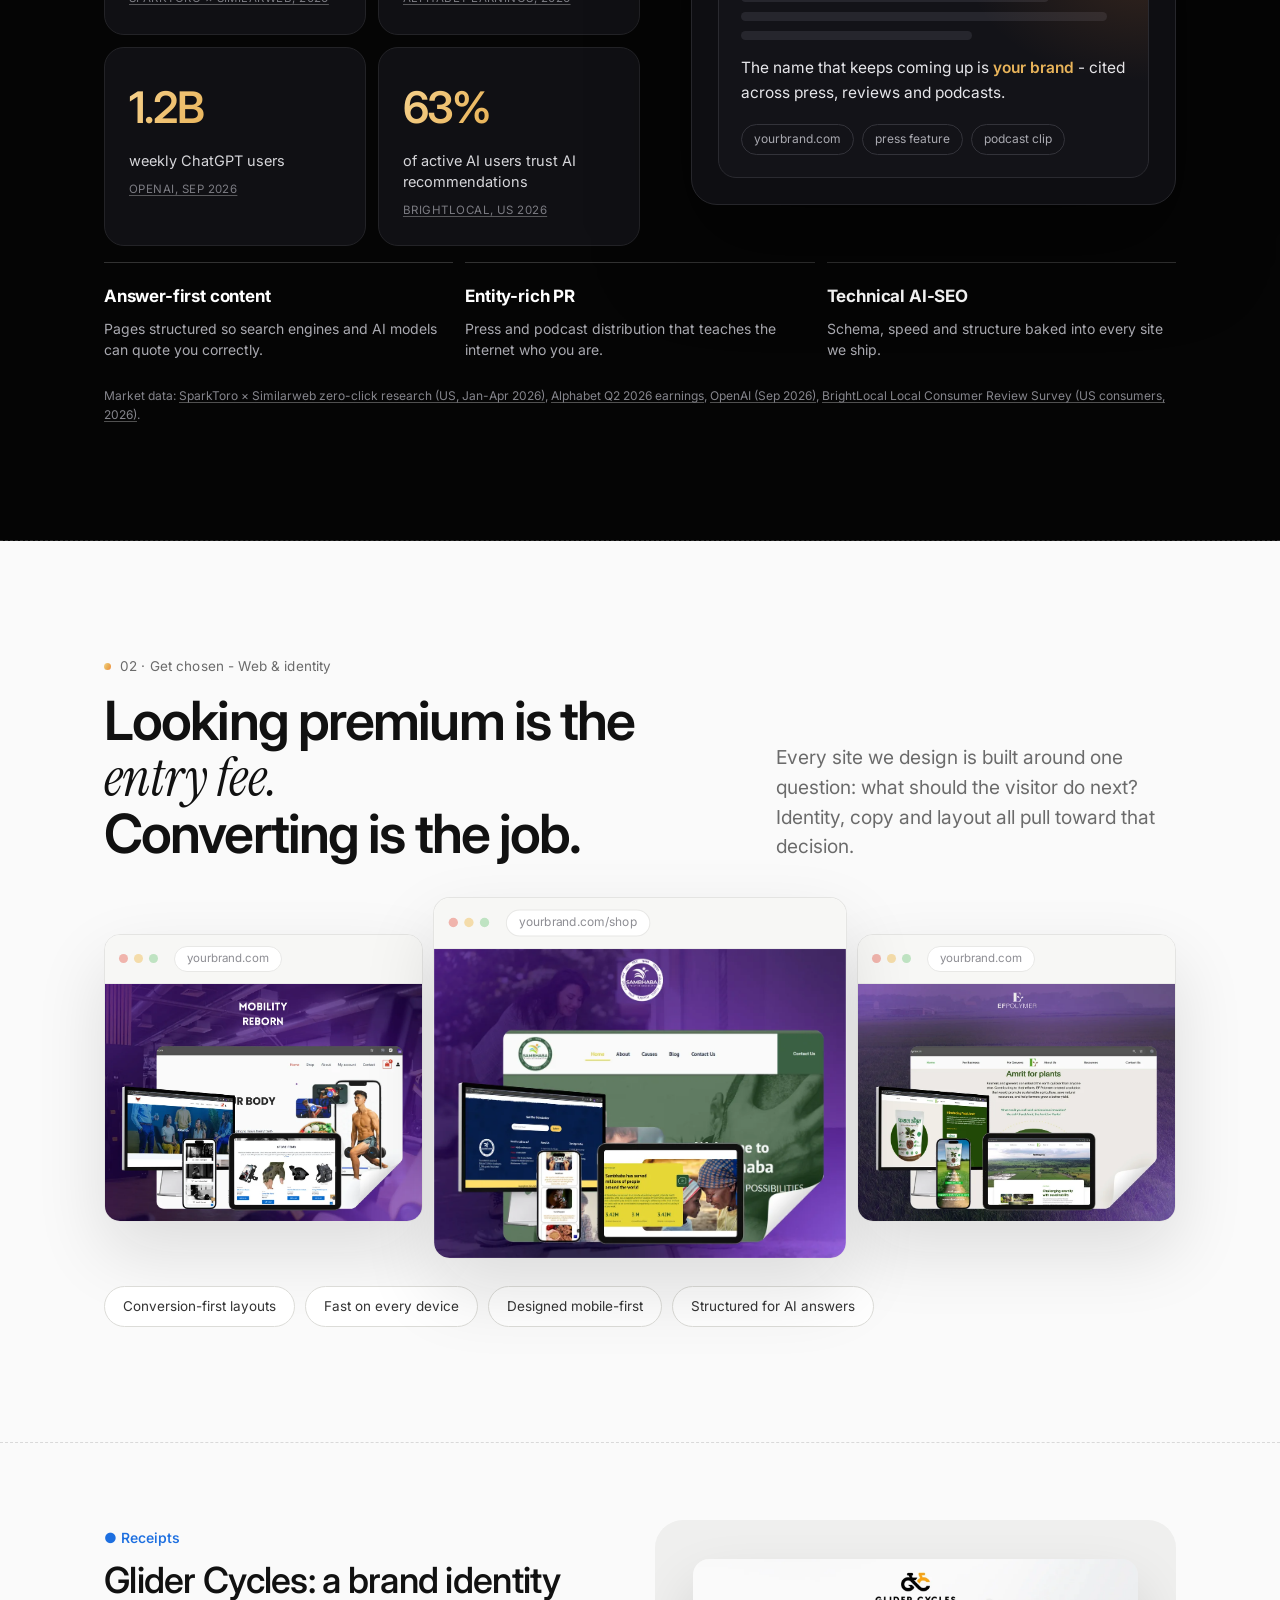
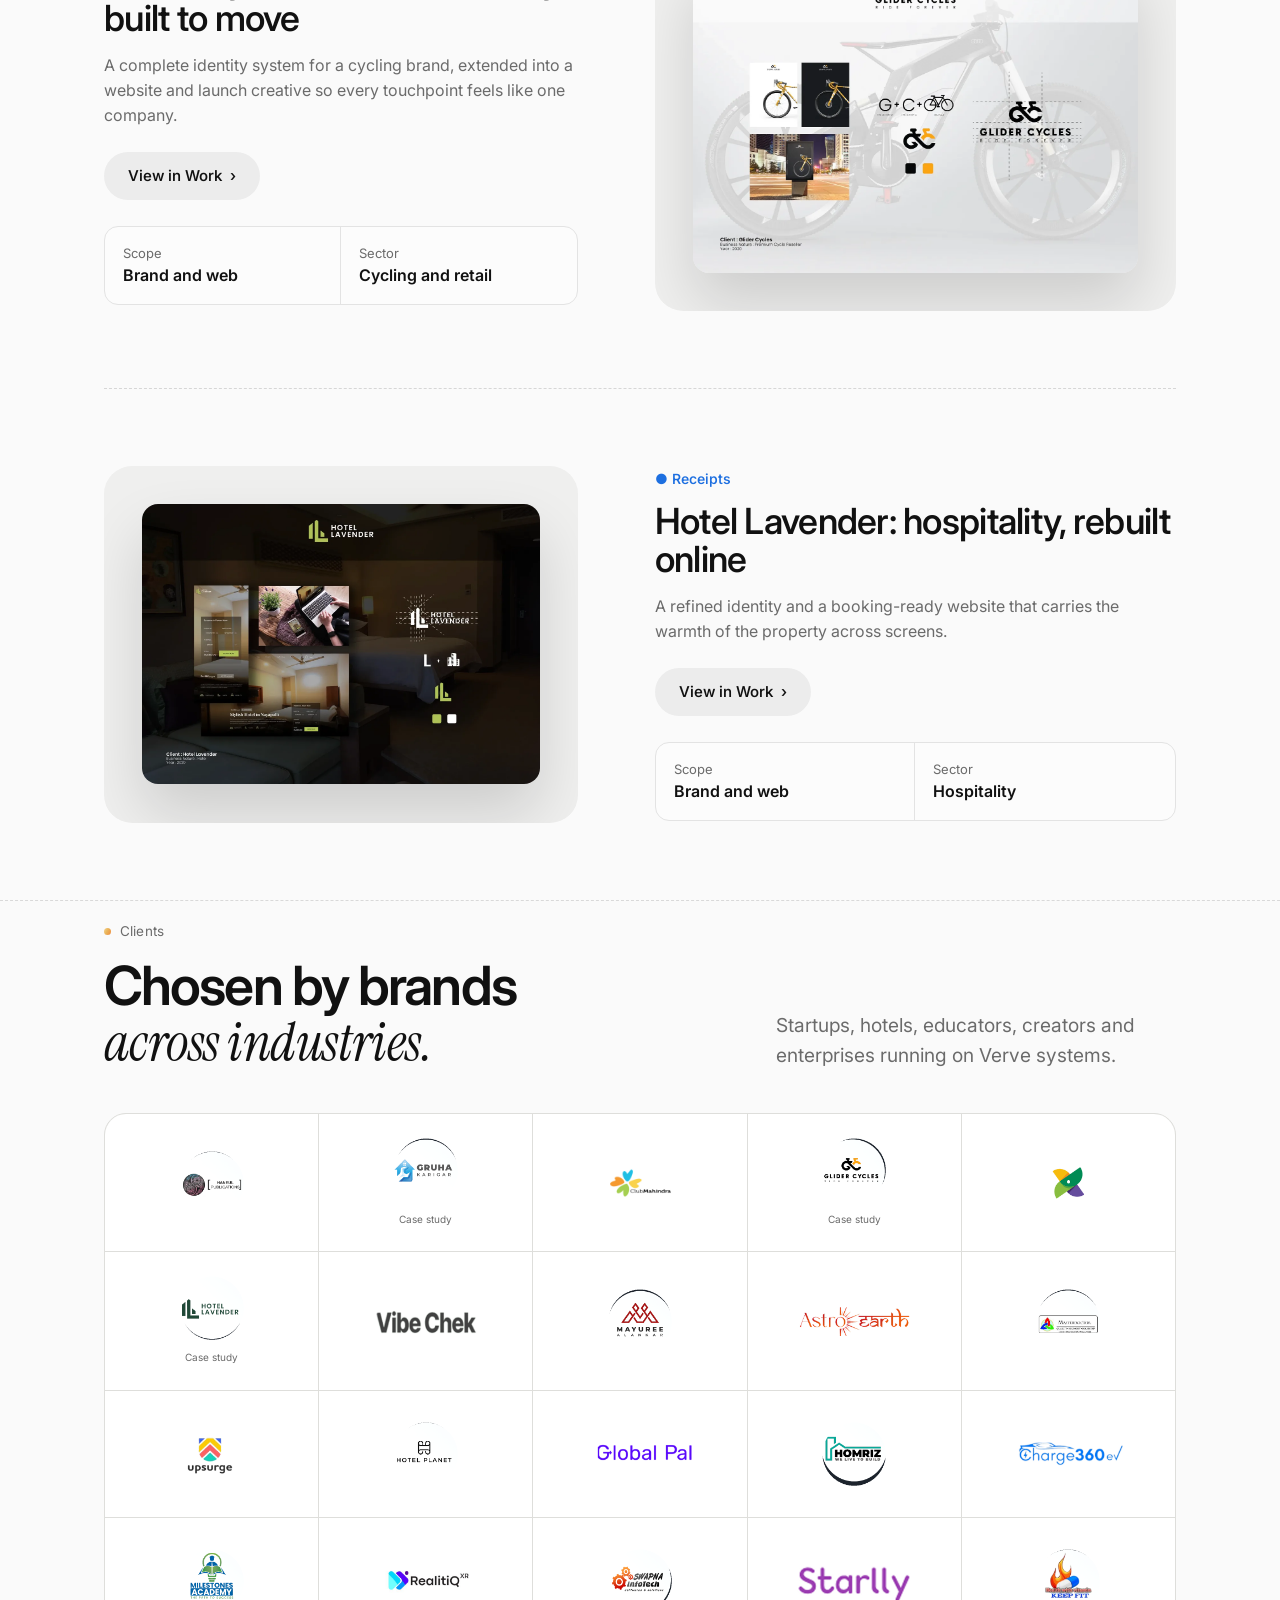
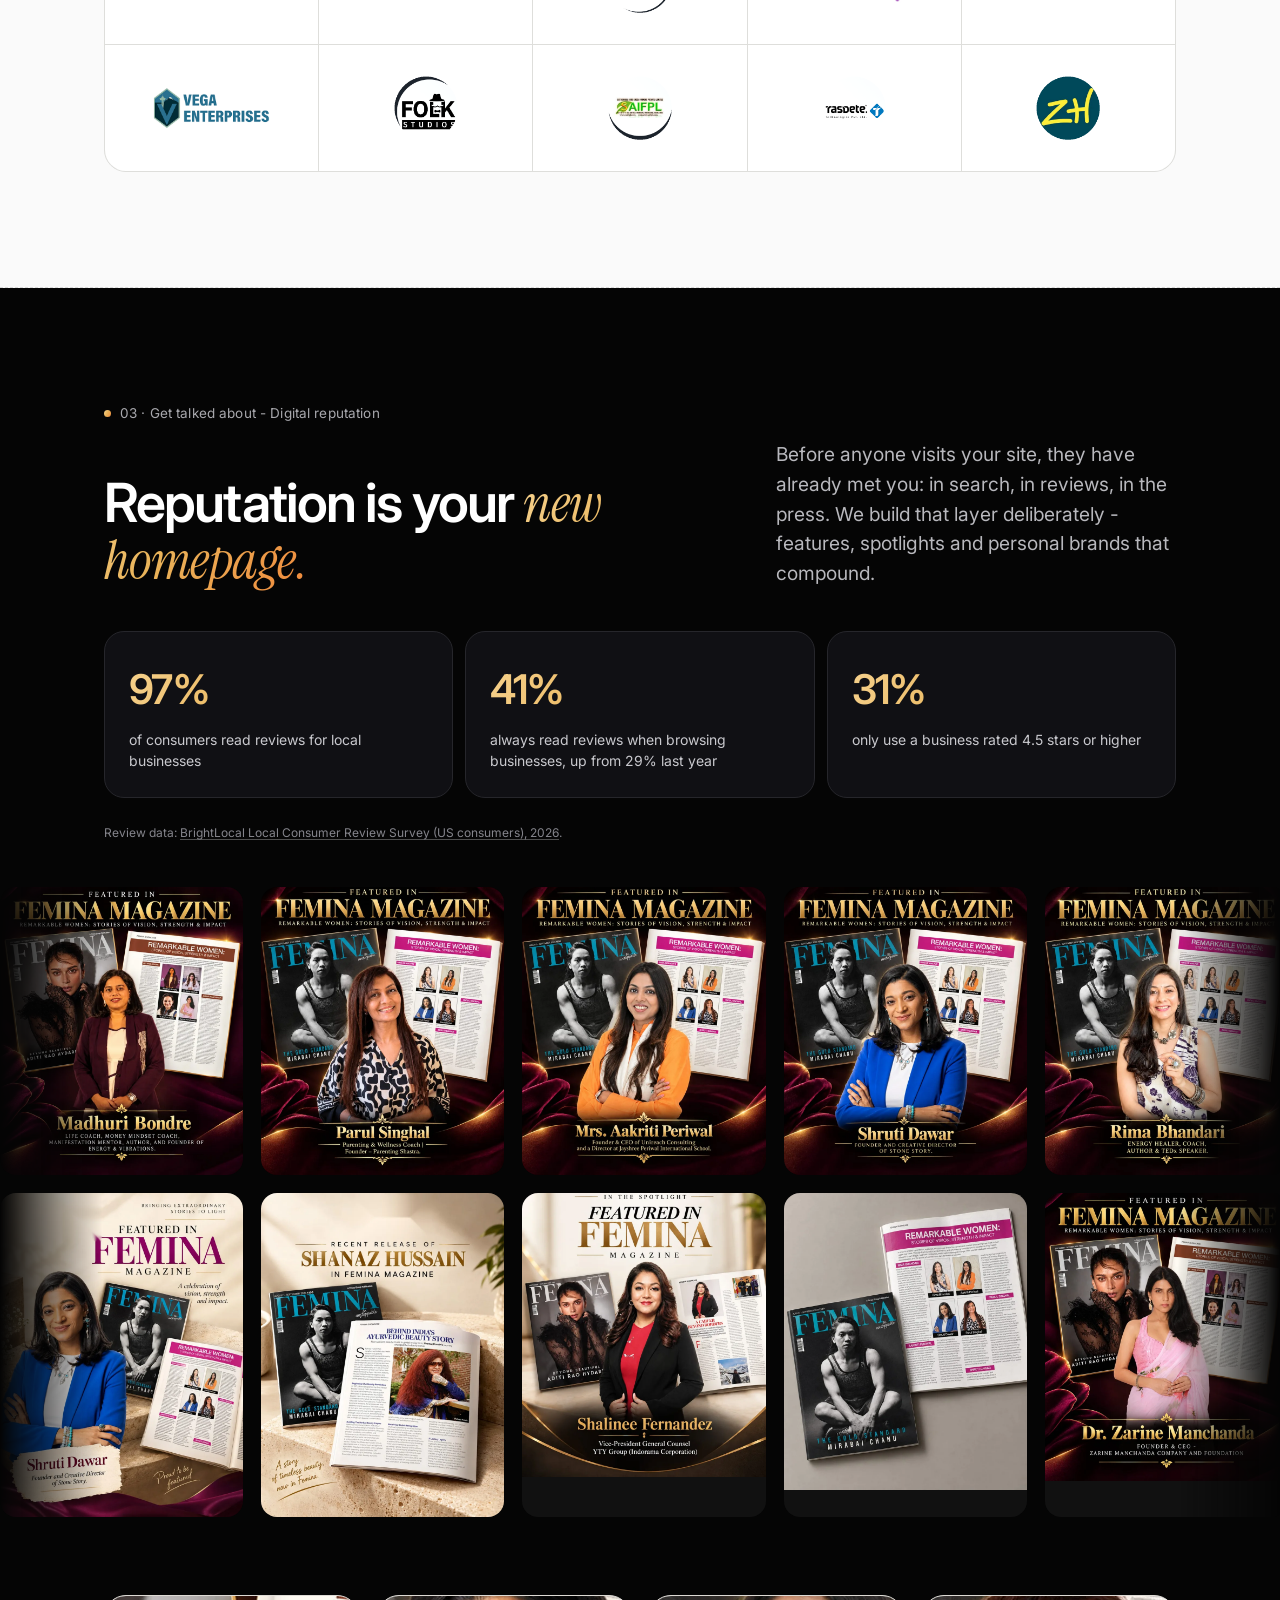
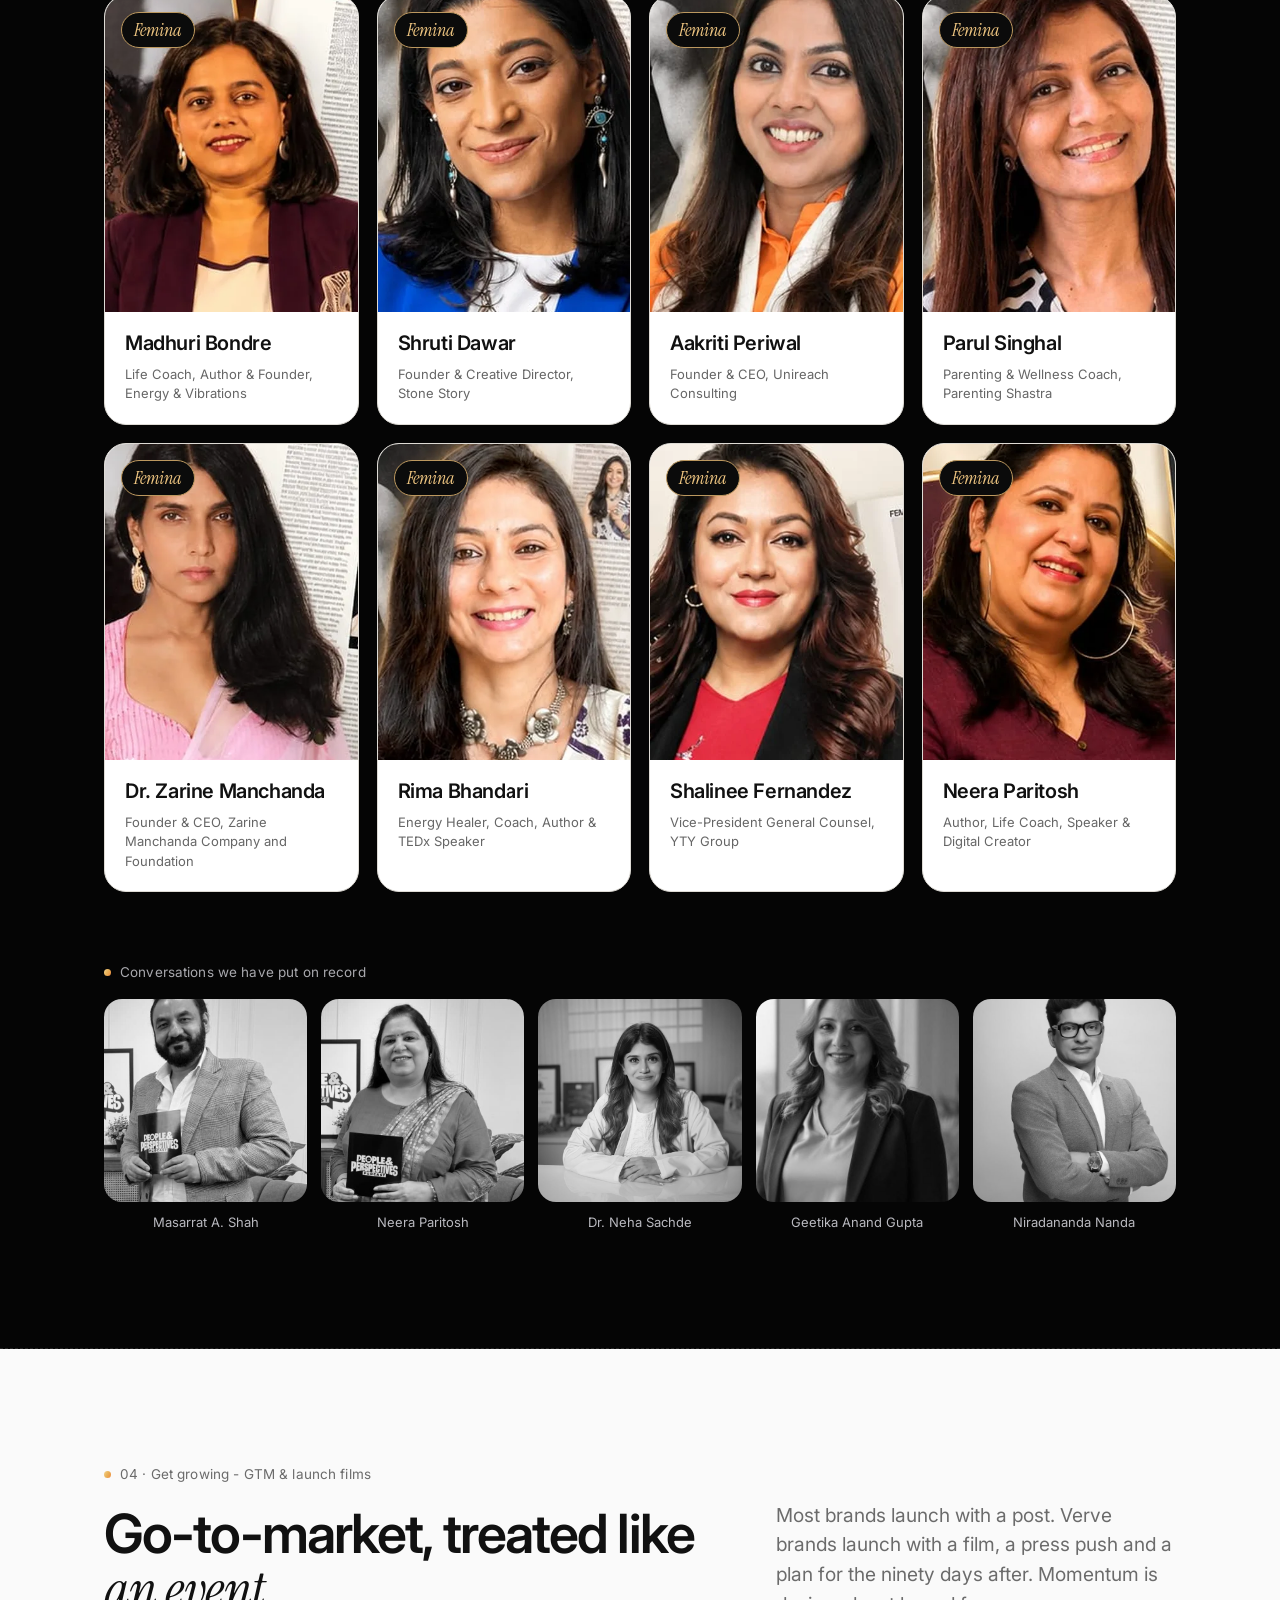
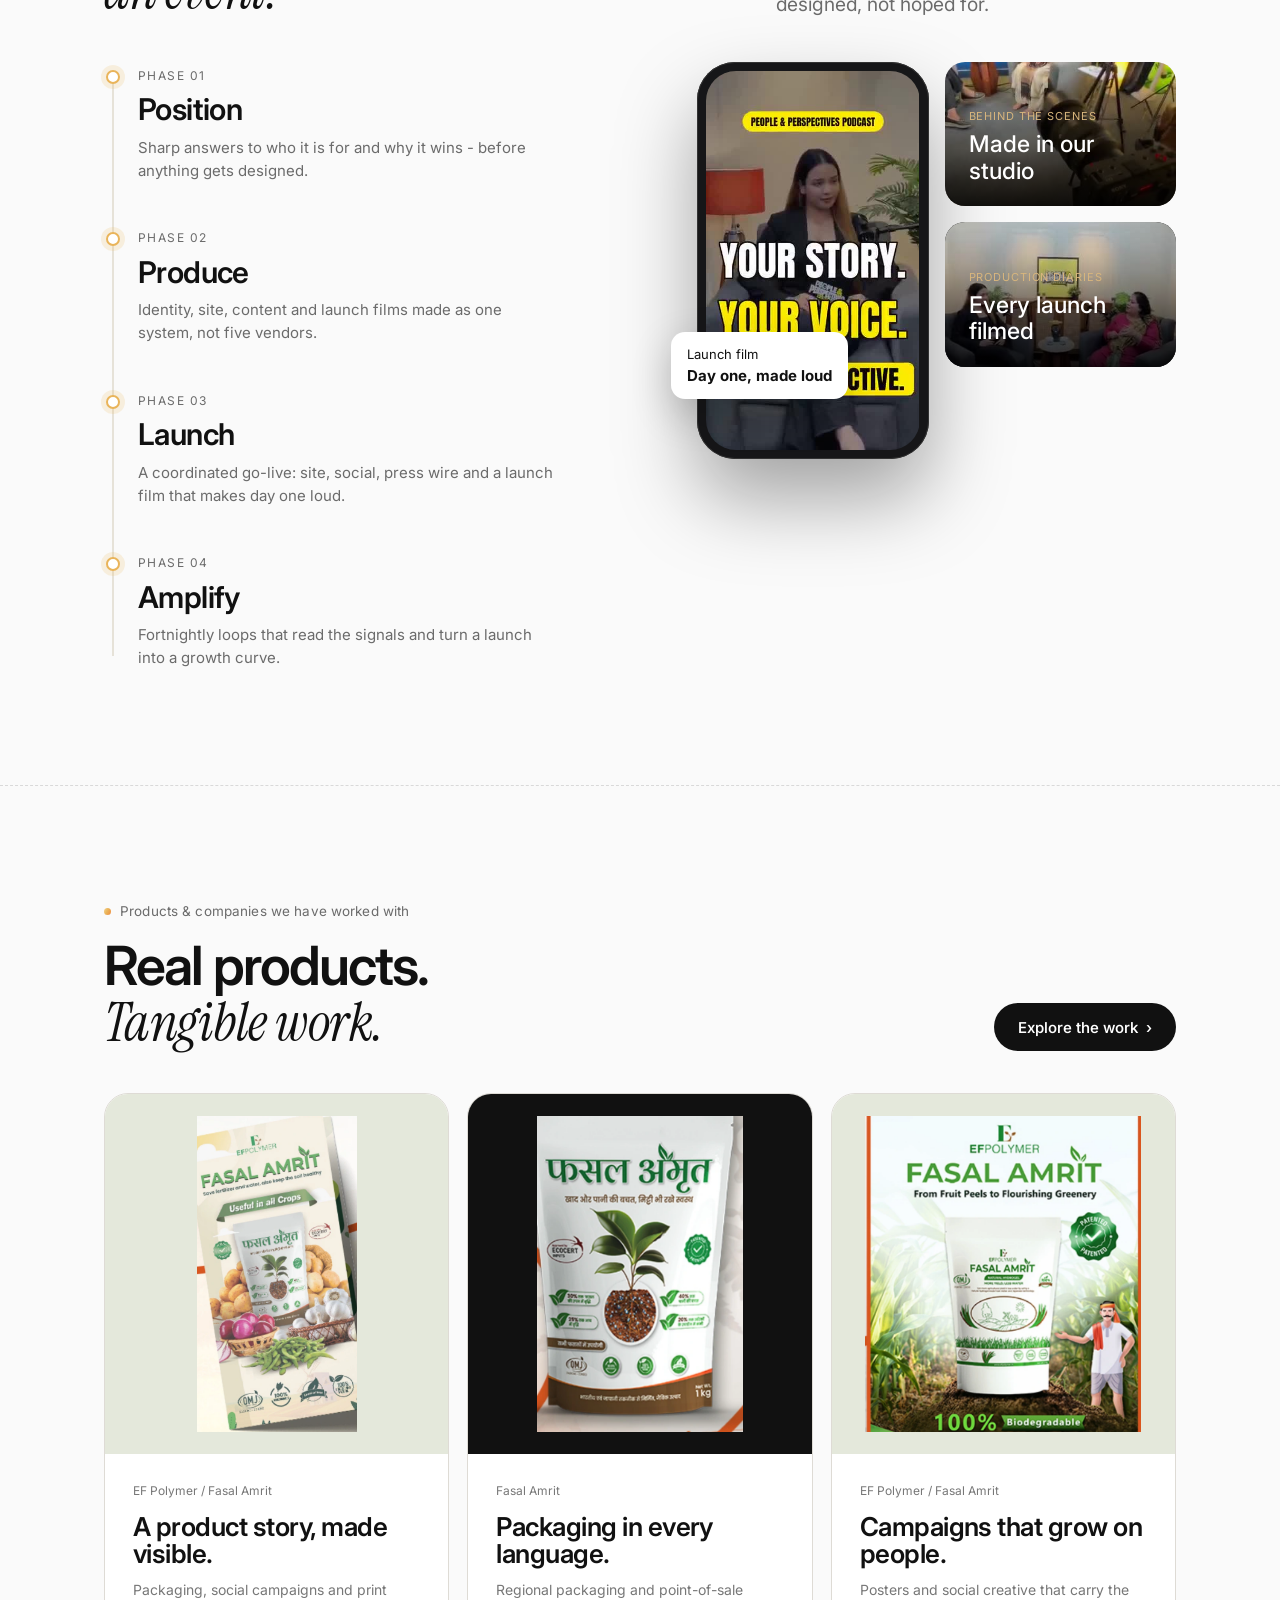
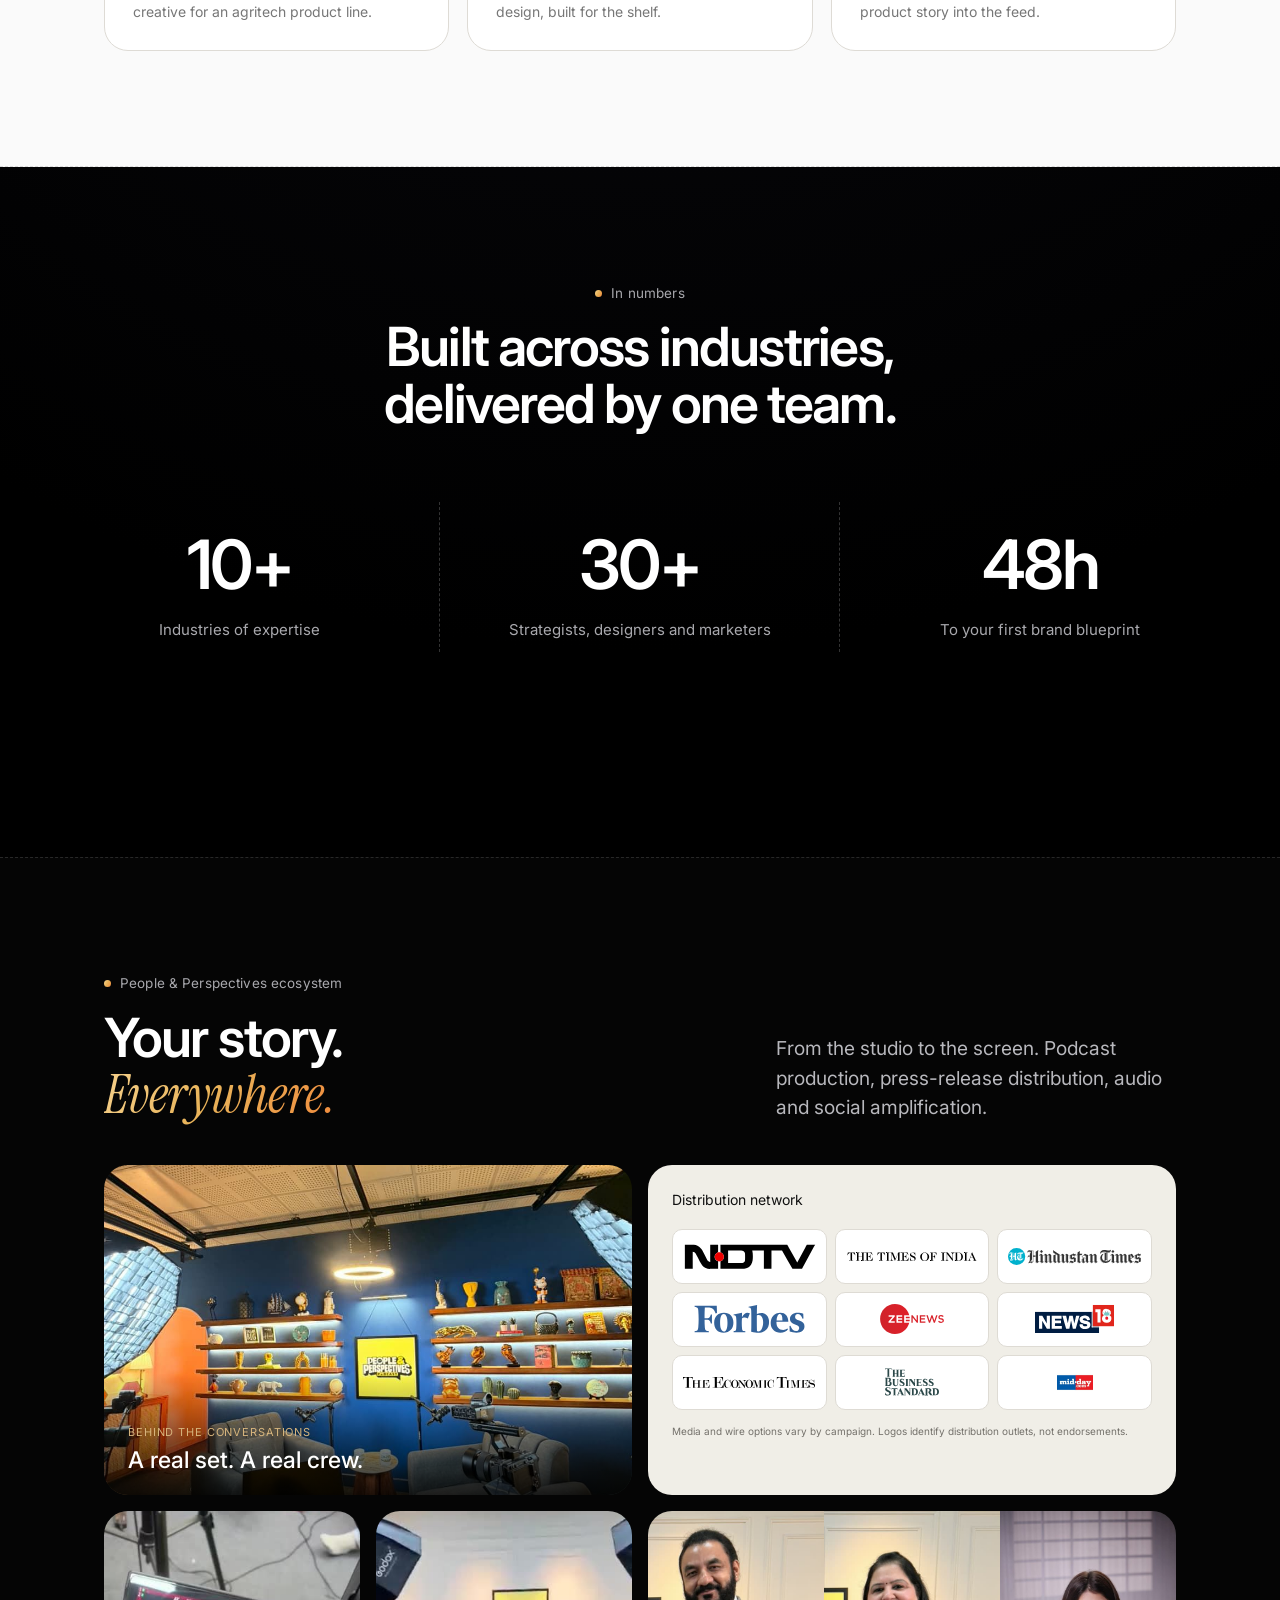
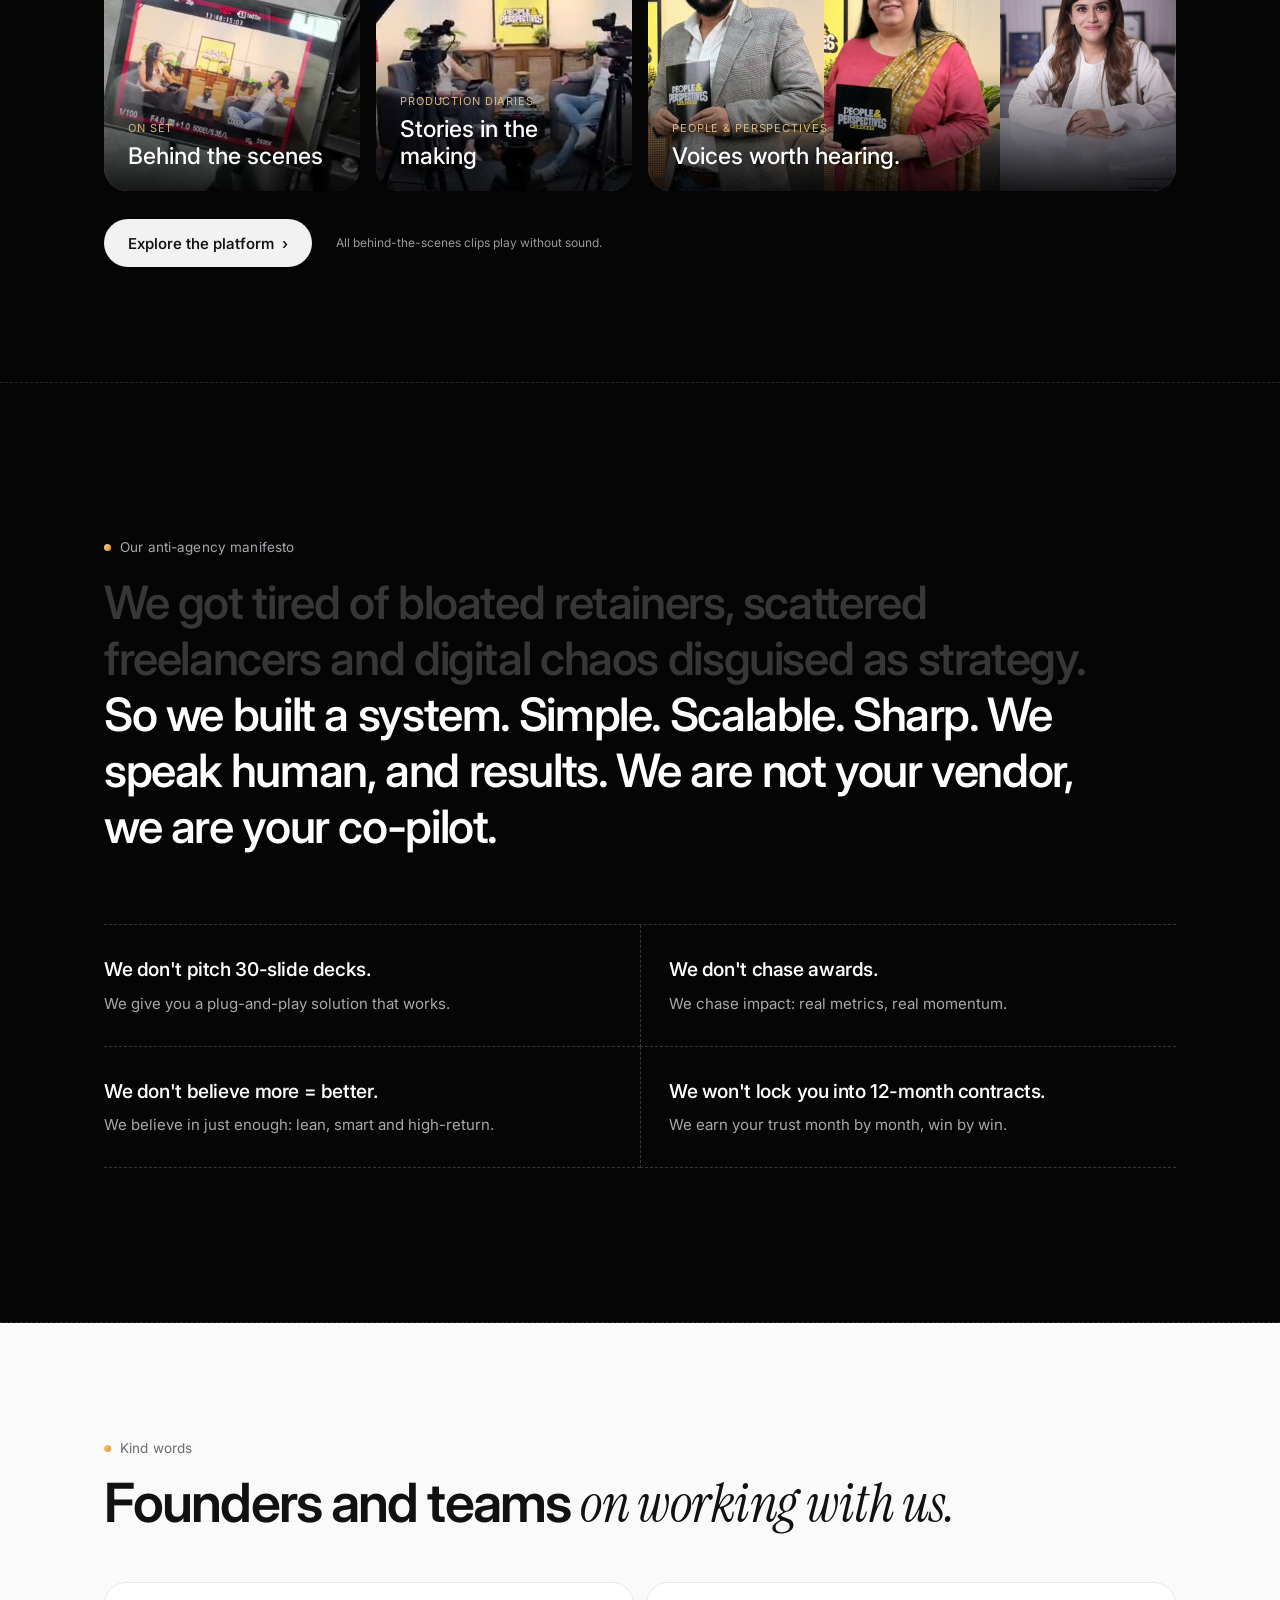
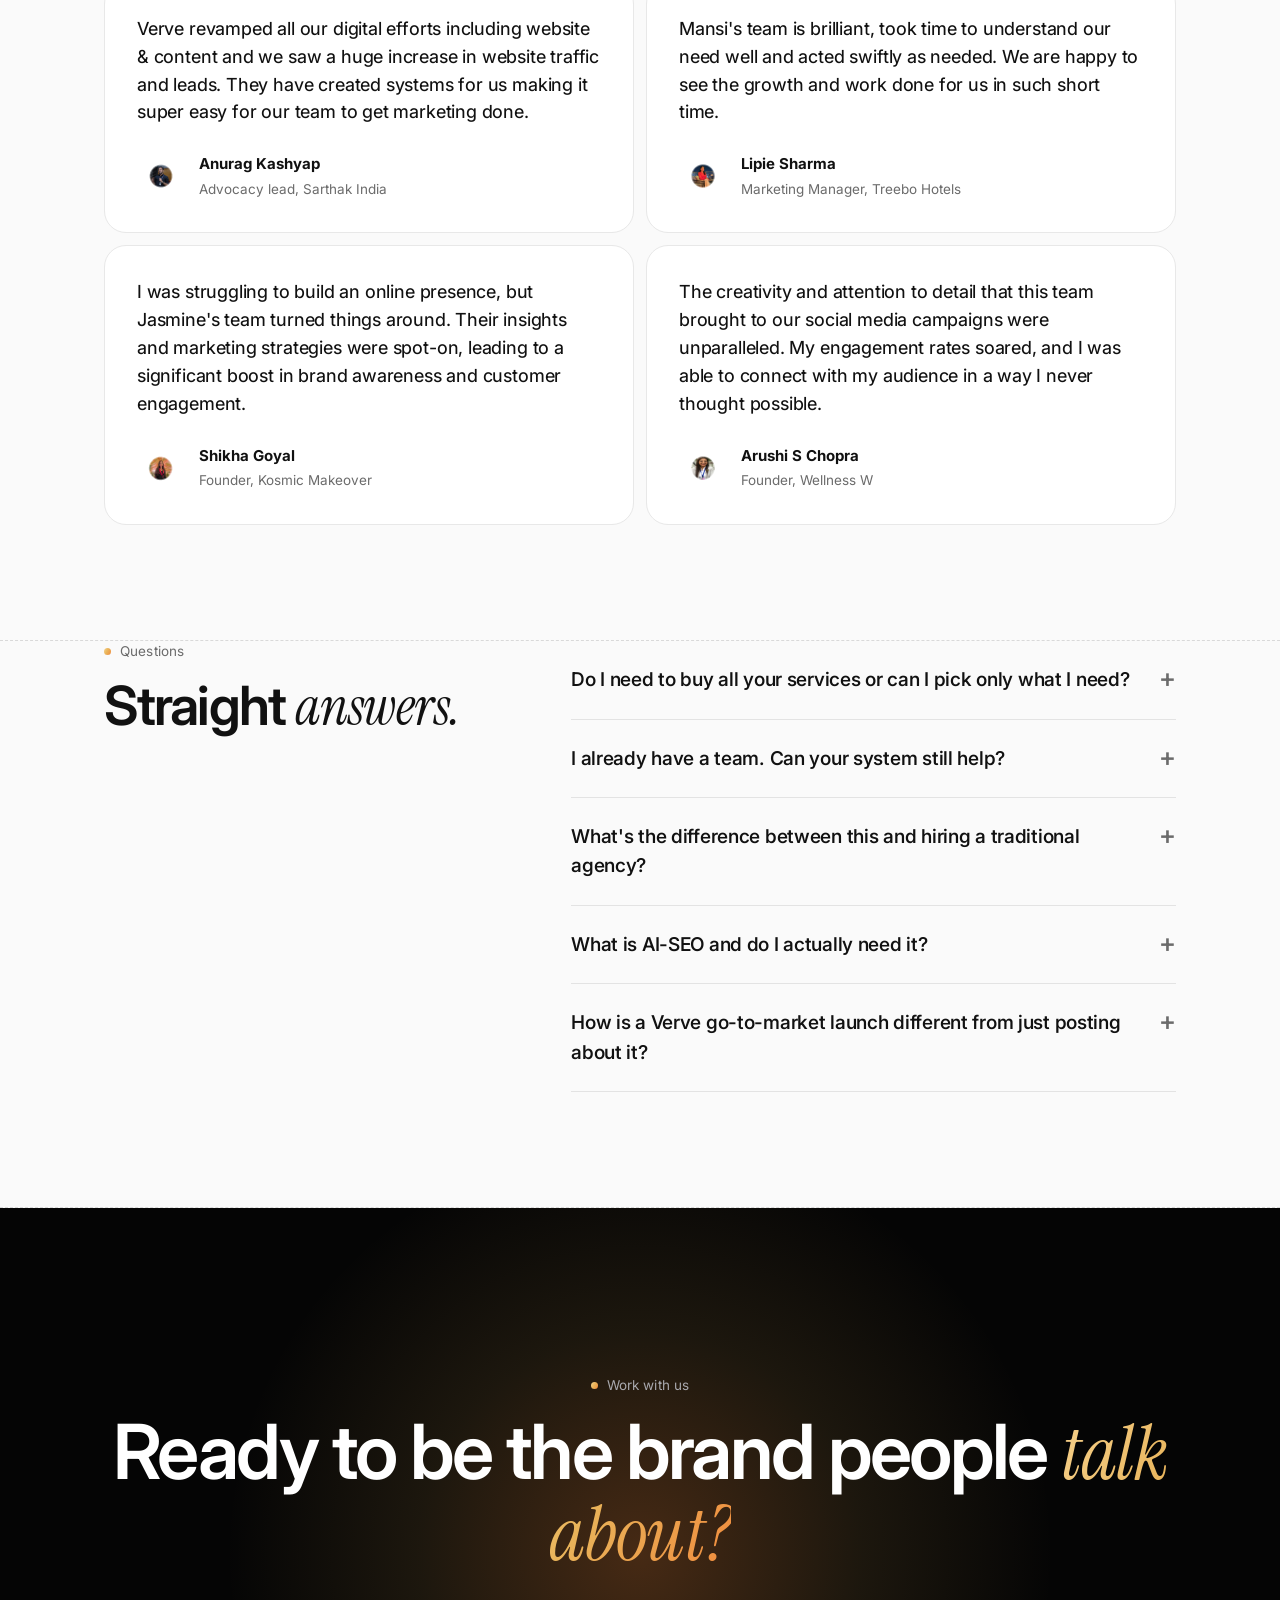
==== commit 805ff00f: "v11: add client logo wall to homepage (chosen-by proof after receipts), hover polish" ====
--- a/index.html
+++ b/index.html
@@ -1,4 +1,4 @@
-<!doctype html><html lang="en"><head><meta charset="utf-8"><meta name="viewport" content="width=device-width,initial-scale=1"><title>Verve | AI-driven marketing studio for brands that want outcomes</title><meta name="description" content="Verve is an AI-driven marketing studio. We build brands that get found, get chosen and get talked about - websites, content, press, launches and AI-SEO run as one system."><meta property="og:title" content="Verve | AI-driven marketing studio for brands that want outcomes"><meta property="og:description" content="Verve is an AI-driven marketing studio. We build brands that get found, get chosen and get talked about - websites, content, press, launches and AI-SEO run as one system."><meta property="og:image" content="/assets/v/work5.webp"><meta name="theme-color" content="#050505"><link rel="icon" href="/assets/v/favicon.png"><link rel="preconnect" href="https://fonts.googleapis.com"><link rel="preconnect" href="https://fonts.gstatic.com" crossorigin><link href="https://fonts.googleapis.com/css2?family=Inter:wght@400;450;500;550;600;700&family=Instrument+Serif:ital@1&display=swap" rel="stylesheet"><link rel="stylesheet" href="/css/style.css?v=10"></head><body><div class="rails"></div>
+<!doctype html><html lang="en"><head><meta charset="utf-8"><meta name="viewport" content="width=device-width,initial-scale=1"><title>Verve | AI-driven marketing studio for brands that want outcomes</title><meta name="description" content="Verve is an AI-driven marketing studio. We build brands that get found, get chosen and get talked about - websites, content, press, launches and AI-SEO run as one system."><meta property="og:title" content="Verve | AI-driven marketing studio for brands that want outcomes"><meta property="og:description" content="Verve is an AI-driven marketing studio. We build brands that get found, get chosen and get talked about - websites, content, press, launches and AI-SEO run as one system."><meta property="og:image" content="/assets/v/work5.webp"><meta name="theme-color" content="#050505"><link rel="icon" href="/assets/v/favicon.png"><link rel="preconnect" href="https://fonts.googleapis.com"><link rel="preconnect" href="https://fonts.gstatic.com" crossorigin><link href="https://fonts.googleapis.com/css2?family=Inter:wght@400;450;500;550;600;700&family=Instrument+Serif:ital@1&display=swap" rel="stylesheet"><link rel="stylesheet" href="/css/style.css?v=11"></head><body><div class="rails"></div>
 <header class="nav"><div class="pill"><a href="/"><img class="logo" src="/assets/v/verve-logo.png" alt="Verve"></a><ul><li><a href="/services.html">Services</a></li><li><a href="/system.html">Method</a></li><li><a href="/work.html">Work</a></li><li><a href="/about.html">Studio</a></li><li><a href="/podcast.html">Podcast Platform</a></li><li><a href="/contact.html">Contact</a></li></ul><a class="btn k sm" href="/contact.html">Book a call <i>&rsaquo;</i></a><button class="burger" aria-label="Menu">&#9776;</button></div></header><main><section class="hero dark"><canvas id="streaks"></canvas><div class="wrap in"><div class="kick hkick rv">AI-driven marketing studio &middot; New Delhi</div><h1 class="rv">Get found.<br>Get chosen.<br><span class="ser gold">Get talked about.</span></h1><p class="lead rv" data-d="90">Verve builds brands that lead their category - measured in visibility, trust and demand, not deliverables. Strategy, design, press and AI-SEO, run as one system.</p><div class="cta rv" data-d="160"><a class="btn w" href="/contact.html">Book a call <i>&rsaquo;</i></a><a class="btn g" href="#get-found">See how it works</a></div></div><div class="fan" id="fan"><figure style="--k:-2"><img src="/assets/po/zarine.webp" alt="Press feature graphic"></figure><figure style="--k:-1"><img src="/assets/po/parul.webp" alt="Press feature graphic"></figure><figure style="--k:0"><img src="/assets/po/aakriti.webp" alt="Press feature graphic"></figure><figure style="--k:1"><img src="/assets/po/rima.webp" alt="Press feature graphic"></figure><figure style="--k:2"><img src="/assets/po/madhuri.webp" alt="Press feature graphic"></figure></div><div class="scue" aria-hidden="true"><span></span></div></section>
 <section class="pstrip" aria-label="Distribution and feature outlets"><div class="wrap pcap"><span>Campaign stories distributed &amp; featured across</span><span class="pcap-note">Outlets shown identify distribution, not endorsements.</span></div></section><div class="strip"><div class="marq"><div class="t"><img src="/assets/pp/logos/n_ndtv.svg" alt="NDTV" loading="lazy"><img src="/assets/pp/logos/n_toi.svg" alt="Times of India" loading="lazy"><img src="/assets/pp/logos/n_ht.svg" alt="Hindustan Times" loading="lazy"><img src="/assets/pp/logos/new_forbes_logo.svg" alt="Forbes" loading="lazy"><img src="/assets/pp/logos/new_zee5-official-logo.jpeg" alt="Zee5" loading="lazy"><img src="/assets/pp/logos/n_zeenews.svg" alt="Zee News" loading="lazy"><img src="/assets/pp/logos/new_abp_news_logo.svg" alt="ABP News" loading="lazy"><img src="/assets/pp/logos/n_news18.svg" alt="News18" loading="lazy"><img src="/assets/pp/logos/new_ani-logo.png" alt="ANI" loading="lazy"><img src="/assets/pp/logos/n_et.svg" alt="Economic Times" loading="lazy"><img src="/assets/pp/logos/n_bs.svg" alt="Business Standard" loading="lazy"><img src="/assets/pp/logos/new_mint_newspaper_logo.svg" alt="Mint" loading="lazy"><img src="/assets/pp/logos/new_deccan_chronicle_logo.png" alt="Deccan Chronicle" loading="lazy"><img src="/assets/pp/logos/n_ndtv.svg" alt="NDTV" loading="lazy"><img src="/assets/pp/logos/n_toi.svg" alt="Times of India" loading="lazy"><img src="/assets/pp/logos/n_ht.svg" alt="Hindustan Times" loading="lazy"><img src="/assets/pp/logos/new_forbes_logo.svg" alt="Forbes" loading="lazy"><img src="/assets/pp/logos/new_zee5-official-logo.jpeg" alt="Zee5" loading="lazy"><img src="/assets/pp/logos/n_zeenews.svg" alt="Zee News" loading="lazy"><img src="/assets/pp/logos/new_abp_news_logo.svg" alt="ABP News" loading="lazy"><img src="/assets/pp/logos/n_news18.svg" alt="News18" loading="lazy"><img src="/assets/pp/logos/new_ani-logo.png" alt="ANI" loading="lazy"><img src="/assets/pp/logos/n_et.svg" alt="Economic Times" loading="lazy"><img src="/assets/pp/logos/n_bs.svg" alt="Business Standard" loading="lazy"><img src="/assets/pp/logos/new_mint_newspaper_logo.svg" alt="Mint" loading="lazy"><img src="/assets/pp/logos/new_deccan_chronicle_logo.png" alt="Deccan Chronicle" loading="lazy"></div></div></div>
 <section class="story dark shift"><div class="wrap"><div class="kick">The shift</div><p class="big">You do not need more marketing tasks. You need a brand that gets found, gets chosen and gets talked about. Every page, post, film and press release we ship points at one thing: the result you are actually paying for.</p><div class="shift-meta rv"><span>Visibility</span><span>Trust</span><span>Demand</span></div></div></section>
@@ -7,6 +7,7 @@
 <section class="pad chosen" id="get-chosen"><div class="wrap"><div class="kick">02 &middot; Get chosen - Web &amp; identity</div><div class="section-top"><h2 class="rv">Looking premium is the <span class="ser">entry fee.</span><br>Converting is the job.</h2><p class="lead rv">Every site we design is built around one question: what should the visitor do next? Identity, copy and layout all pull toward that decision.</p></div><div class="bmocks"><figure class="bmock rv"><div class="bbar"><i></i><i></i><i></i><span>yourbrand.com</span></div><img src="/assets/v/work1.webp" alt="Website designed by Verve - homepage" loading="lazy"></figure><figure class="bmock rv"><div class="bbar"><i></i><i></i><i></i><span>yourbrand.com/shop</span></div><img src="/assets/v/work2.webp" alt="Website designed by Verve - product page" loading="lazy"></figure><figure class="bmock rv"><div class="bbar"><i></i><i></i><i></i><span>yourbrand.com</span></div><img src="/assets/v/work3.webp" alt="Website designed by Verve - mobile view" loading="lazy"></figure></div><div class="chips rv"><span>Conversion-first layouts</span><span>Fast on every device</span><span>Designed mobile-first</span><span>Structured for AI answers</span></div></div></section>
 <section><div class="wrap"><div class="case"><div class="txt rv"><div class="badge">&#9679; Receipts</div><h3>Glider Cycles: a brand identity built to move</h3><p>A complete identity system for a cycling brand, extended into a website and launch creative so every touchpoint feels like one company.</p><a class="btn l" href="/work.html">View in Work <i>&rsaquo;</i></a><div class="tbl"><div><small>Scope</small><b>Brand and web</b></div><div><small>Sector</small><b>Cycling and retail</b></div></div></div><div class="stage rv"><img src="/assets/v/bi-glider.webp" alt="Glider Cycles brand identity" loading="lazy"></div></div>
 <div class="case flip sep"><div class="txt rv"><div class="badge">&#9679; Receipts</div><h3>Hotel Lavender: hospitality, rebuilt online</h3><p>A refined identity and a booking-ready website that carries the warmth of the property across screens.</p><a class="btn l" href="/work.html">View in Work <i>&rsaquo;</i></a><div class="tbl"><div><small>Scope</small><b>Brand and web</b></div><div><small>Sector</small><b>Hospitality</b></div></div></div><div class="stage rv"><img src="/assets/v/bi-lavender.webp" alt="Hotel Lavender brand identity" loading="lazy"></div></div></div></section>
+<section class="pad clientwall"><div class="wrap"><div class="kick">Clients</div><div class="section-top"><h2 class="rv">Chosen by brands<br><span class="ser">across industries.</span></h2><p class="lead rv">Startups, hotels, educators, creators and enterprises running on Verve systems.</p></div><div class="lg"><div class="rv" data-d="0"><img class="" src="/assets/v/cl-haneul.png" alt="Haneul Publications" loading="lazy"></div><div class="rv" data-d="60"><img class="" src="/assets/v/cl-gruha.png" alt="Gruha Karigar" loading="lazy"><small>Case study</small></div><div class="rv" data-d="120"><img class="rc" src="/assets/v/logo-clubmahindra.png" alt="Club Mahindra" loading="lazy"></div><div class="rv" data-d="180"><img class="" src="/assets/v/cl-glider.png" alt="Glider Cycles" loading="lazy"><small>Case study</small></div><div class="rv" data-d="240"><img class="rc" src="/assets/v/logo-treebo.png" alt="Treebo" loading="lazy"></div><div class="rv" data-d="0"><img class="" src="/assets/v/cl-hotellavender.png" alt="Hotel Lavender" loading="lazy"><small>Case study</small></div><div class="rv" data-d="60"><img class="rc" src="/assets/v/logo-vibechek.png" alt="Vibe Chek" loading="lazy"></div><div class="rv" data-d="120"><img class="" src="/assets/v/cl-mayuree.png" alt="Mayuree Alankar" loading="lazy"></div><div class="rv" data-d="180"><img class="rc" src="/assets/v/logo-astroearth.png" alt="Astro Earth" loading="lazy"></div><div class="rv" data-d="240"><img class="" src="/assets/v/cl-masterdoctor.png" alt="Masterdoctor" loading="lazy"></div><div class="rv" data-d="0"><img class="rc" src="/assets/v/logo-upsurge.png" alt="Upsurge" loading="lazy"></div><div class="rv" data-d="60"><img class="" src="/assets/v/cl-hotelplanet.png" alt="Hotel Planet" loading="lazy"></div><div class="rv" data-d="120"><img class="rc" src="/assets/v/logo-globalpal.png" alt="Global Pal" loading="lazy"></div><div class="rv" data-d="180"><img class="" src="/assets/v/cl-homriz.png" alt="Homriz" loading="lazy"></div><div class="rv" data-d="240"><img class="rc" src="/assets/v/logo-charge360.png" alt="Charge360 EV" loading="lazy"></div><div class="rv" data-d="0"><img class="" src="/assets/v/cl-milestones.png" alt="Milestones Academy" loading="lazy"></div><div class="rv" data-d="60"><img class="rc" src="/assets/v/logo-realitiq.png" alt="RealitiQ XR" loading="lazy"></div><div class="rv" data-d="120"><img class="" src="/assets/v/cl-swapna.png" alt="Swapna Infotech" loading="lazy"></div><div class="rv" data-d="180"><img class="rc" src="/assets/v/logo-starlly.png" alt="Starlly" loading="lazy"></div><div class="rv" data-d="240"><img class="" src="/assets/v/cl-keepfit.png" alt="Keep Fit" loading="lazy"></div><div class="rv" data-d="0"><img class="rc" src="/assets/v/logo-vega.png" alt="Vega Enterprises" loading="lazy"></div><div class="rv" data-d="60"><img class="" src="/assets/v/cl-folk.png" alt="Folk Studios" loading="lazy"></div><div class="rv" data-d="120"><img class="" src="/assets/v/cl-saifpl.png" alt="SAIFPL" loading="lazy"></div><div class="rv" data-d="180"><img class="" src="/assets/v/cl-tasdete.png" alt="Tasdete" loading="lazy"></div><div class="rv" data-d="240"><img class="" src="/assets/v/cl-zaruri.png" alt="Zaruri Hai" loading="lazy"></div></div></div></section>
 <section class="pad dark reputation" id="get-talked-about"><div class="wrap"><div class="kick">03 &middot; Get talked about - Digital reputation</div><div class="section-top"><h2 class="rv">Reputation is your <span class="ser gold">new homepage.</span></h2><p class="lead rv">Before anyone visits your site, they have already met you: in search, in reviews, in the press. We build that layer deliberately - features, spotlights and personal brands that compound.</p></div><div class="repstats"><div class="repstat rv" data-d="0"><b>97%</b><span>of consumers read reviews for local businesses</span></div><div class="repstat rv" data-d="60"><b>41%</b><span>always read reviews when browsing businesses, up from 29% last year</span></div><div class="repstat rv" data-d="120"><b>31%</b><span>only use a business rated 4.5 stars or higher</span></div></div><p class="srcnote rv">Review data: <a href="https://www.brightlocal.com/Research/Local-Consumer-Review-Survey/" target="_blank" rel="noopener">BrightLocal Local Consumer Review Survey (US consumers), 2026</a>.</p></div><div class="rep-marq"><div class="wmask"><div class="row "><figure><img src="/assets/po/madhuri.webp" alt="Press feature graphic" loading="lazy"></figure><figure><img src="/assets/po/parul.webp" alt="Press feature graphic" loading="lazy"></figure><figure><img src="/assets/po/aakriti.webp" alt="Press feature graphic" loading="lazy"></figure><figure><img src="/assets/po/shruti1.webp" alt="Press feature graphic" loading="lazy"></figure><figure><img src="/assets/po/rima.webp" alt="Press feature graphic" loading="lazy"></figure><figure><img src="/assets/po/zarine.webp" alt="Press feature graphic" loading="lazy"></figure><figure><img src="/assets/po/shalinee.webp" alt="Press feature graphic" loading="lazy"></figure><figure><img src="/assets/po/madhuri.webp" alt="Press feature graphic" loading="lazy"></figure><figure><img src="/assets/po/parul.webp" alt="Press feature graphic" loading="lazy"></figure><figure><img src="/assets/po/aakriti.webp" alt="Press feature graphic" loading="lazy"></figure><figure><img src="/assets/po/shruti1.webp" alt="Press feature graphic" loading="lazy"></figure><figure><img src="/assets/po/rima.webp" alt="Press feature graphic" loading="lazy"></figure><figure><img src="/assets/po/zarine.webp" alt="Press feature graphic" loading="lazy"></figure><figure><img src="/assets/po/shalinee.webp" alt="Press feature graphic" loading="lazy"></figure></div></div><div class="wmask"><div class="row r2"><figure><img src="/assets/po/shruti2.webp" alt="Press feature graphic" loading="lazy"></figure><figure><img src="/assets/po/shanaz.webp" alt="Press feature graphic" loading="lazy"></figure><figure><img src="/assets/po/shalinee.webp" alt="Press feature graphic" loading="lazy"></figure><figure><img src="/assets/po/femina.webp" alt="Press feature graphic" loading="lazy"></figure><figure><img src="/assets/po/zarine.webp" alt="Press feature graphic" loading="lazy"></figure><figure><img src="/assets/po/rima.webp" alt="Press feature graphic" loading="lazy"></figure><figure><img src="/assets/po/shruti1.webp" alt="Press feature graphic" loading="lazy"></figure><figure><img src="/assets/po/shruti2.webp" alt="Press feature graphic" loading="lazy"></figure><figure><img src="/assets/po/shanaz.webp" alt="Press feature graphic" loading="lazy"></figure><figure><img src="/assets/po/shalinee.webp" alt="Press feature graphic" loading="lazy"></figure><figure><img src="/assets/po/femina.webp" alt="Press feature graphic" loading="lazy"></figure><figure><img src="/assets/po/zarine.webp" alt="Press feature graphic" loading="lazy"></figure><figure><img src="/assets/po/rima.webp" alt="Press feature graphic" loading="lazy"></figure><figure><img src="/assets/po/shruti1.webp" alt="Press feature graphic" loading="lazy"></figure></div></div></div><div class="wrap"><div class="people-grid rep-people"><article class="person rv" data-d="0"><div class="portrait"><img src="/assets/pp/clients/madhuri.webp" alt="Madhuri Bondre" loading="lazy"><span class="media-tag">Femina</span></div><div class="person-info"><h3>Madhuri Bondre</h3><p>Life Coach, Author &amp; Founder, Energy &amp; Vibrations</p></div></article><article class="person rv" data-d="60"><div class="portrait"><img src="/assets/pp/clients/shruti.webp" alt="Shruti Dawar" loading="lazy"><span class="media-tag">Femina</span></div><div class="person-info"><h3>Shruti Dawar</h3><p>Founder &amp; Creative Director, Stone Story</p></div></article><article class="person rv" data-d="120"><div class="portrait"><img src="/assets/pp/clients/aakriti.webp" alt="Aakriti Periwal" loading="lazy"><span class="media-tag">Femina</span></div><div class="person-info"><h3>Aakriti Periwal</h3><p>Founder &amp; CEO, Unireach Consulting</p></div></article><article class="person rv" data-d="180"><div class="portrait"><img src="/assets/pp/clients/parul.webp" alt="Parul Singhal" loading="lazy"><span class="media-tag">Femina</span></div><div class="person-info"><h3>Parul Singhal</h3><p>Parenting &amp; Wellness Coach, Parenting Shastra</p></div></article><article class="person rv" data-d="0"><div class="portrait"><img src="/assets/pp/clients/zarine.webp" alt="Dr. Zarine Manchanda" loading="lazy"><span class="media-tag">Femina</span></div><div class="person-info"><h3>Dr. Zarine Manchanda</h3><p>Founder &amp; CEO, Zarine Manchanda Company and Foundation</p></div></article><article class="person rv" data-d="60"><div class="portrait"><img src="/assets/pp/clients/rima.webp" alt="Rima Bhandari" loading="lazy"><span class="media-tag">Femina</span></div><div class="person-info"><h3>Rima Bhandari</h3><p>Energy Healer, Coach, Author &amp; TEDx Speaker</p></div></article><article class="person rv" data-d="120"><div class="portrait"><img src="/assets/pp/clients/shalinee.webp" alt="Shalinee Fernandez" loading="lazy"><span class="media-tag">Femina</span></div><div class="person-info"><h3>Shalinee Fernandez</h3><p>Vice-President General Counsel, YTY Group</p></div></article><article class="person rv" data-d="180"><div class="portrait"><img src="/assets/pp/clients/neera.webp" alt="Neera Paritosh" loading="lazy"><span class="media-tag">Femina</span></div><div class="person-info"><h3>Neera Paritosh</h3><p>Author, Life Coach, Speaker &amp; Digital Creator</p></div></article></div><div class="kick" style="margin-top:70px">Conversations we have put on record</div><div class="gfaces"><figure class="gface rv" data-d="0"><img src="/assets/pp/faces/guest1.jpg" alt="Masarrat A. Shah" loading="lazy"><figcaption>Masarrat A. Shah</figcaption></figure><figure class="gface rv" data-d="50"><img src="/assets/pp/faces/guest2.jpg" alt="Neera Paritosh" loading="lazy"><figcaption>Neera Paritosh</figcaption></figure><figure class="gface rv" data-d="100"><img src="/assets/pp/faces/guest3.jpg" alt="Dr. Neha Sachde" loading="lazy"><figcaption>Dr. Neha Sachde</figcaption></figure><figure class="gface rv" data-d="150"><img src="/assets/pp/faces/guest4.jpg" alt="Geetika Anand Gupta" loading="lazy"><figcaption>Geetika Anand Gupta</figcaption></figure><figure class="gface rv" data-d="200"><img src="/assets/pp/faces/guest5.jpg" alt="Niradananda Nanda" loading="lazy"><figcaption>Niradananda Nanda</figcaption></figure></div></div></section>
 <section class="pad gtm" id="get-growing"><div class="wrap"><div class="kick">04 &middot; Get growing - GTM &amp; launch films</div><div class="section-top"><h2 class="rv">Go-to-market, treated like <span class="ser">an event.</span></h2><p class="lead rv">Most brands launch with a post. Verve brands launch with a film, a press push and a plan for the ninety days after. Momentum is designed, not hoped for.</p></div><div class="gtm-grid"><div class="tl"><div class="tline"></div><div class="tlstep rv" data-d="0"><span class="tldot"></span><small>Phase 01</small><h3>Position</h3><p>Sharp answers to who it is for and why it wins - before anything gets designed.</p></div><div class="tlstep rv" data-d="90"><span class="tldot"></span><small>Phase 02</small><h3>Produce</h3><p>Identity, site, content and launch films made as one system, not five vendors.</p></div><div class="tlstep rv" data-d="180"><span class="tldot"></span><small>Phase 03</small><h3>Launch</h3><p>A coordinated go-live: site, social, press wire and a launch film that makes day one loud.</p></div><div class="tlstep rv" data-d="270"><span class="tldot"></span><small>Phase 04</small><h3>Amplify</h3><p>Fortnightly loops that read the signals and turn a launch into a growth curve.</p></div></div><div class="launchfilms"><div class="phone rv"><video src="/assets/pp/launch.mp4" poster="/assets/pp/launch.jpg" autoplay muted loop playsinline preload="metadata"></video><div class="badge2">Launch film<b>Day one, made loud</b></div></div><div class="lf-side"><div class="bento-video rv" data-d="80"><video src="/assets/pp/bts/bts2.mp4" poster="/assets/pp/bts/bts2.jpg" autoplay muted loop playsinline preload="metadata"></video><div class="tile-label"><small>Behind the scenes</small><b>Made in our studio</b></div></div><div class="bento-video rv" data-d="160"><video src="/assets/pp/bts/bts4.mp4" poster="/assets/pp/bts/bts4.jpg" autoplay muted loop playsinline preload="metadata"></video><div class="tile-label"><small>Production diaries</small><b>Every launch filmed</b></div></div></div></div></div></section>
 <section class="pad product-work"><div class="wrap"><div class="section-top"><div><div class="kick">Products &amp; companies we have worked with</div><h2>Real products.<br><span class="ser">Tangible work.</span></h2></div><a class="btn k" href="/work.html">Explore the work <i>&rsaquo;</i></a></div><div class="product-grid"><article class="product-card ef"><div class="product-image"><img src="/assets/v/ef-packet.webp" alt="EF Polymer Fasal Amrit product packet" loading="lazy"></div><div><small>EF Polymer / Fasal Amrit</small><h3>A product story, made visible.</h3><p>Packaging, social campaigns and print creative for an agritech product line.</p></div></article><article class="product-card"><div class="product-image"><img src="/assets/v/ef-hindi.webp" alt="Fasal Amrit Hindi packaging" loading="lazy"></div><div><small>Fasal Amrit</small><h3>Packaging in every language.</h3><p>Regional packaging and point-of-sale design, built for the shelf.</p></div></article><article class="product-card ef"><div class="product-image"><img src="/assets/v/ef-poster.webp" alt="Fasal Amrit campaign poster" loading="lazy"></div><div><small>EF Polymer / Fasal Amrit</small><h3>Campaigns that grow on people.</h3><p>Posters and social creative that carry the product story into the feed.</p></div></article></div></div></section>
@@ -20,4 +21,4 @@
 <div><h4>Ecosystem</h4><ul><li><a href="https://people-and-perspectives-site.pages.dev" rel="noopener">People &amp; Perspectives</a></li><li><a href="/podcast.html">Podcast platform</a></li><li><a href="https://verve.buzz/blog/" rel="noopener">Insights</a></li><li><a href="/contact.html">Contact</a></li></ul></div>
 <div><h4>Follow</h4><div class="soc"><a href="https://www.facebook.com/profile.php?id=61567252204766" aria-label="Facebook" rel="noopener">f</a><a href="https://www.instagram.com/theverve360" aria-label="Instagram" rel="noopener">ig</a><a href="https://www.linkedin.com/company/theverve360" aria-label="LinkedIn" rel="noopener">in</a><a href="https://x.com/verve360" aria-label="X" rel="noopener">x</a></div></div></div>
 </div><div class="wrap fb"><span>&copy; 2025 Verve. All rights reserved.</span><span>New Delhi, India</span></div><div class="mark" aria-hidden="true">Verve</div></footer>
-<div class="lb"><button aria-label="Close">&times;</button><img alt=""></div><script src="/js/main.js?v=10" defer></script></body></html>+<div class="lb"><button aria-label="Close">&times;</button><img alt=""></div><script src="/js/main.js?v=11" defer></script></body></html>
--- a/css/style.css
+++ b/css/style.css
@@ -374,3 +374,11 @@
 .outc .on{margin-bottom:20px}
 .outc h3{margin-top:auto}
 .nums .kick,.nums h2{position:relative;z-index:2}
+
+/* Revision v11: client wall on home - premium hover polish, section spacing. */
+.clientwall{padding-top:20px}
+.clientwall .lg{margin-top:6px}
+.lg>div{transition:background .35s ease}
+.lg>div:hover{background:#fbfbf6}
+.lg>div:hover img{transform:scale(1.09)}
+@media(max-width:700px){.clientwall{padding-top:0}}
